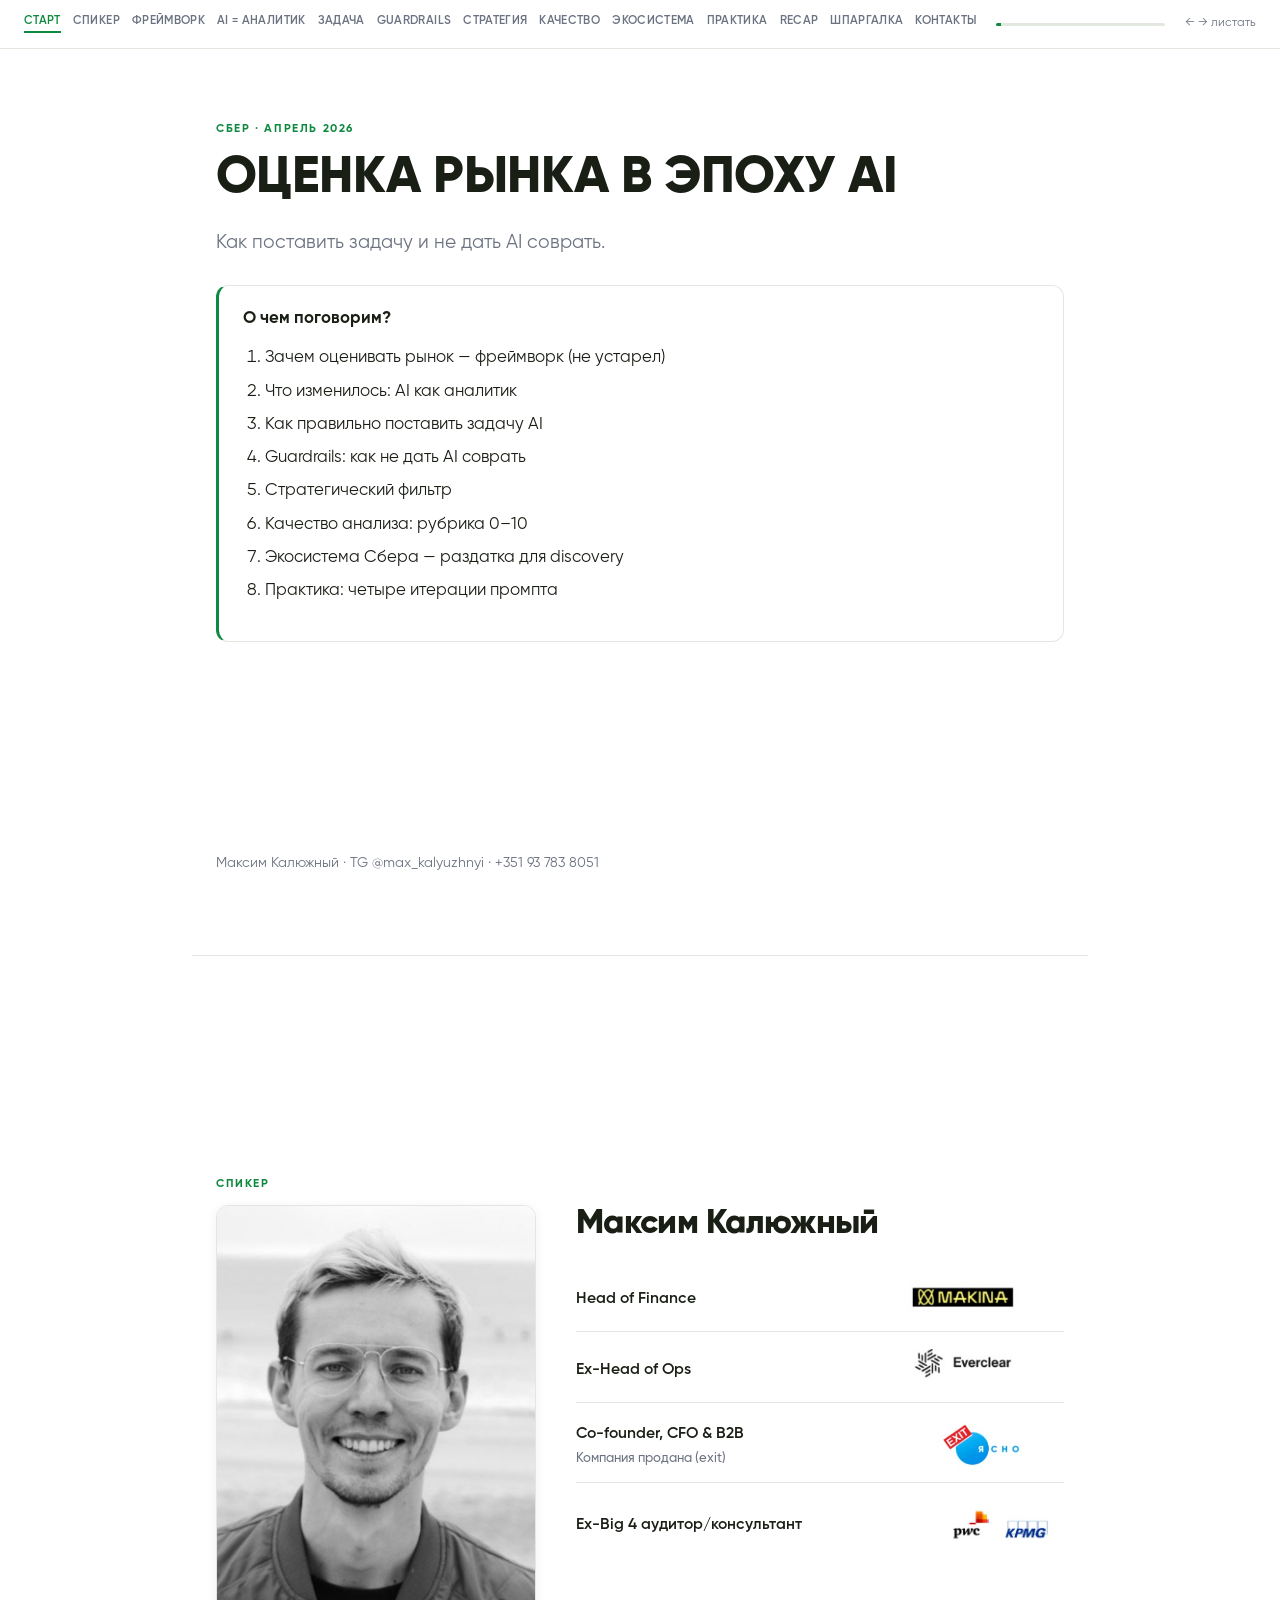
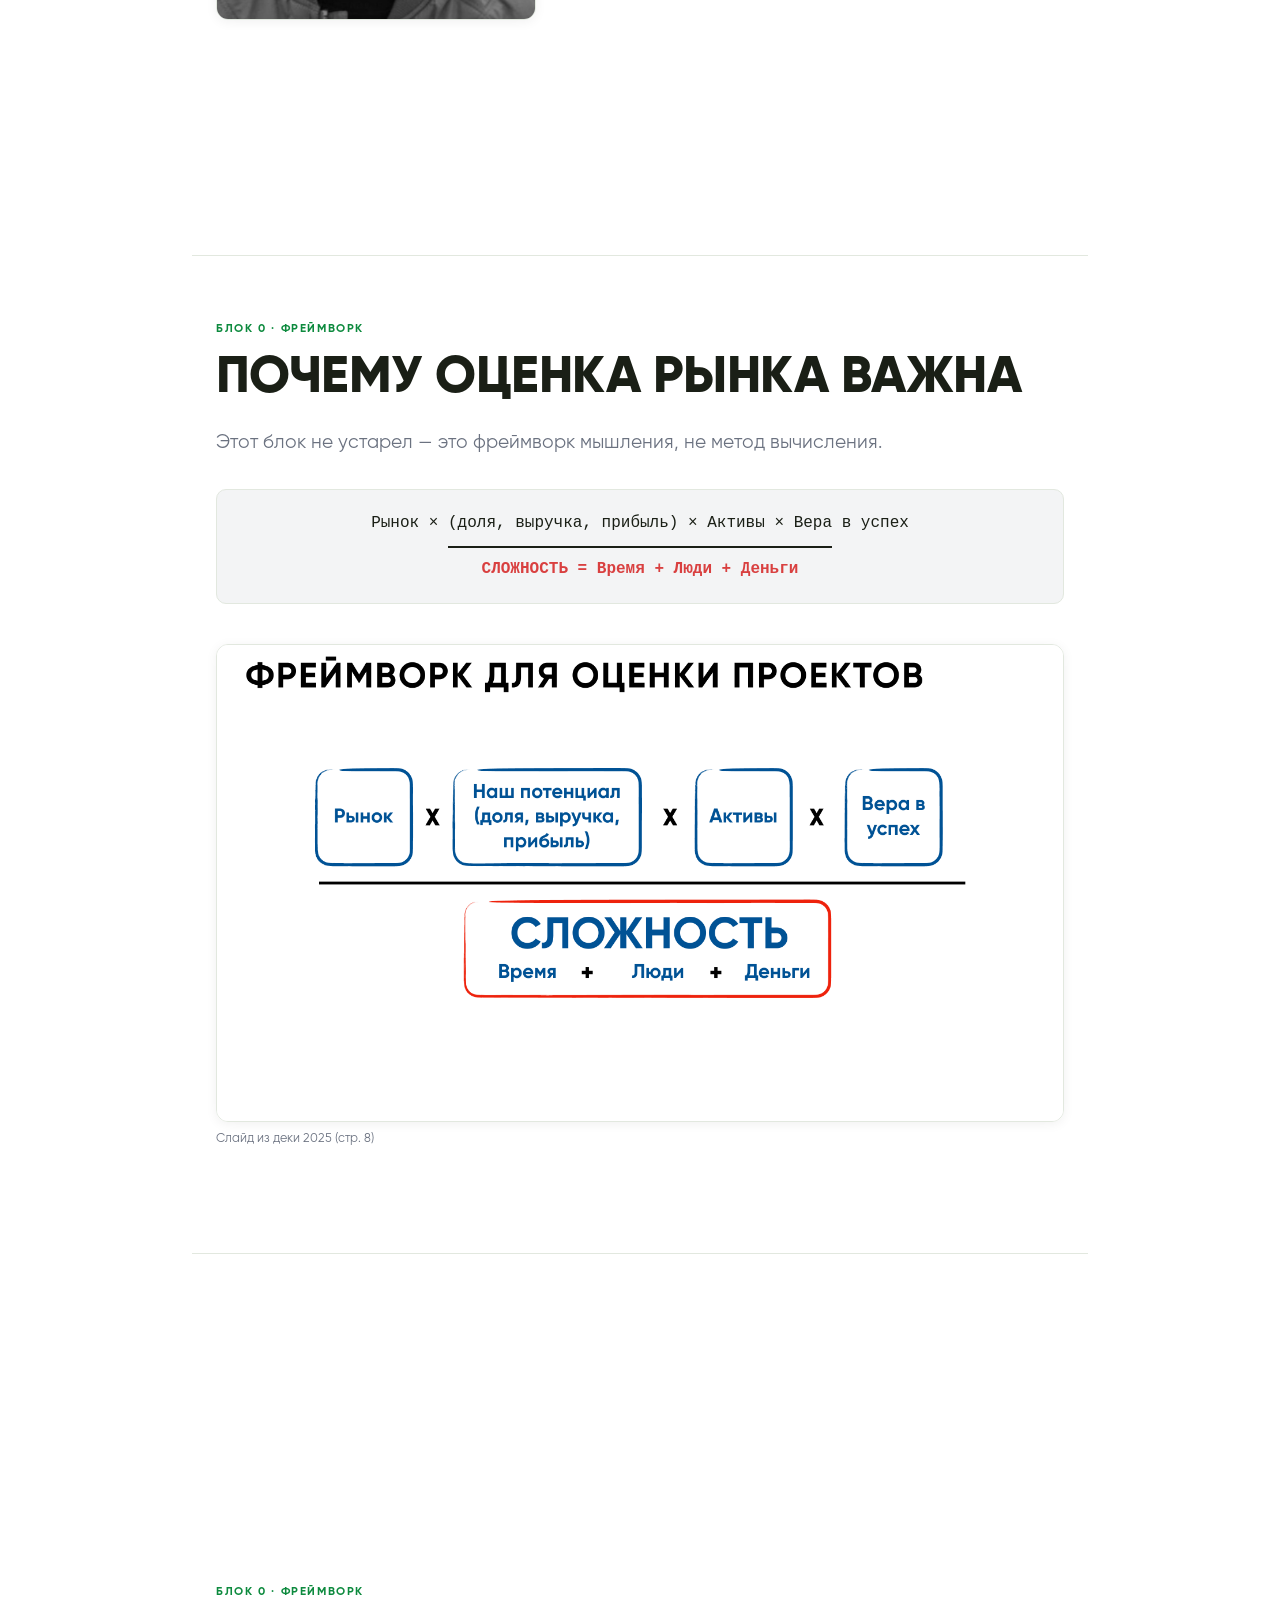
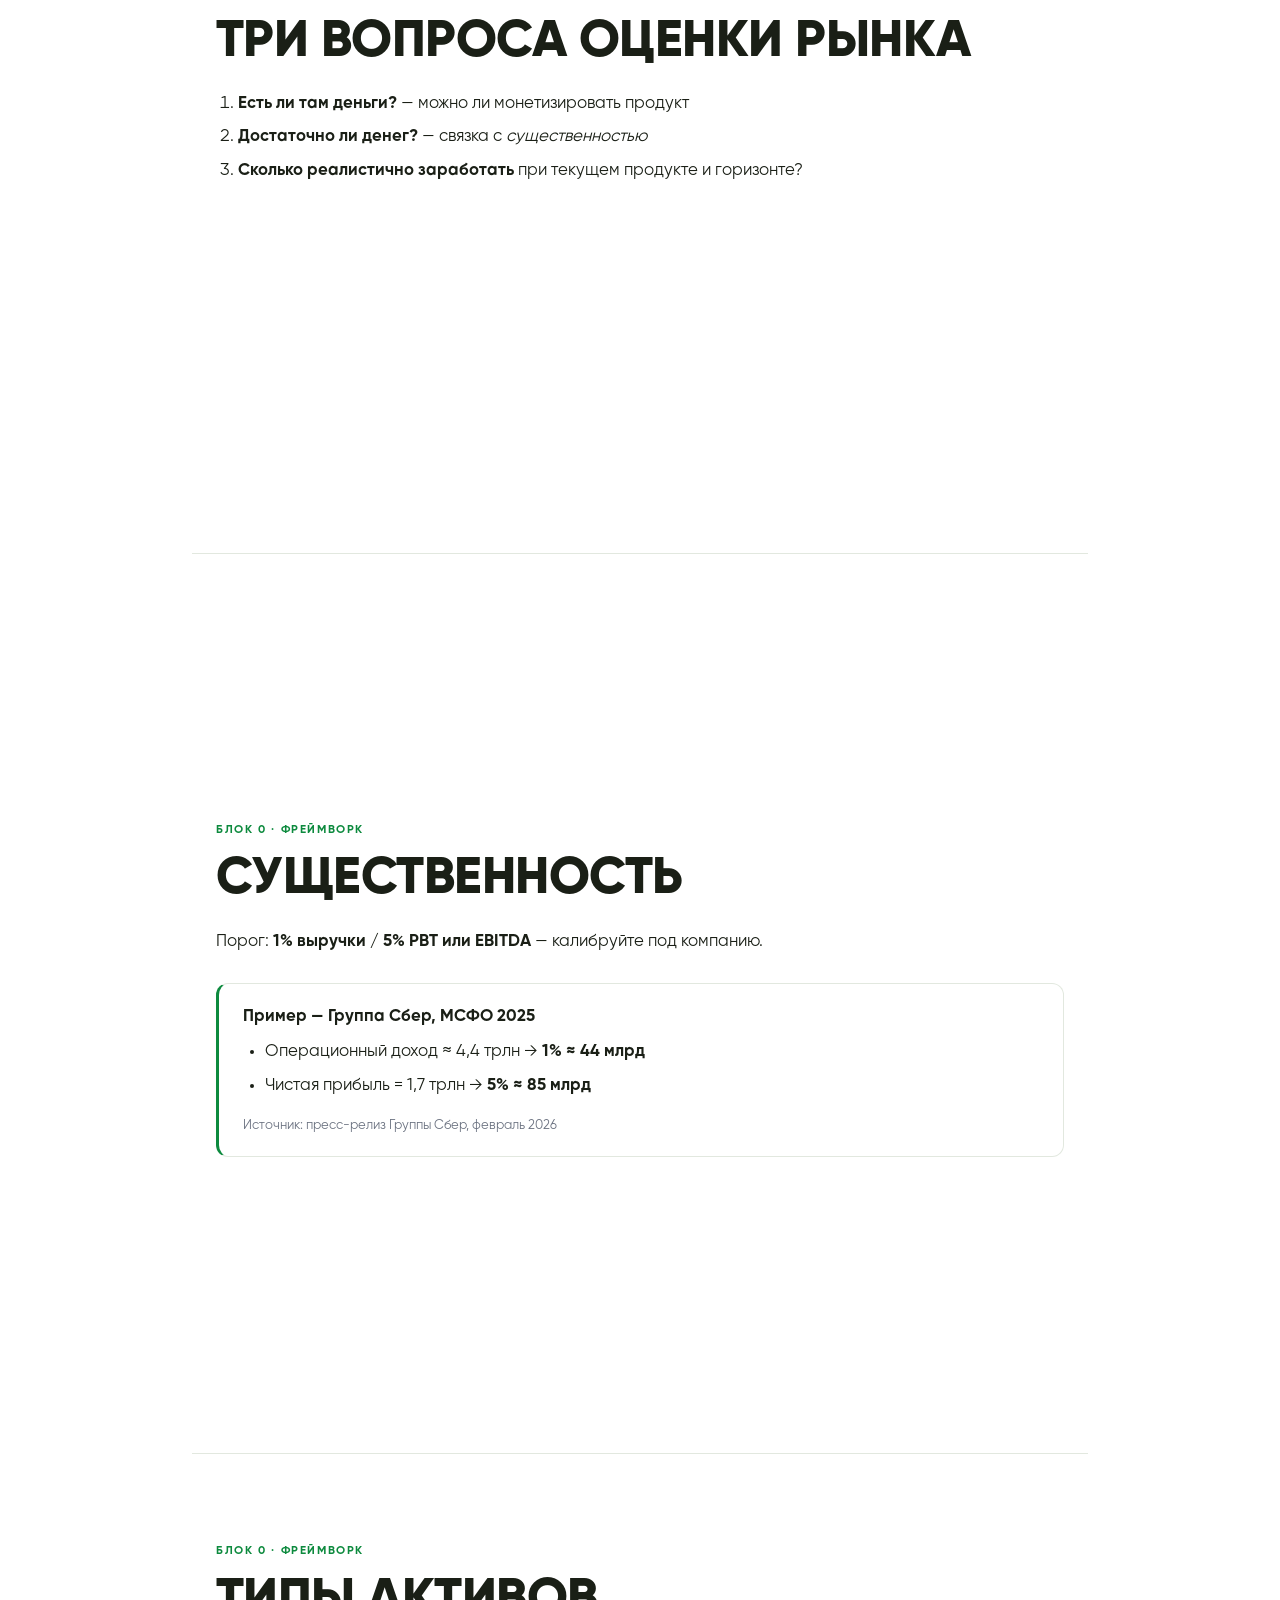
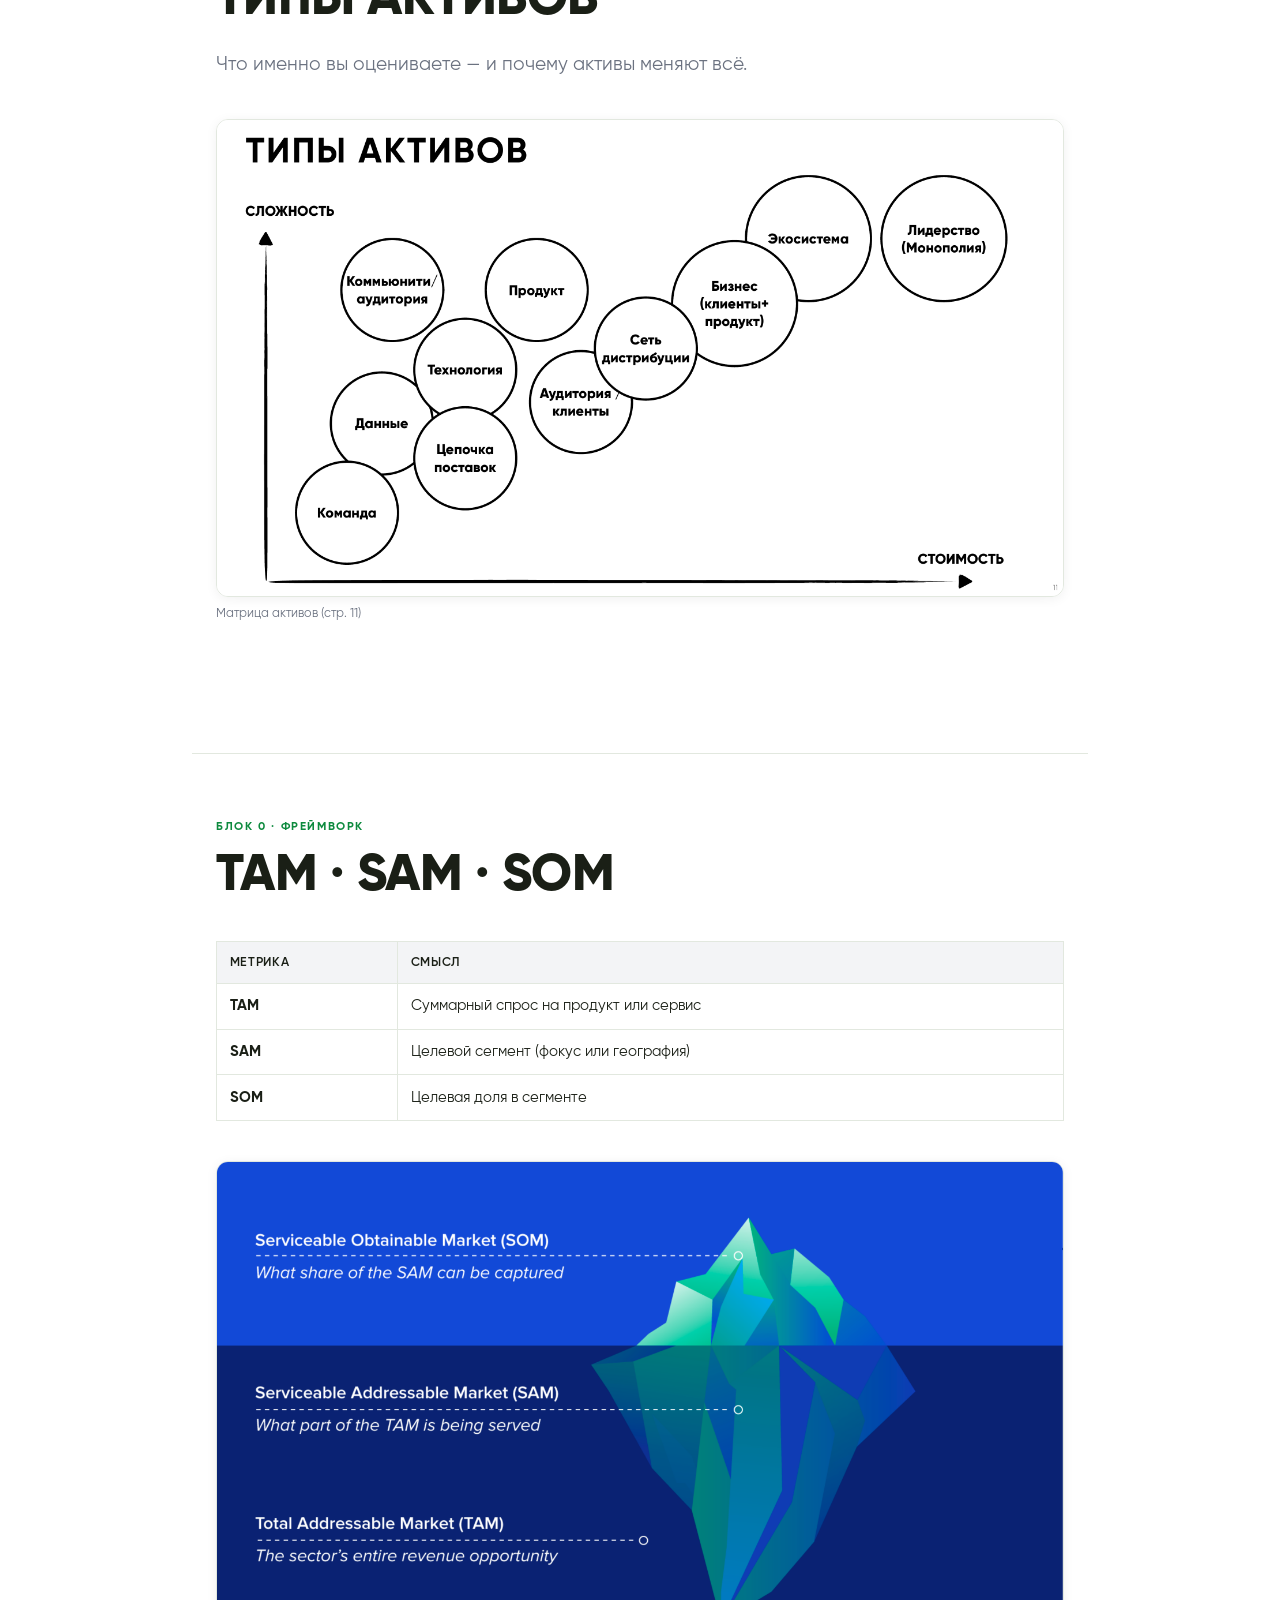
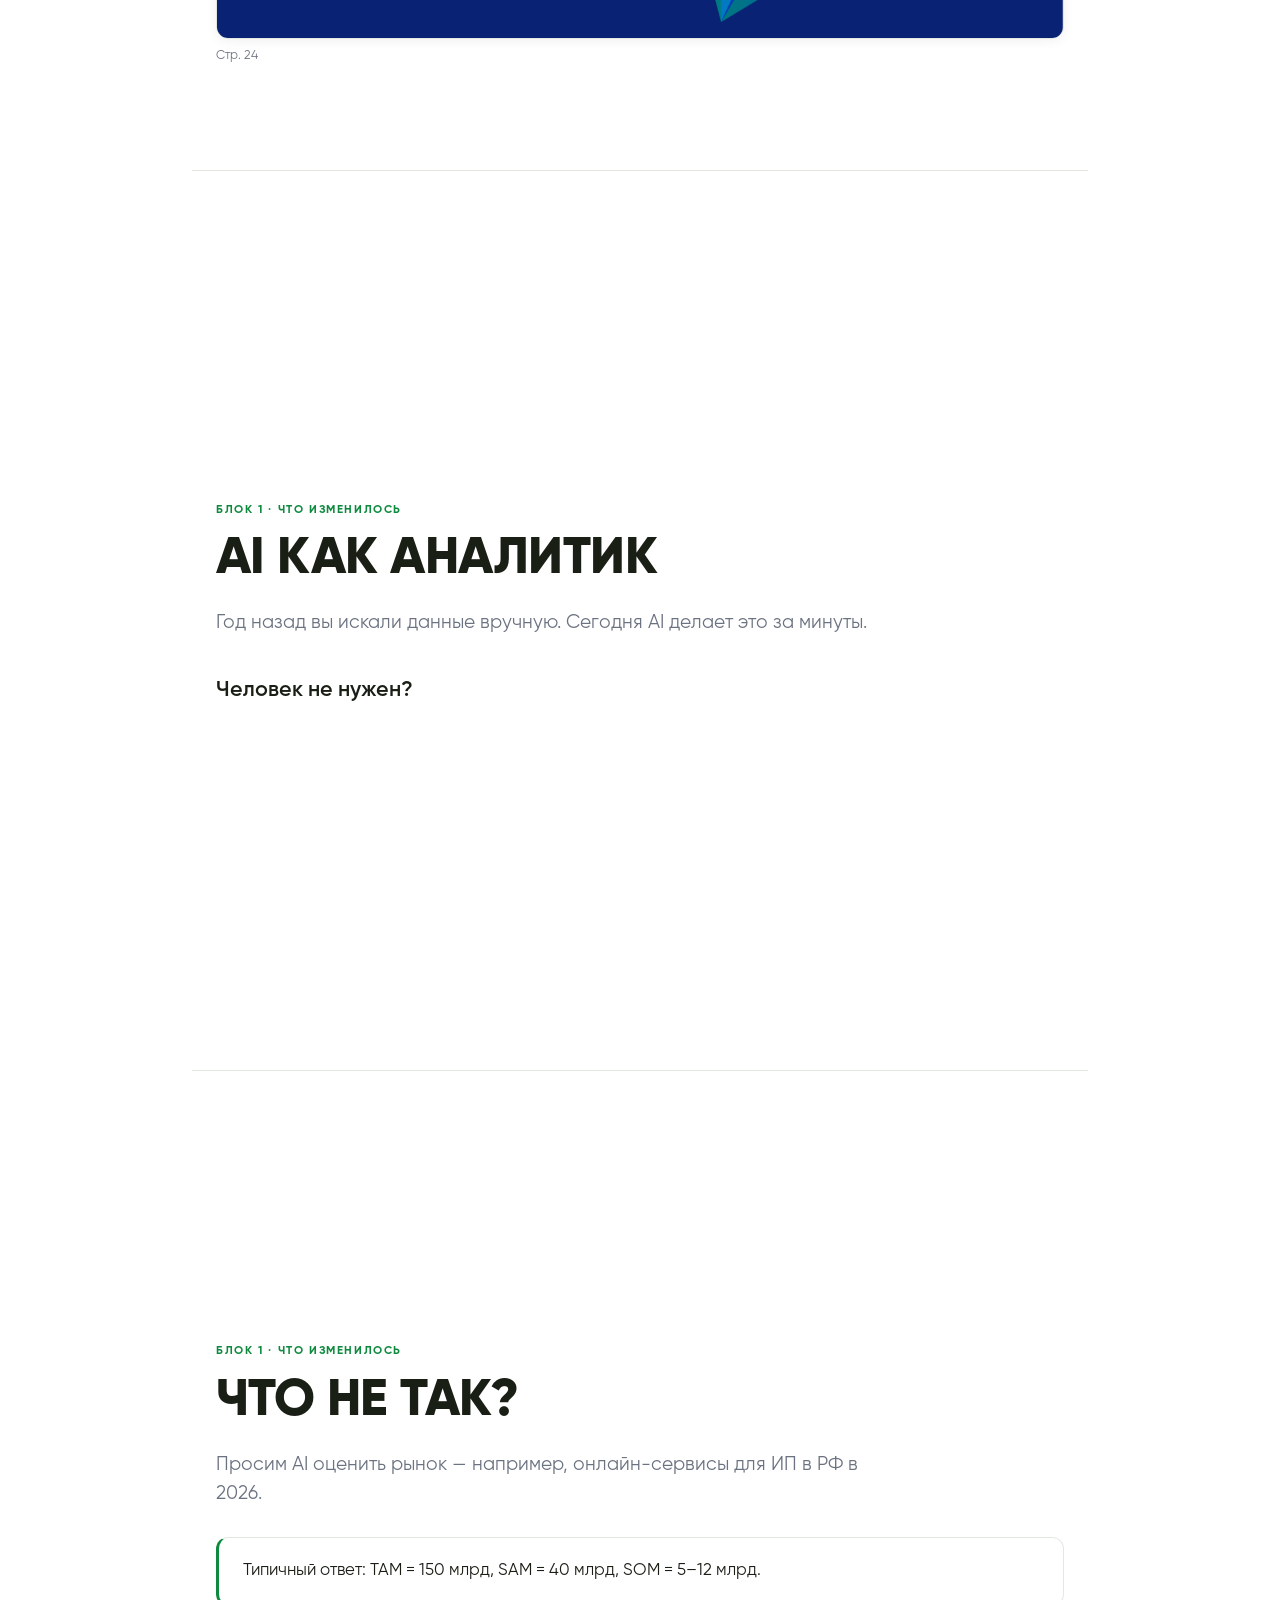
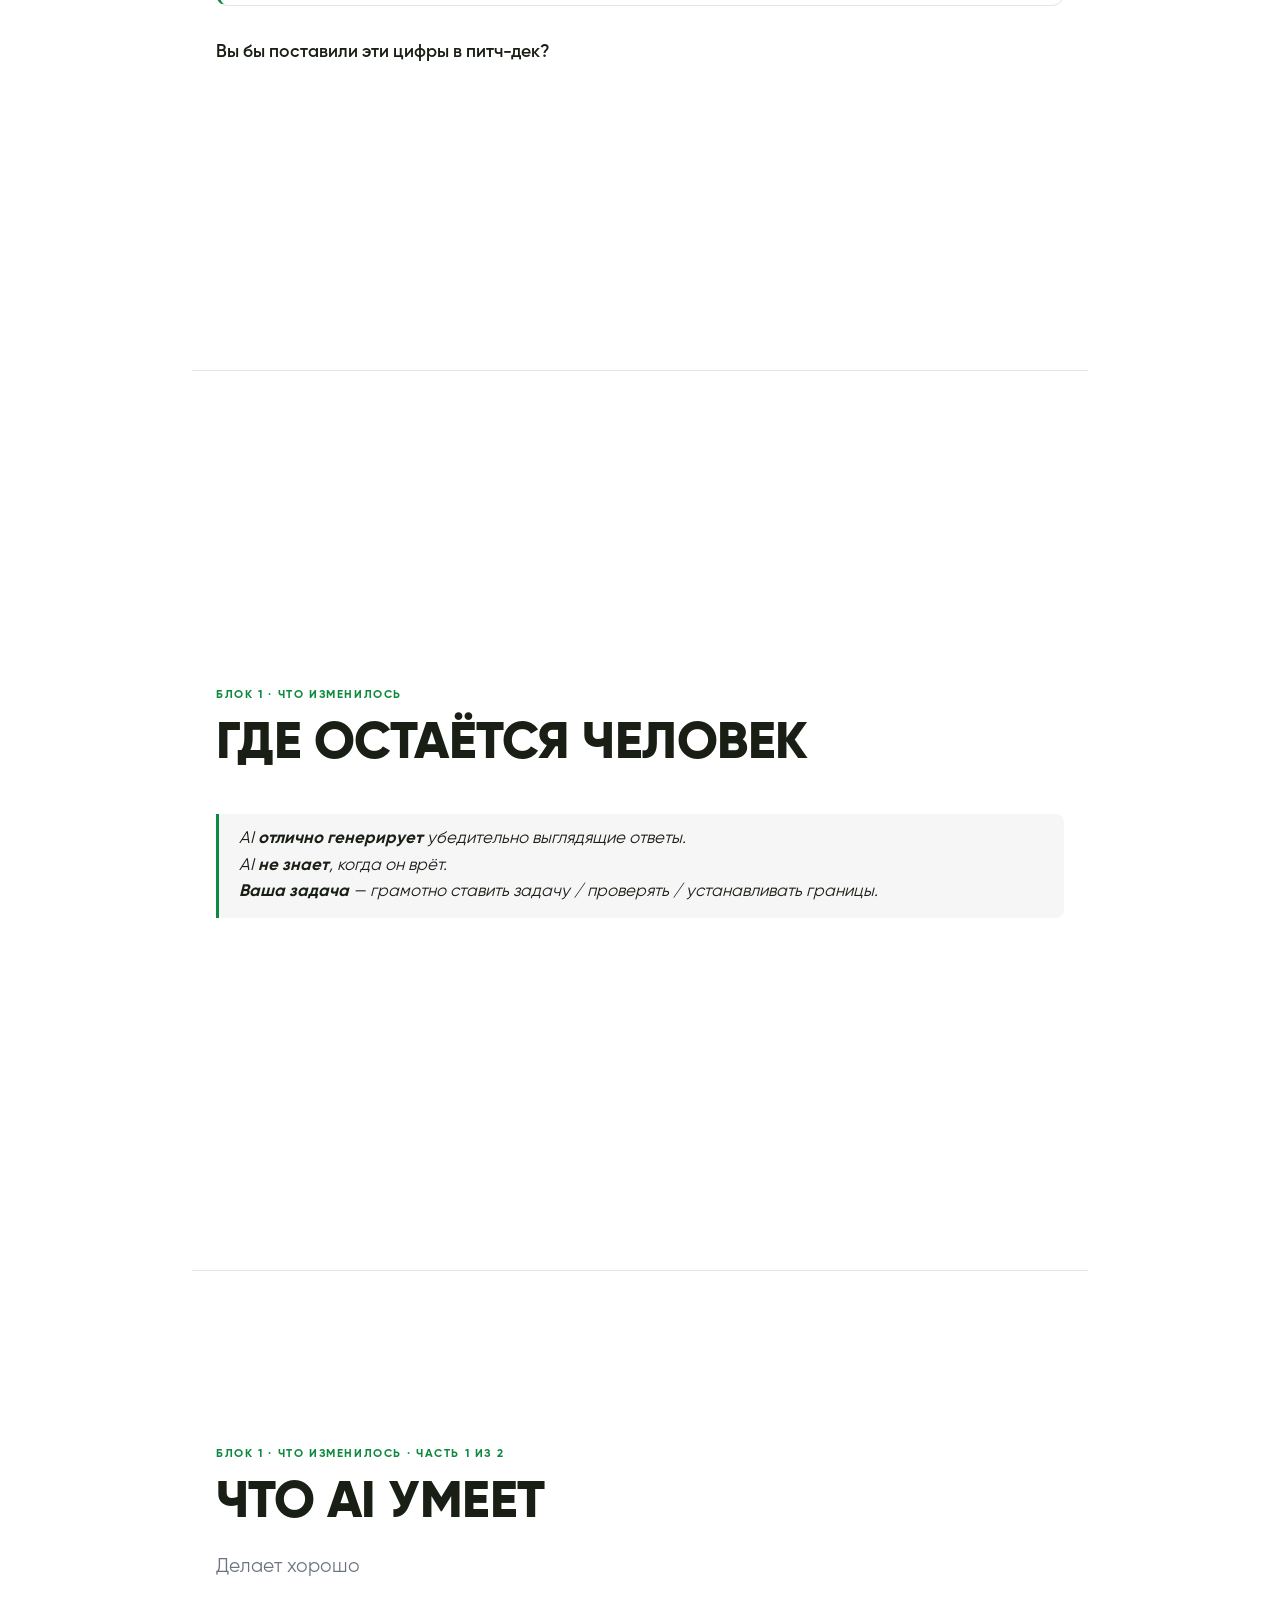
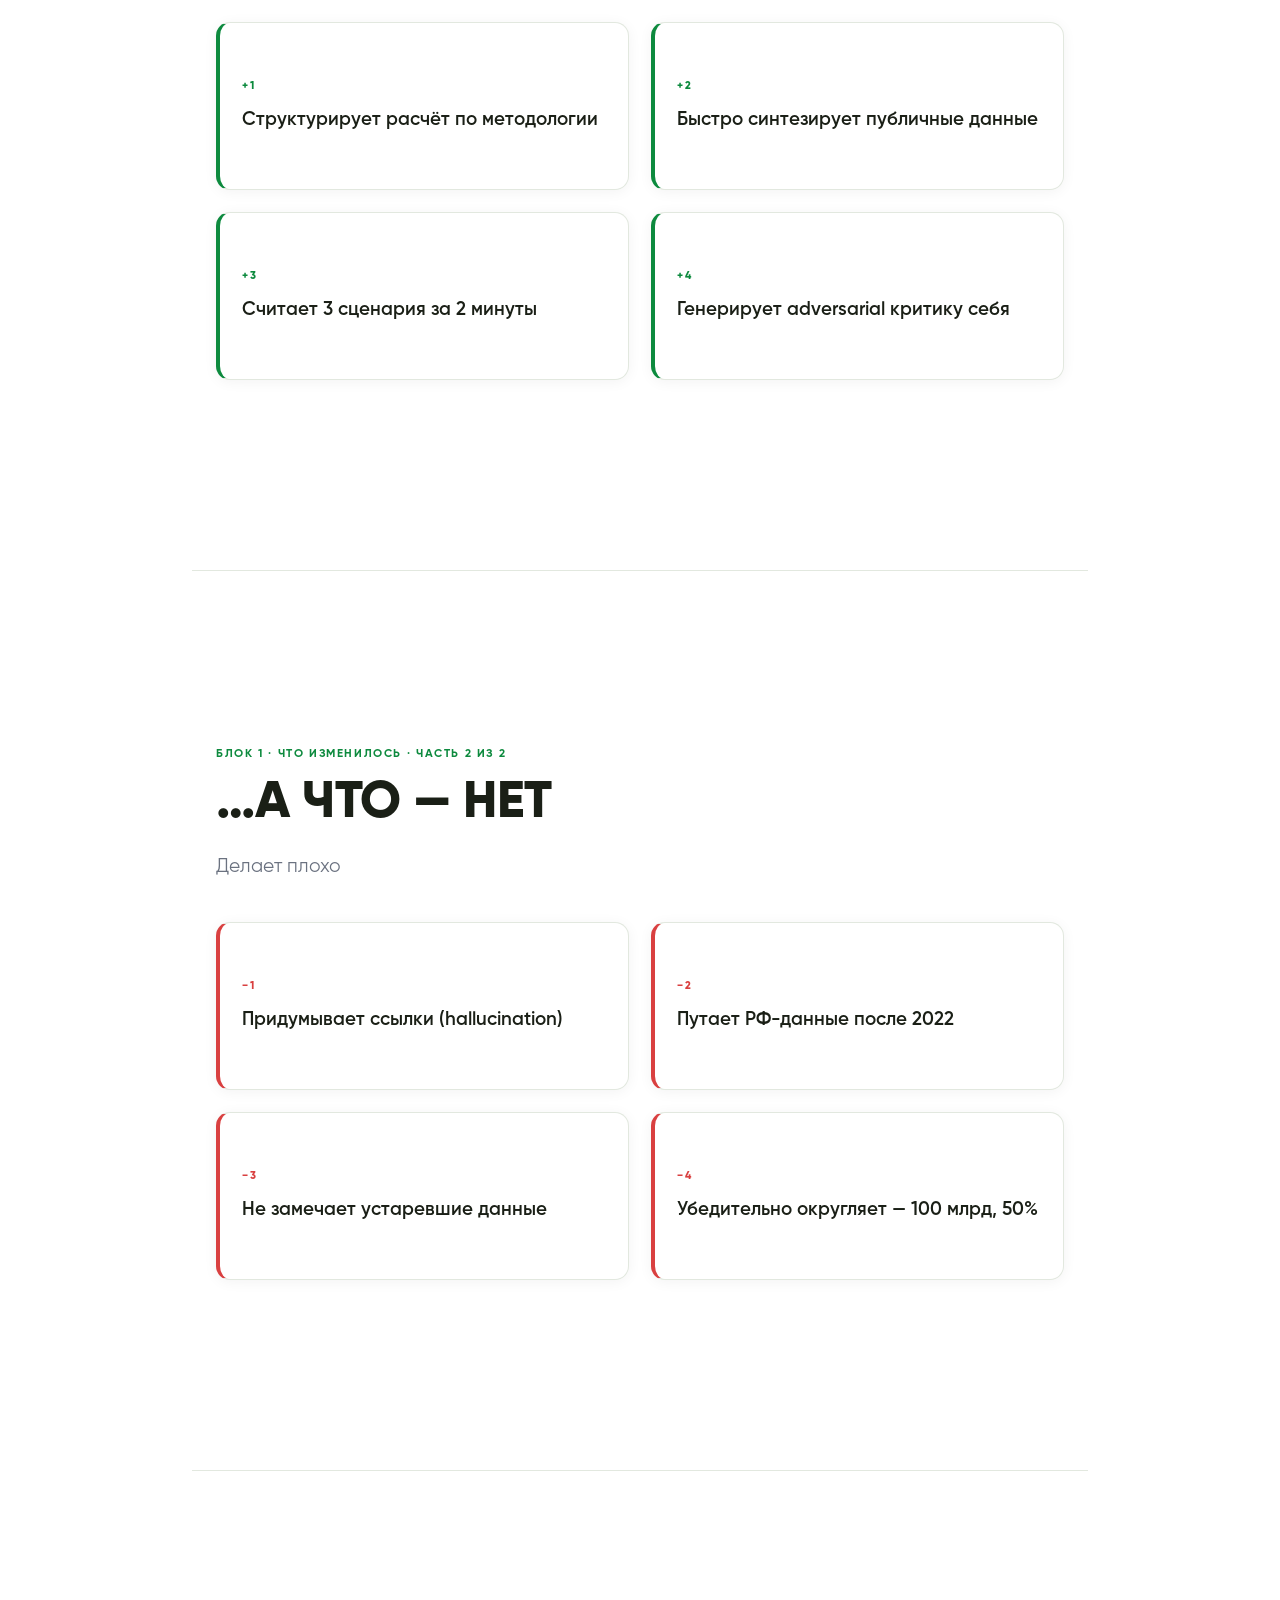
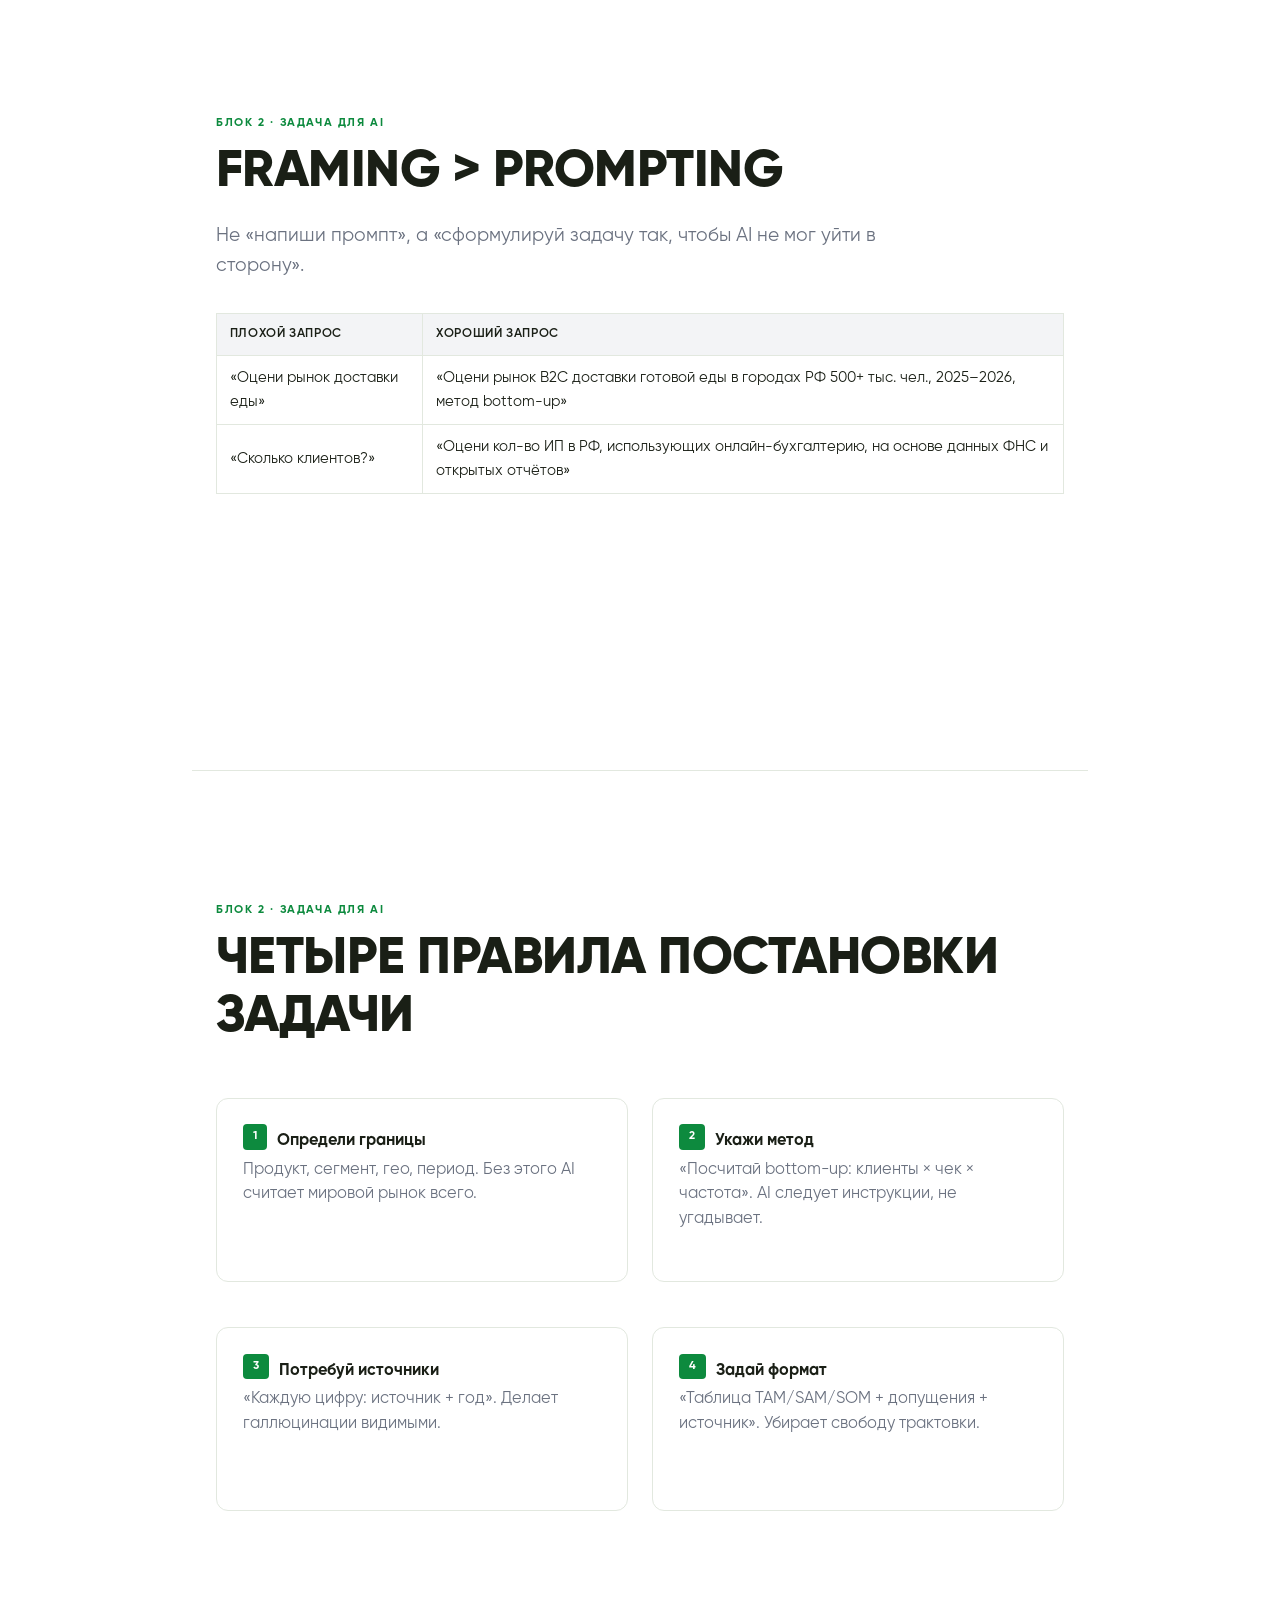
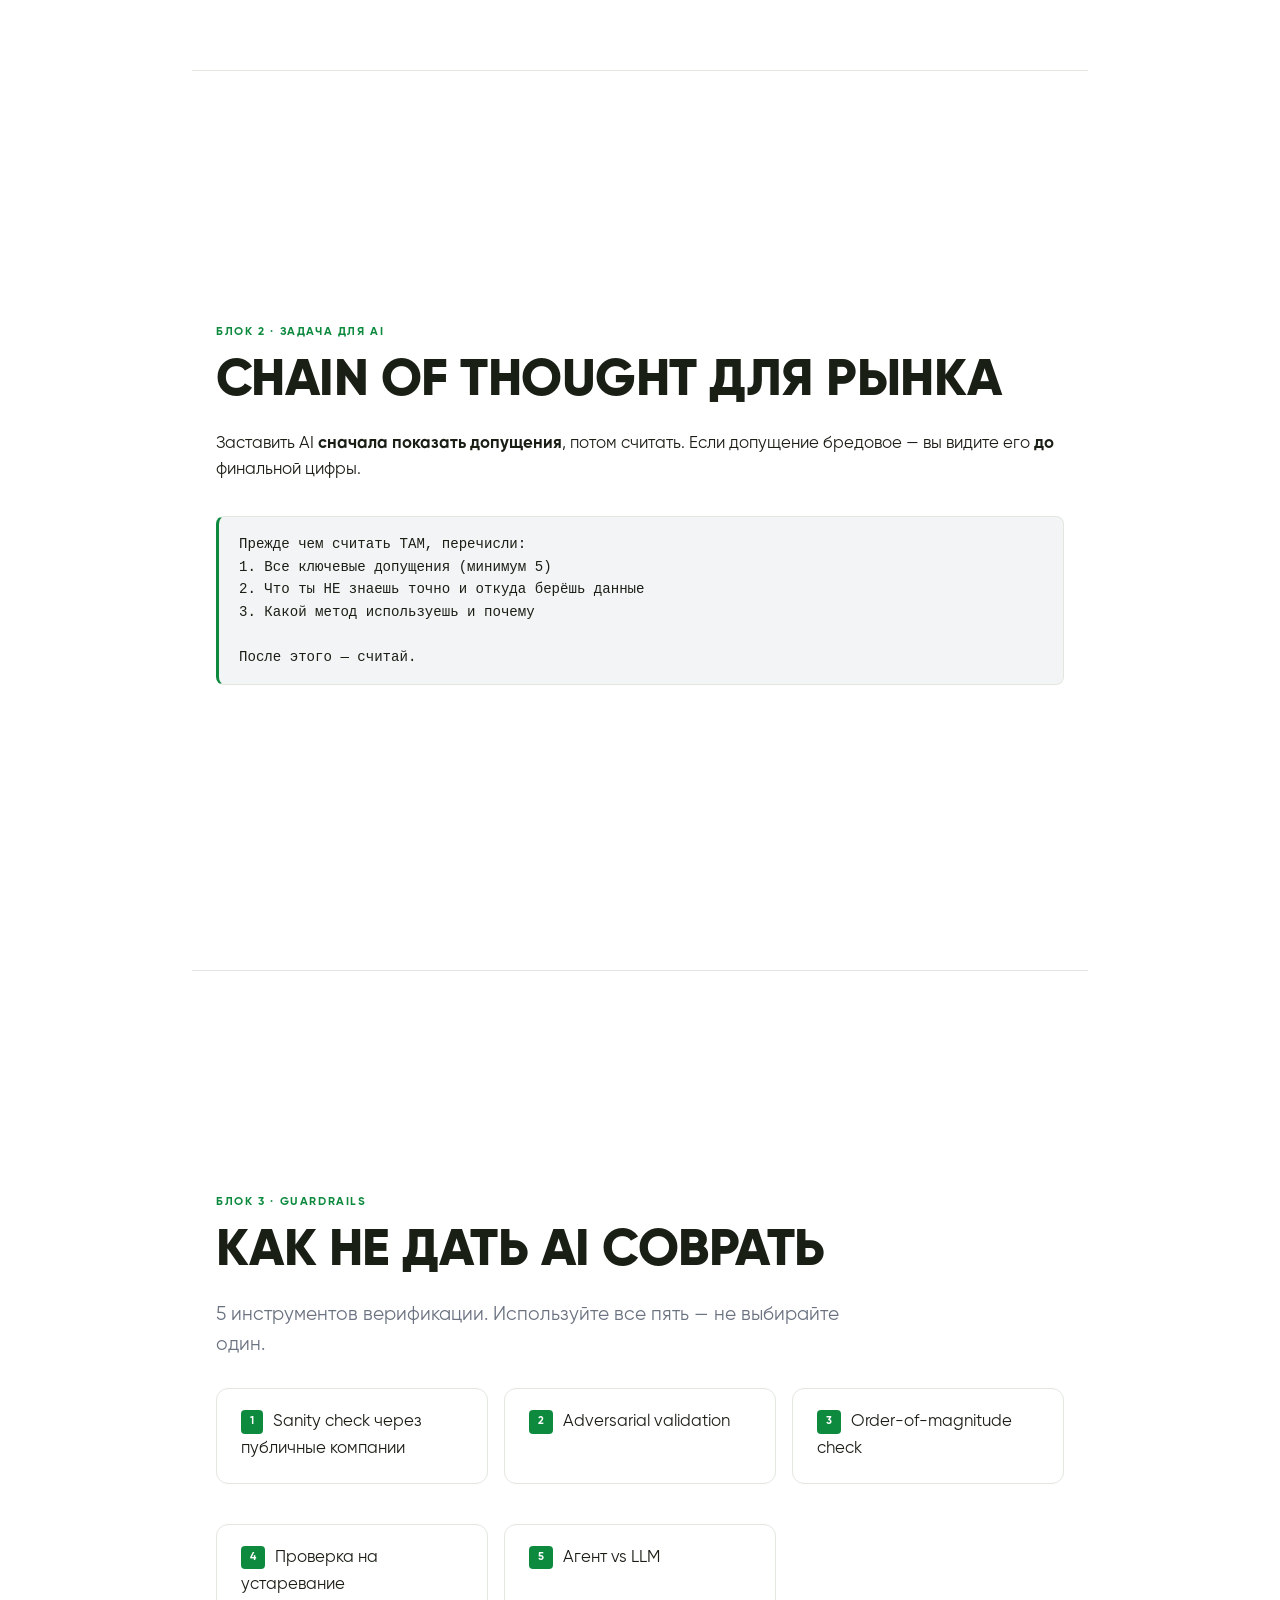
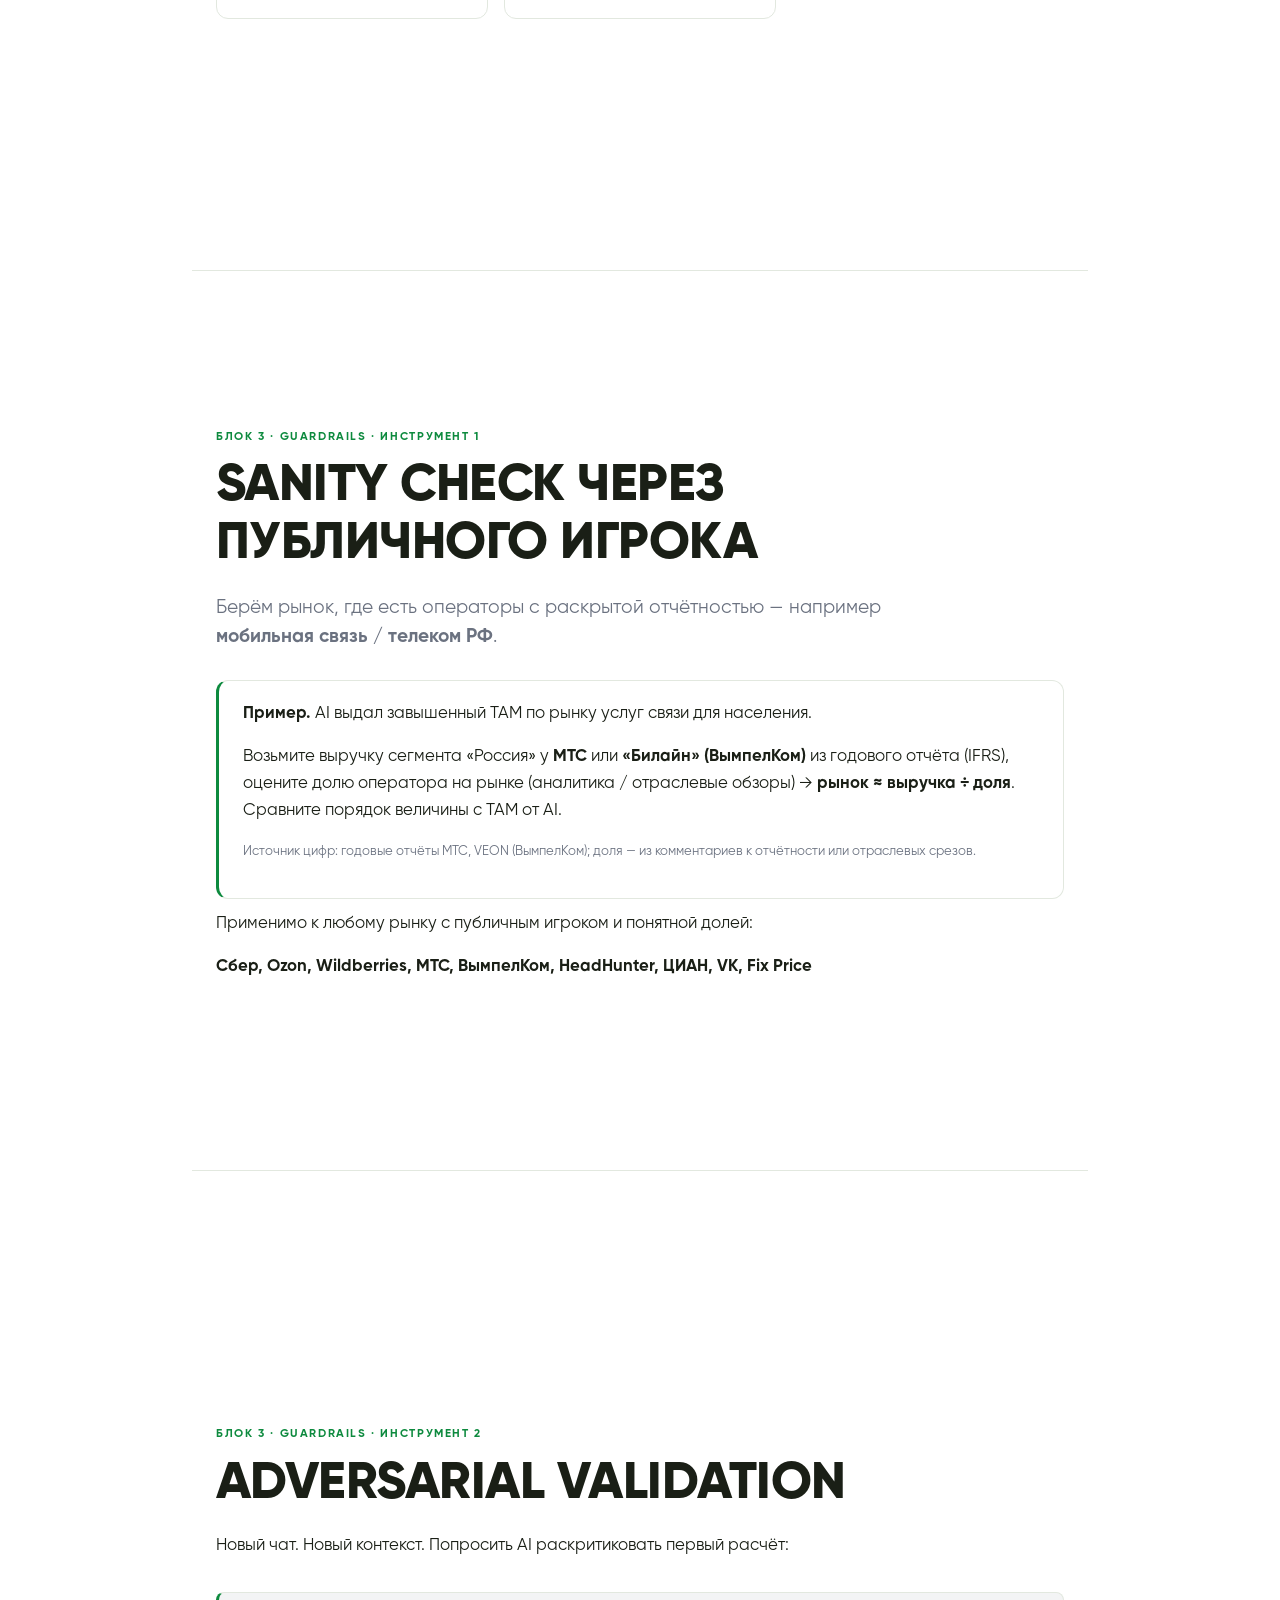
==== talks/sber-market-ai-2026/index.html @ c1d56402 "Deck: drop slide-17 image (Yandex overlap), fix flag-grid--two layout, white slide bg in print PDF M" ====
<!DOCTYPE html>
<!-- data-client: sber | vtb | skolkovo | default -->
<html lang="ru" data-client="sber">
<head>
  <meta charset="utf-8" />
  <meta name="viewport" content="width=device-width, initial-scale=1" />
  <title>Оценка рынка в эпоху AI — Сбер 2026</title>
  <link rel="stylesheet" href="../../brand.css" />
  <style>
    * { box-sizing: border-box; }
    html { scroll-behavior: smooth; }

    body {
      margin: 0;
      font-family: var(--brand-font);
      font-size: 1.05rem;
      line-height: 1.6;
      color: var(--brand-text);
      background: var(--brand-bg);
    }

    /* ─── Toolbar ─── */
    .toolbar {
      position: fixed;
      top: 0; left: 0; right: 0;
      z-index: 100;
      display: flex;
      align-items: center;
      gap: 1.25rem;
      padding: 0.65rem 1.5rem;
      background: rgba(255,255,255,0.92);
      backdrop-filter: blur(10px);
      border-bottom: 1px solid var(--brand-border);
      font-size: 0.82rem;
    }

    .toolbar-nav {
      display: flex;
      gap: 0.75rem;
      list-style: none;
      margin: 0; padding: 0;
    }

    .toolbar-nav a {
      color: var(--brand-muted);
      text-decoration: none;
      font-weight: 600;
      letter-spacing: 0.03em;
      text-transform: uppercase;
      font-size: 0.73rem;
      padding: 0.2rem 0;
      border-bottom: 2px solid transparent;
      transition: color 0.15s, border-color 0.15s;
    }

    .toolbar-nav a:hover,
    .toolbar-nav a.active {
      color: var(--brand-accent);
      border-bottom-color: var(--brand-accent);
    }

    .progress {
      flex: 1;
      height: 3px;
      background: var(--brand-border);
      border-radius: 2px;
      overflow: hidden;
    }

    .progress-bar {
      height: 100%;
      width: 0%;
      background: linear-gradient(90deg, var(--brand-accent), var(--brand-success));
      transition: width 0.2s ease;
    }

    .toolbar-hint {
      font-size: 0.75rem;
      color: var(--brand-muted);
      white-space: nowrap;
    }

    /* ─── Sections ─── */
    main { padding-top: 3.5rem; }

    section {
      min-height: 100vh;
      padding: 4rem 1.5rem 5rem;
      display: flex;
      flex-direction: column;
      justify-content: center;
      max-width: 56rem;
      margin: 0 auto;
      border-bottom: 1px solid var(--brand-border);
    }

    section:last-of-type { border-bottom: none; }

    /* ─── Typography ─── */
    .eyebrow {
      font-size: 0.72rem;
      font-weight: 700;
      letter-spacing: 0.14em;
      text-transform: uppercase;
      color: var(--brand-accent);
      margin-bottom: 0.75rem;
    }

    h1 {
      font-size: clamp(2rem, 4.5vw, 3.25rem);
      font-weight: 800;
      text-transform: uppercase;
      letter-spacing: -0.01em;
      line-height: 1.1;
      margin: 0 0 1.25rem;
      color: var(--brand-text);
    }

    h2 {
      font-size: 1.3rem;
      font-weight: 700;
      text-transform: uppercase;
      letter-spacing: 0.03em;
      margin: 2.5rem 0 0.75rem;
      color: var(--brand-text);
    }

    h3 {
      font-size: 1.05rem;
      font-weight: 600;
      margin: 1.5rem 0 0.5rem;
      color: var(--brand-text);
    }

    p { margin: 0 0 1rem; }

    .lead {
      font-size: 1.2rem;
      color: var(--brand-muted);
      max-width: 42rem;
      line-height: 1.55;
    }

    ul, ol {
      margin: 0 0 1rem;
      padding-left: 1.35rem;
    }

    li { margin-bottom: 0.4rem; }

    code {
      font-family: var(--brand-mono);
      font-size: 0.88em;
      background: rgba(26,39,68,0.07);
      border-radius: 4px;
      padding: 0.1em 0.35em;
    }

    pre {
      font-family: var(--brand-mono);
      font-size: 0.88rem;
      background: rgba(26,39,68,0.05);
      border: 1px solid var(--brand-border);
      border-left: 3px solid var(--brand-accent);
      border-radius: 8px;
      padding: 1rem 1.25rem;
      overflow-x: auto;
      margin: 1rem 0;
      white-space: pre-wrap;
    }

    /* ─── Cards ─── */
    .card {
      background: #fff;
      border: 1px solid var(--brand-border);
      border-radius: 12px;
      padding: 1.25rem 1.5rem;
      margin: 0.75rem 0;
    }

    .card-danger { border-left: 3px solid var(--brand-danger); }
    .card-success { border-left: 3px solid var(--brand-success); }
    .card-accent  { border-left: 3px solid var(--brand-accent); }

    .grid2 {
      display: grid;
      gap: 1rem;
      grid-template-columns: repeat(auto-fit, minmax(260px, 1fr));
    }

    /* Four rules: fixed 2×2, larger “cubes” */
    .four-rules-grid {
      display: grid;
      grid-template-columns: repeat(2, 1fr);
      gap: 1.35rem 1.5rem;
      margin-top: 1.25rem;
      width: 100%;
    }

    .four-rules-grid .card {
      padding: 1.6rem 1.65rem;
      min-height: 11.5rem;
      font-size: 1.02rem;
      line-height: 1.5;
    }

    .four-rules-grid .card .tag {
      font-size: 0.72rem;
      padding: 0.25rem 0.6rem;
      margin-bottom: 0.5rem;
    }

    @media (max-width: 640px) {
      .four-rules-grid {
        grid-template-columns: 1fr;
      }

      .four-rules-grid .card {
        min-height: auto;
      }
    }

    /* ─── Tag / badge ─── */
    .tag {
      display: inline-block;
      font-size: 0.68rem;
      font-weight: 700;
      letter-spacing: 0.06em;
      text-transform: uppercase;
      padding: 0.2rem 0.55rem;
      border-radius: 4px;
      margin-right: 0.35rem;
      vertical-align: middle;
    }

    .tag-accent  { background: var(--brand-accent);  color: #fff; }
    .tag-danger  { background: var(--brand-danger);  color: #fff; }
    .tag-success { background: var(--brand-success); color: #fff; }
    .tag-muted   { background: var(--brand-border);  color: var(--brand-muted); }

    /* ─── Formula block ─── */
    .formula {
      font-family: var(--brand-mono);
      font-size: 1rem;
      background: rgba(26,39,68,0.05);
      border: 1px solid var(--brand-border);
      border-radius: 10px;
      padding: 1.25rem 1.5rem;
      text-align: center;
      margin: 1rem 0;
      line-height: 1.7;
    }

    .formula .numerator   { display: block; }
    .formula .divider     { display: block; height: 2px; background: var(--brand-text); margin: 0.5rem auto; max-width: 24rem; }
    .formula .denominator { display: block; color: var(--brand-danger); font-weight: 600; }

    /* ─── Tables ─── */
    table {
      width: 100%;
      border-collapse: collapse;
      font-size: 0.93rem;
      margin: 1rem 0;
    }

    th, td {
      border: 1px solid var(--brand-border);
      padding: 0.65rem 0.8rem;
      text-align: left;
    }

    th {
      background: #f3f4f6;
      font-weight: 600;
      text-transform: uppercase;
      font-size: 0.78rem;
      letter-spacing: 0.05em;
    }

    /* ─── Slide figures ─── */
    .slide-figure {
      margin: 1.5rem 0;
    }

    .slide-figure img {
      width: 100%;
      max-width: 56rem;
      height: auto;
      border-radius: 12px;
      border: 1px solid var(--brand-border);
      display: block;
      box-shadow: 0 2px 12px rgba(0,0,0,0.06);
    }

    .slide-figure figcaption {
      font-size: 0.78rem;
      color: var(--brand-muted);
      margin-top: 0.45rem;
    }

    /* ─── Practice iterations: two-column layout ─── */
    .iter-grid {
      display: grid;
      grid-template-columns: minmax(0, 1fr) minmax(0, 1.15fr);
      gap: 1.5rem 2rem;
      align-items: start;
      width: 100%;
      margin-top: 1rem;
    }

    .iter-grid .iter-stage h2 {
      margin-top: 0;
      font-size: 1.05rem;
    }

    .iter-grid .iter-stage ul {
      margin: 0.5rem 0 0;
    }

    .iter-grid pre {
      margin: 0;
      font-size: 0.82rem;
    }

    @media (max-width: 800px) {
      .iter-grid {
        grid-template-columns: 1fr;
      }
    }

    /* ─── Checklist ─── */
    .checklist {
      list-style: none;
      padding: 0;
      margin: 0.5rem 0 1rem;
    }

    .checklist li {
      display: flex;
      align-items: flex-start;
      gap: 0.65rem;
      margin-bottom: 0.6rem;
      font-size: 0.95rem;
    }

    .checklist li::before {
      content: "□";
      font-size: 1.1rem;
      color: var(--brand-danger);
      flex-shrink: 0;
      line-height: 1.3;
    }

    /* ─── Blockquote ─── */
    blockquote {
      border-left: 3px solid var(--brand-accent);
      margin: 1.25rem 0;
      padding: 0.75rem 1.25rem;
      background: rgba(26,39,68,0.04);
      border-radius: 0 8px 8px 0;
      font-style: italic;
      color: var(--brand-text);
    }

    /* ─── Footer ─── */
    .footer-strip {
      margin-top: auto;
      padding-top: 2rem;
      font-size: 0.88rem;
      color: var(--brand-muted);
    }

    /* ─── Speaker bio (photo + logos from source; typography native) ─── */
    section#bio h1.bio-name {
      text-transform: none;
      font-size: clamp(1.65rem, 3.2vw, 2.15rem);
      font-weight: 800;
      letter-spacing: -0.02em;
      margin: 0 0 0.35rem;
    }

    .bio-name-ru {
      color: var(--brand-muted);
      font-size: 1rem;
      font-weight: 500;
      margin: 0 0 1.5rem;
    }

    .bio-grid {
      display: grid;
      grid-template-columns: minmax(200px, 320px) 1fr;
      gap: 2rem 2.5rem;
      align-items: start;
      width: 100%;
    }

    @media (max-width: 720px) {
      .bio-grid { grid-template-columns: 1fr; }
    }

    /* Keep portrait aspect ratio — grid/flex can otherwise stretch the img */
    .bio-photo-wrap {
      align-self: start;
      justify-self: start;
      width: 100%;
      max-width: 320px;
      line-height: 0;
    }

    .bio-photo {
      display: block;
      width: 100%;
      height: auto;
      max-width: 320px;
      aspect-ratio: 789 / 1024;
      object-fit: contain;
      object-position: top center;
      border-radius: 12px;
      border: 1px solid var(--brand-border);
      box-shadow: 0 2px 12px rgba(0,0,0,0.06);
    }

    .bio-list {
      list-style: none;
      padding: 0;
      margin: 0;
    }

    .bio-row {
      display: flex;
      align-items: center;
      justify-content: space-between;
      gap: 1rem 1.5rem;
      flex-wrap: wrap;
      padding: 0.7rem 0;
      border-bottom: 1px solid var(--brand-border);
    }

    .bio-row:last-child { border-bottom: none; }

    .bio-role {
      font-weight: 600;
      font-size: 0.98rem;
      color: var(--brand-text);
      flex: 1 1 12rem;
      line-height: 1.45;
    }

    .bio-role-note {
      display: block;
      font-size: 0.82rem;
      font-weight: 500;
      color: var(--brand-muted);
      margin-top: 0.2rem;
    }

    .bio-logo {
      height: clamp(1.85rem, 3.5vw, 2.6rem);
      width: auto;
      max-width: min(280px, 48vw);
      object-fit: contain;
      object-position: right center;
      flex-shrink: 0;
    }

    .bio-logo--tall {
      height: clamp(2.25rem, 4vw, 3.1rem);
    }

    /* ─── Red flags: large tile cards (multi-slide) ─── */
    .flag-grid {
      display: grid;
      grid-template-columns: repeat(auto-fit, minmax(260px, 1fr));
      gap: 1.35rem;
      margin-top: 1.5rem;
      width: 100%;
    }

    @media (min-width: 900px) {
      .flag-grid { grid-template-columns: repeat(3, 1fr); }
      .flag-grid--two { grid-template-columns: repeat(2, minmax(0, 1fr)); }
    }

    @media (max-width: 899px) {
      .flag-grid--two { grid-template-columns: 1fr; }
    }

    /* Two tiles in one row: equal width/height, aligned tops (no uneven gray gaps in PDF) */
    .flag-grid--two {
      align-items: stretch;
      justify-items: stretch;
    }

    .flag-grid--two .flag-tile {
      justify-content: flex-start;
      min-height: 10.5rem;
      height: auto;
      align-self: stretch;
    }

    /* 2×2 grid for four tiles */
    .flag-grid--quad {
      grid-template-columns: repeat(2, 1fr);
    }

    @media (max-width: 520px) {
      .flag-grid--quad { grid-template-columns: 1fr; }
    }

    .flag-tile {
      background: #fff;
      border: 1px solid var(--brand-border);
      border-radius: 14px;
      padding: 1.5rem 1.4rem;
      min-height: 10.5rem;
      display: flex;
      flex-direction: column;
      justify-content: center;
      border-left: 4px solid var(--brand-danger);
      box-shadow: 0 2px 14px rgba(0,0,0,0.05);
    }

    .flag-tile-num {
      font-size: 0.68rem;
      font-weight: 800;
      letter-spacing: 0.14em;
      text-transform: uppercase;
      color: var(--brand-danger);
      margin-bottom: 0.65rem;
    }

    .flag-tile p {
      margin: 0;
      font-size: clamp(1.02rem, 1.9vw, 1.18rem);
      line-height: 1.45;
      font-weight: 600;
      color: var(--brand-text);
    }

    .flag-tile .flag-arrow {
      color: var(--brand-muted);
      font-weight: 600;
    }

    .flag-footer-note {
      margin-top: 2rem;
      font-size: 0.95rem;
      color: var(--brand-muted);
      line-height: 1.5;
      max-width: 40rem;
    }

    /* Green tiles (AI strengths) — same geometry as .flag-tile */
    .flag-tile--good {
      border-left-color: var(--brand-success);
    }

    .flag-tile--good .flag-tile-num {
      color: var(--brand-success);
    }

    /* Do / Don't paired rows */
    .do-pair-grid {
      display: flex;
      flex-direction: column;
      gap: 1.15rem;
      margin-top: 1.25rem;
      width: 100%;
    }

    .do-pair {
      display: grid;
      grid-template-columns: 1fr 1fr;
      gap: 1.15rem;
      align-items: stretch;
    }

    @media (max-width: 800px) {
      .do-pair { grid-template-columns: 1fr; }
    }

    .do-tile {
      background: #fff;
      border: 1px solid var(--brand-border);
      border-radius: 14px;
      padding: 1.35rem 1.3rem;
      min-height: 5.5rem;
      display: flex;
      flex-direction: column;
      justify-content: center;
      box-shadow: 0 2px 12px rgba(0,0,0,0.04);
      font-size: clamp(0.98rem, 1.7vw, 1.08rem);
      font-weight: 600;
      line-height: 1.45;
    }

    .do-tile--yes {
      border-left: 4px solid var(--brand-success);
    }

    .do-tile--no {
      border-left: 4px solid var(--brand-danger);
    }

    .do-tile-label {
      font-size: 0.65rem;
      font-weight: 800;
      letter-spacing: 0.12em;
      text-transform: uppercase;
      margin-bottom: 0.45rem;
    }

    .do-tile--yes .do-tile-label { color: var(--brand-success); }
    .do-tile--no .do-tile-label { color: var(--brand-danger); }

    /* Do-only / Don't-only columns (no pairing) */
    .do-stack {
      display: grid;
      grid-template-columns: repeat(auto-fit, minmax(240px, 1fr));
      gap: 1.1rem;
      margin-top: 1rem;
      width: 100%;
    }

    .do-stack .do-tile {
      min-height: 4.5rem;
    }

    .do-stack .do-tile--yes .do-tile-label,
    .do-stack .do-tile--no .do-tile-label {
      display: none;
    }

    /* ─── Print: one section = one 16:9 slide (PDF / «Печать в PDF») ─── */
    @media print {
      @page {
        /* 1920×1080-style slide aspect ratio */
        size: 10in 5.625in;
        margin: 0;
      }

      * {
        -webkit-print-color-adjust: exact;
        print-color-adjust: exact;
      }

      html, body {
        margin: 0;
        padding: 0;
        background: #fff !important;
      }

      .toolbar {
        display: none !important;
      }

      main {
        padding-top: 0 !important;
        max-width: none !important;
      }

      /* Exactly one printed page per <section> (each «screen» in the deck) */
      section {
        box-sizing: border-box;
        width: 10in;
        height: 5.625in;
        min-height: 5.625in;
        max-height: 5.625in;
        max-width: none !important;
        margin: 0 auto;
        padding: 0.45in 0.55in 0.5in;
        background: #fff !important;
        border: none !important;
        page-break-after: always;
        page-break-inside: avoid;
        break-after: page;
        break-inside: avoid;
        display: flex;
        flex-direction: column;
        justify-content: center;
        align-items: stretch;
        overflow: hidden;
      }

      section:last-of-type {
        page-break-after: auto;
        break-after: auto;
      }

      /* Slightly tighter type so dense slides fit one slide */
      body {
        font-size: 11pt;
      }

      h1 {
        font-size: 22pt !important;
        line-height: 1.12;
        margin-bottom: 0.35rem !important;
      }

      h2 {
        font-size: 13pt !important;
        margin: 0.75rem 0 0.35rem !important;
      }

      h3 {
        font-size: 11pt !important;
        margin: 0.5rem 0 0.25rem !important;
      }

      .eyebrow {
        font-size: 7pt !important;
        margin-bottom: 0.35rem !important;
      }

      .lead {
        font-size: 11pt !important;
        line-height: 1.35;
      }

      pre {
        font-size: 7.5pt !important;
        line-height: 1.35;
        padding: 0.35rem 0.45rem !important;
        margin: 0.35rem 0 !important;
      }

      table {
        font-size: 8pt !important;
      }

      th, td {
        padding: 0.25rem 0.35rem !important;
      }

      .card {
        padding: 0.45rem 0.55rem !important;
        margin: 0.25rem 0 !important;
      }

      .slide-figure {
        margin: 0.35rem 0 !important;
      }

      .slide-figure img {
        max-height: 2.6in !important;
        width: auto !important;
        max-width: 100% !important;
        object-fit: contain;
      }

      /* Speaker bio: keep photo from blowing the slide */
      .bio-grid {
        gap: 0.75rem !important;
      }

      .bio-photo {
        max-height: 3.2in !important;
        width: auto !important;
        aspect-ratio: auto !important;
      }

      .flag-grid {
        gap: 0.5rem !important;
        margin-top: 0.35rem !important;
      }

      .flag-tile {
        padding: 0.45rem 0.4rem !important;
        min-height: 0 !important;
      }

      .flag-tile p {
        font-size: 9pt !important;
        line-height: 1.25 !important;
      }

      .iter-grid {
        gap: 0.35rem !important;
      }

      .iter-grid pre {
        font-size: 6.5pt !important;
      }

      .four-rules-grid {
        gap: 0.4rem !important;
      }

      .four-rules-grid .card {
        min-height: 0 !important;
        padding: 0.4rem 0.45rem !important;
        font-size: 9pt !important;
      }

      .do-stack {
        gap: 0.35rem !important;
      }

      .do-tile {
        padding: 0.35rem 0.4rem !important;
        min-height: 0 !important;
        font-size: 9pt !important;
      }

      ul, ol {
        margin: 0.25rem 0 0.35rem !important;
      }

      li {
        margin-bottom: 0.15rem !important;
      }
    }
  </style>
</head>
<body>

<div class="toolbar" role="navigation" aria-label="Навигация">
  <ul class="toolbar-nav" id="navLinks">
    <li><a href="#intro">Старт</a></li>
    <li><a href="#bio">Спикер</a></li>
    <li><a href="#framework">Фреймворк</a></li>
    <li><a href="#changed">AI = аналитик</a></li>
    <li><a href="#framing">Задача</a></li>
    <li><a href="#guardrails">Guardrails</a></li>
    <li><a href="#strategy">Стратегия</a></li>
    <li><a href="#quality-rubric">Качество</a></li>
    <li><a href="#ecosystem-daisy">Экосистема</a></li>
    <li><a href="#practice">Практика</a></li>
    <li><a href="#recap">Recap</a></li>
    <li><a href="#cheat-sheet">Шпаргалка</a></li>
    <li><a href="#thanks">Контакты</a></li>
  </ul>
  <div class="progress" aria-hidden="true"><div class="progress-bar" id="progressBar"></div></div>
  <span class="toolbar-hint">← → листать</span>
</div>

<main>

  <!-- 1 ══ INTRO -->
  <section id="intro">
    <span class="eyebrow">Сбер · апрель 2026</span>
    <h1>Оценка рынка в эпоху AI</h1>
    <p class="lead">Как поставить задачу и не дать AI соврать.</p>
    <div class="card card-accent">
      <strong>О чем поговорим?</strong>
      <ol style="margin-top:0.75rem;">
        <li>Зачем оценивать рынок — фреймворк (не устарел)</li>
        <li>Что изменилось: AI как аналитик</li>
        <li>Как правильно поставить задачу AI</li>
        <li>Guardrails: как не дать AI соврать</li>
        <li>Стратегический фильтр</li>
        <li>Качество анализа: рубрика 0–10</li>
        <li>Экосистема Сбера — раздатка для discovery</li>
        <li>Практика: четыре итерации промпта</li>
      </ol>
    </div>
    <div class="footer-strip">Максим Калюжный · TG @max_kalyuzhnyi · +351 93 783 8051</div>
  </section>

  <!-- 1b ══ SPEAKER BIO -->
  <section id="bio">
    <span class="eyebrow">Спикер</span>
    <div class="bio-grid">
      <div class="bio-photo-wrap">
        <img class="bio-photo" src="lecture_assets/speaker-photo.png" alt="" width="789" height="1024" loading="eager" decoding="async" />
      </div>
      <div class="bio-copy">
        <h1 class="bio-name">Максим Калюжный</h1>
        <p class="bio-name-ru"></p>
        <ul class="bio-list">
          <li class="bio-row">
            <span class="bio-role">Head of Finance</span>
            <img class="bio-logo" src="lecture_assets/logo-makina.png" alt="Makina" width="313" height="54" loading="lazy" decoding="async" />
          </li>
          <li class="bio-row">
            <span class="bio-role">Ex-Head of Ops</span>
            <img class="bio-logo" src="lecture_assets/logo-everclear.png" alt="Everclear" width="313" height="54" loading="lazy" decoding="async" />
          </li>
          <li class="bio-row">
            <span class="bio-role">
              Co-founder, CFO &amp; B2B
              <span class="bio-role-note">Компания продана (exit)</span>
            </span>
            <img class="bio-logo bio-logo--tall" src="lecture_assets/logo-yasno.png" alt="Ясно" width="288" height="85" loading="lazy" decoding="async" />
          </li>
          <li class="bio-row">
            <span class="bio-role">Ex-Big 4 аудитор/консультант</span>
            <img class="bio-logo bio-logo--tall" src="lecture_assets/logo-big4.png" alt="PwC, KPMG" width="313" height="103" loading="lazy" decoding="async" />
          </li>
        </ul>
      </div>
    </div>
  </section>

  <!-- 2 ══ FRAMEWORK: зачем -->
  <section id="framework">
    <span class="eyebrow">Блок 0 · Фреймворк</span>
    <h1>Почему оценка рынка важна</h1>
    <p class="lead">Этот блок не устарел — это фреймворк мышления, не метод вычисления.</p>
    <div class="formula">
      <span class="numerator">Рынок × (доля, выручка, прибыль) × Активы × Вера в успех</span>
      <span class="divider"></span>
      <span class="denominator">СЛОЖНОСТЬ = Время + Люди + Деньги</span>
    </div>
    <figure class="slide-figure">
      <img src="lecture_assets/slide-08.png" alt="Фреймворк оценки проектов" width="1920" height="1080" loading="lazy" decoding="async" />
      <figcaption>Слайд из деки 2025 (стр. 8)</figcaption>
    </figure>
  </section>

  <!-- 3 ══ FRAMEWORK: три вопроса -->
  <section id="three-questions">
    <span class="eyebrow">Блок 0 · Фреймворк</span>
    <h1>Три вопроса оценки рынка</h1>
    <ol>
      <li><strong>Есть ли там деньги?</strong> — можно ли монетизировать продукт</li>
      <li><strong>Достаточно ли денег?</strong> — связка с <em>существенностью</em></li>
      <li><strong>Сколько реалистично заработать</strong> при текущем продукте и горизонте?</li>
    </ol>
  </section>

  <!-- 4 ══ FRAMEWORK: существенность -->
  <section id="materiality">
    <span class="eyebrow">Блок 0 · Фреймворк</span>
    <h1>Существенность</h1>
    <p>Порог: <strong>1% выручки / 5% PBT или EBITDA</strong> — калибруйте под компанию.</p>
    <div class="card card-accent">
      <strong>Пример — Группа Сбер, МСФО 2025</strong>
      <ul style="margin-top:0.5rem;">
        <li>Операционный доход ≈ 4,4 трлн → <strong>1% ≈ 44 млрд</strong></li>
        <li>Чистая прибыль = 1,7 трлн → <strong>5% ≈ 85 млрд</strong></li>
      </ul>
      <p style="margin:0.5rem 0 0;font-size:0.82rem;color:var(--brand-muted);">Источник: пресс-релиз Группы Сбер, февраль 2026</p>
    </div>
    <!-- Иллюстрация slide-17 убрана: в исходном скрине был сторонний бренд и при печати в PDF ломалась вёрстка -->
  </section>

  <!-- 5 ══ FRAMEWORK: активы -->
  <section id="assets">
    <span class="eyebrow">Блок 0 · Фреймворк</span>
    <h1>Типы активов</h1>
    <p class="lead">Что именно вы оцениваете — и почему активы меняют всё.</p>
    <figure class="slide-figure">
      <img src="lecture_assets/slide-11.png" alt="Типы активов — ось сложность × стоимость" width="1920" height="1080" loading="lazy" decoding="async" />
      <figcaption>Матрица активов (стр. 11)</figcaption>
    </figure>
  </section>

  <!-- 6 ══ FRAMEWORK: TAM/SAM/SOM -->
  <section id="tam">
    <span class="eyebrow">Блок 0 · Фреймворк</span>
    <h1>TAM · SAM · SOM</h1>
    <table>
      <thead><tr><th>Метрика</th><th>Смысл</th></tr></thead>
      <tbody>
        <tr><td><strong>TAM</strong></td><td>Суммарный спрос на продукт или сервис</td></tr>
        <tr><td><strong>SAM</strong></td><td>Целевой сегмент (фокус или география)</td></tr>
        <tr><td><strong>SOM</strong></td><td>Целевая доля в сегменте</td></tr>
      </tbody>
    </table>
    <figure class="slide-figure">
      <img src="lecture_assets/slide-24.png" alt="TAM / SAM / SOM" width="1920" height="1080" loading="lazy" decoding="async" />
      <figcaption>Стр. 24</figcaption>
    </figure>
  </section>

  <!-- 7a ══ CHANGED: контекст -->
  <section id="changed">
    <span class="eyebrow">Блок 1 · Что изменилось</span>
    <h1>AI как аналитик</h1>
    <p class="lead">Год назад вы искали данные вручную. Сегодня AI делает это за минуты.</p>
    <p class="lead" style="margin-top:1.25rem;font-size:1.35rem;color:var(--brand-text);font-weight:600;">Человек не нужен?</p>
  </section>

  <!-- 7b ══ CHANGED: демо -->
  <section id="changed-demo">
    <span class="eyebrow">Блок 1 · Что изменилось</span>
    <h1>Что не так?</h1>
    <p class="lead">Просим AI оценить рынок — например, онлайн-сервисы для ИП в РФ в 2026.</p>
    <div class="card card-accent">
      <p style="margin:0;">Типичный ответ: TAM = 150 млрд, SAM = 40 млрд, SOM = 5–12 млрд.</p>
    </div>
    <p style="margin-top:1.25rem;font-size:1.1rem;font-weight:600;">Вы бы поставили эти цифры в питч-дек?</p>
  </section>

  <!-- 7c ══ CHANGED: вывод -->
  <section id="changed-takeaway">
    <span class="eyebrow">Блок 1 · Что изменилось</span>
    <h1>Где остаётся человек</h1>
    <blockquote>
      AI <strong>отлично генерирует</strong> убедительно выглядящие ответы.<br />
      AI <strong>не знает</strong>, когда он врёт.<br />
      <strong>Ваша задача</strong> — грамотно ставить задачу / проверять / устанавливать границы.
    </blockquote>
  </section>

  <!-- 8a–b ══ CHANGED: что AI умеет / а что — нет (2 слайда) -->
  <section id="ai-good-bad">
    <span class="eyebrow">Блок 1 · Что изменилось · часть 1 из 2</span>
    <h1>Что AI умеет</h1>
    <p class="lead">Делает хорошо</p>
    <div class="flag-grid flag-grid--quad">
      <article class="flag-tile flag-tile--good">
        <span class="flag-tile-num">+1</span>
        <p>Структурирует расчёт по методологии</p>
      </article>
      <article class="flag-tile flag-tile--good">
        <span class="flag-tile-num">+2</span>
        <p>Быстро синтезирует публичные данные</p>
      </article>
      <article class="flag-tile flag-tile--good">
        <span class="flag-tile-num">+3</span>
        <p>Считает 3 сценария за 2 минуты</p>
      </article>
      <article class="flag-tile flag-tile--good">
        <span class="flag-tile-num">+4</span>
        <p>Генерирует adversarial критику себя</p>
      </article>
    </div>
  </section>

  <section id="ai-good-bad-2">
    <span class="eyebrow">Блок 1 · Что изменилось · часть 2 из 2</span>
    <h1>…а что — нет</h1>
    <p class="lead">Делает плохо</p>
    <div class="flag-grid flag-grid--quad">
      <article class="flag-tile">
        <span class="flag-tile-num">−1</span>
        <p>Придумывает ссылки (hallucination)</p>
      </article>
      <article class="flag-tile">
        <span class="flag-tile-num">−2</span>
        <p>Путает РФ-данные после 2022</p>
      </article>
      <article class="flag-tile">
        <span class="flag-tile-num">−3</span>
        <p>Не замечает устаревшие данные</p>
      </article>
      <article class="flag-tile">
        <span class="flag-tile-num">−4</span>
        <p>Убедительно округляет — 100 млрд, 50%</p>
      </article>
    </div>
  </section>

  <!-- 9 ══ FRAMING: введение -->
  <section id="framing">
    <span class="eyebrow">Блок 2 · Задача для AI</span>
    <h1>Framing &gt; Prompting</h1>
    <p class="lead">Не «напиши промпт», а «сформулируй задачу так, чтобы AI не мог уйти в сторону».</p>
    <table>
      <thead><tr><th>Плохой запрос</th><th>Хороший запрос</th></tr></thead>
      <tbody>
        <tr><td>«Оцени рынок доставки еды»</td><td>«Оцени рынок B2C доставки готовой еды в городах РФ 500+ тыс. чел., 2025–2026, метод bottom-up»</td></tr>
        <tr><td>«Сколько клиентов?»</td><td>«Оцени кол-во ИП в РФ, использующих онлайн-бухгалтерию, на основе данных ФНС и открытых отчётов»</td></tr>
      </tbody>
    </table>
  </section>

  <!-- 10 ══ FRAMING: четыре правила -->
  <section id="four-rules">
    <span class="eyebrow">Блок 2 · Задача для AI</span>
    <h1>Четыре правила постановки задачи</h1>
    <div class="four-rules-grid">
      <div class="card"><span class="tag tag-accent">1</span> <strong>Определи границы</strong><br /><span style="color:var(--brand-muted)">Продукт, сегмент, гео, период. Без этого AI считает мировой рынок всего.</span></div>
      <div class="card"><span class="tag tag-accent">2</span> <strong>Укажи метод</strong><br /><span style="color:var(--brand-muted)">«Посчитай bottom-up: клиенты × чек × частота». AI следует инструкции, не угадывает.</span></div>
      <div class="card"><span class="tag tag-accent">3</span> <strong>Потребуй источники</strong><br /><span style="color:var(--brand-muted)">«Каждую цифру: источник + год». Делает галлюцинации видимыми.</span></div>
      <div class="card"><span class="tag tag-accent">4</span> <strong>Задай формат</strong><br /><span style="color:var(--brand-muted)">«Таблица TAM/SAM/SOM + допущения + источник». Убирает свободу трактовки.</span></div>
    </div>
  </section>

  <!-- 11 ══ FRAMING: chain of thought -->
  <section id="chain-of-thought">
    <span class="eyebrow">Блок 2 · Задача для AI</span>
    <h1>Chain of Thought для рынка</h1>
    <p>Заставить AI <strong>сначала показать допущения</strong>, потом считать. Если допущение бредовое — вы видите его <strong>до</strong> финальной цифры.</p>
    <pre>Прежде чем считать TAM, перечисли:
1. Все ключевые допущения (минимум 5)
2. Что ты НЕ знаешь точно и откуда берёшь данные
3. Какой метод используешь и почему

После этого — считай.</pre>
  </section>

  <!-- 12 ══ GUARDRAILS: заставка -->
  <section id="guardrails">
    <span class="eyebrow">Блок 3 · Guardrails</span>
    <h1>Как не дать AI соврать</h1>
    <p class="lead">5 инструментов верификации. Используйте все пять — не выбирайте один.</p>
    <div class="grid2">
      <div class="card"><span class="tag tag-accent">1</span> Sanity check через публичные компании</div>
      <div class="card"><span class="tag tag-accent">2</span> Adversarial validation</div>
      <div class="card"><span class="tag tag-accent">3</span> Order-of-magnitude check</div>
      <div class="card"><span class="tag tag-accent">4</span> Проверка на устаревание</div>
      <div class="card"><span class="tag tag-accent">5</span> Агент vs LLM</div>
    </div>
  </section>

  <!-- 13 ══ GUARDRAILS: инструмент 1 -->
  <section id="sanity-check">
    <span class="eyebrow">Блок 3 · Guardrails · Инструмент 1</span>
    <h1>Sanity check через публичного игрока</h1>
    <p class="lead">Берём рынок, где есть операторы с раскрытой отчётностью — например <strong>мобильная связь / телеком РФ</strong>.</p>
    <div class="card card-accent">
      <p><strong>Пример.</strong> AI выдал завышенный TAM по рынку услуг связи для населения.</p>
      <p>Возьмите выручку сегмента «Россия» у <strong>МТС</strong> или <strong>«Билайн» (ВымпелКом)</strong> из годового отчёта (IFRS), оцените долю оператора на рынке (аналитика / отраслевые обзоры) → <strong>рынок ≈ выручка ÷ доля</strong>. Сравните порядок величины с TAM от AI.</p>
      <p style="font-size:0.82rem;color:var(--brand-muted);">Источник цифр: годовые отчёты МТС, VEON (ВымпелКом); доля — из комментариев к отчётности или отраслевых срезов.</p>
    </div>
    <p>Применимо к любому рынку с публичным игроком и понятной долей:</p>
    <p><strong>Сбер, Ozon, Wildberries, МТС, ВымпелКом, HeadHunter, ЦИАН, VK, Fix Price</strong></p>
  </section>

  <!-- 14 ══ GUARDRAILS: инструмент 2 -->
  <section id="adversarial">
    <span class="eyebrow">Блок 3 · Guardrails · Инструмент 2</span>
    <h1>Adversarial validation</h1>
    <p>Новый чат. Новый контекст. Попросить AI раскритиковать первый расчёт:</p>
    <pre>Вот анализ рынка: [вставить]

Выступи в роли скептичного инвестора. Найди:
1. Три главные ошибки или слабые допущения
2. Цифры без источника / подозрительно круглые
3. Что не учтено: конкуренция, регуляторика, пост-2022 изменения
4. Как бы ты пересчитал?</pre>
  </section>

  <!-- 15 ══ GUARDRAILS: инструмент 3 -->
  <section id="order-of-magnitude">
    <span class="eyebrow">Блок 3 · Guardrails · Инструмент 3</span>
    <h1>Order-of-magnitude check</h1>
    <p class="lead">Здравый смысл без формулы. Ответьте вслух — без AI.</p>
    <ul>
      <li>SOM = 10 млрд при команде из 5 человек → реалистично?</li>
      <li>Проникновение 40% за год в новом рынке → не слишком оптимистично?</li>
      <li>«Рынок вырос в 3× за 2 года» → что произошло, или AI выдумал?</li>
    </ul>
  </section>

  <!-- 16 ══ GUARDRAILS: инструмент 4 -->
  <section id="staleness">
    <span class="eyebrow">Блок 3 · Guardrails · Инструмент 4</span>
    <h1>Проверка на устаревание</h1>
    <p>РФ-рынки после 2022 изменились кардинально. Требуйте явно:</p>
    <pre>Используй только данные за 2025–2026.
Если данных за этот период нет — скажи явно.
Не экстраполируй тренды из 2021–2022 для РФ-рынка.</pre>
  </section>

  <!-- 17 ══ GUARDRAILS: инструмент 5 -->
  <section id="tools-comparison">
    <span class="eyebrow">Блок 3 · Guardrails · Инструмент 5</span>
    <h1>Агент vs LLM</h1>
    <table>
      <thead><tr><th>Инструмент</th><th>Когда использовать</th></tr></thead>
      <tbody>
        <tr><td><strong>Агент с поиском</strong> (Perplexity, ChatGPT Search)</td><td>Первичный поиск: цифры, ссылки, свежие данные</td></tr>
        <tr><td><strong>Gemini Deep Research</strong></td><td>Глубокий синтез большого объёма источников</td></tr>
        <tr><td><strong>Claude / GPT 5.4</strong></td><td>Структурирование, расчёт, adversarial review</td></tr>
      </tbody>
    </table>
  </section>

  <!-- 18a–c ══ GUARDRAILS: чеклист красных флагов (3 слайда, плитки) -->
  <section id="red-flags">
    <span class="eyebrow">Блок 3 · Guardrails · часть 1 из 3</span>
    <h1>Чеклист «красных флагов»</h1>
    <p class="lead">Если видите — остановитесь и перепроверьте вручную.</p>
    <div class="flag-grid">
      <article class="flag-tile">
        <span class="flag-tile-num">01</span>
        <p>Нет ссылок на источники <span class="flag-arrow">→</span> скорее всего выдумка</p>
      </article>
      <article class="flag-tile">
        <span class="flag-tile-num">02</span>
        <p>Все цифры «круглые» (100 млрд, 50%, 10 млн) <span class="flag-arrow">→</span> нет реальных данных</p>
      </article>
      <article class="flag-tile">
        <span class="flag-tile-num">03</span>
        <p>«По данным отраслевых исследований» без названия <span class="flag-arrow">→</span> классическая галлюцинация</p>
      </article>
    </div>
  </section>

  <section id="red-flags-2">
    <span class="eyebrow">Блок 3 · Guardrails · часть 2 из 3</span>
    <h1>Красные флаги — продолжение</h1>
    <div class="flag-grid">
      <article class="flag-tile">
        <span class="flag-tile-num">04</span>
        <p>Описание рынка слишком общее <span class="flag-arrow">→</span> AI не нашёл конкретику</p>
      </article>
      <article class="flag-tile">
        <span class="flag-tile-num">05</span>
        <p>Нет диапазона / uncertainty <span class="flag-arrow">→</span> AI притворяется, что точно знает</p>
      </article>
      <article class="flag-tile">
        <span class="flag-tile-num">06</span>
        <p>Данные 2021–2022 для РФ-рынка <span class="flag-arrow">→</span> мир изменился</p>
      </article>
    </div>
  </section>

  <section id="red-flags-3">
    <span class="eyebrow">Блок 3 · Guardrails · часть 3 из 3</span>
    <h1>Красные флаги — финал</h1>
    <div class="flag-grid flag-grid--two">
      <article class="flag-tile">
        <span class="flag-tile-num">07</span>
        <p>SOM &gt; 30% SAM с первого года <span class="flag-arrow">→</span> нереалистично</p>
      </article>
      <article class="flag-tile">
        <span class="flag-tile-num">08</span>
        <p>Ссылка на Statista / Grand View без реальной цитаты <span class="flag-arrow">→</span> AI не видел эти данные</p>
      </article>
    </div>
    <p class="flag-footer-note">Раньше: искать вручную. Сейчас: AI агрегирует за секунды — ваша задача верифицировать.</p>
  </section>

  <!-- 19 ══ STRATEGY: стратегия Сбера (ссылка + приоритеты) -->
  <section id="strategy">
    <span class="eyebrow">Блок 4 · Стратегический фильтр · часть 1 из 2</span>
    <h1>Ориентир — внутренняя стратегия</h1>
    <p class="lead">Когда оцениваете рынок внутри Группы, сверяйтесь с приоритетами / преимуществами / ограничениями экосистемы (не с «мировым TAM всего»).</p>
    <p>Ссылка: <a href="https://investor.sberbank.ru/" rel="noopener noreferrer">Публичная презентация стратегии до 2026 года</a></p>
    <p><strong>Ключевое слово:</strong> Человекоцентричность</p>
    <p><strong>Основные акценты:</strong></p>
    <ul>
      <li><strong>Жизненные сценарии клиента</strong> — не набор разрозненных продуктов, а связанные сервисы вокруг повседневных задач (в т.ч. пространства вроде «Для жизни», мини-экосистемы «Дом», «Авто», «Семья и безопасность»).</li>
      <li><strong>Глубина и частота</strong> — проникновение продуктов, удовлетворённость, NPS, <strong>SLTV</strong> как опора долгосрочной модели.</li>
      <li><strong>Финансовые и нефинансовые сервисы</strong> в одном контуре — единая точка входа и кросс-использование.</li>
      <li><strong>Технологии и ИИ</strong> — персонализация, скорость и эффективность (в связке с целями Группы на горизонт нескольких лет).</li>
    </ul>
  </section>

  <!-- 19b ══ STRATEGY: промпт для LLM -->
  <section id="strategy-prompt">
    <span class="eyebrow">Блок 4 · Стратегический фильтр · часть 2 из 2</span>
    <h1>Попадание в стратегию — черновик промпта</h1>
    <p class="lead">«Вера в успех» из формулы — это стратегическое попадание. Его можно явно прогнать через LLM — но решение всё равно за человеком.</p>
    <pre>Вот анализ рынка X: [вставить]
Вот стратегические приоритеты компании: [из IR, материала по ссылке выше или внутреннего документа]

Ответь:
1. Три причины, почему этот рынок ПОДХОДИТ стратегии
2. Три причины, почему НЕ подходит
3. Какие активы уже есть для входа?
4. Что нужно приобрести или построить?</pre>
    <div class="card card-accent">
      <strong>Решение — за человеком.</strong> AI даёт аргументы. Вы выбираете. Это правило не изменится.
    </div>
  </section>

  <!-- 20 ══ STRATEGY: малый рынок -->
  <section id="small-market">
    <span class="eyebrow">Блок 4 · Стратегический фильтр</span>
    <h1>Рынок мал, но идея нравится</h1>
    <p class="lead">Вернуться к формуле. Посмотреть на активы и стратегическое попадание.</p>
    <blockquote>
      Иногда 5 млрд в правильном направлении важнее 50 млрд в чужом рынке.
    </blockquote>
  </section>

  <!-- 20b ══ QUALITY RUBRIC -->
  <section id="quality-rubric">
    <span class="eyebrow">Блок 4b · Качество анализа</span>
    <h1>Внутренние критерии и рубрика 0–10</h1>
    <p class="lead">Перед тем как верить цифрам в отчёте — четыре обязательные проверки.</p>
    <ul>
      <li><strong>TAM / SAM / SOM</strong> заданы явно и согласованы с расчётом (не «голые» числа).</li>
      <li><strong>Воронка SAM</strong> очищена от нецелевых сегментов и каналов.</li>
      <li><strong>SOM</strong> согласован с конкурентами и реалистичной долей, а не «желаемым» процентом.</li>
      <li><strong>Горизонт выхода на целевой SOM</strong> обоснован (команда, канал, инвестиции), а не произвольный год.</li>
    </ul>
    <h3>Полнота и качество (сумма = X / 10)</h3>
    <table>
      <thead><tr><th>Критерий</th><th>Баллы</th><th>О чём судим</th></tr></thead>
      <tbody>
        <tr><td><strong>a</strong></td><td>0–3</td><td>Прозрачность и согласованность TAM/SAM/SOM с методом и допущениями.</td></tr>
        <tr><td><strong>b</strong></td><td>0–3</td><td>Качество сегментации SAM: кого исключили из воронки и почему.</td></tr>
        <tr><td><strong>c</strong></td><td>0–3</td><td>Учёт конкурентов и альтернатив при оценке SOM.</td></tr>
        <tr><td><strong>d</strong></td><td>0–1</td><td>Обоснованность срока достижения заявленного SOM.</td></tr>
      </tbody>
    </table>
    <p><strong>Итого:</strong> a + b + c + d = <strong>X / 10</strong> — в skill агент выводит эту таблицу после основного отчёта.</p>
  </section>

  <!-- 20c ══ ECOSYSTEM DAISY -->
  <section id="ecosystem-daisy">
    <span class="eyebrow">Блок 4c · Экосистема</span>
    <h1>Портфель сфер жизни («ромашка»)</h1>
    <p class="lead">Раздатка в Markdown — для <strong>product discovery</strong>: прогоните свой продукт по схеме, найдите лепесток, где логична точка входа, кто может быть <strong>ЛПР</strong>, с кем стоит поговорить в B2B-цепочке.</p>
    <p><a href="handouts/sber-ecosystem-life-spheres.md"><code>handouts/sber-ecosystem-life-spheres.md</code></a></p>
    <figure class="slide-figure">
      <img src="lecture_assets/sber-ecosystem-daisy.png" alt="Портфель сфер жизни — схема экосистемы" width="1200" height="800" loading="lazy" decoding="async" />
      <figcaption>Схема макро-экосистем и ролей; подробности и вопросы для discovery — в раздатке.</figcaption>
    </figure>
  </section>

  <!-- 21 ══ PRACTICE: вводный + 4 итерации промпта -->
  <section id="practice">
    <span class="eyebrow">Блок 5 · Практика · ввод</span>
    <h1>Один продукт, один рынок</h1>
    <p class="lead">Дальше — четыре слайда: как усложняется промпт от «на отмашку» до почти полного skill. Листайте стрелками.</p>
    <p class="lead" style="margin-top:0.75rem;">Файлы после лекции — <a href="#cheat-sheet">шпаргалка</a> и <a href="handouts/sber-ecosystem-life-spheres.md">раздатка экосистемы</a>.</p>
  </section>

  <section id="practice-1">
    <span class="eyebrow">Блок 5 · Практика · итерация 1 из 4</span>
    <h1>Минимальный запрос</h1>
    <div class="iter-grid">
      <div class="iter-stage">
        <h2>Что на этой стадии</h2>
        <ul>
          <li>Нет границ рынка и метода — модель «размазывает» ответ.</li>
          <li>Полезно как демо галлюцинаций, не как вход в решение.</li>
        </ul>
      </div>
      <div>
        <pre>Оцени рынок онлайн-бухгалтерии для ИП в России.</pre>
      </div>
    </div>
  </section>

  <section id="practice-2">
    <span class="eyebrow">Блок 5 · Практика · итерация 2 из 4</span>
    <h1>+ Метод и воронка</h1>
    <div class="iter-grid">
      <div class="iter-stage">
        <h2>Что добавили</h2>
        <ul>
          <li>Явные TAM / SAM / SOM, география, период.</li>
          <li>Метод: bottom-up или top-down — чтобы AI не выбрал «по умолчанию».</li>
        </ul>
      </div>
      <div>
        <pre>Оцени рынок онлайн-бухгалтерии для ИП в РФ.
География: РФ, города 100+ тыс. жителей.
Период: 2025–2026.
Метод: bottom-up (число ИП × доля онлайн × ARPU).
Верни таблицу TAM, SAM, SOM с допущениями по строкам.</pre>
      </div>
    </div>
  </section>

  <section id="practice-3">
    <span class="eyebrow">Блок 5 · Практика · итерация 3 из 4</span>
    <h1>+ Источники и проверка</h1>
    <div class="iter-grid">
      <div class="iter-stage">
        <h2>Что добавили</h2>
        <ul>
          <li>Chain of Thought: допущения до цифр.</li>
          <li>Источник + год; таблица; явные красные флаги.</li>
        </ul>
      </div>
      <div>
        <pre>Прежде чем считать TAM/SAM/SOM, перечисли минимум 5 допущений и неизвестные.
Затем посчитай bottom-up для РФ, 2025–2026.
Каждую цифру сопроводи источником и годом.
В конце — список красных флагов по чеклисту из лекции.</pre>
      </div>
    </div>
  </section>

  <section id="practice-4">
    <span class="eyebrow">Блок 5 · Практика · итерация 4 из 4</span>
    <h1>+ Конкуренты и оценка по рубрике</h1>
    <div class="iter-grid">
      <div class="iter-stage">
        <h2>Что добавили</h2>
        <ul>
          <li>Конкуренты и альтернативы; второй проход — adversarial review.</li>
          <li>Просьба выставить баллы <strong>a–d</strong> и итог <strong>X / 10</strong> (как на слайде «Качество»).</li>
        </ul>
      </div>
      <div>
        <pre>После расчёта назови 3–5 ключевых игроков и их влияние на реалистичный SOM.
Запусти adversarial review своего же ответа (новый чат).
В конце выведи таблицу оценки по рубрике a–d с комментариями и суммой X/10.</pre>
      </div>
    </div>
    <p class="lead" style="margin-top:1.25rem;">Дальше — самостоятельно: возьмите свой продукт, пройдите шаги из итерации 4, затем проверьте отчёт по <a href="#quality-rubric">рубрике</a> и чеклисту на слайде <a href="#cheat-sheet">«Шпаргалка»</a>.</p>
  </section>

  <!-- 22a–b ══ RECAP Do, затем Don't (2 слайда) -->
  <section id="recap">
    <span class="eyebrow">Блок 6 · Recap · часть 1 из 2</span>
    <h1>Do</h1>
    <div class="do-stack">
      <div class="do-tile do-tile--yes"><span class="do-tile-label">Do</span>Определи границы до запроса</div>
      <div class="do-tile do-tile--yes"><span class="do-tile-label">Do</span>Потребуй источники с годом</div>
      <div class="do-tile do-tile--yes"><span class="do-tile-label">Do</span>Chain of Thought — допущения сначала</div>
      <div class="do-tile do-tile--yes"><span class="do-tile-label">Do</span>Adversarial review (второй проход)</div>
      <div class="do-tile do-tile--yes"><span class="do-tile-label">Do</span>Sanity check через публичную компанию</div>
      <div class="do-tile do-tile--yes"><span class="do-tile-label">Do</span>Три метода — AI считает все три за 2 мин</div>
      <div class="do-tile do-tile--yes"><span class="do-tile-label">Do</span>Явно задавать горизонт данных (2025–2026)</div>
    </div>
  </section>

  <section id="recap-2">
    <span class="eyebrow">Блок 6 · Recap · часть 2 из 2</span>
    <h1>Don't</h1>
    <div class="do-stack">
      <div class="do-tile do-tile--no"><span class="do-tile-label">Don't</span>«Оцени мне рынок» без контекста</div>
      <div class="do-tile do-tile--no"><span class="do-tile-label">Don't</span>Верить круглым цифрам без ссылок</div>
      <div class="do-tile do-tile--no"><span class="do-tile-label">Don't</span>Один промпт → один ответ → «готово»</div>
      <div class="do-tile do-tile--no"><span class="do-tile-label">Don't</span>Копировать первый ответ в питч-дек</div>
      <div class="do-tile do-tile--no"><span class="do-tile-label">Don't</span>Игнорировать здравый смысл</div>
      <div class="do-tile do-tile--no"><span class="do-tile-label">Don't</span>Доверять одному методу</div>
      <div class="do-tile do-tile--no"><span class="do-tile-label">Don't</span>Забывать, что РФ-рынки изменились</div>
    </div>
  </section>

  <!-- 23 ══ Шпаргалка (файлы рядом с декой) -->
  <section id="cheat-sheet">
    <span class="eyebrow">После лекции</span>
    <h1>Шпаргалка</h1>
    <p class="lead">Заберите в работу: workflow, промпты, guardrails — как в материалах курса.</p>
    <div class="card card-accent">
      <strong>Skill для AI-агента</strong>
      <p style="margin-top:0.5rem;">Пошаговый сценарий, шаблоны запросов, валидация, рубрика 0–10 и формат отчёта на русском. Положи рядом с проектом или подключи как Cursor skill.</p>
      <p style="margin-top:0.65rem;"><a href="../../market-analysis-skill.md"><code>market-analysis-skill.md</code></a></p>
    </div>
    <div class="card">
      <strong>Экосистема Сбера («ромашка»)</strong>
      <p style="margin-top:0.5rem;">Текстовая раздатка для product discovery: куда вписывается продукт, ЛПР, с кем говорить.</p>
      <p style="margin-top:0.65rem;"><a href="handouts/sber-ecosystem-life-spheres.md"><code>handouts/sber-ecosystem-life-spheres.md</code></a></p>
    </div>
    <div class="card card-success">
      <strong>Чеклист для себя</strong>
      <p style="margin-top:0.5rem;">Фрейминг, красные флаги, порядок величин — то, что проверяешь ты, а не модель.</p>
      <p style="margin-top:0.65rem;"><a href="../../market-analysis-checklist.md"><code>market-analysis-checklist.md</code></a></p>
    </div>
  </section>

  <!-- ══ THANKS -->
  <section id="thanks">
    <span class="eyebrow">Контакты</span>
    <h1>Спасибо за внимание</h1>
    <p class="lead" style="font-size:1.35rem;margin-top:2rem;line-height:1.5;">
      Максим Калюжный · TG @max_kalyuzhnyi · +351 93 783 8051
    </p>
  </section>

</main>

<script>
(function () {
  var sections = Array.prototype.slice.call(document.querySelectorAll('main section'));
  var bar = document.getElementById('progressBar');
  var navLinks = document.querySelectorAll('.toolbar-nav a');
  var idx = 0;

  function clamp(n, lo, hi) { return Math.max(lo, Math.min(hi, n)); }

  function scrollToIdx(i) {
    i = clamp(i, 0, sections.length - 1);
    idx = i;
    sections[i].scrollIntoView({ behavior: 'smooth', block: 'start' });
  }

  function updateNav() {
    var mid = window.scrollY + window.innerHeight * 0.3;
    var best = 0, bestD = Infinity;
    for (var j = 0; j < sections.length; j++) {
      var top = sections[j].getBoundingClientRect().top + window.scrollY;
      var d = Math.abs(top - mid);
      if (d < bestD) { bestD = d; best = j; }
    }
    idx = best;
    bar.style.width = ((best + 1) / sections.length * 100) + '%';
    var activeId = sections[best].id;
    navLinks.forEach(function (a) {
      a.classList.toggle('active', a.getAttribute('href') === '#' + activeId);
    });
  }

  window.addEventListener('scroll', updateNav, { passive: true });

  window.addEventListener('keydown', function (e) {
    if (e.target && /input|textarea/i.test(e.target.tagName)) return;
    if (e.key === 'ArrowRight' || e.key === 'ArrowDown' || e.key === 'PageDown') {
      e.preventDefault(); scrollToIdx(idx + 1);
    } else if (e.key === 'ArrowLeft' || e.key === 'ArrowUp' || e.key === 'PageUp') {
      e.preventDefault(); scrollToIdx(idx - 1);
    }
  });

  updateNav();
})();
</script>

</body>
</html>
---- brand.css ----
/**
 * Design tokens synced with brand.json (keep values aligned manually or via script).
 * Client accent: set data-client on <html> to sber | vtb | skolkovo | default
 */

@font-face {
  font-family: "Gilroy";
  src: url("Gilroy/Gilroy-Light.otf") format("opentype");
  font-weight: 300;
  font-style: normal;
  font-display: swap;
}

@font-face {
  font-family: "Gilroy";
  src: url("Gilroy/Gilroy-Regular.otf") format("opentype");
  font-weight: 400;
  font-style: normal;
  font-display: swap;
}

@font-face {
  font-family: "Gilroy";
  src: url("Gilroy/Gilroy-Medium.otf") format("opentype");
  font-weight: 500;
  font-style: normal;
  font-display: swap;
}

@font-face {
  font-family: "Gilroy";
  src: url("Gilroy/Gilroy-Semibold.otf") format("opentype");
  font-weight: 600;
  font-style: normal;
  font-display: swap;
}

@font-face {
  font-family: "Gilroy";
  src: url("Gilroy/Gilroy-Bold.otf") format("opentype");
  font-weight: 700;
  font-style: normal;
  font-display: swap;
}

@font-face {
  font-family: "Gilroy";
  src: url("Gilroy/Gilroy-Extrabold.otf") format("opentype");
  font-weight: 800;
  font-style: normal;
  font-display: swap;
}

:root {
  --brand-bg: #ffffff;
  --brand-text: #1a1f16;
  --brand-accent: #1a2744;
  --brand-accent-dim: #141d33;
  --brand-muted: #6b7280;
  --brand-border: #e2e8df;
  --brand-danger: #d94040;
  --brand-success: #0d8a3e;
  --brand-warning: #e5a000;
  --brand-font: "Gilroy", system-ui, sans-serif;
  --brand-mono: ui-monospace, "Cascadia Code", monospace;
}

/* Client accent overrides (matches brand.json clients.*.accent) */
html[data-client="sber"] {
  --brand-accent: #0d8a3e;
  --brand-accent-dim: #0a6e32;
}

html[data-client="vtb"] {
  --brand-accent: #003087;
  --brand-accent-dim: #002266;
}

html[data-client="skolkovo"] {
  --brand-accent: #e31e24;
  --brand-accent-dim: #b81820;
}

html[data-client="default"] {
  --brand-accent: #1a2744;
  --brand-accent-dim: #141d33;
}

/* Section titles — ALL CAPS pattern for deck headings */
.brand-section-title {
  font-weight: 800;
  letter-spacing: 0.04em;
  text-transform: uppercase;
  color: var(--brand-text);
}

.brand-subtitle {
  font-weight: 600;
  text-transform: none;
  color: var(--brand-text);
}

.brand-muted {
  color: var(--brand-muted);
}

.brand-tag-danger {
  background: var(--brand-danger);
  color: #fff;
}

.brand-tag-success {
  background: var(--brand-success);
  color: #fff;
}
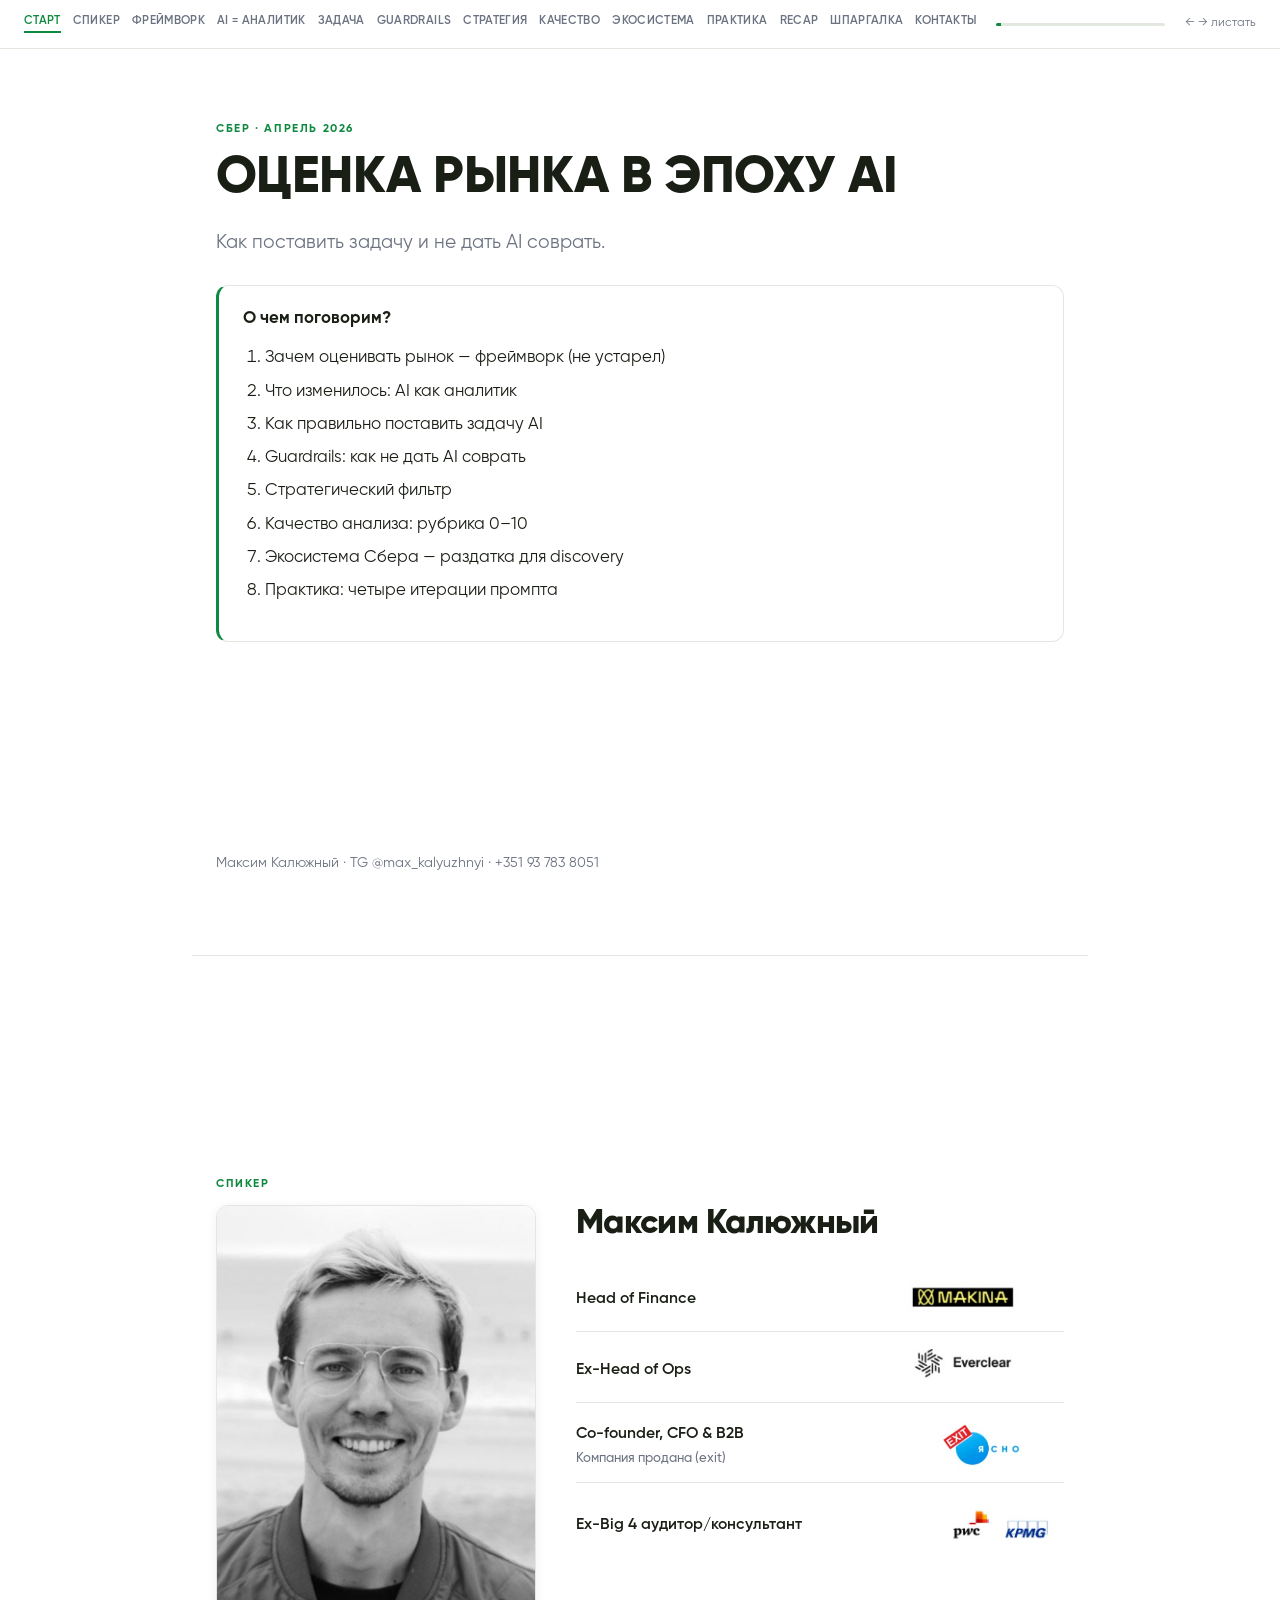
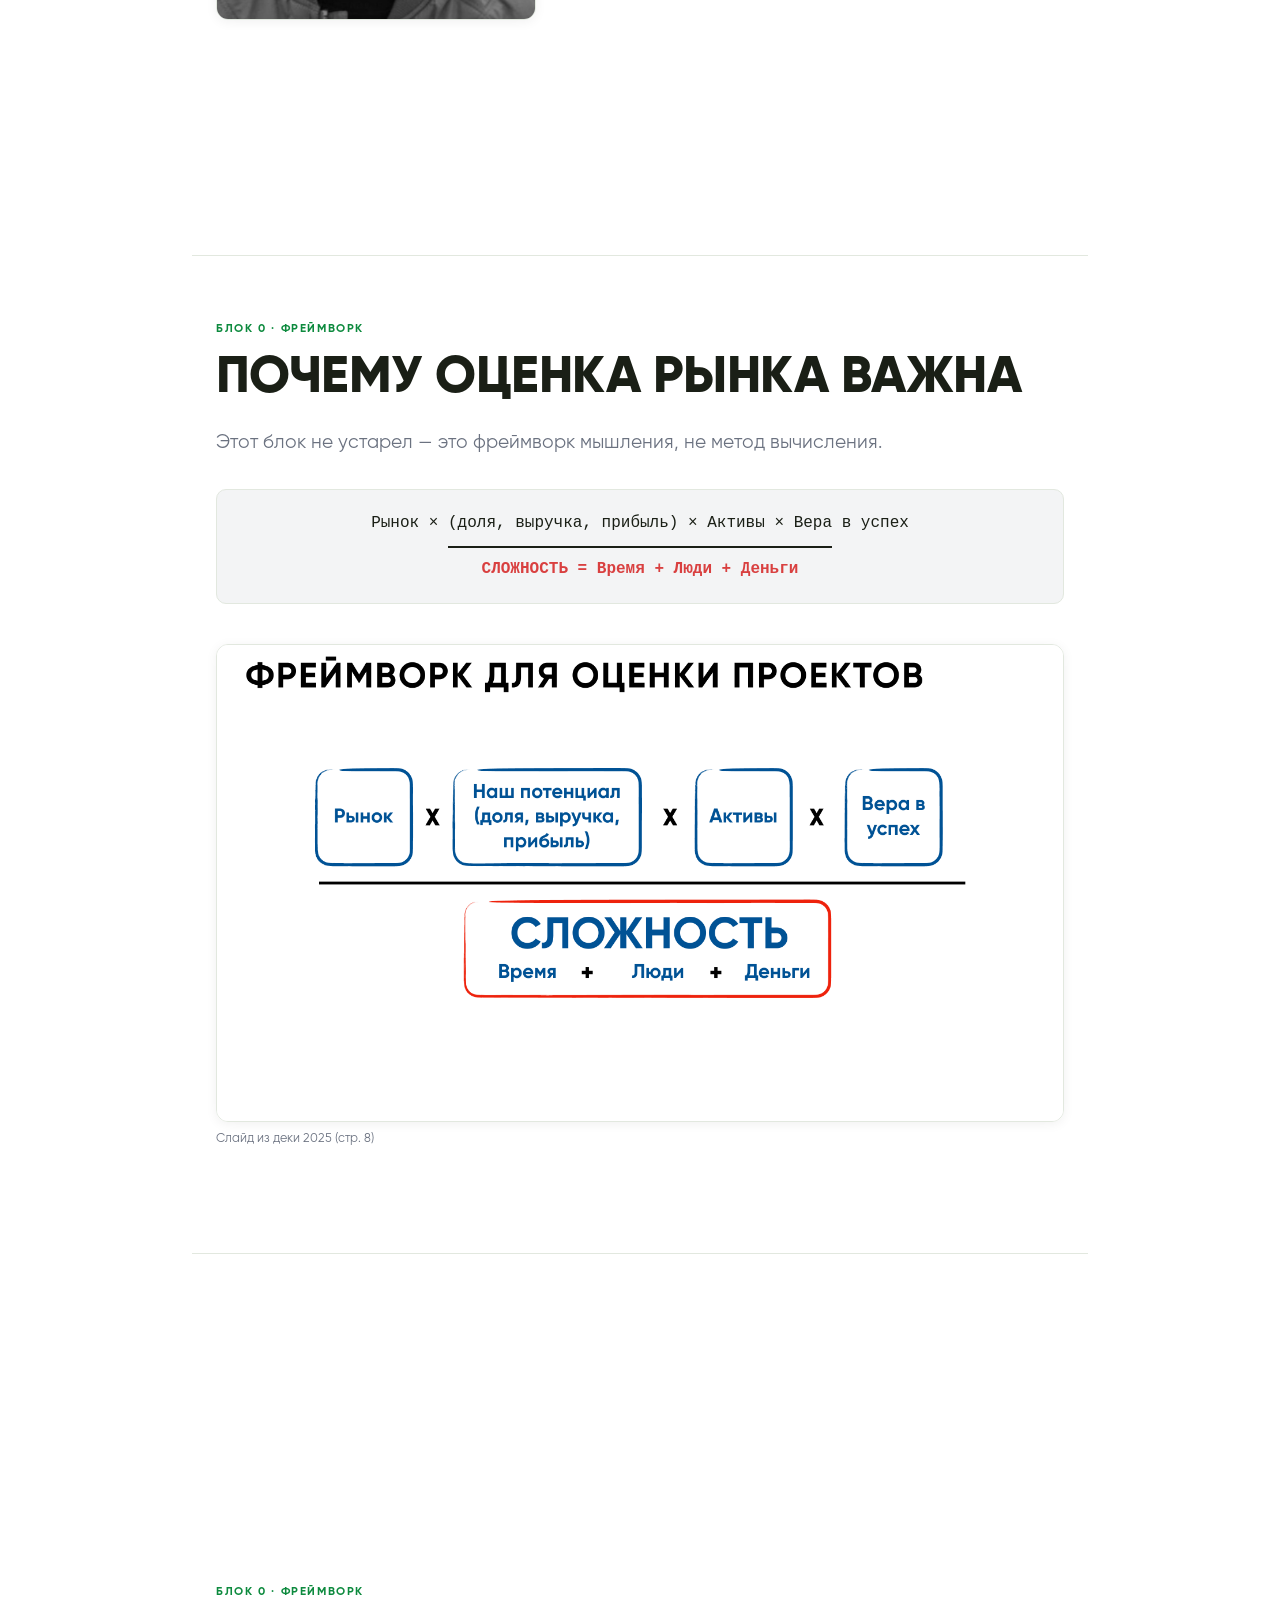
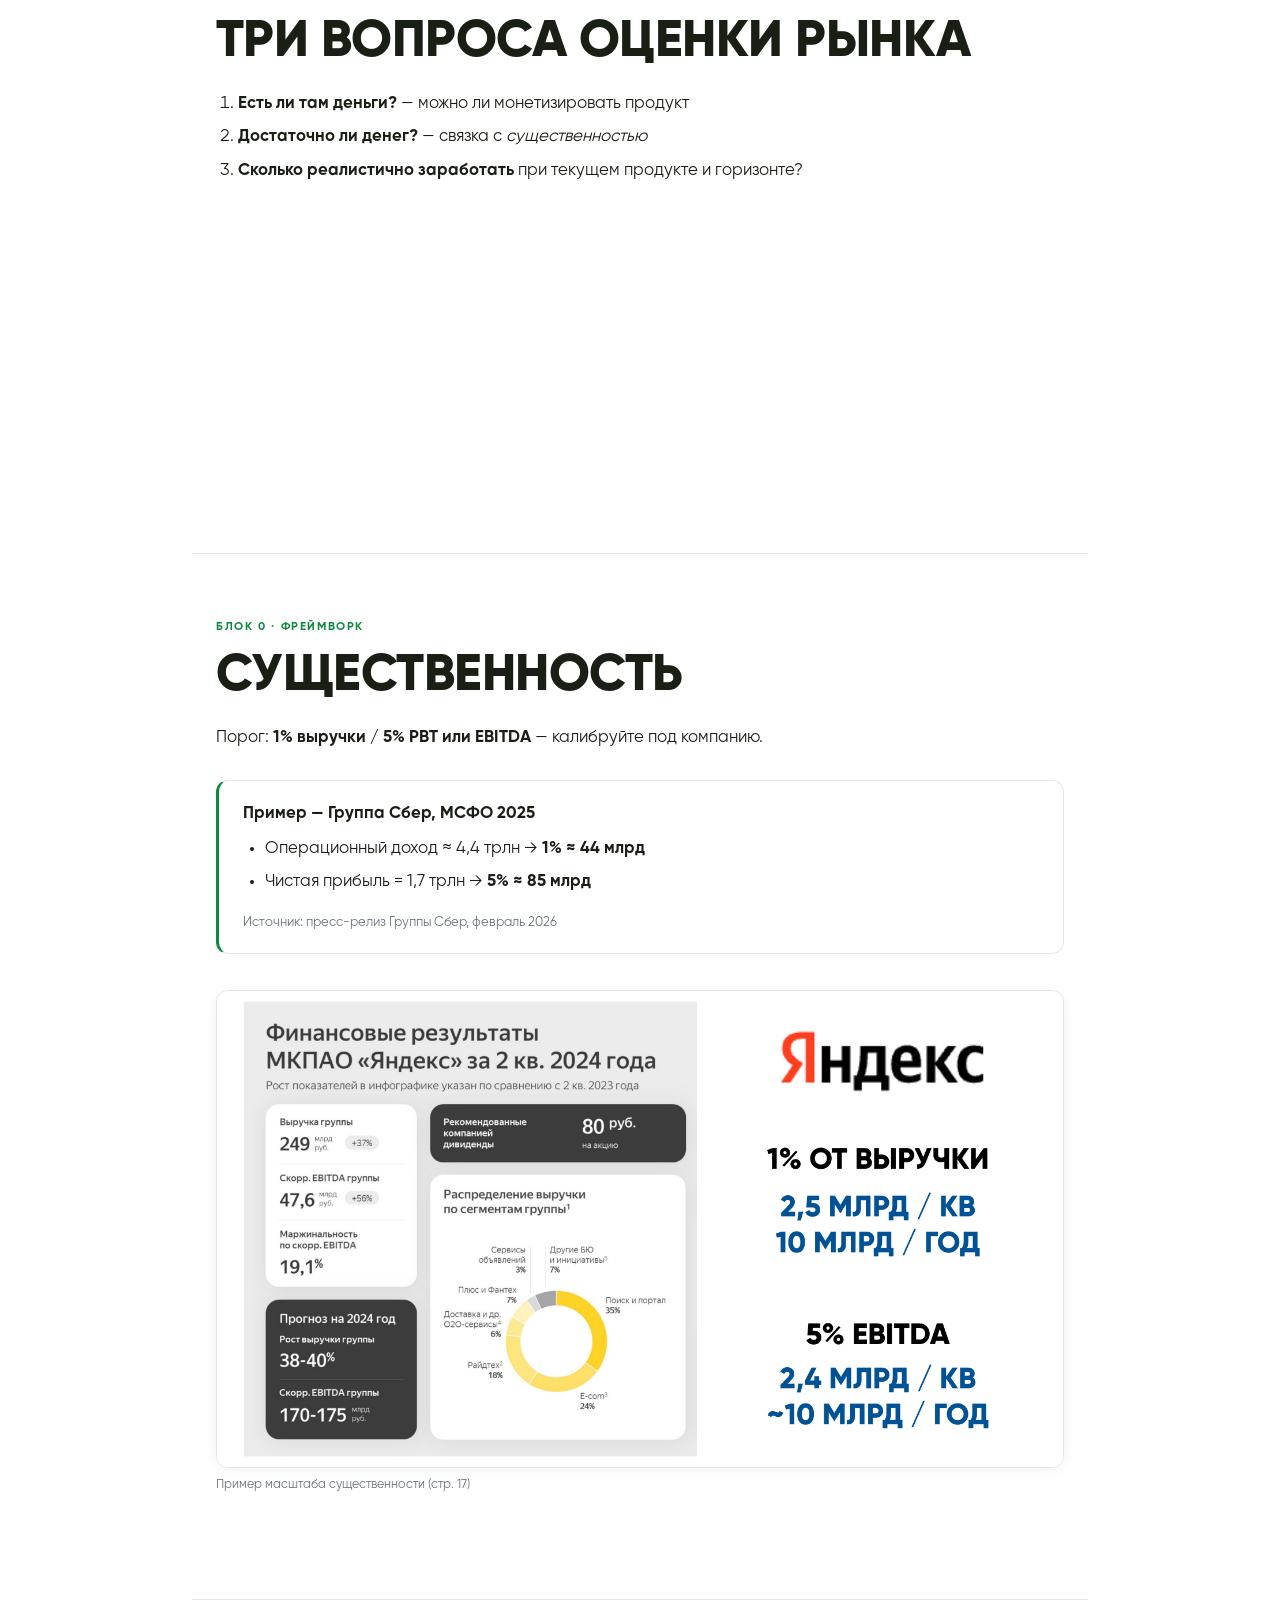
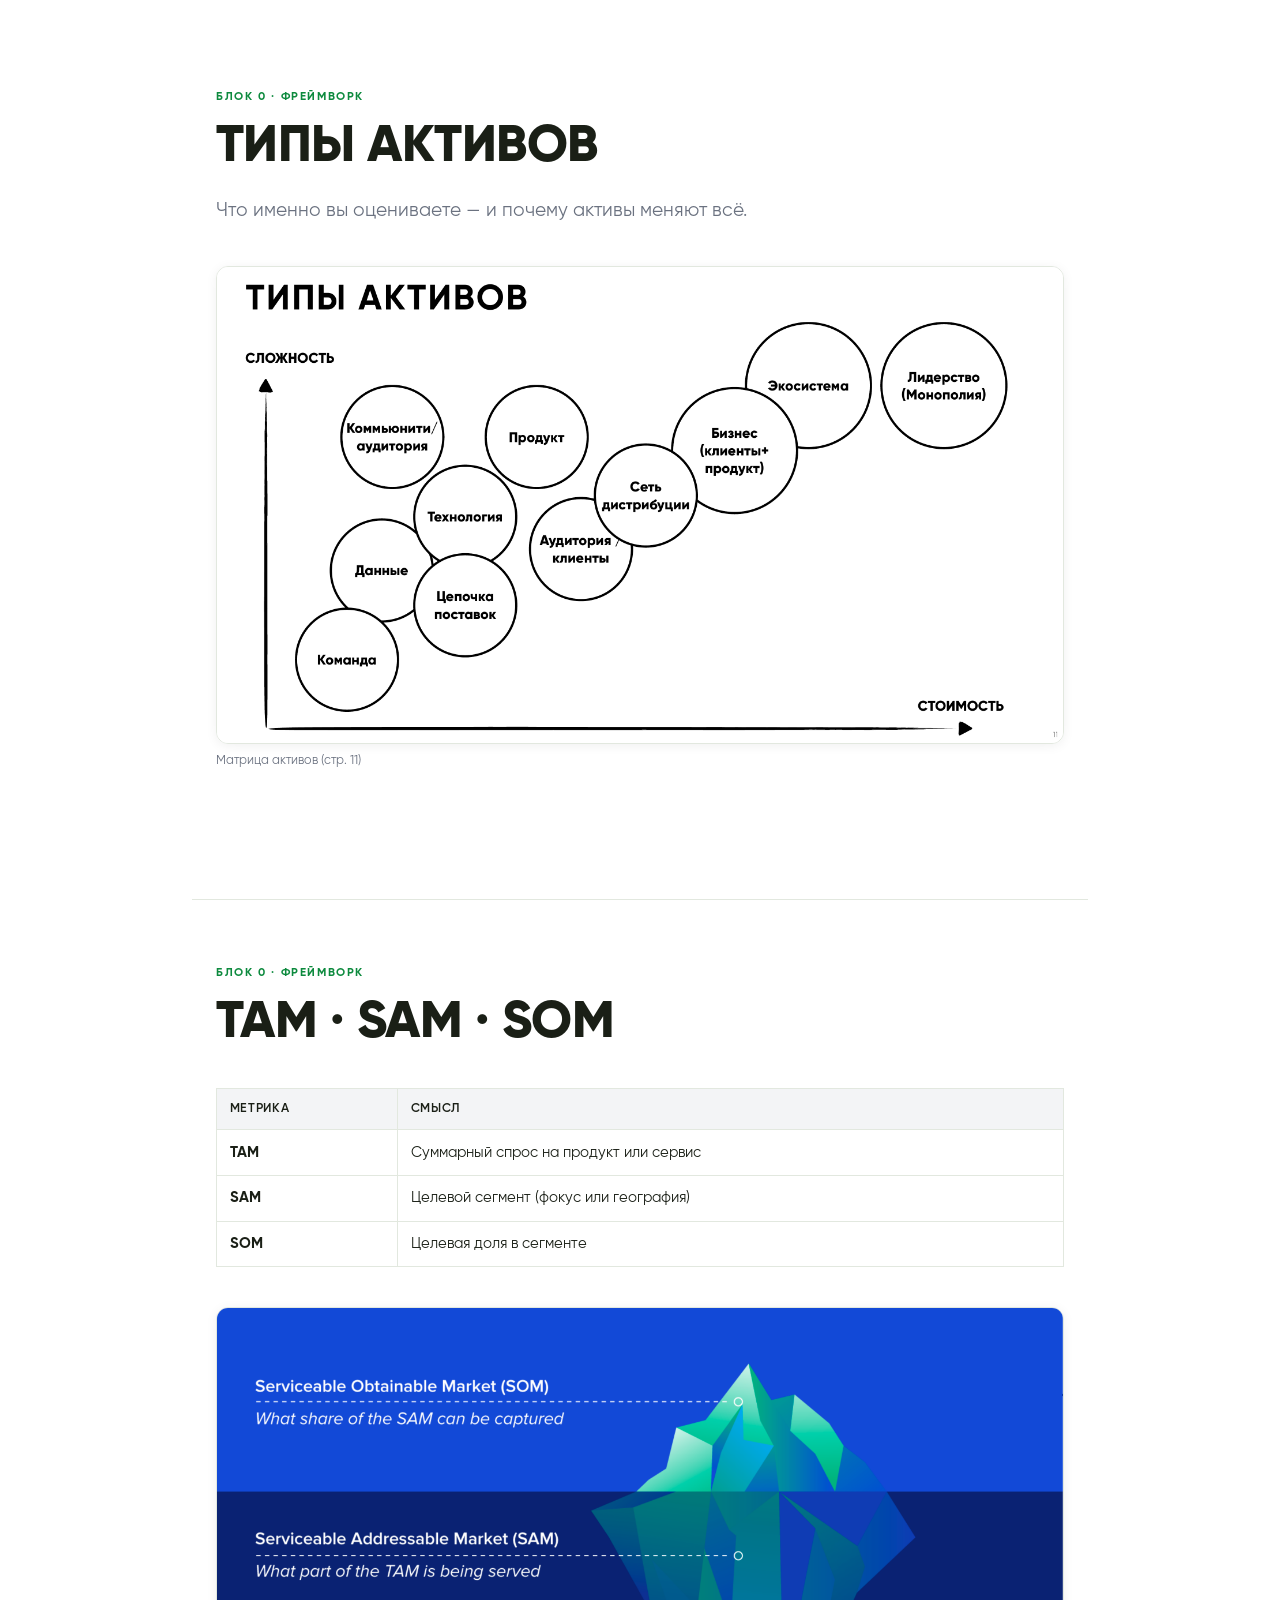
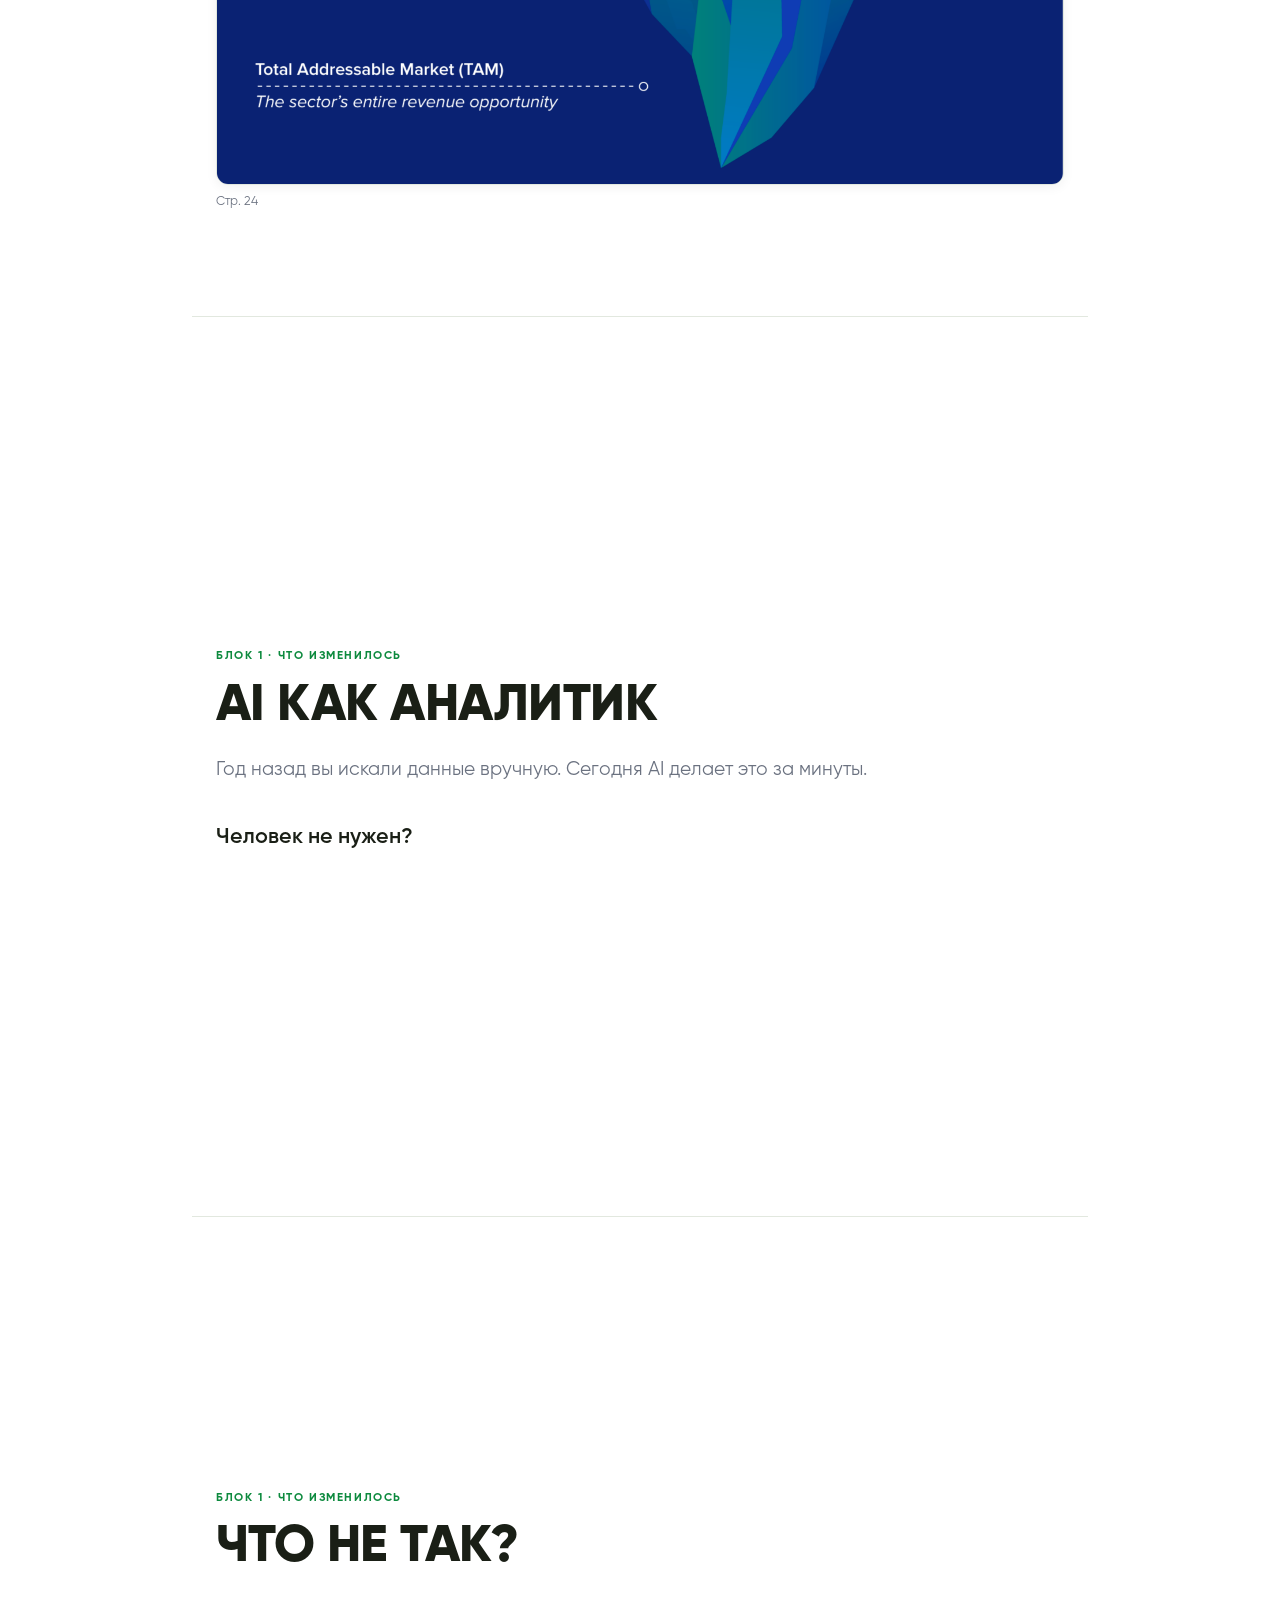
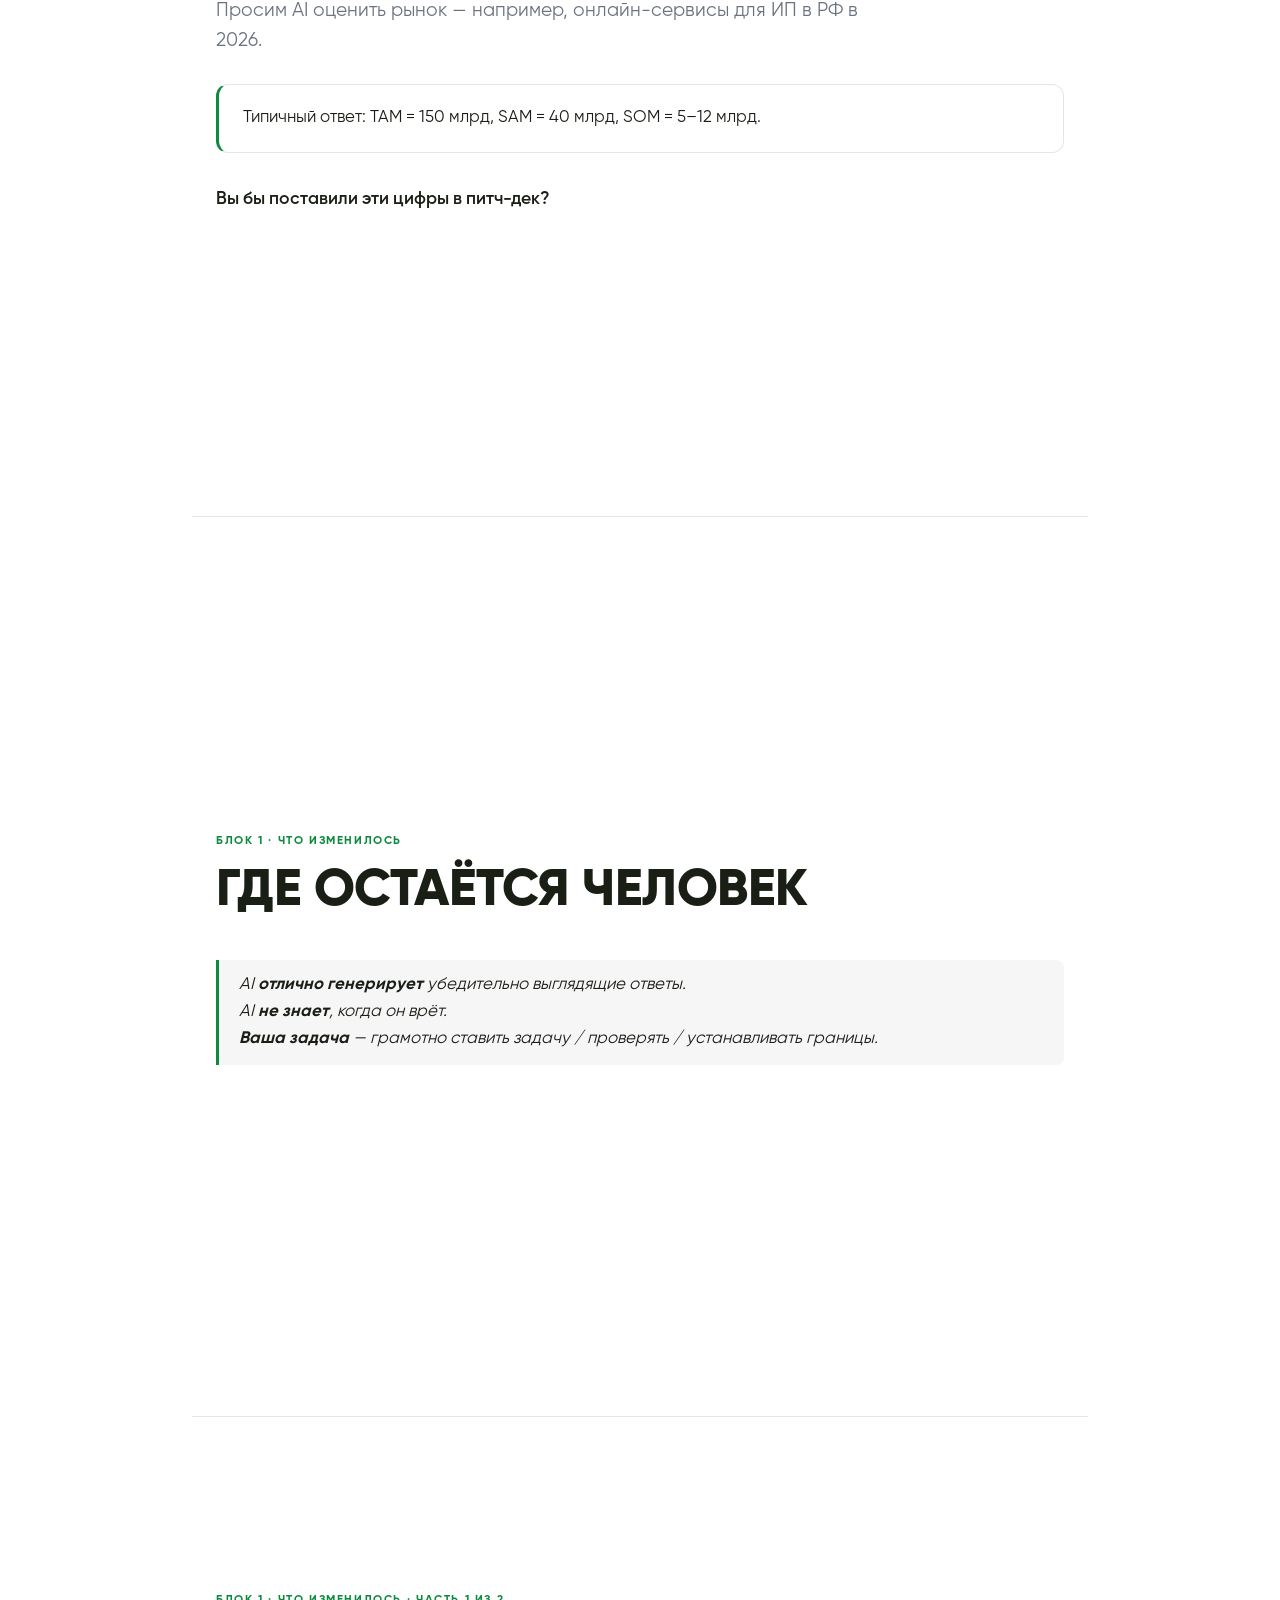
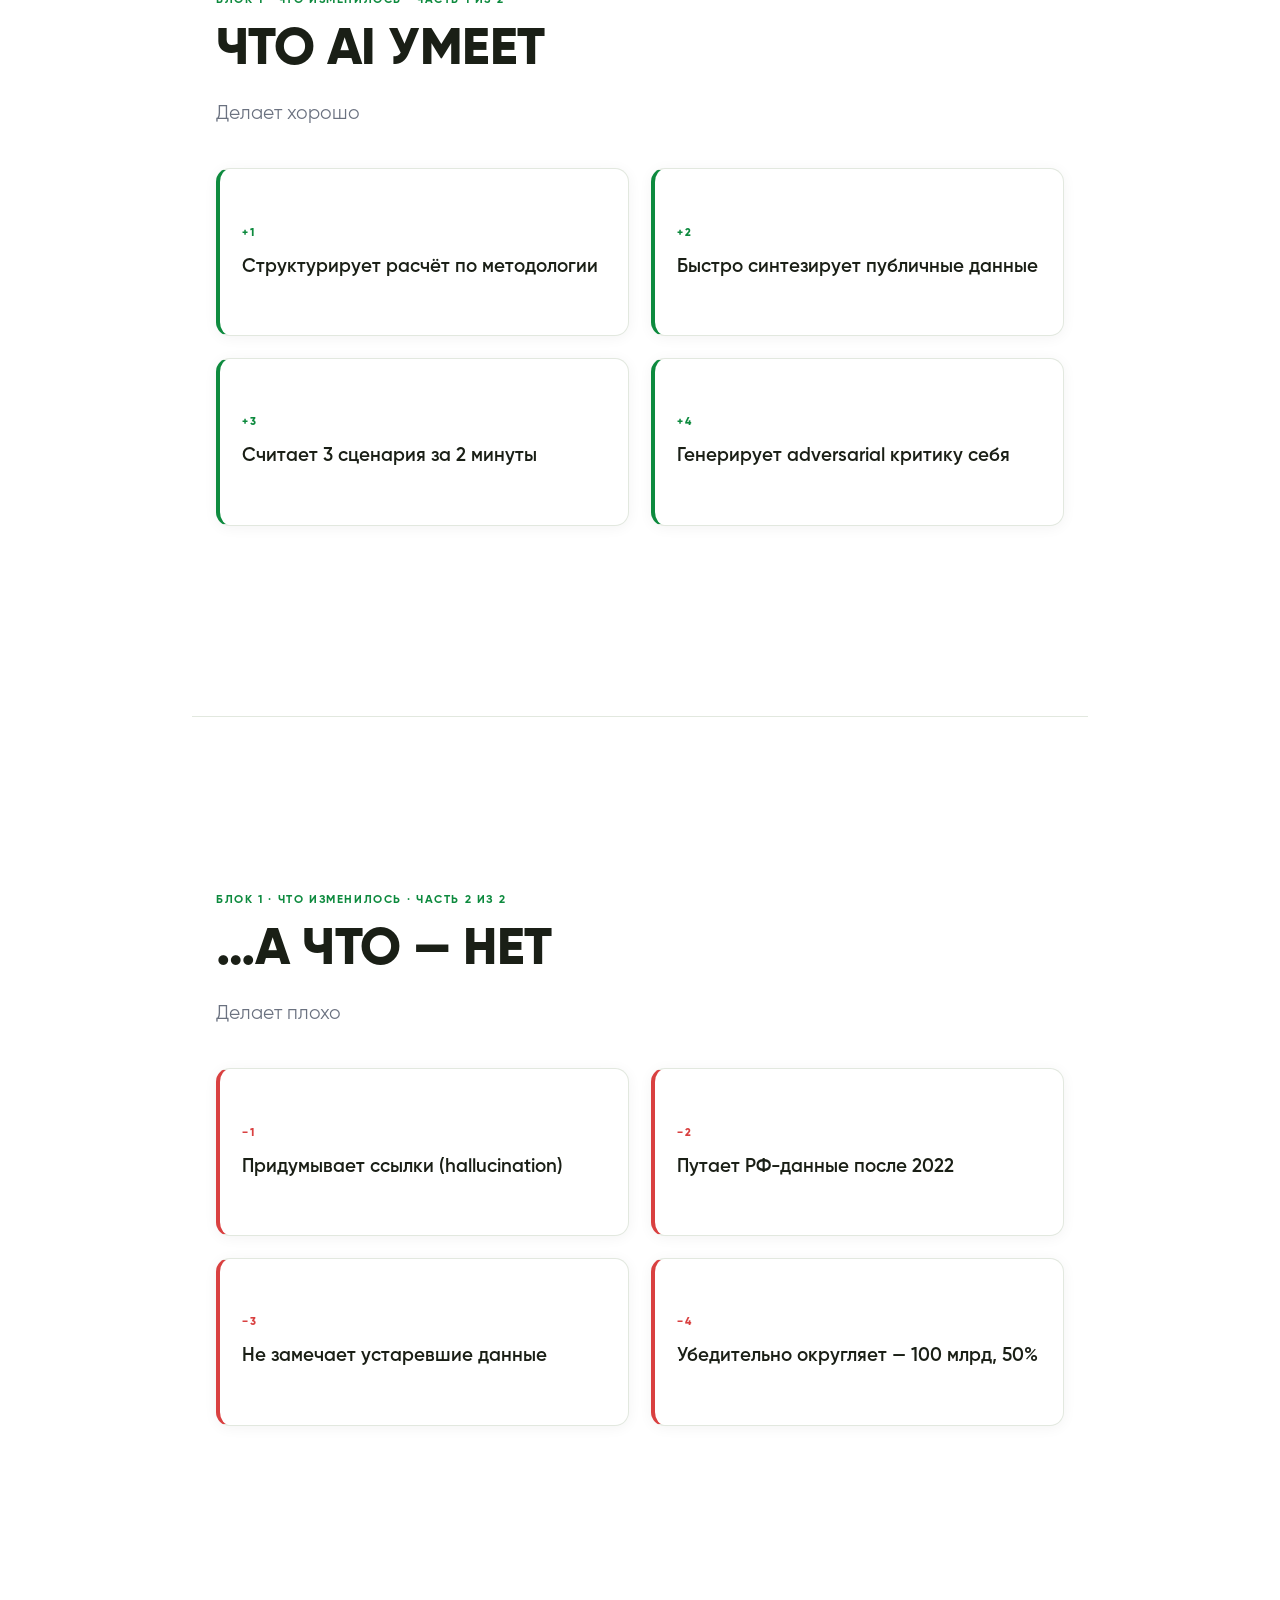
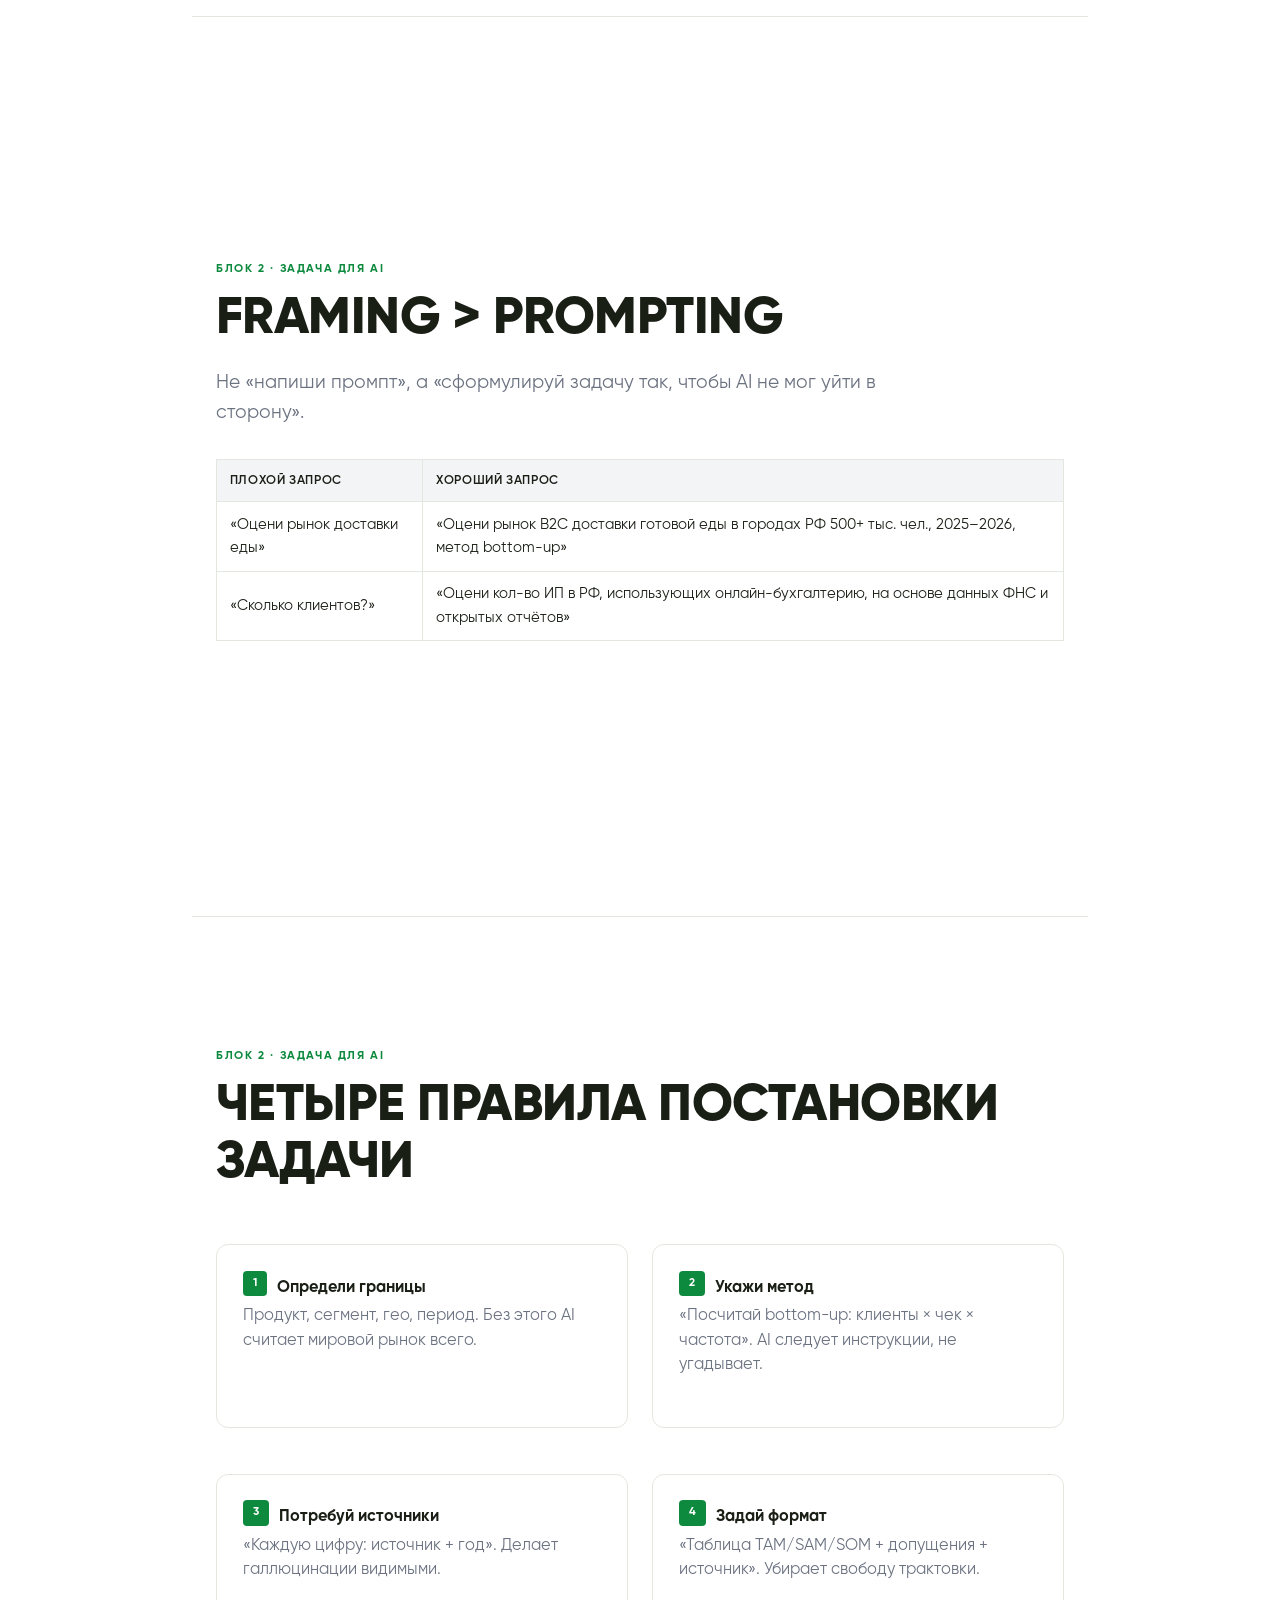
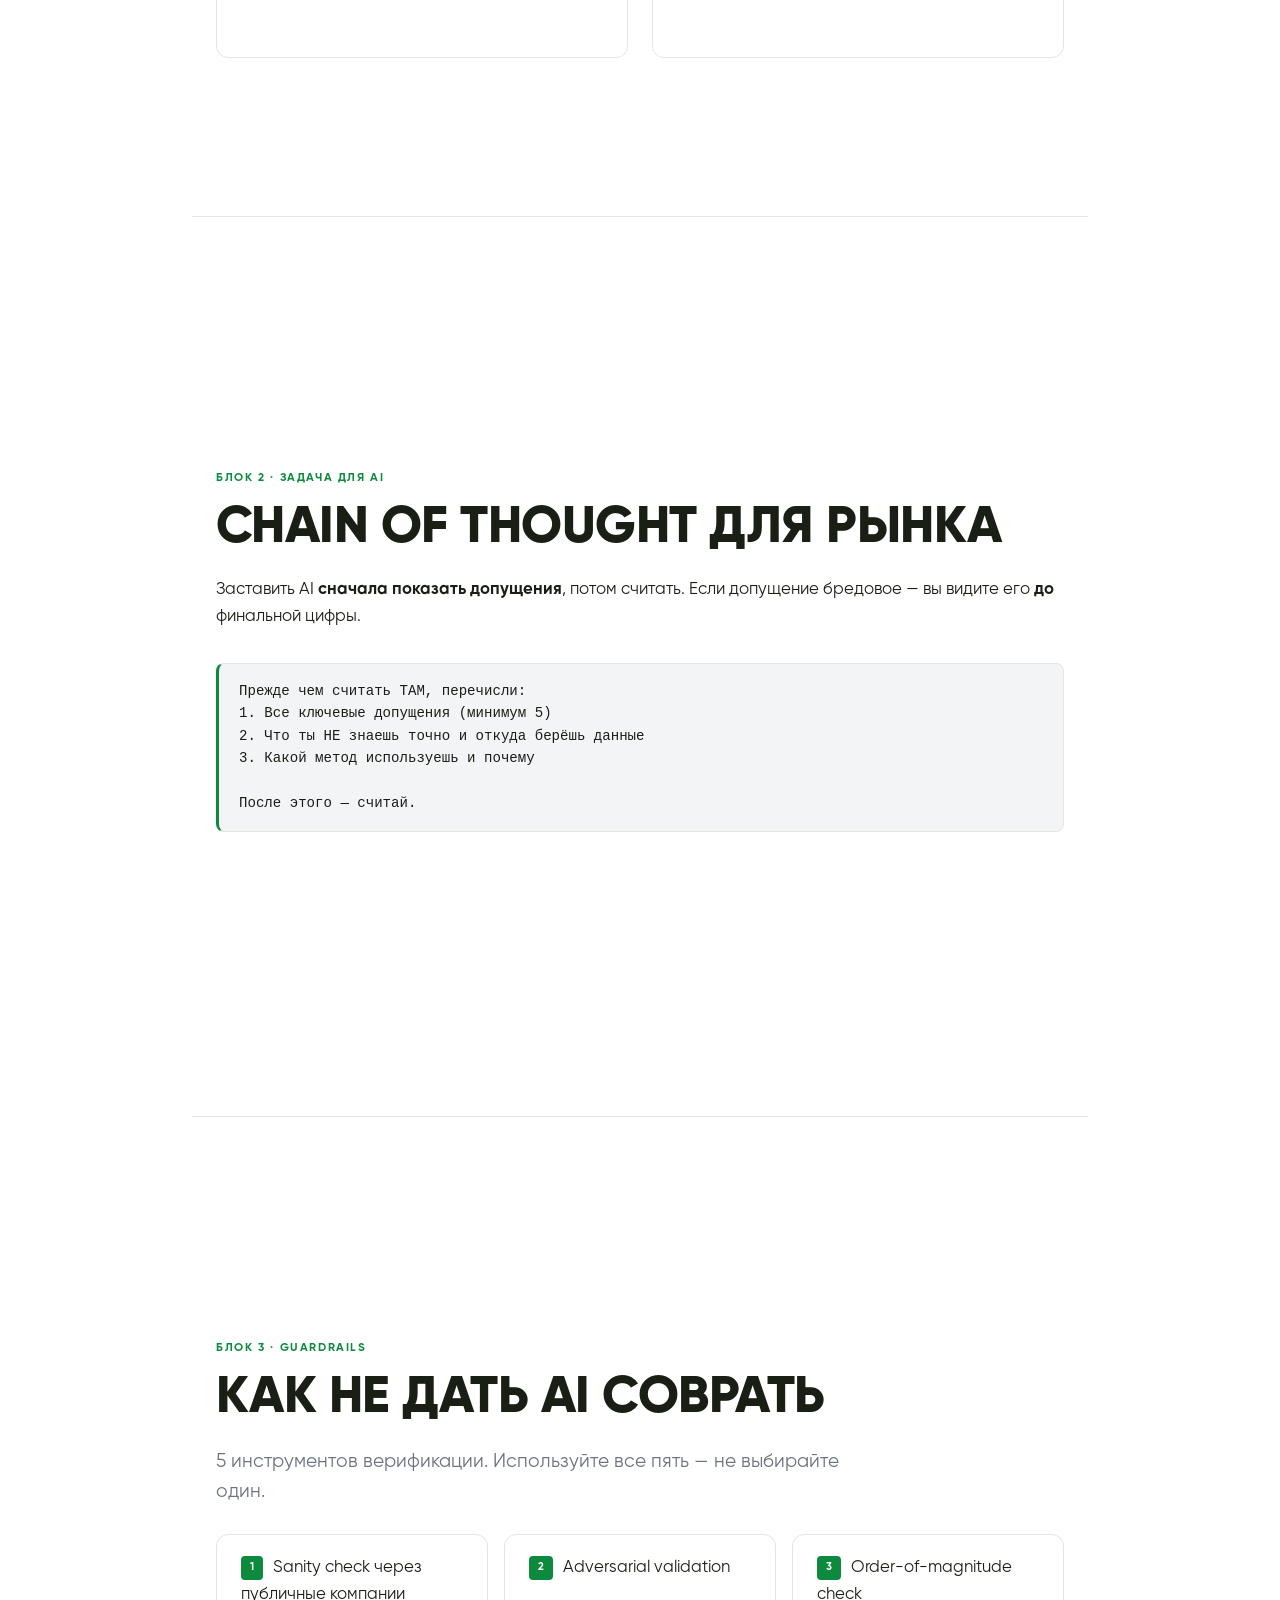
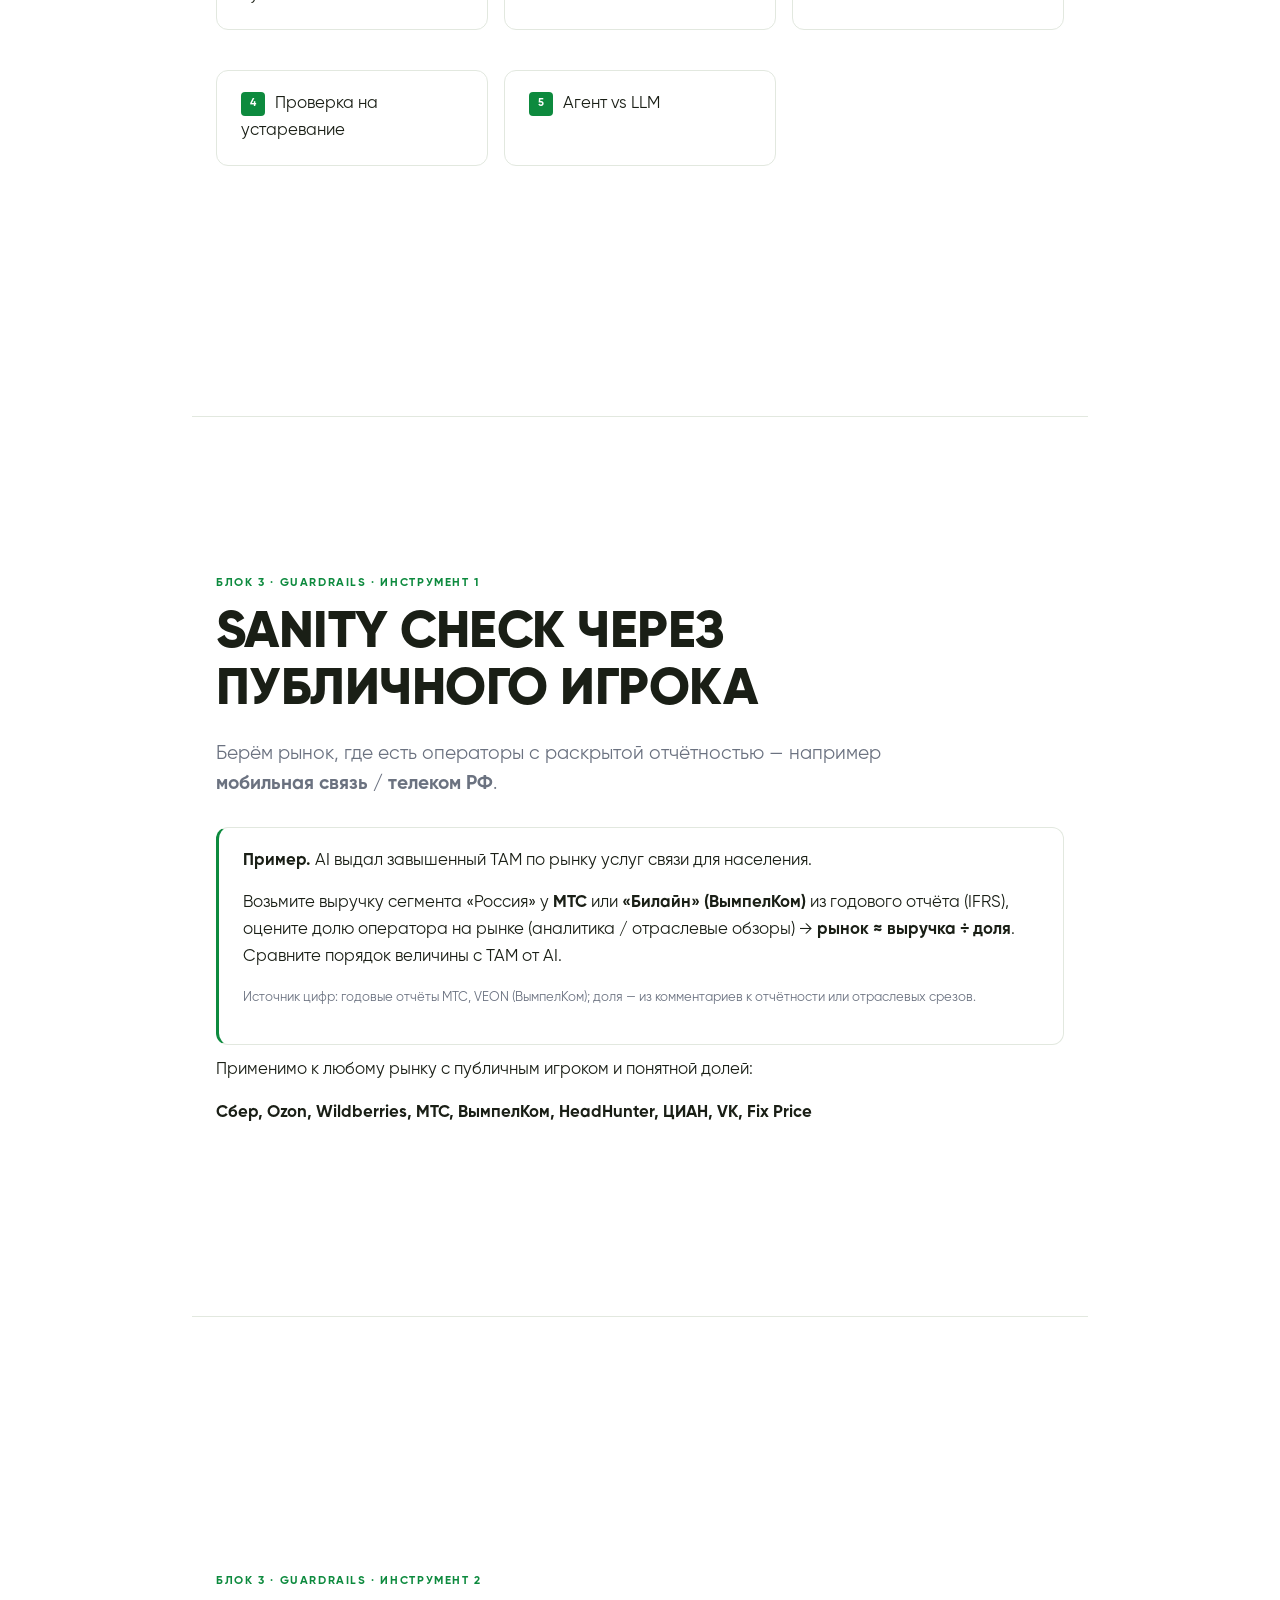
==== commit 4a3a6045: "Sber deck: restore slide-17 figure on materiality slide Made-with: Cursor" ====
--- a/talks/sber-market-ai-2026/index.html
+++ b/talks/sber-market-ai-2026/index.html
@@ -933,7 +933,10 @@
       </ul>
       <p style="margin:0.5rem 0 0;font-size:0.82rem;color:var(--brand-muted);">Источник: пресс-релиз Группы Сбер, февраль 2026</p>
     </div>
-    <!-- Иллюстрация slide-17 убрана: в исходном скрине был сторонний бренд и при печати в PDF ломалась вёрстка -->
+    <figure class="slide-figure">
+      <img src="lecture_assets/slide-17.png" alt="Иллюстрация порогов 1% и 5%" width="1920" height="1080" loading="lazy" decoding="async" />
+      <figcaption>Пример масштаба существенности (стр. 17)</figcaption>
+    </figure>
   </section>
 
   <!-- 5 ══ FRAMEWORK: активы -->
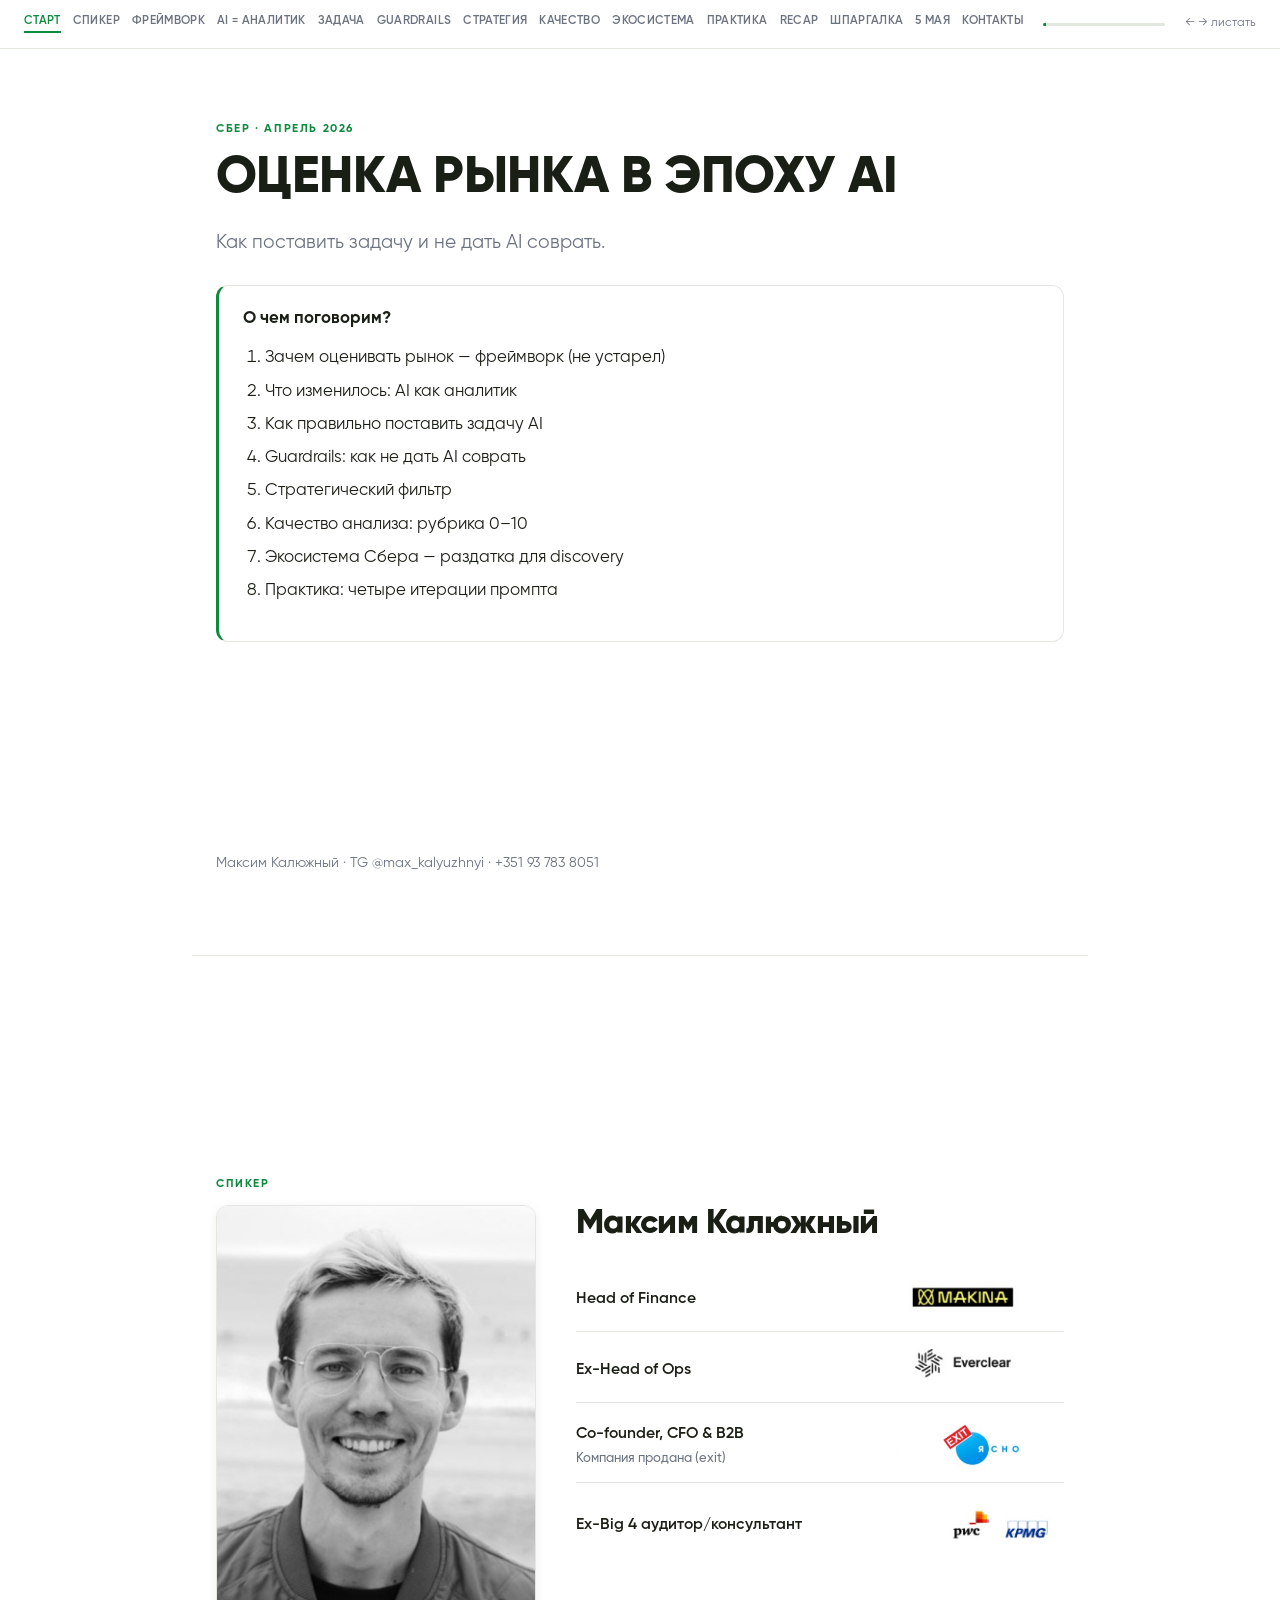
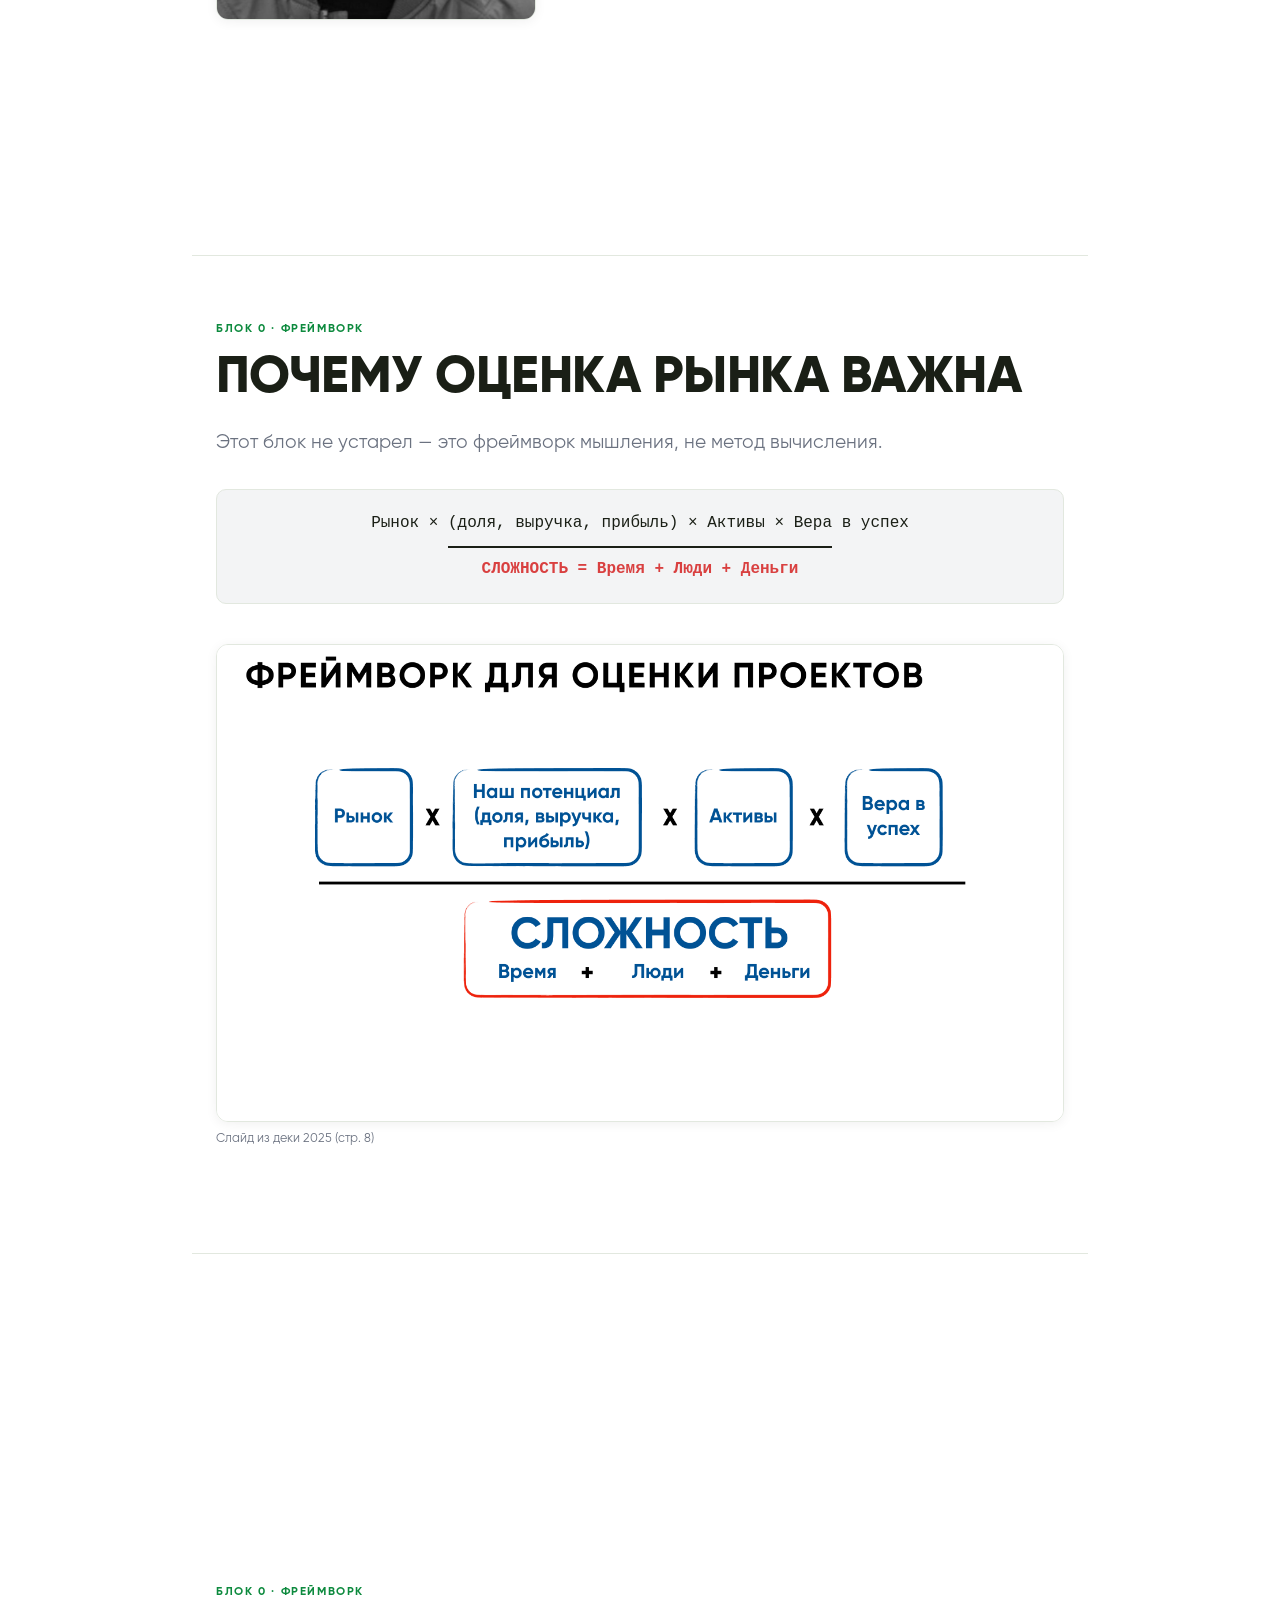
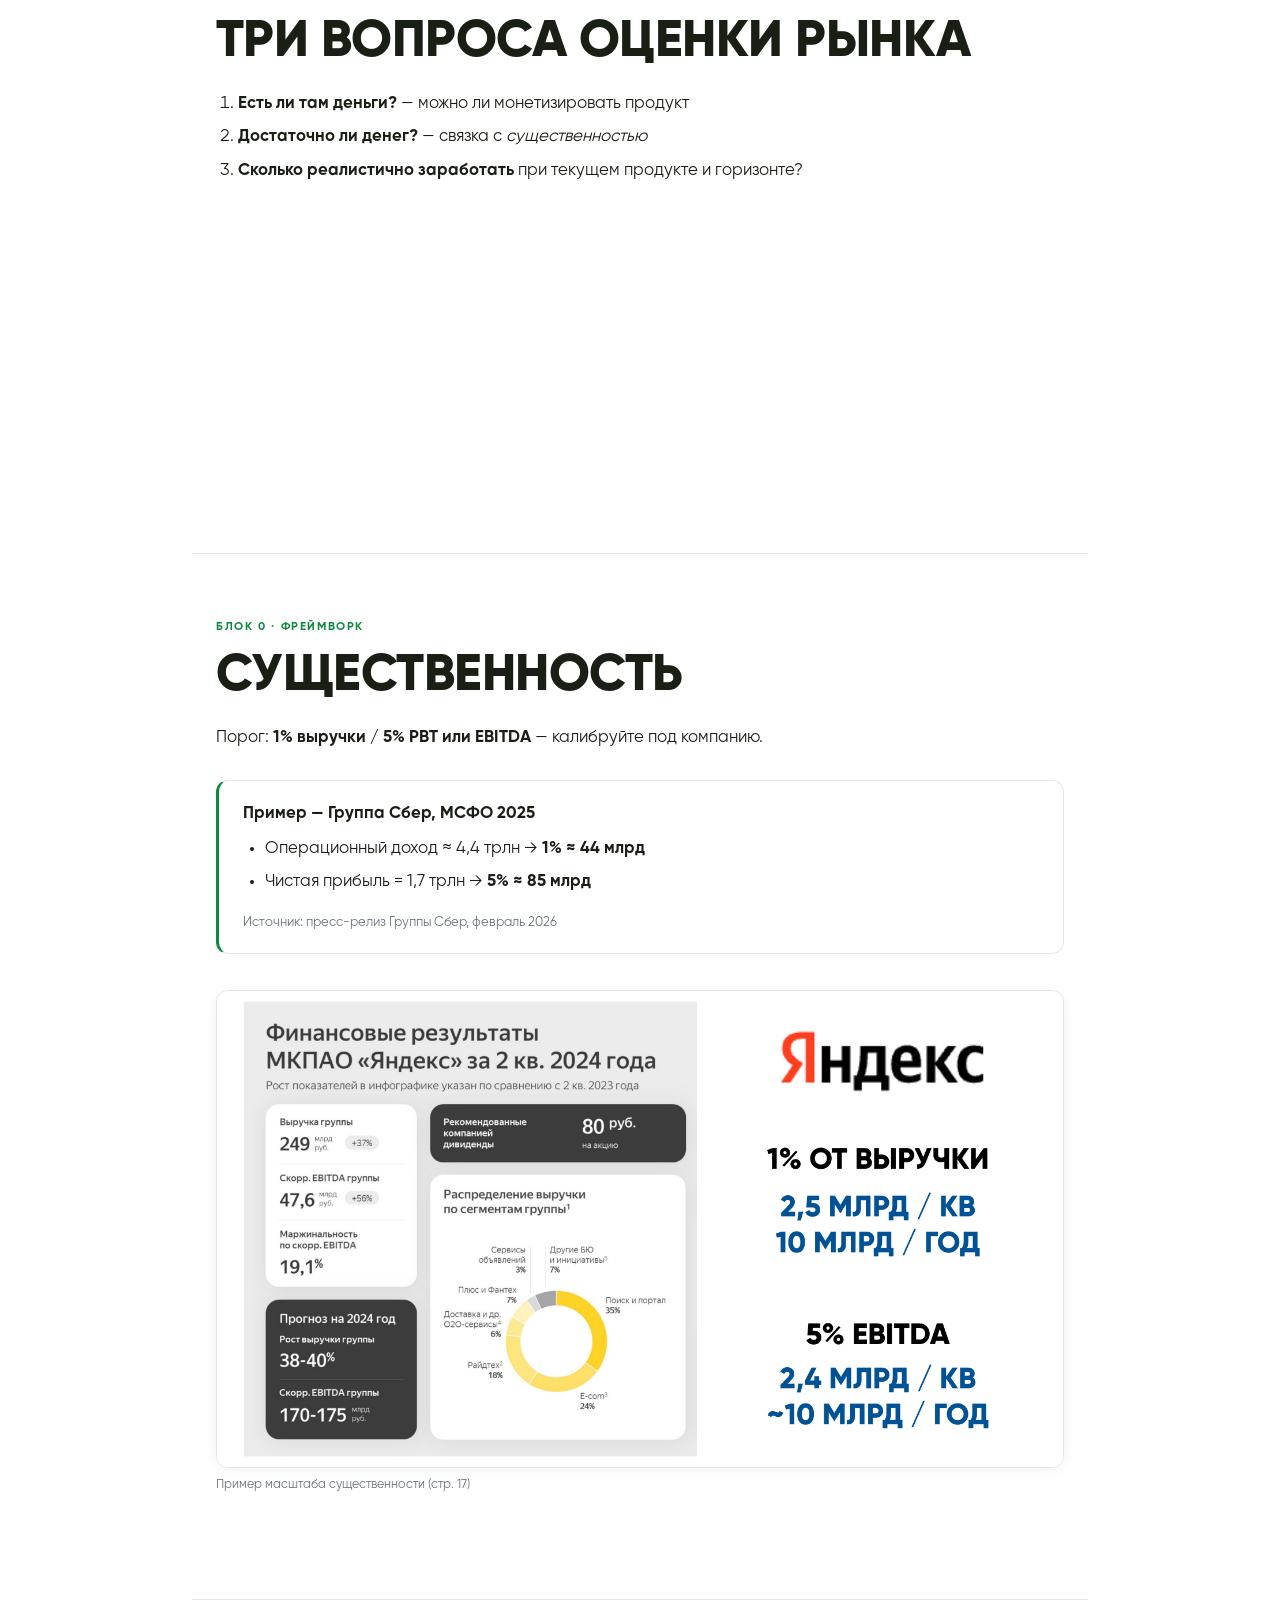
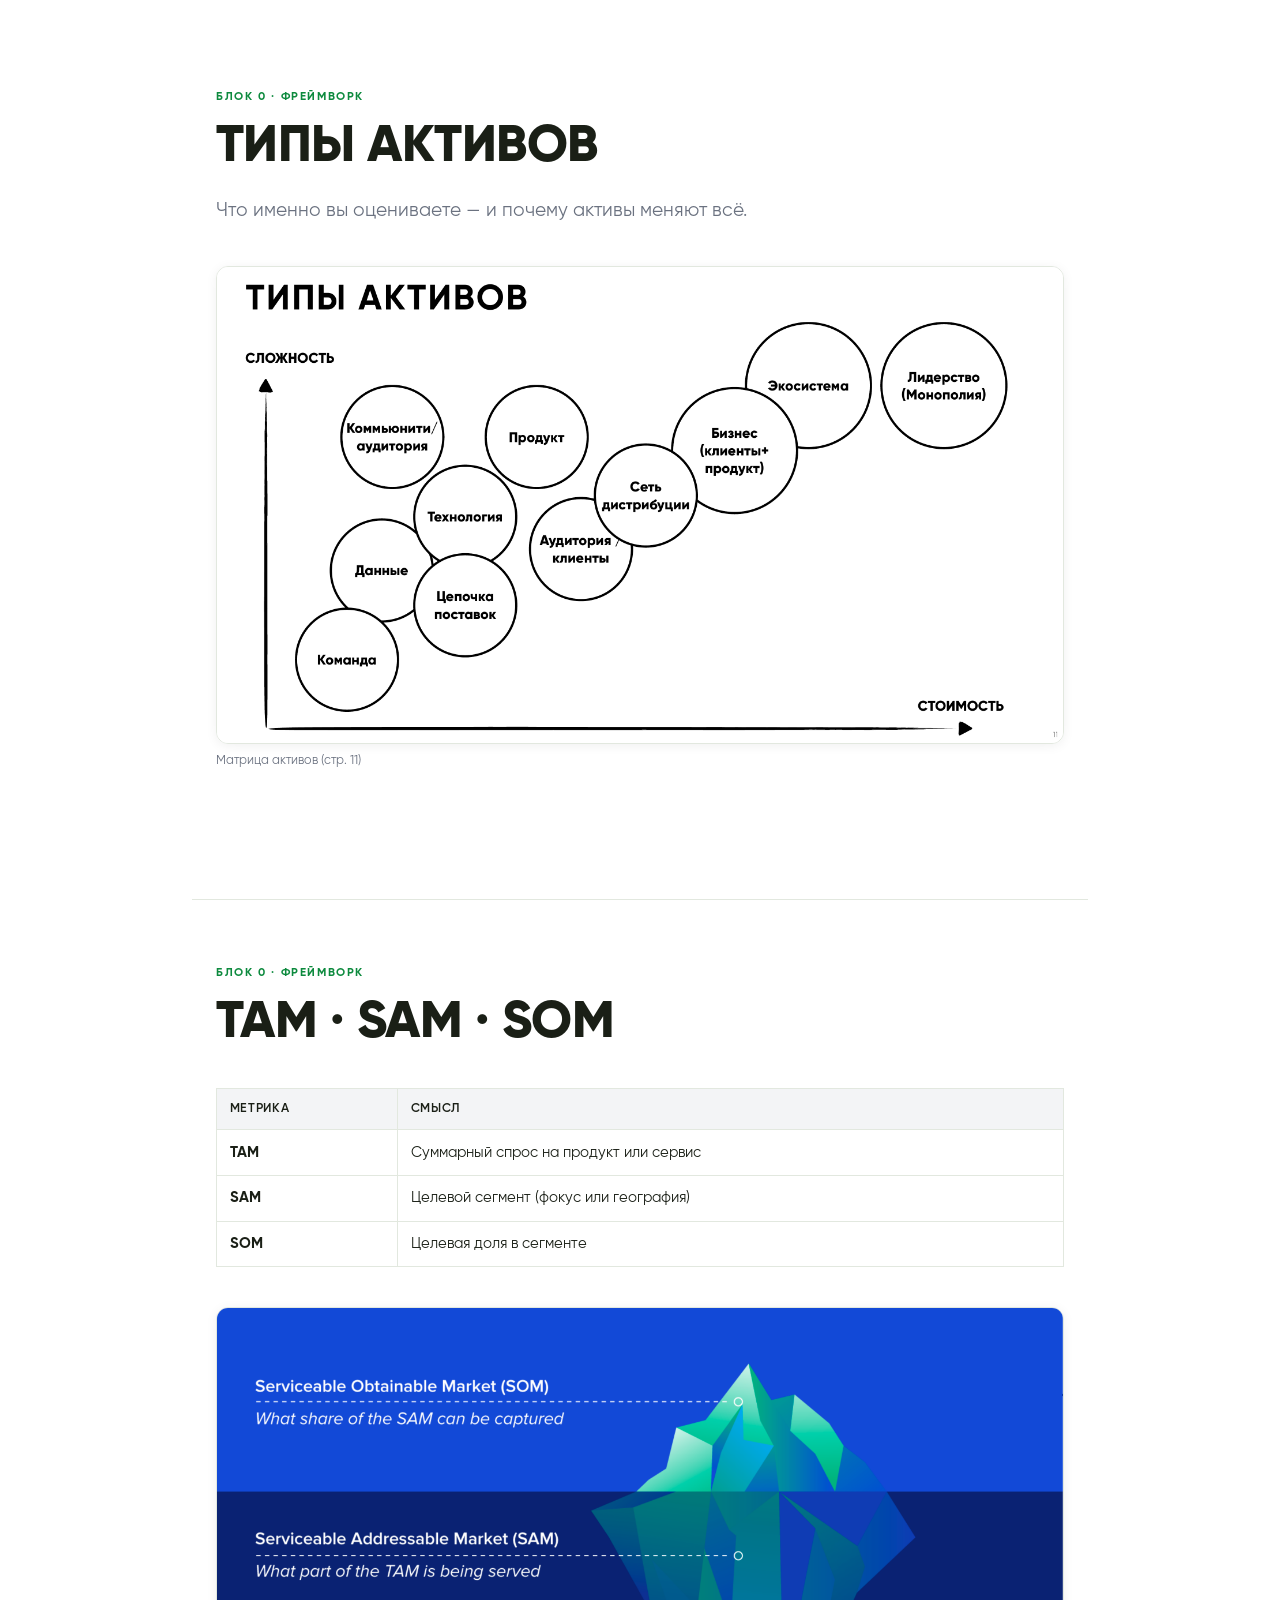
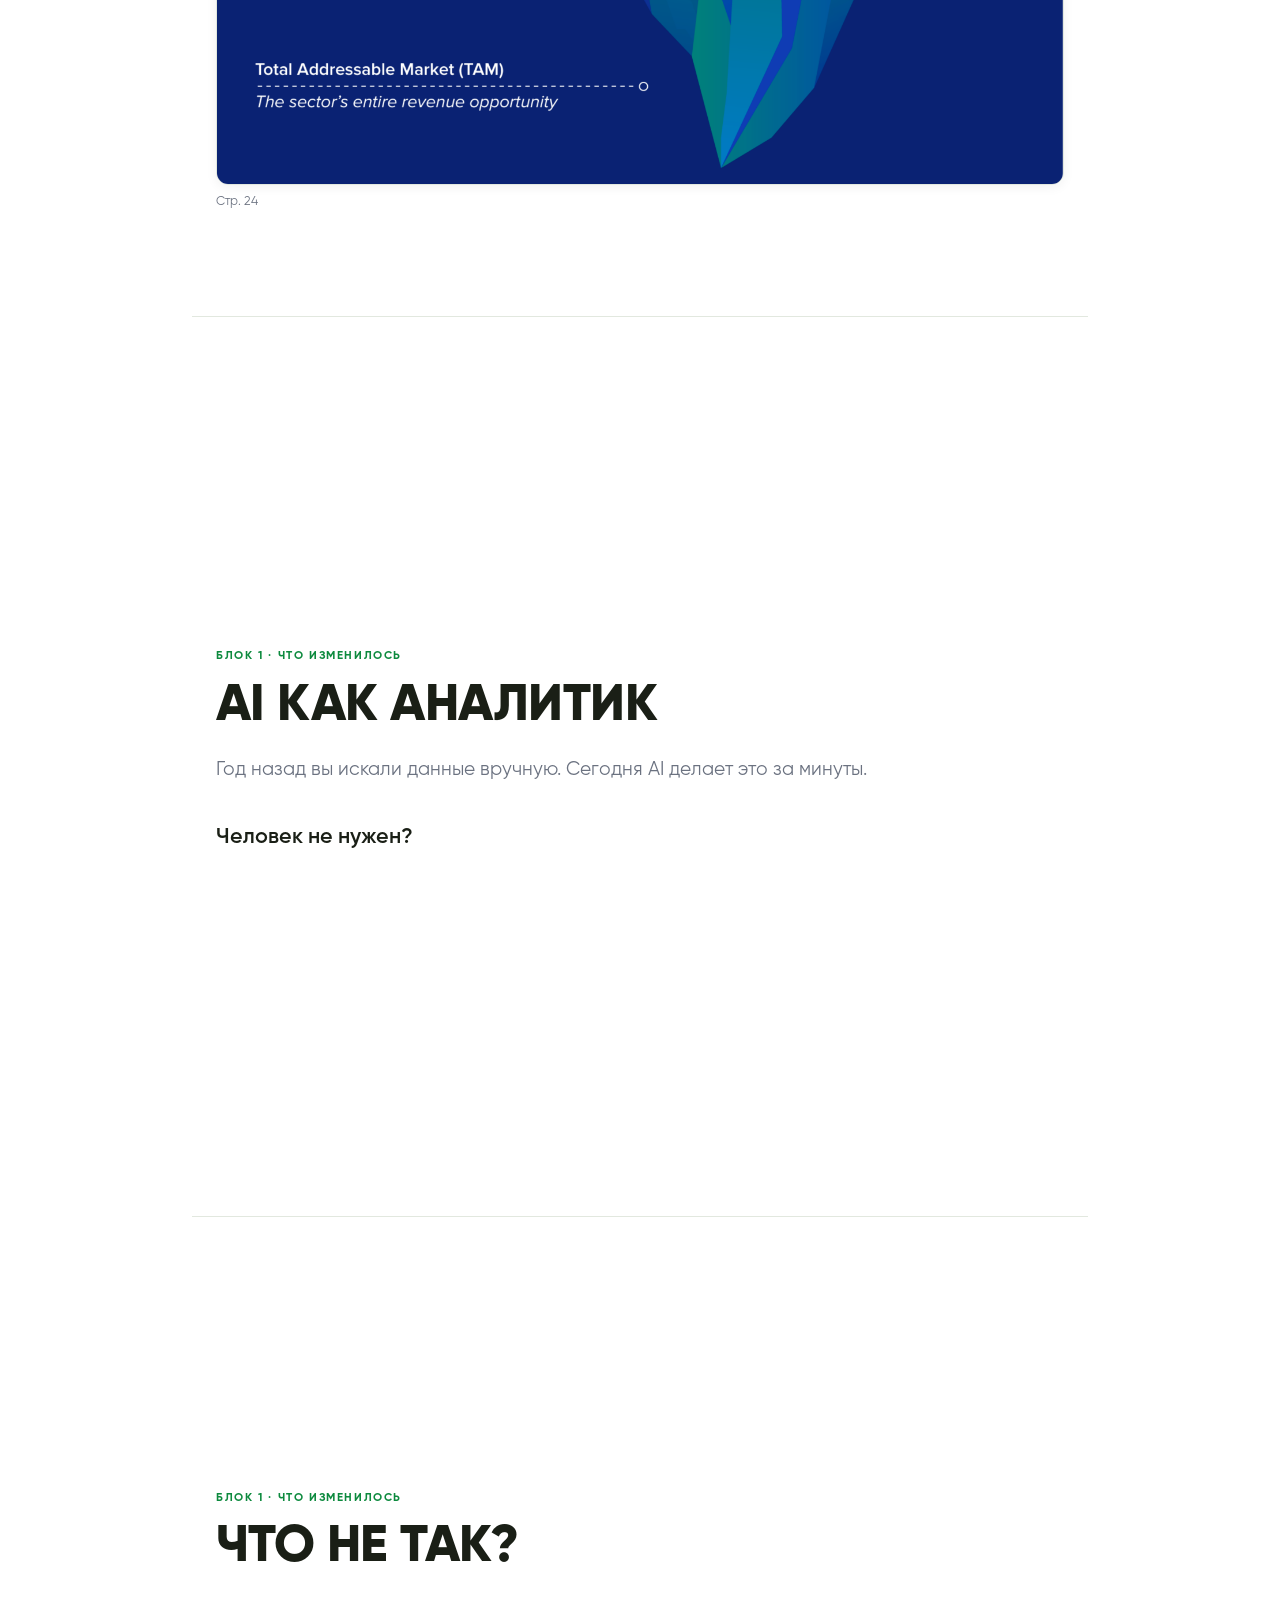
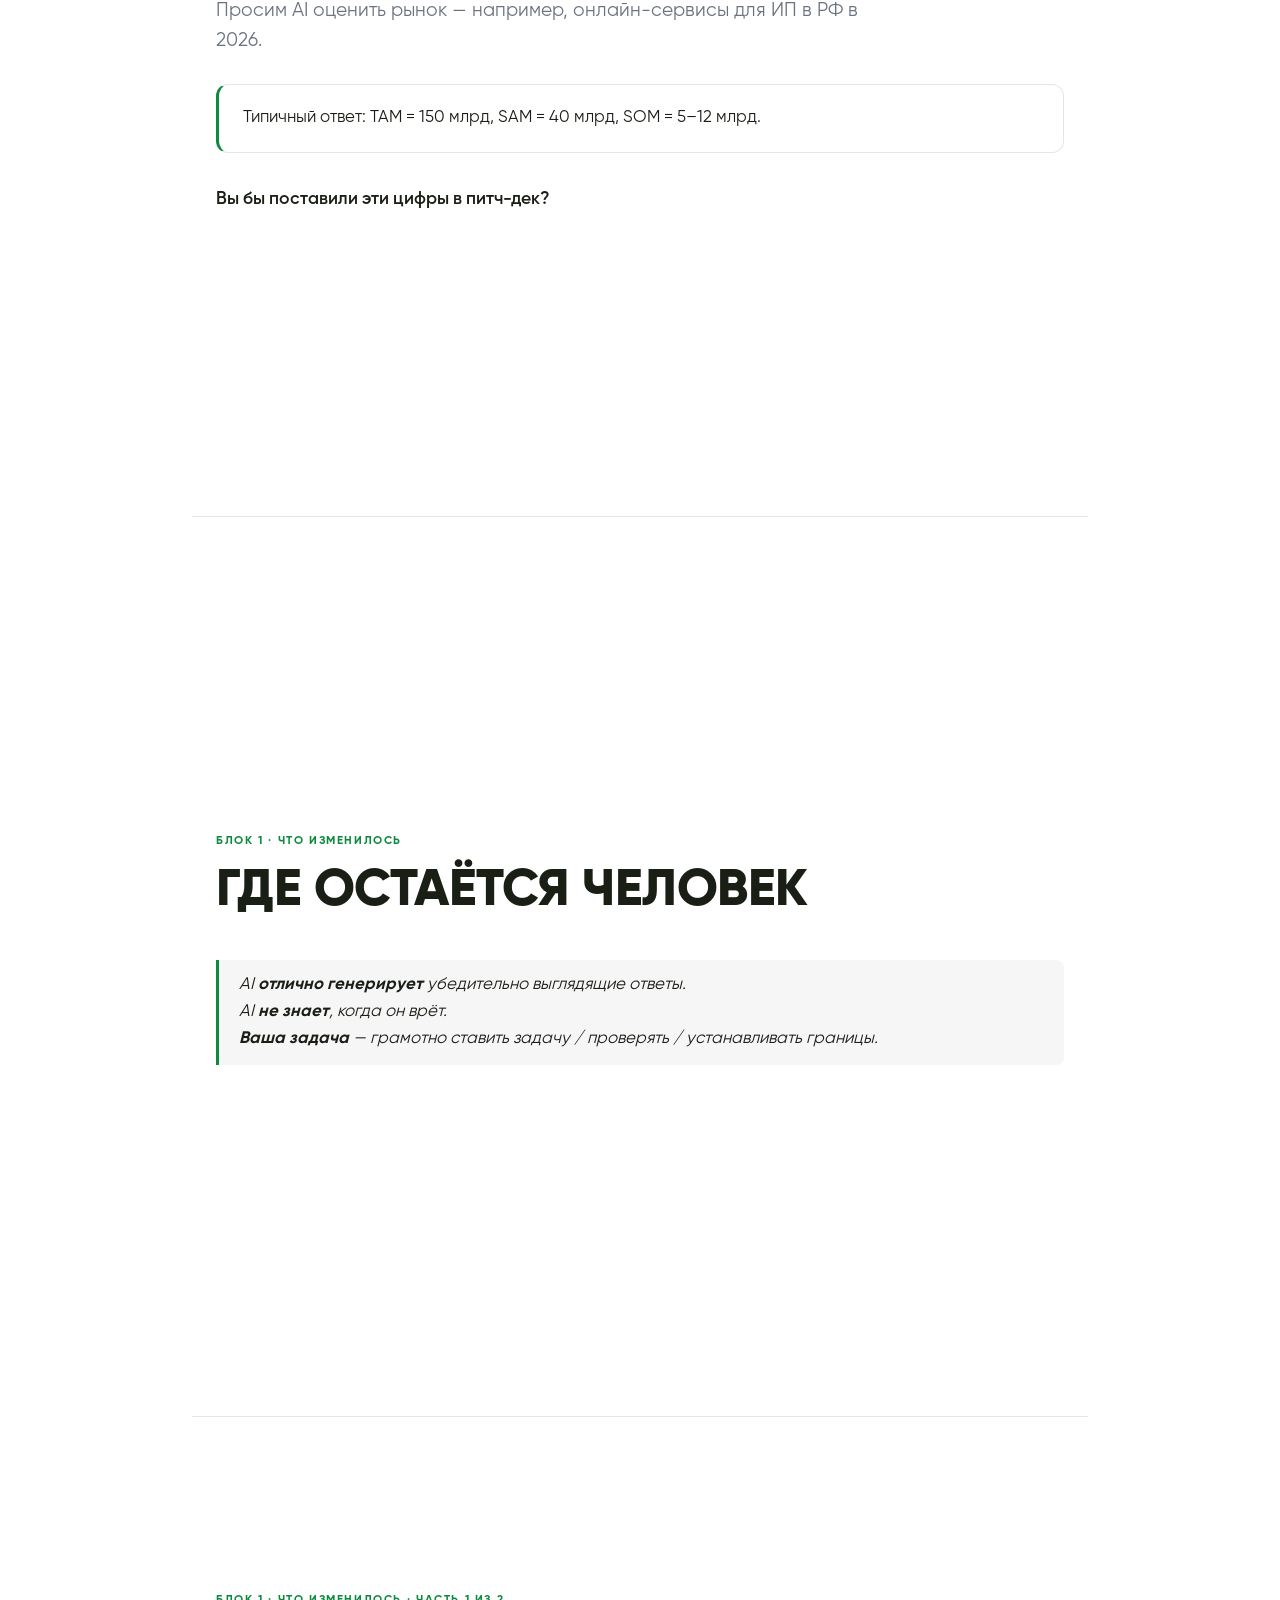
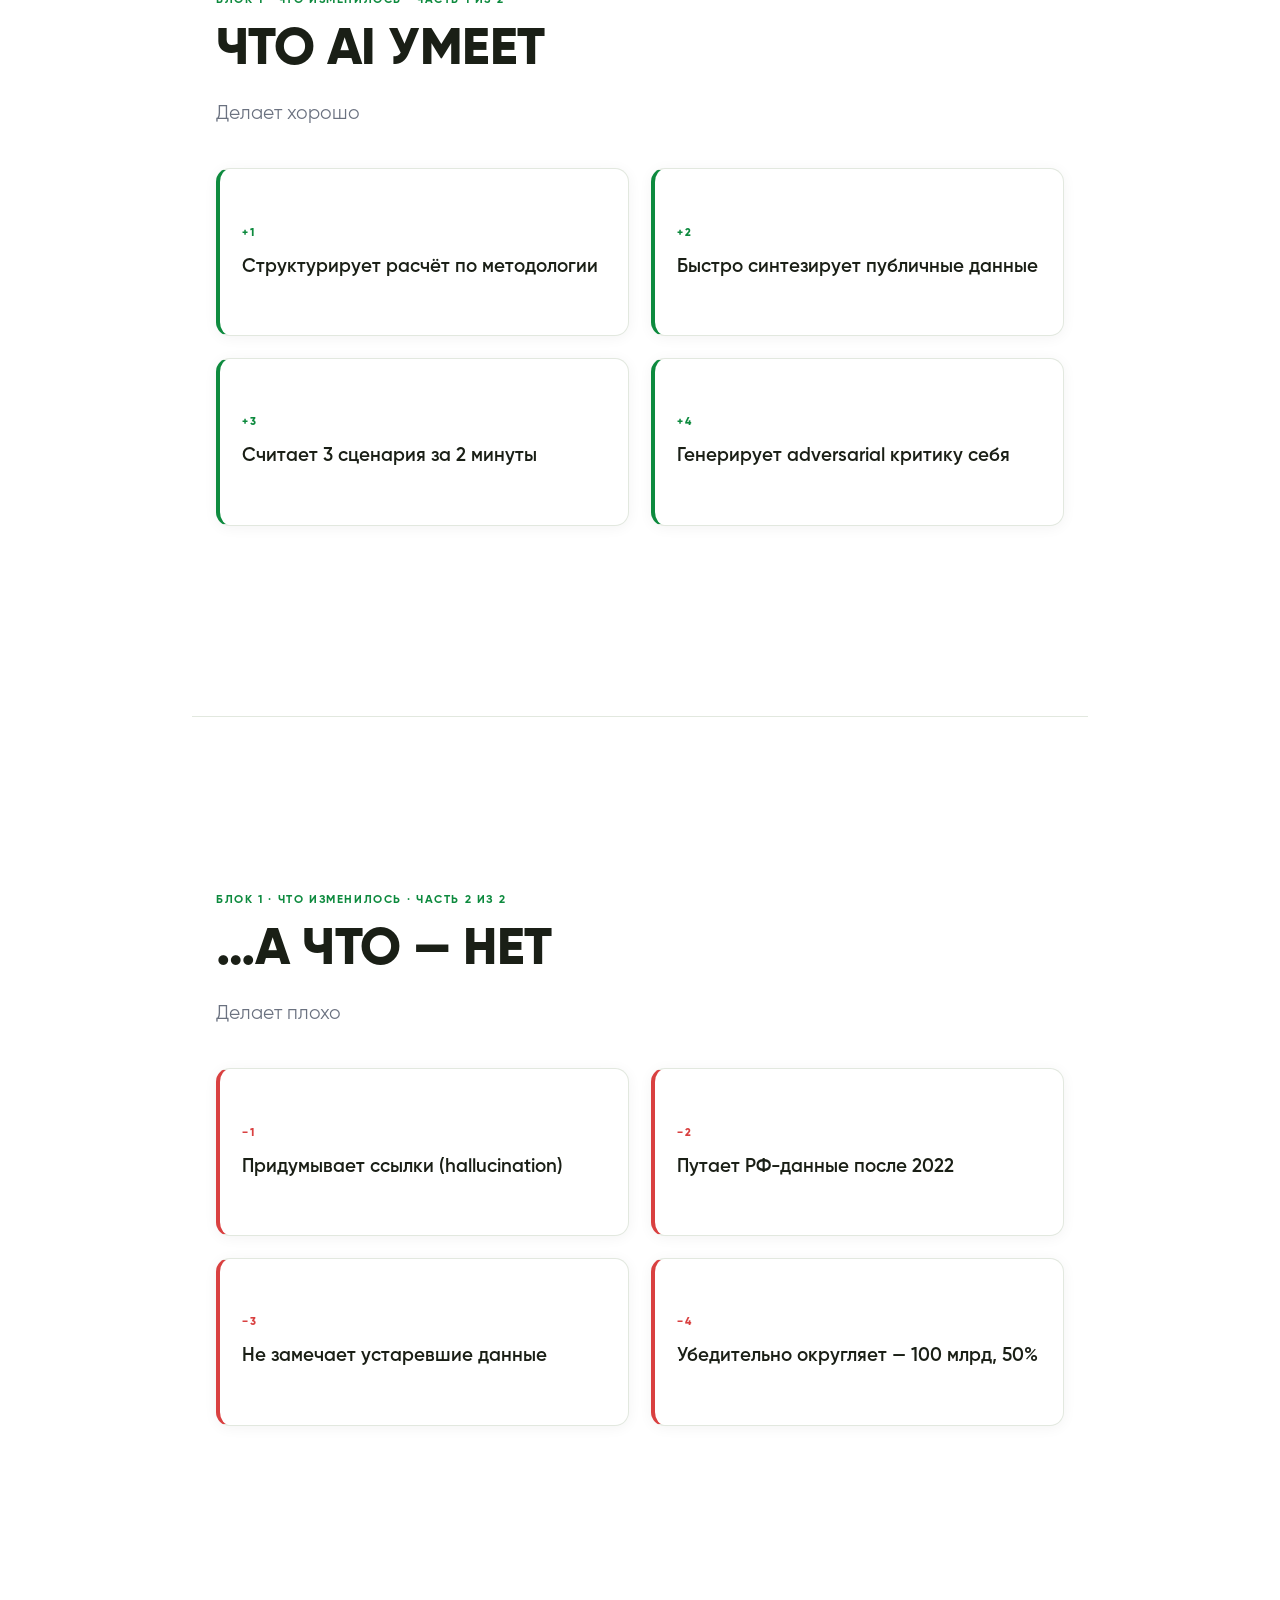
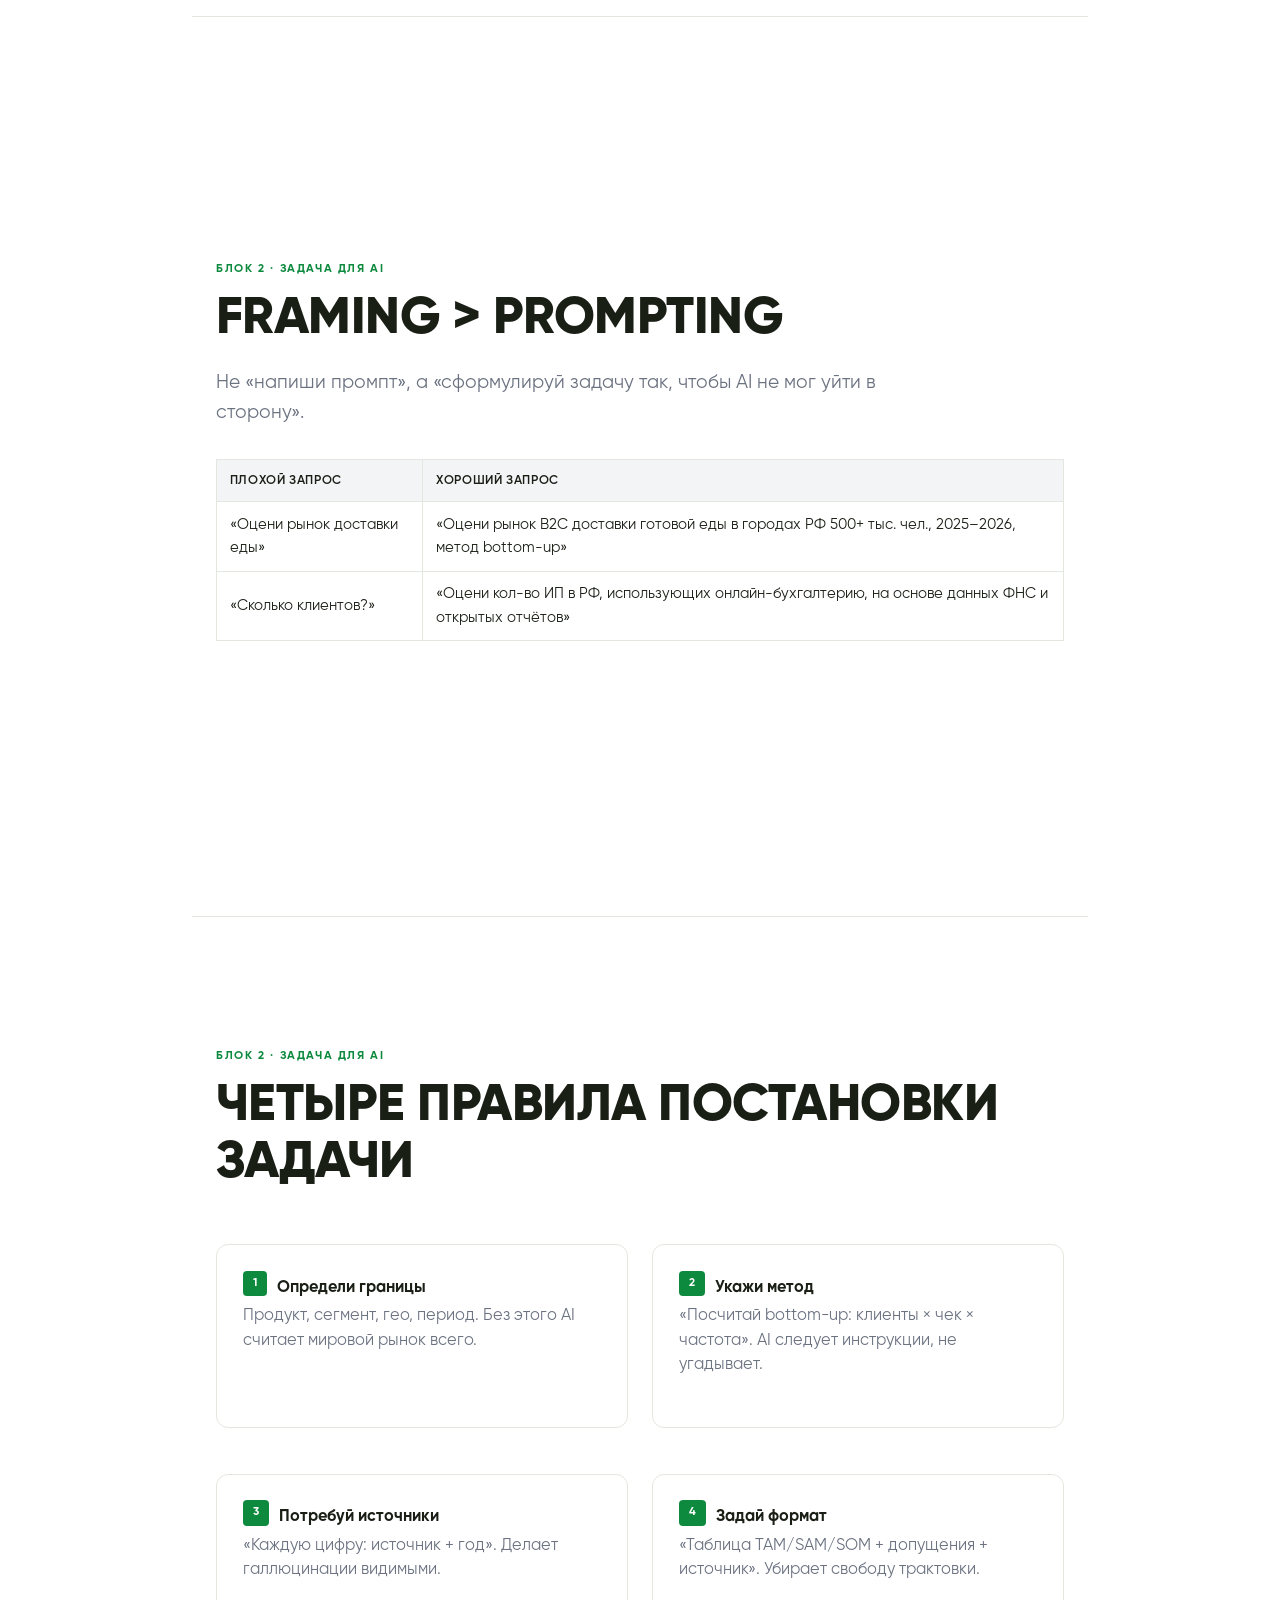
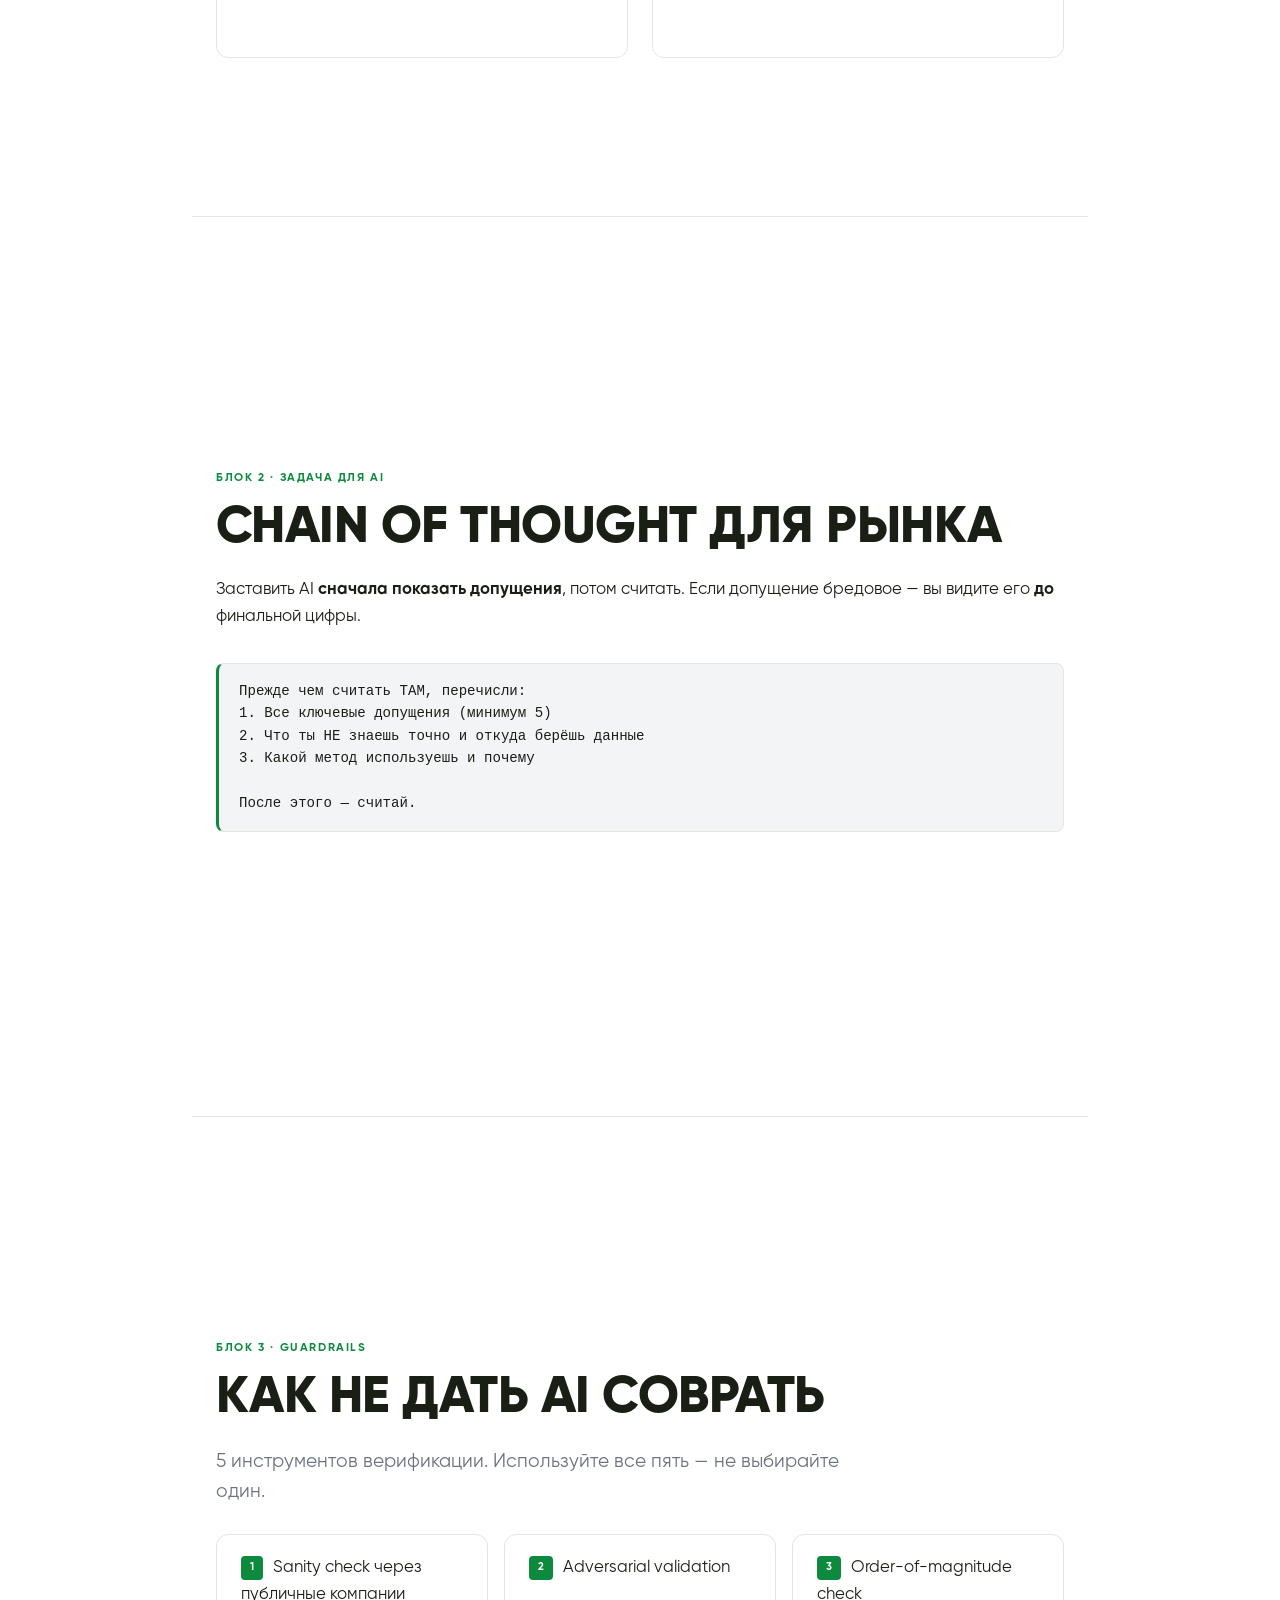
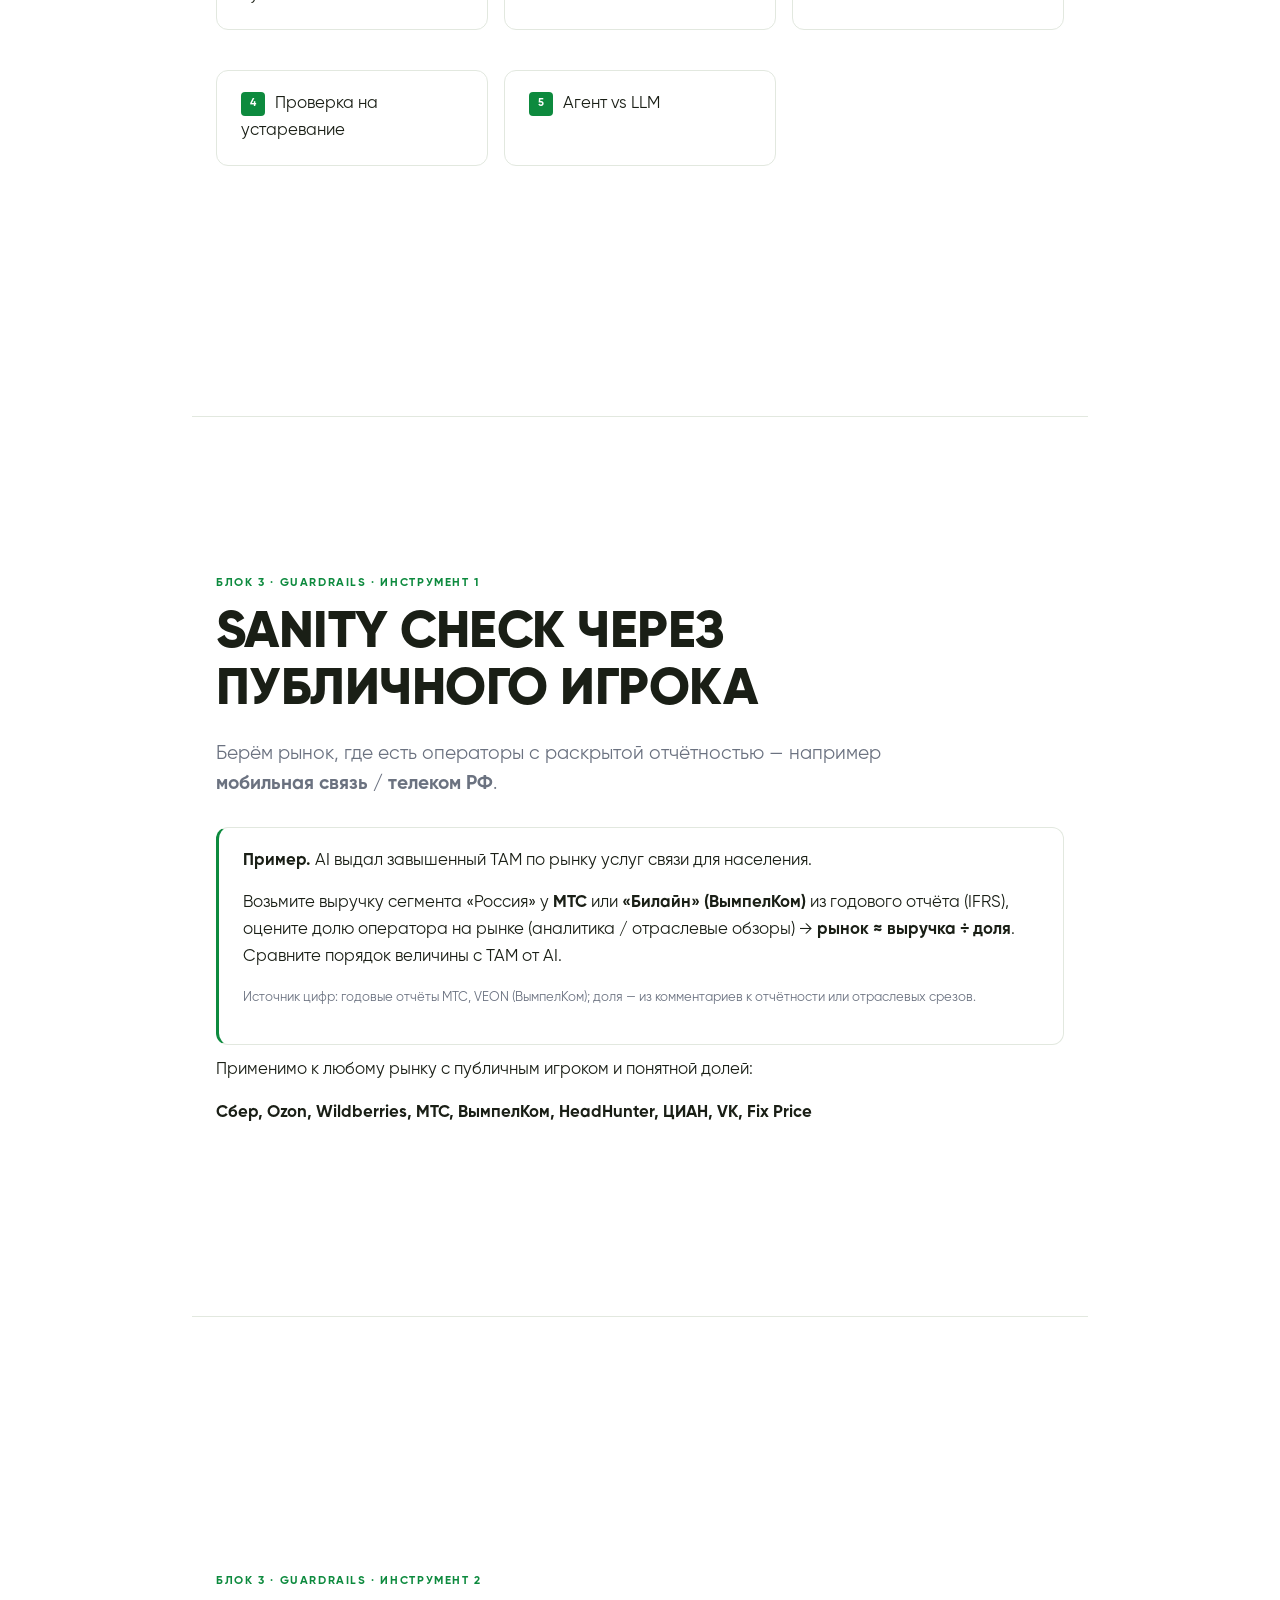
==== commit a9ecf9de: "Sber deck: add May 5 consultation org slide before contacts (#followup) Made-with: Cursor" ====
--- a/talks/sber-market-ai-2026/index.html
+++ b/talks/sber-market-ai-2026/index.html
@@ -829,6 +829,7 @@
     <li><a href="#practice">Практика</a></li>
     <li><a href="#recap">Recap</a></li>
     <li><a href="#cheat-sheet">Шпаргалка</a></li>
+    <li><a href="#followup">5 мая</a></li>
     <li><a href="#thanks">Контакты</a></li>
   </ul>
   <div class="progress" aria-hidden="true"><div class="progress-bar" id="progressBar"></div></div>
@@ -1437,6 +1438,18 @@
     </div>
   </section>
 
+  <!-- Консультация (организационный слайд для скрина) -->
+  <section id="followup">
+    <span class="eyebrow">После лекции · Организация</span>
+    <h1>Консультация 5 мая</h1>
+    <p class="lead"><strong>5 мая</strong> — сессия, где у <strong>каждой команды</strong> будет <strong>8–10 минут</strong> обратной связи от меня по вашему анализу рынка и на ваши вопросы.</p>
+    <div class="card card-accent">
+      <strong>До 30 апреля</strong>
+      <p style="margin:0.5rem 0 0;">Пришлите материалы (файлы с анализом рынка и всё нужное для разбора). Организаторы подготовят <strong>страницу для загрузки</strong> и соберут всё в одном месте — ссылку и формат пришлют отдельно.</p>
+    </div>
+    <p style="margin-top:1.25rem;font-size:0.95rem;color:var(--brand-muted);">Слайд можно заскринить, чтобы не потерять дедлайн и суть формата.</p>
+  </section>
+
   <!-- ══ THANKS -->
   <section id="thanks">
     <span class="eyebrow">Контакты</span>
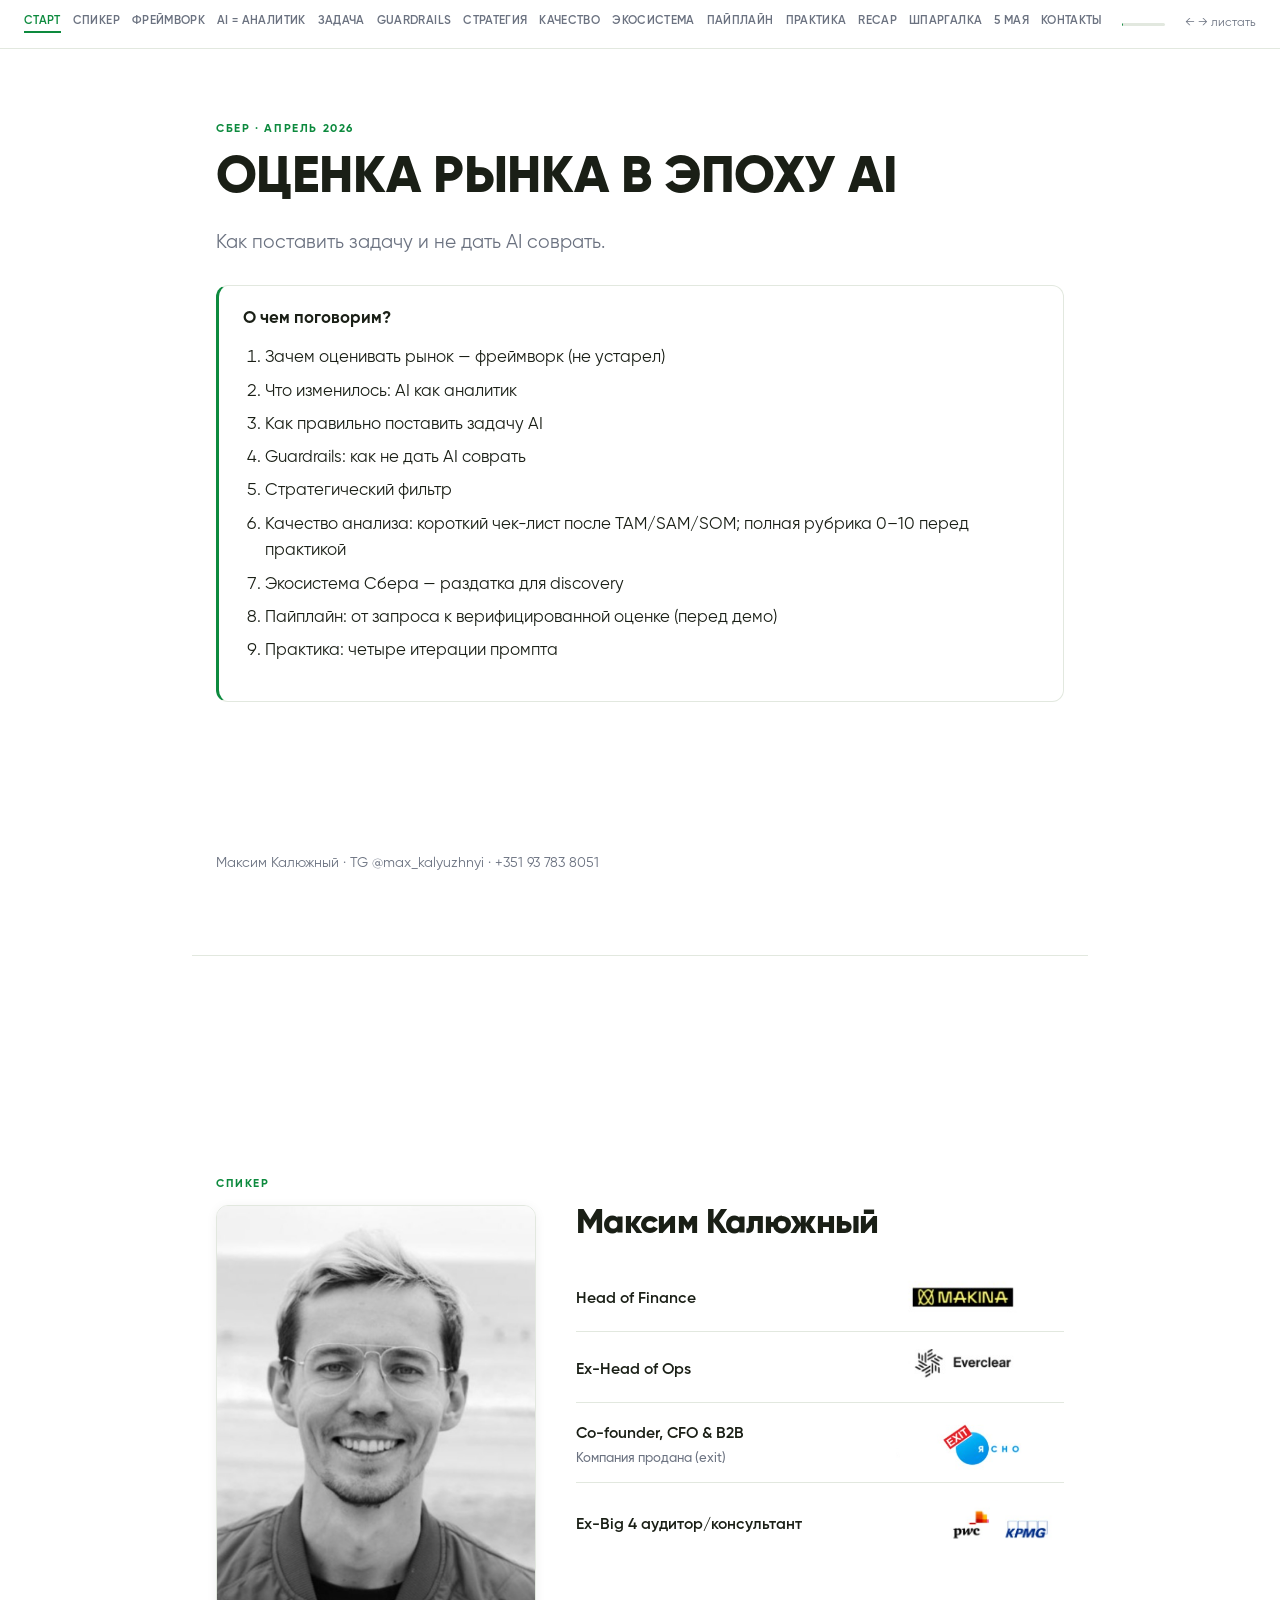
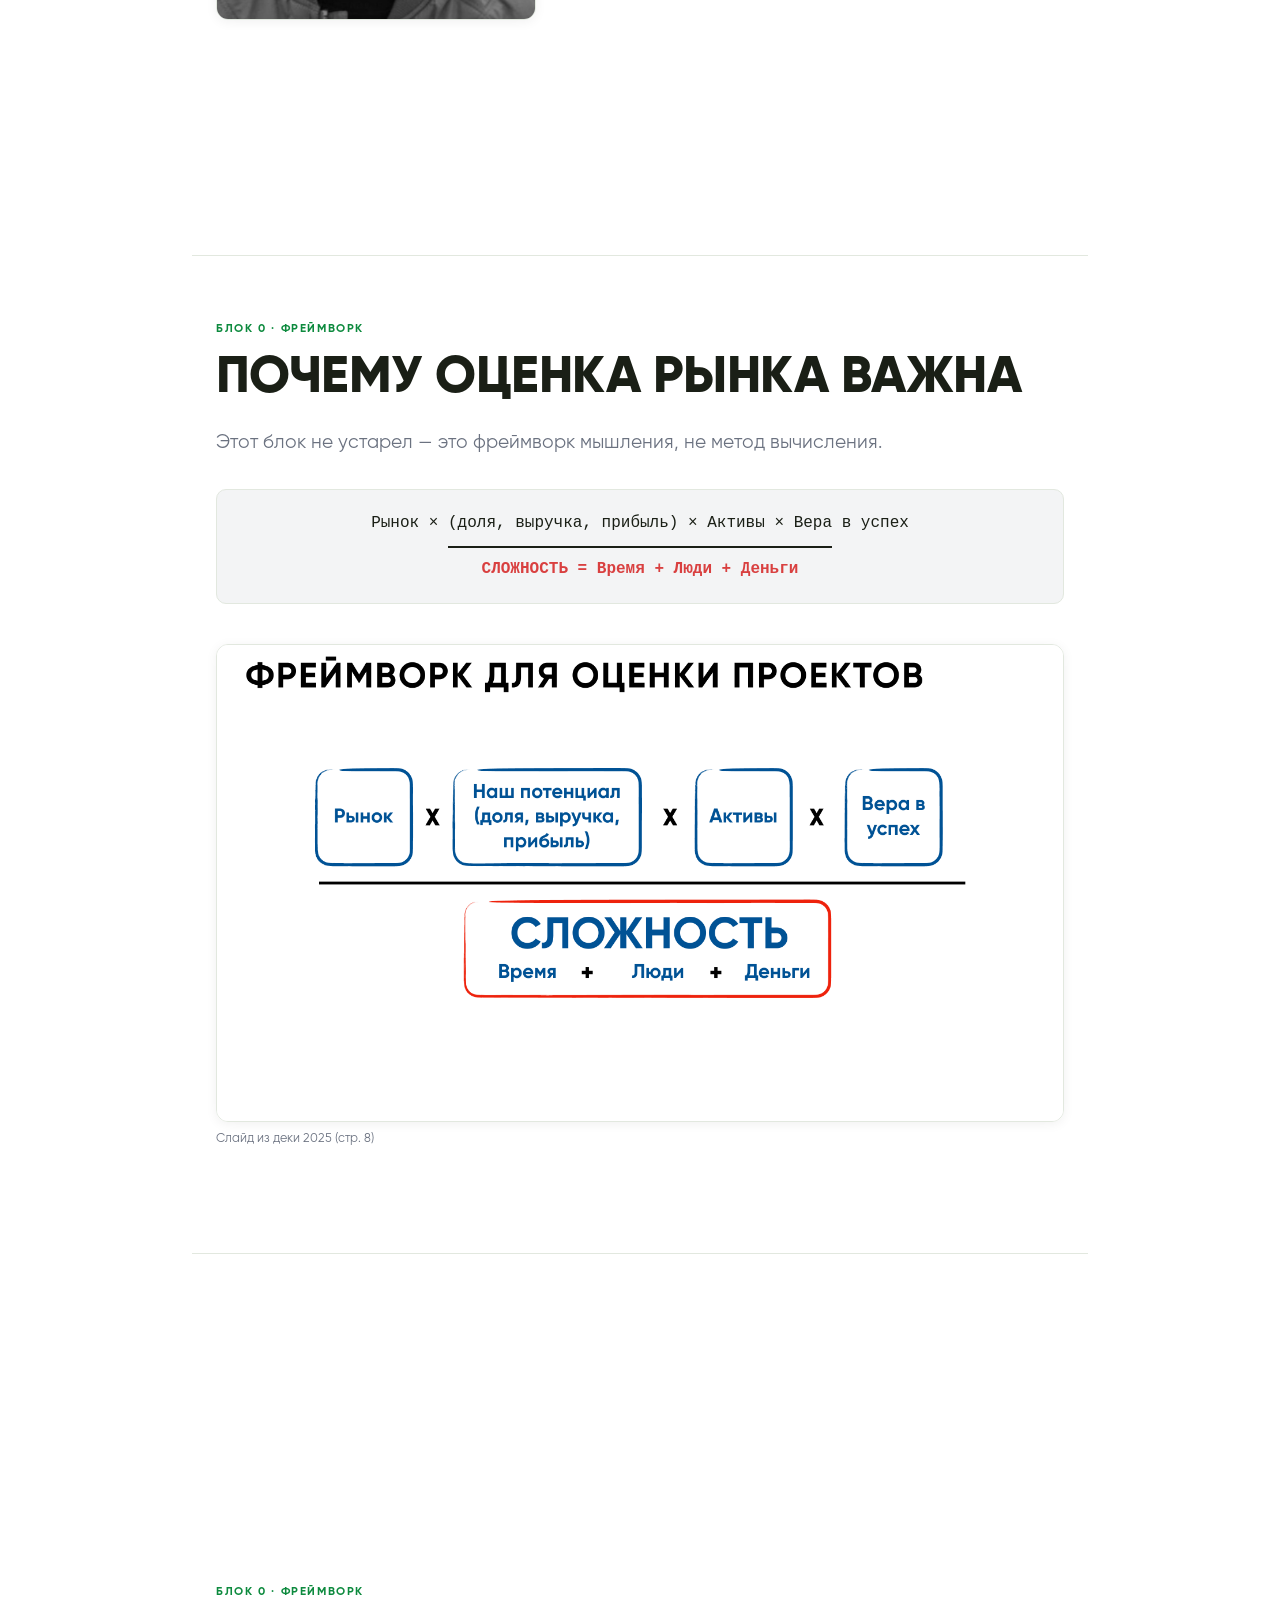
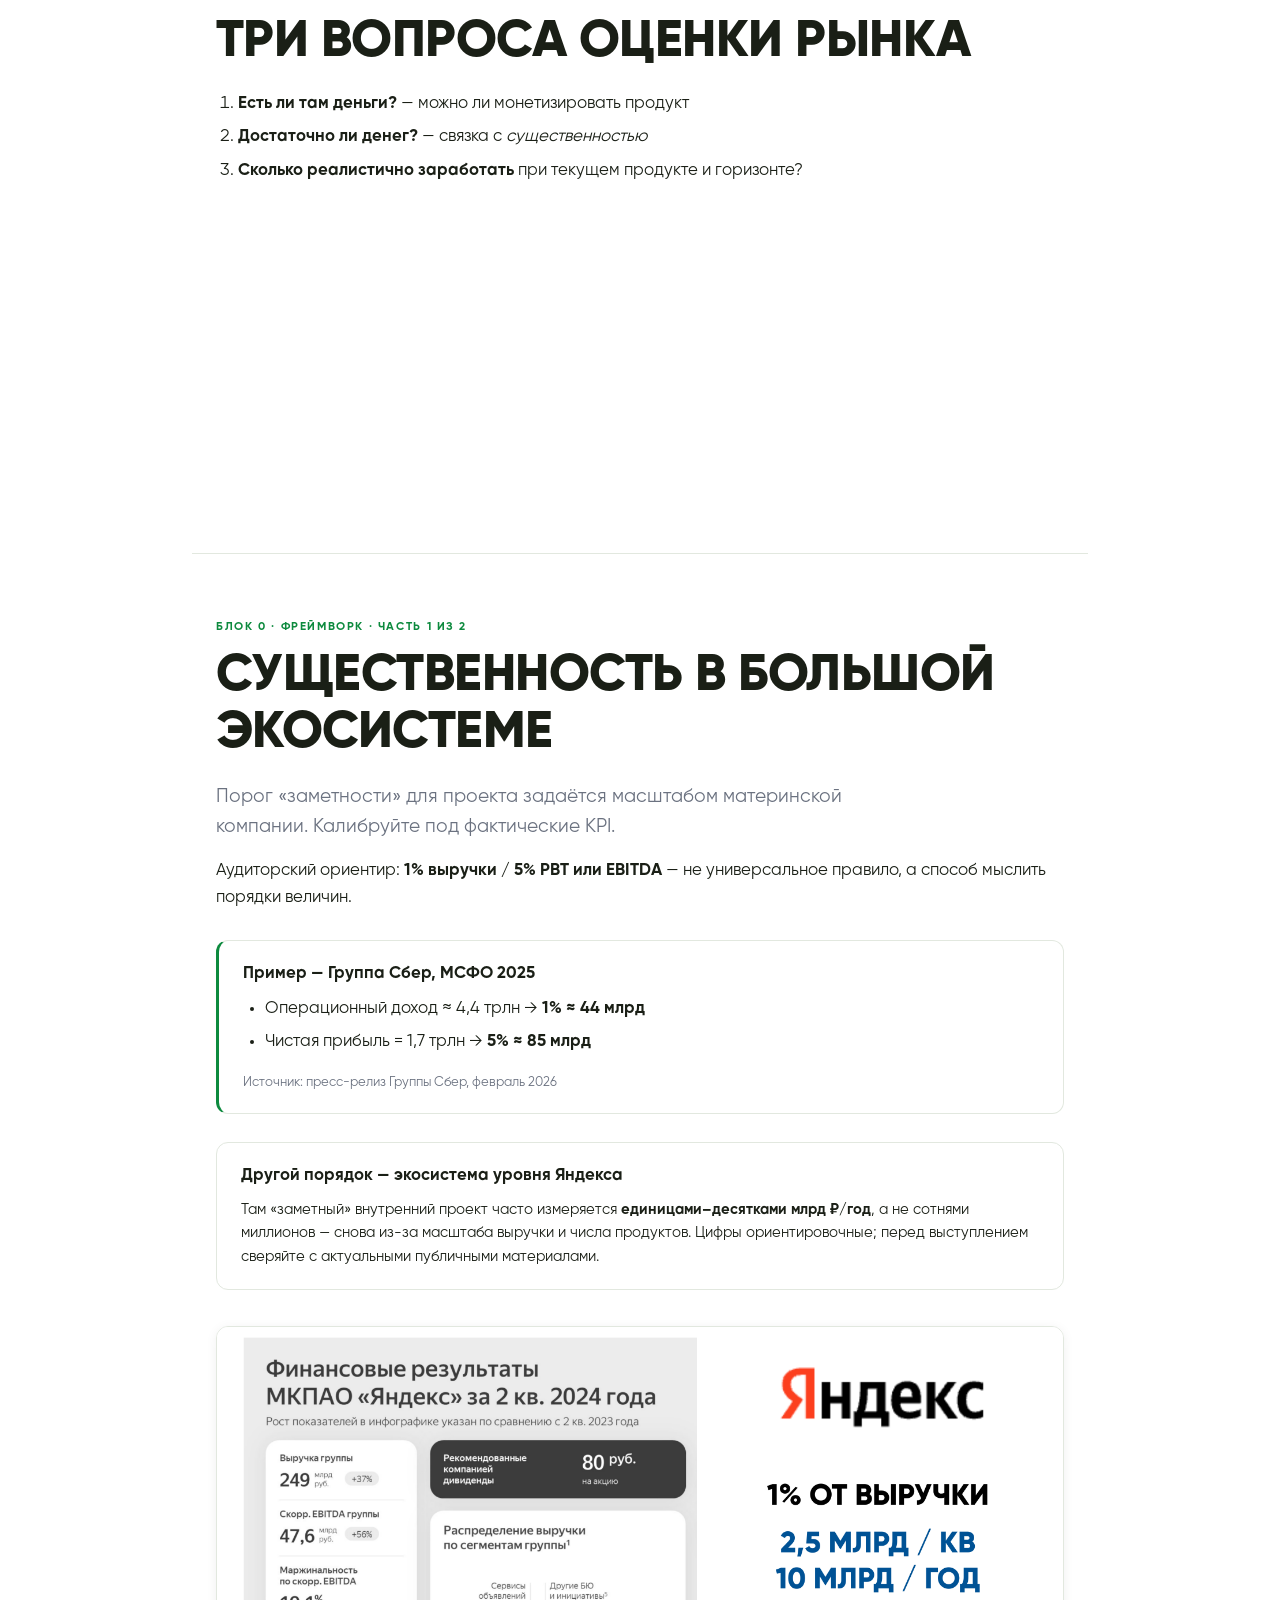
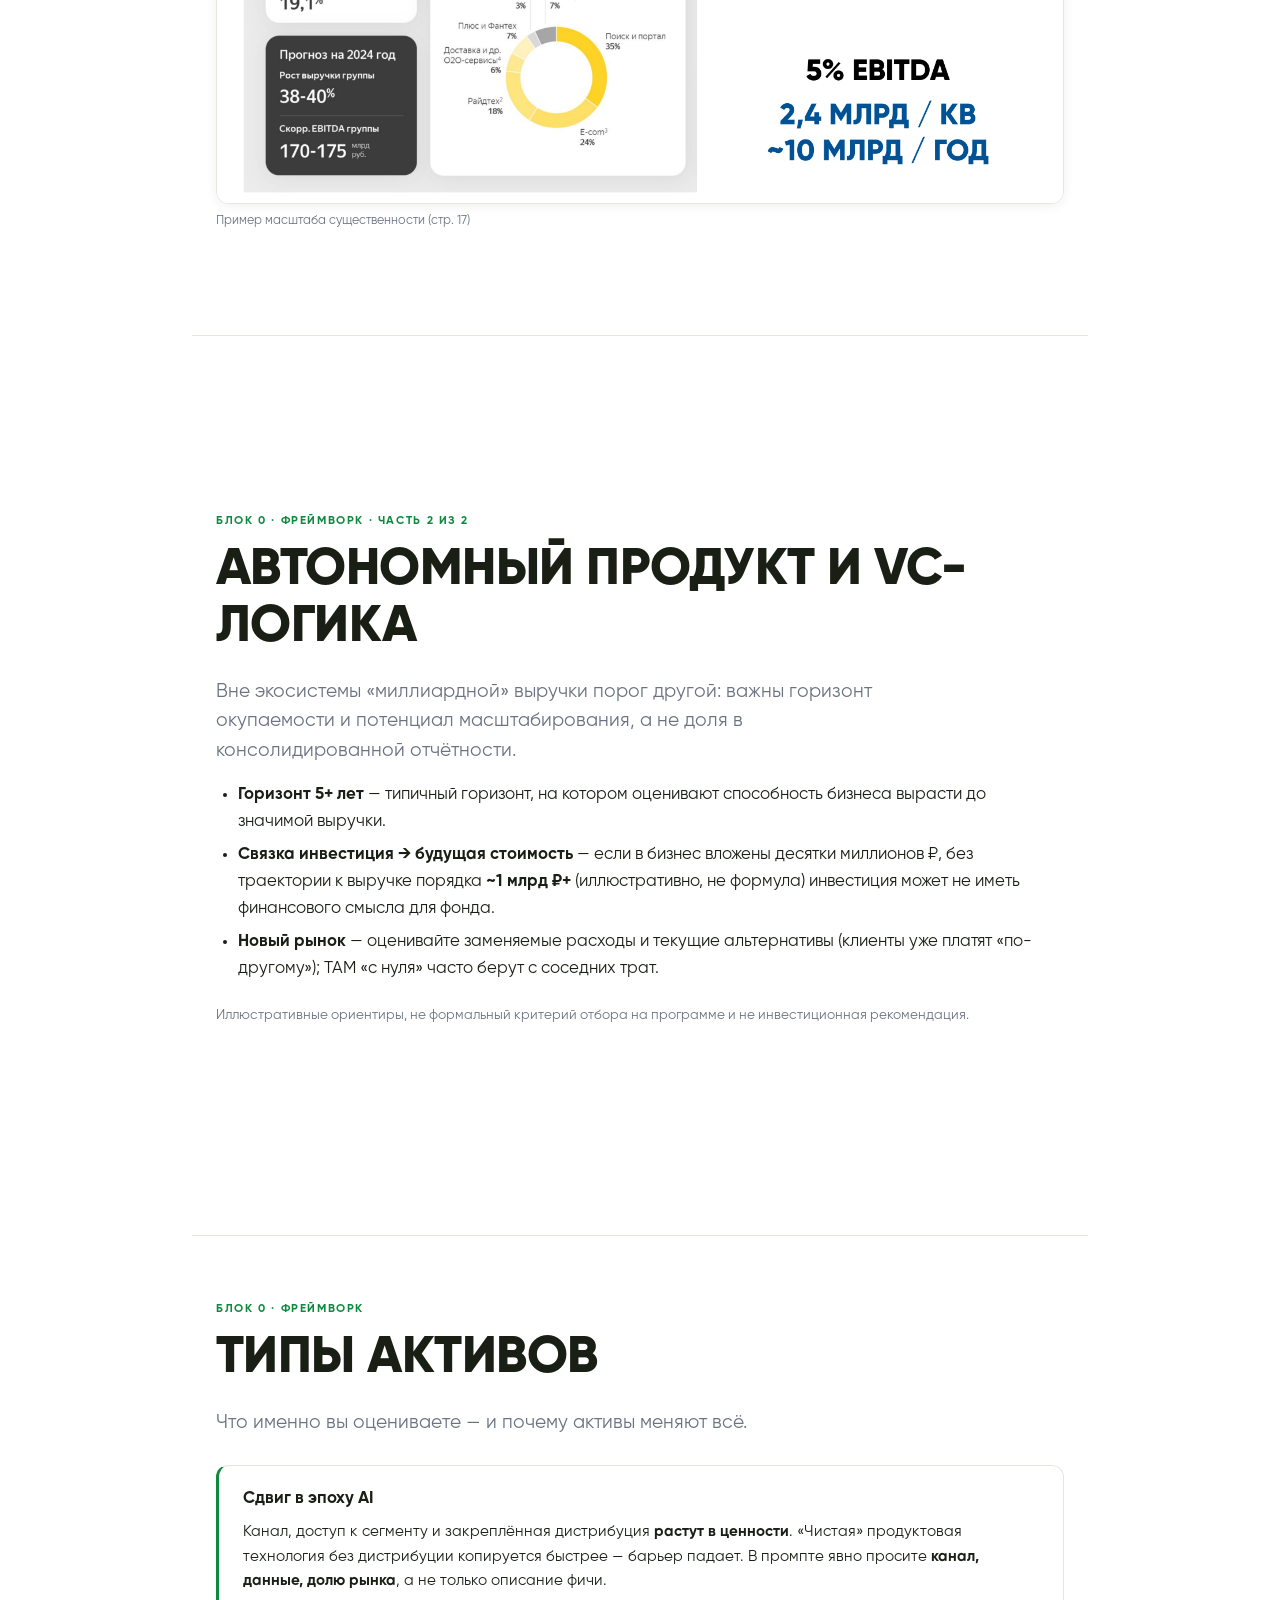
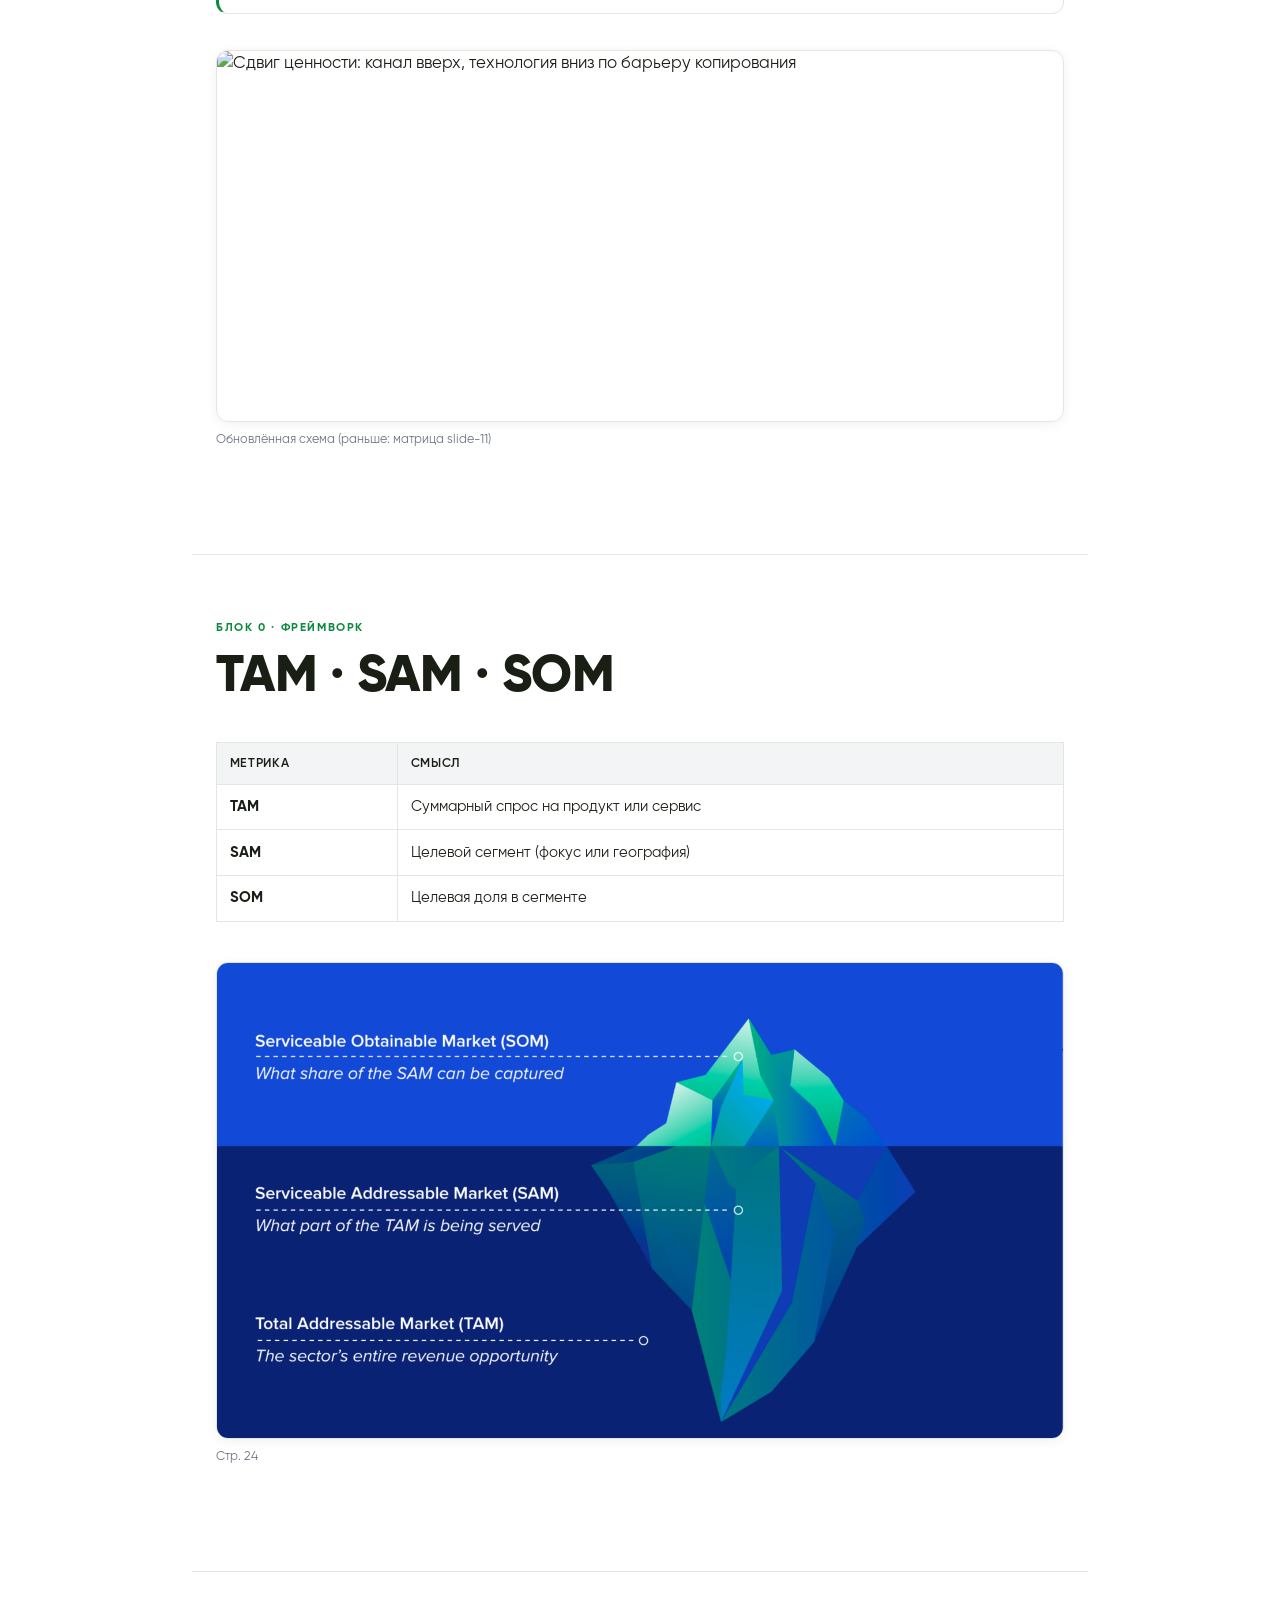
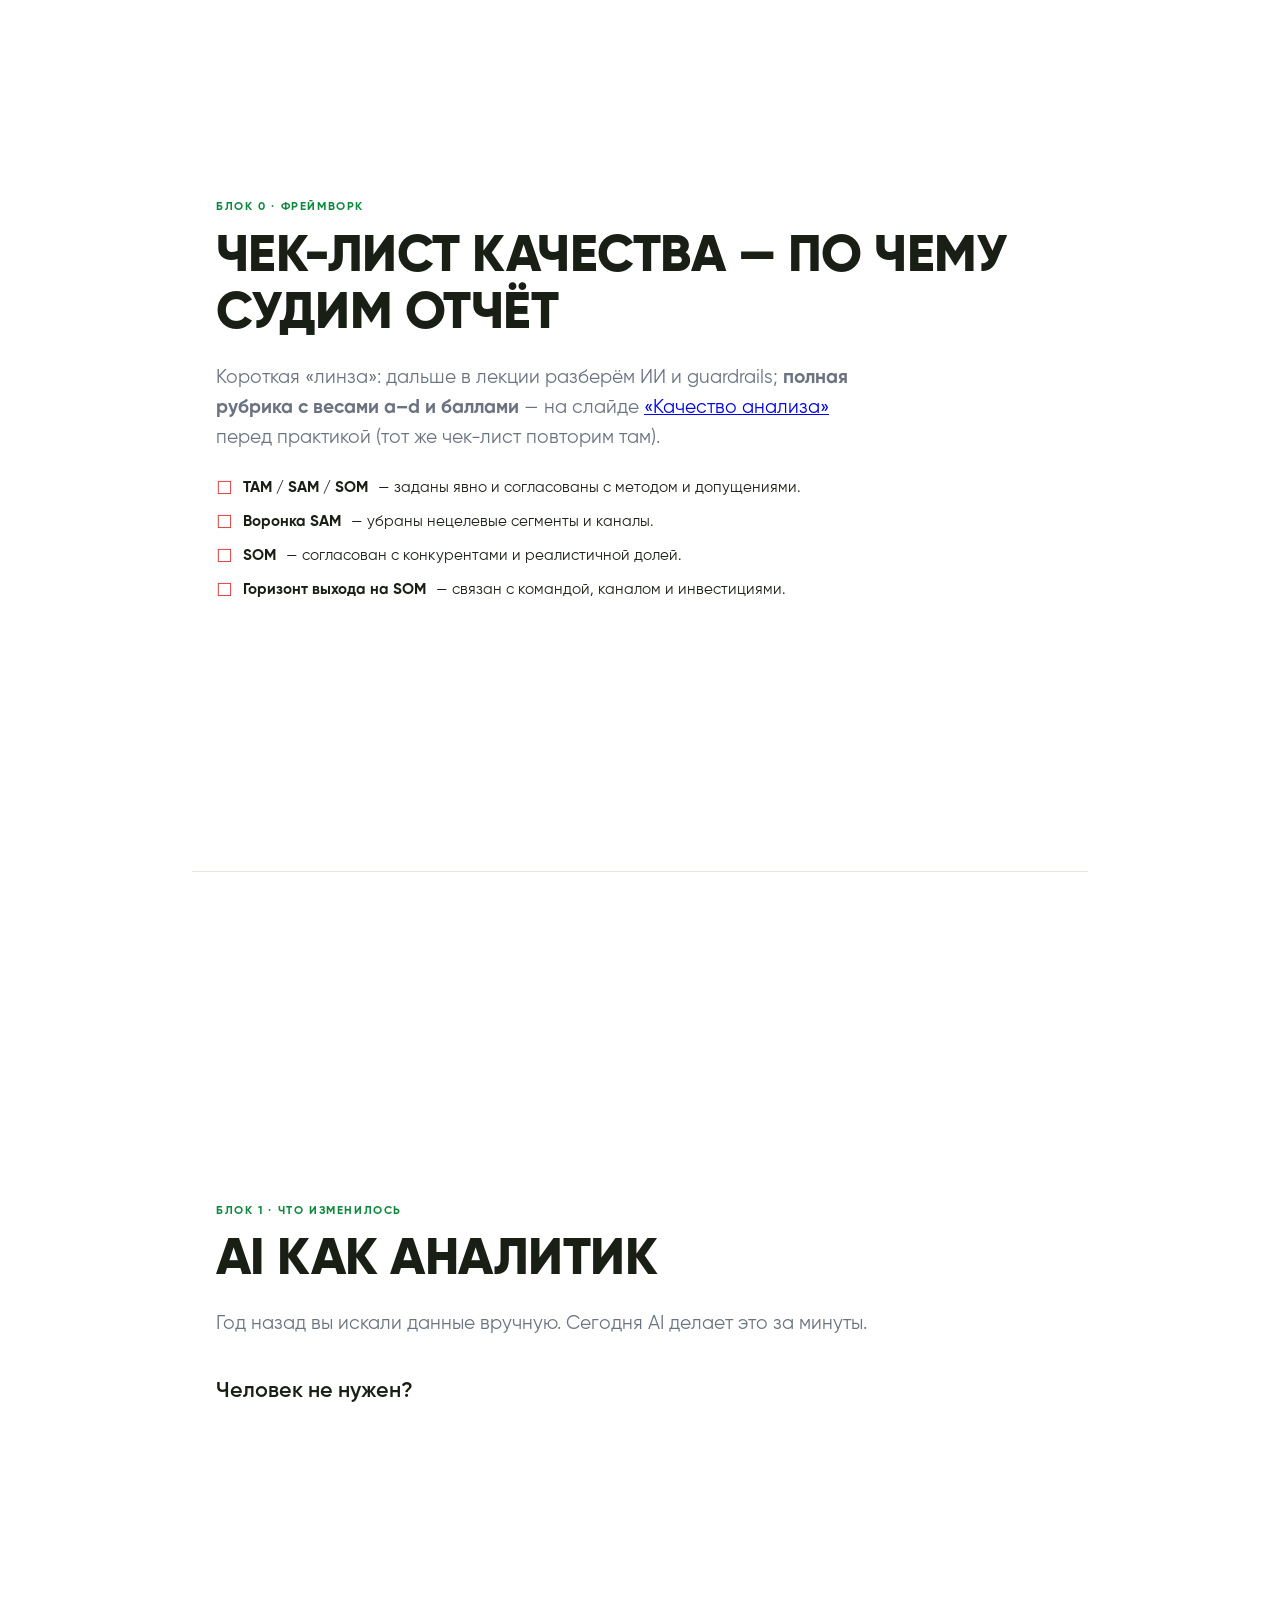
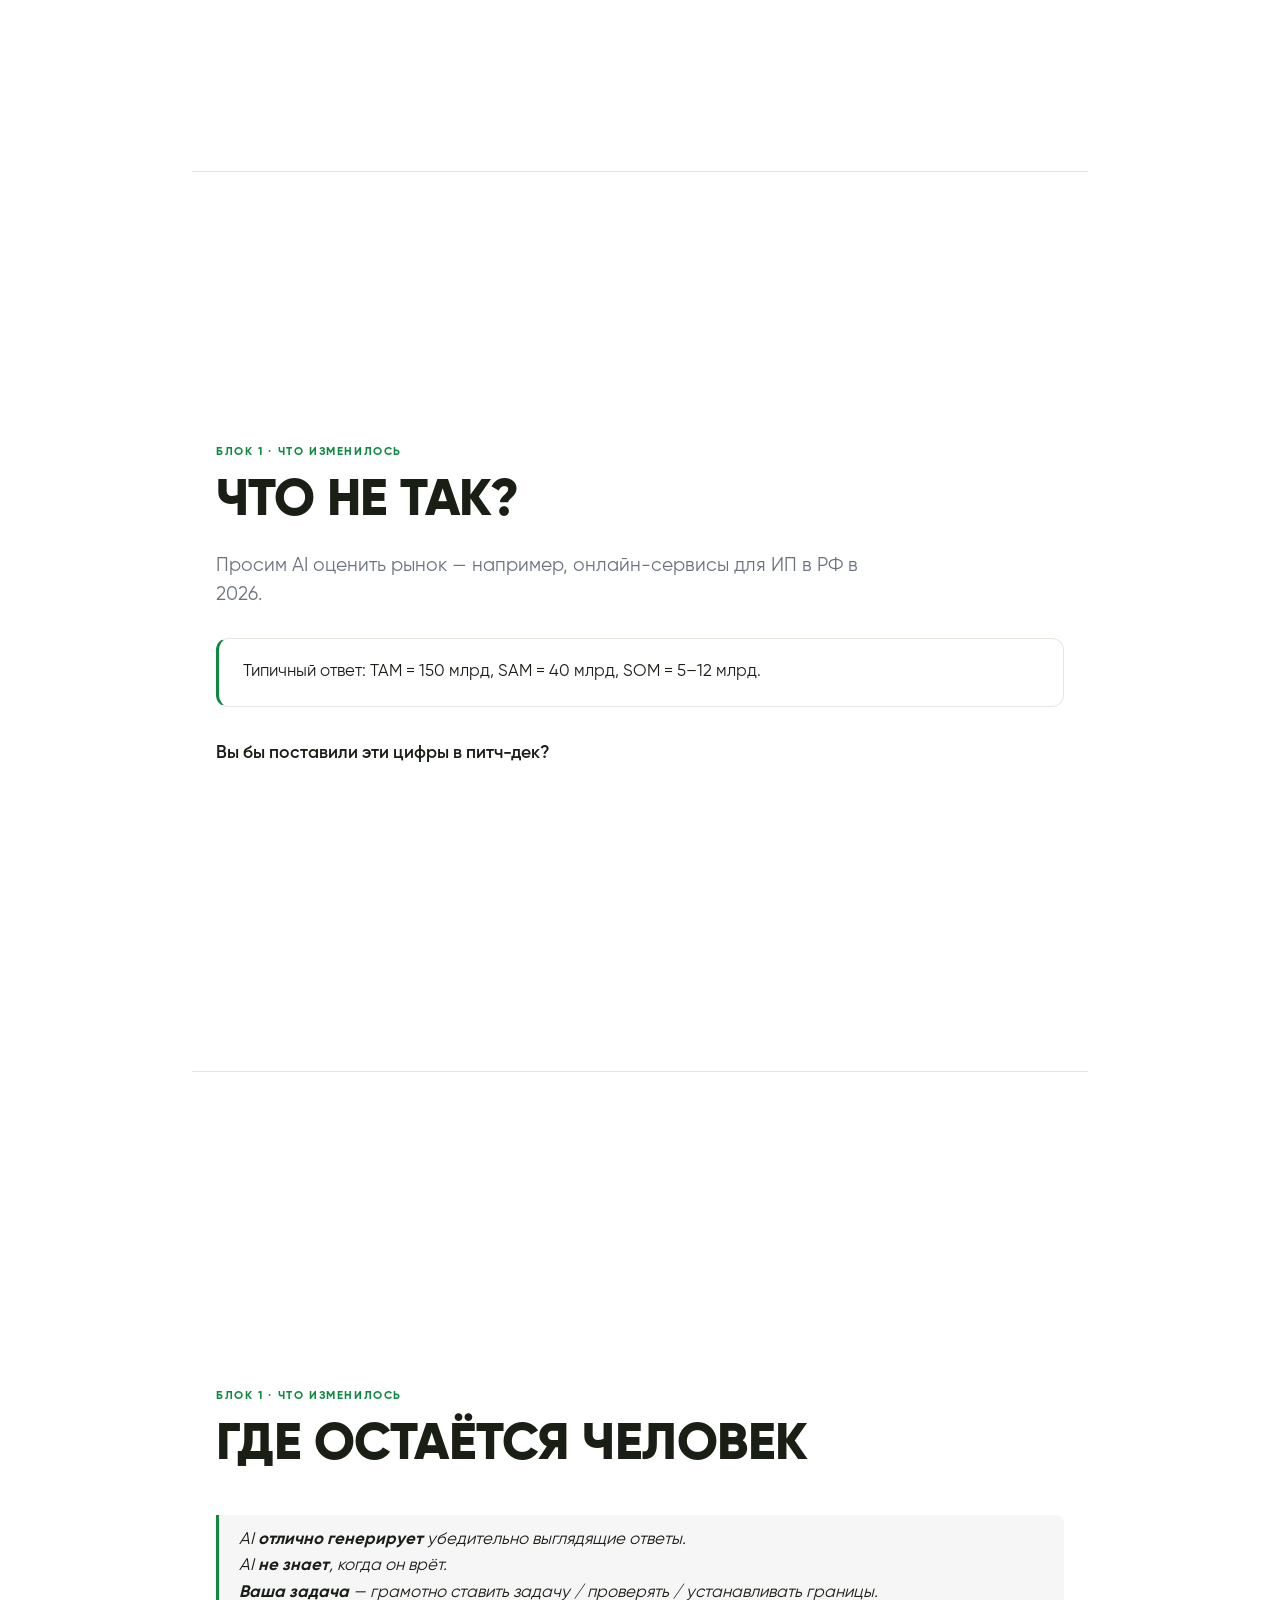
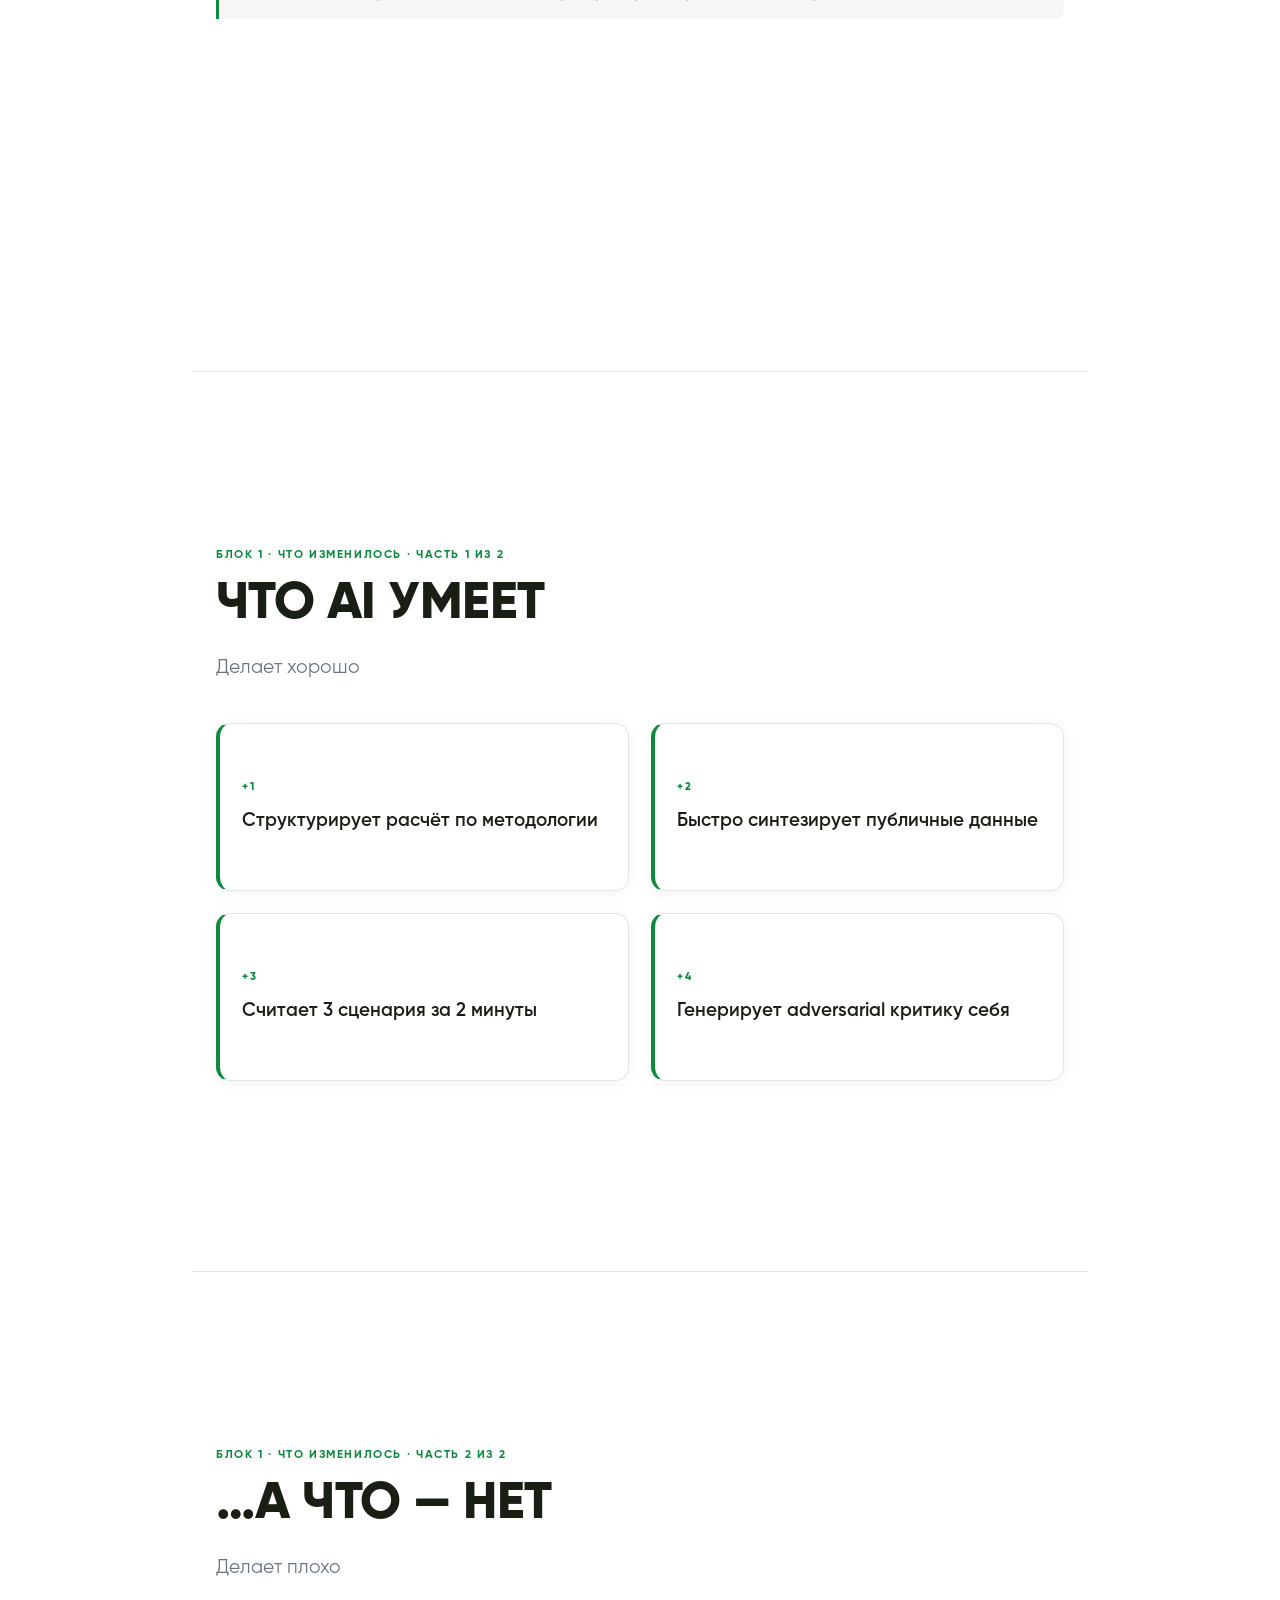
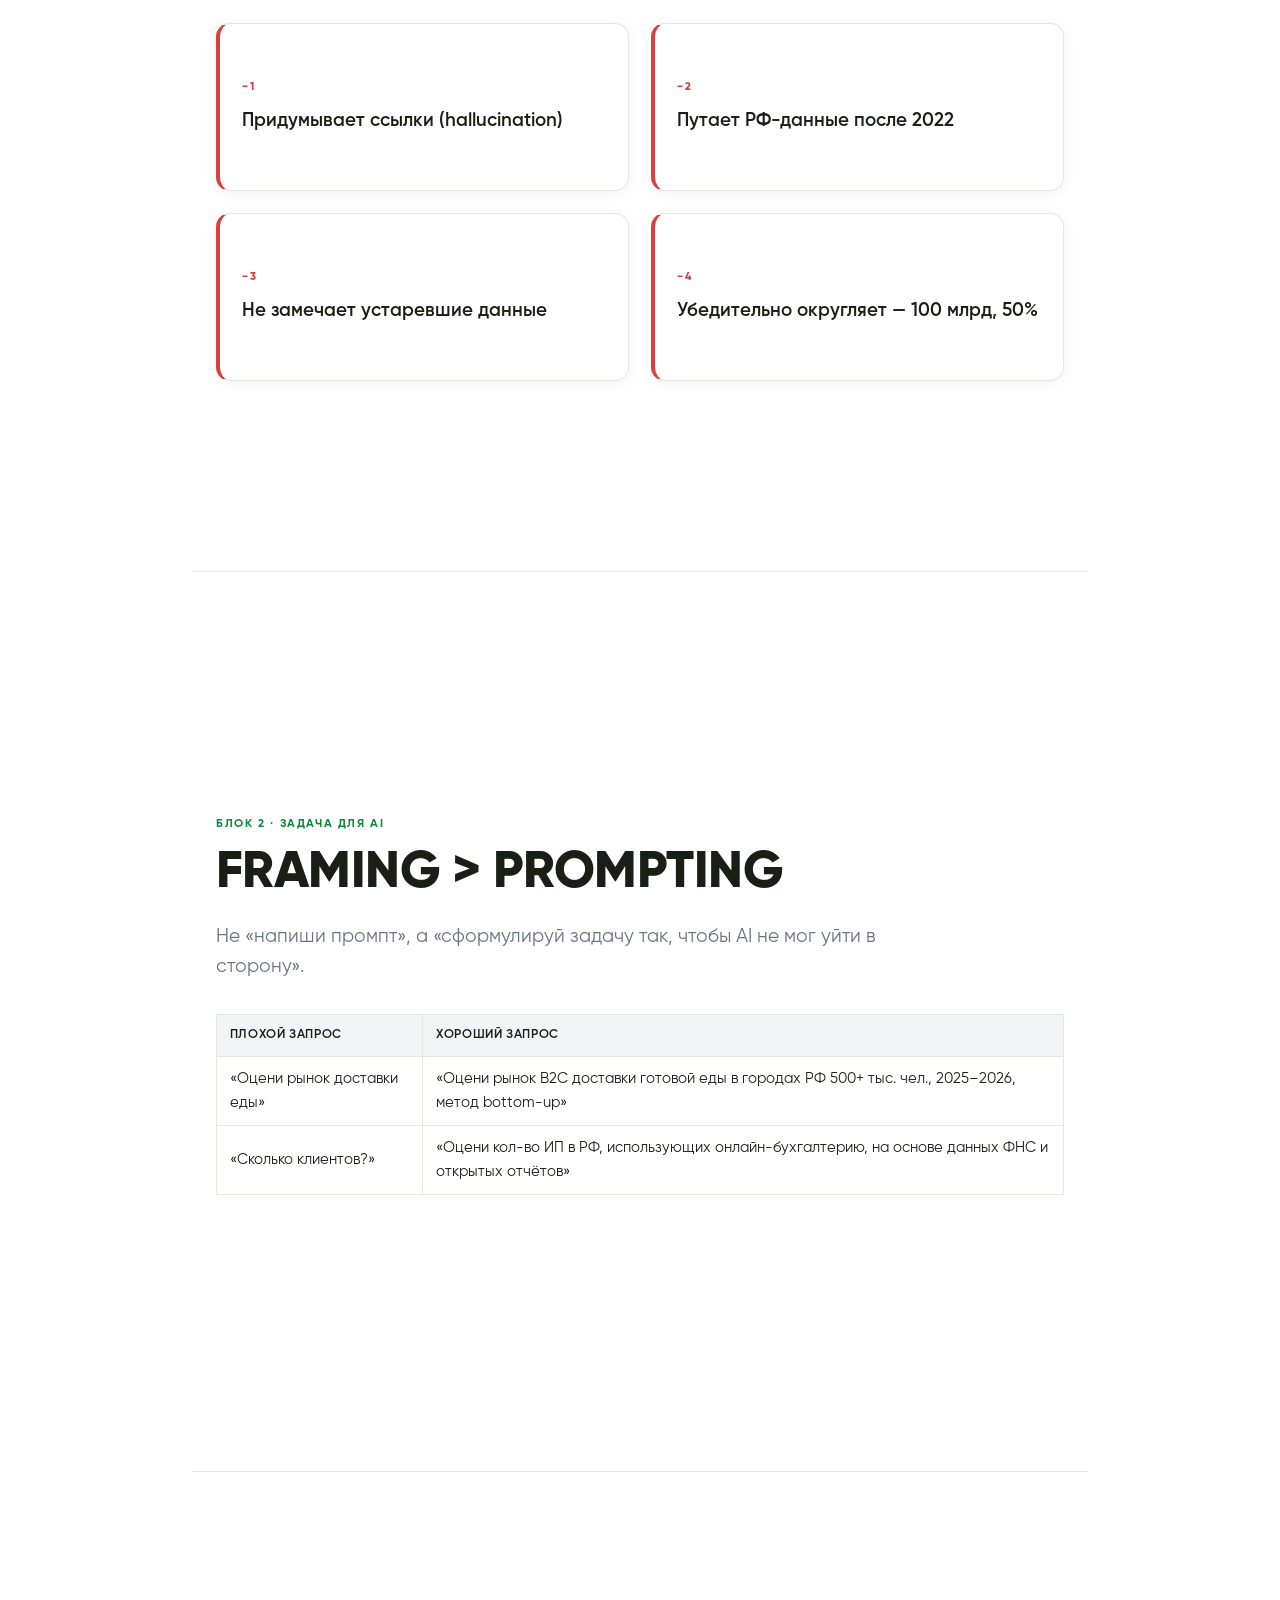
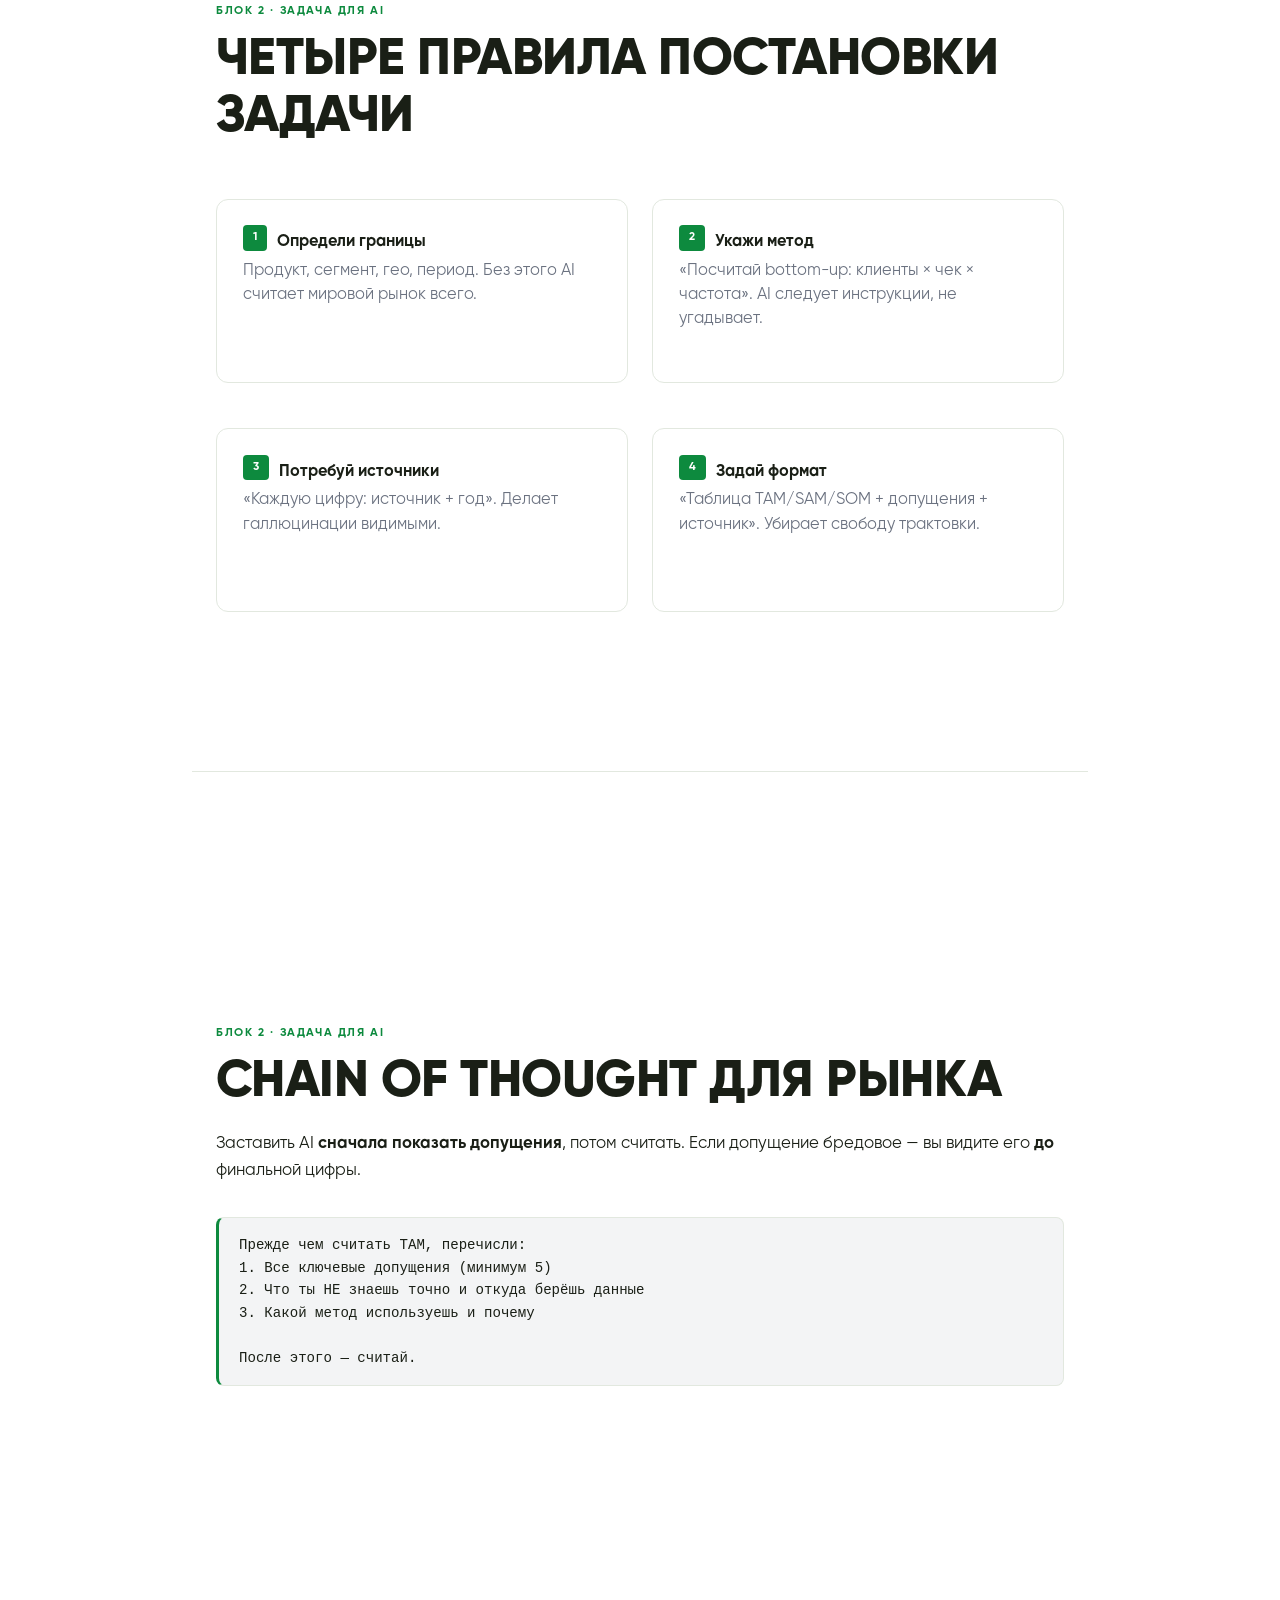
==== commit dbfcbc82: "deck(sber-market-ai-2026): checklist preview, workflow pipeline, split materiality, assets SVG, ecos" ====
--- a/talks/sber-market-ai-2026/index.html
+++ b/talks/sber-market-ai-2026/index.html
@@ -3,6 +3,9 @@
 <html lang="ru" data-client="sber">
 <head>
   <meta charset="utf-8" />
+  <!-- Avoid stale deck in browser during iterations (remove for static hosting if needed) -->
+  <meta http-equiv="Cache-Control" content="no-cache, no-store, must-revalidate" />
+  <meta http-equiv="Pragma" content="no-cache" />
   <meta name="viewport" content="width=device-width, initial-scale=1" />
   <title>Оценка рынка в эпоху AI — Сбер 2026</title>
   <link rel="stylesheet" href="../../brand.css" />
@@ -349,6 +352,62 @@
       color: var(--brand-danger);
       flex-shrink: 0;
       line-height: 1.3;
+    }
+
+    /* ─── Workflow pipeline (slide before live demo) ─── */
+    .pipeline-flow {
+      display: flex;
+      flex-wrap: wrap;
+      align-items: stretch;
+      justify-content: center;
+      gap: 0.25rem 0;
+      margin: 1.1rem 0 0.35rem;
+      width: 100%;
+    }
+
+    .pipeline-step {
+      flex: 1 1 88px;
+      min-width: 5rem;
+      max-width: 11rem;
+      background: #fff;
+      border: 1px solid var(--brand-border);
+      border-radius: 10px;
+      padding: 0.55rem 0.45rem;
+      text-align: center;
+      font-size: 0.76rem;
+      line-height: 1.32;
+    }
+
+    .pipeline-step .pipeline-label {
+      display: block;
+      font-size: 0.62rem;
+      font-weight: 700;
+      letter-spacing: 0.05em;
+      text-transform: uppercase;
+      color: var(--brand-accent);
+      margin-bottom: 0.3rem;
+    }
+
+    .pipeline-step .pipeline-hint {
+      display: block;
+      font-size: 0.7rem;
+      color: var(--brand-muted);
+      margin-top: 0.3rem;
+    }
+
+    .pipeline-arrow {
+      align-self: center;
+      color: var(--brand-muted);
+      font-size: 1.05rem;
+      font-weight: 700;
+      flex: 0 0 1.1rem;
+      text-align: center;
+      line-height: 1;
+    }
+
+    @media (max-width: 900px) {
+      .pipeline-flow { flex-direction: column; align-items: stretch; }
+      .pipeline-arrow { transform: rotate(90deg); margin: 0.15rem 0; }
     }
 
     /* ─── Blockquote ─── */
@@ -810,6 +869,35 @@
       li {
         margin-bottom: 0.15rem !important;
       }
+
+      /* Dense pipeline slide: fit one printed page */
+      #workflow-pipeline .pipeline-flow {
+        flex-direction: row !important;
+        flex-wrap: wrap !important;
+        gap: 0.1rem !important;
+        margin: 0.25rem 0 !important;
+      }
+
+      #workflow-pipeline .pipeline-step {
+        flex: 1 1 26% !important;
+        font-size: 6.5pt !important;
+        padding: 0.2rem 0.25rem !important;
+        min-width: 0 !important;
+        max-width: none !important;
+      }
+
+      #workflow-pipeline .pipeline-hint {
+        font-size: 5.5pt !important;
+      }
+
+      #workflow-pipeline .pipeline-arrow {
+        transform: none !important;
+        font-size: 7pt !important;
+      }
+
+      #assets .slide-figure img {
+        max-height: 2.15in !important;
+      }
     }
   </style>
 </head>
@@ -826,6 +914,7 @@
     <li><a href="#strategy">Стратегия</a></li>
     <li><a href="#quality-rubric">Качество</a></li>
     <li><a href="#ecosystem-daisy">Экосистема</a></li>
+    <li><a href="#workflow-pipeline">Пайплайн</a></li>
     <li><a href="#practice">Практика</a></li>
     <li><a href="#recap">Recap</a></li>
     <li><a href="#cheat-sheet">Шпаргалка</a></li>
@@ -851,8 +940,9 @@
         <li>Как правильно поставить задачу AI</li>
         <li>Guardrails: как не дать AI соврать</li>
         <li>Стратегический фильтр</li>
-        <li>Качество анализа: рубрика 0–10</li>
+        <li>Качество анализа: короткий чек-лист после TAM/SAM/SOM; полная рубрика 0–10 перед практикой</li>
         <li>Экосистема Сбера — раздатка для discovery</li>
+        <li>Пайплайн: от запроса к верифицированной оценке (перед демо)</li>
         <li>Практика: четыре итерации промпта</li>
       </ol>
     </div>
@@ -921,11 +1011,12 @@
     </ol>
   </section>
 
-  <!-- 4 ══ FRAMEWORK: существенность -->
-  <section id="materiality">
-    <span class="eyebrow">Блок 0 · Фреймворк</span>
-    <h1>Существенность</h1>
-    <p>Порог: <strong>1% выручки / 5% PBT или EBITDA</strong> — калибруйте под компанию.</p>
+  <!-- 4a ══ FRAMEWORK: существенность — большая экосистема -->
+  <section id="materiality-ecosystem">
+    <span class="eyebrow">Блок 0 · Фреймворк · часть 1 из 2</span>
+    <h1>Существенность в большой экосистеме</h1>
+    <p class="lead">Порог «заметности» для проекта задаётся масштабом материнской компании. Калибруйте под фактические KPI.</p>
+    <p>Аудиторский ориентир: <strong>1% выручки / 5% PBT или EBITDA</strong> — не универсальное правило, а способ мыслить порядки величин.</p>
     <div class="card card-accent">
       <strong>Пример — Группа Сбер, МСФО 2025</strong>
       <ul style="margin-top:0.5rem;">
@@ -934,10 +1025,27 @@
       </ul>
       <p style="margin:0.5rem 0 0;font-size:0.82rem;color:var(--brand-muted);">Источник: пресс-релиз Группы Сбер, февраль 2026</p>
     </div>
+    <div class="card" style="margin-top:1rem;">
+      <strong>Другой порядок — экосистема уровня Яндекса</strong>
+      <p style="margin:0.5rem 0 0;font-size:0.93rem;">Там «заметный» внутренний проект часто измеряется <strong>единицами–десятками млрд ₽/год</strong>, а не сотнями миллионов — снова из-за масштаба выручки и числа продуктов. Цифры ориентировочные; перед выступлением сверяйте с актуальными публичными материалами.</p>
+    </div>
     <figure class="slide-figure">
       <img src="lecture_assets/slide-17.png" alt="Иллюстрация порогов 1% и 5%" width="1920" height="1080" loading="lazy" decoding="async" />
       <figcaption>Пример масштаба существенности (стр. 17)</figcaption>
     </figure>
+  </section>
+
+  <!-- 4b ══ FRAMEWORK: существенность — автономный продукт / VC -->
+  <section id="materiality-standalone">
+    <span class="eyebrow">Блок 0 · Фреймворк · часть 2 из 2</span>
+    <h1>Автономный продукт и VC-логика</h1>
+    <p class="lead">Вне экосистемы «миллиардной» выручки порог другой: важны горизонт окупаемости и потенциал масштабирования, а не доля в консолидированной отчётности.</p>
+    <ul>
+      <li><strong>Горизонт 5+ лет</strong> — типичный горизонт, на котором оценивают способность бизнеса вырасти до значимой выручки.</li>
+      <li><strong>Связка инвестиция → будущая стоимость</strong> — если в бизнес вложены десятки миллионов ₽, без траектории к выручке порядка <strong>~1 млрд ₽+</strong> (иллюстративно, не формула) инвестиция может не иметь финансового смысла для фонда.</li>
+      <li><strong>Новый рынок</strong> — оценивайте заменяемые расходы и текущие альтернативы (клиенты уже платят «по-другому»); TAM «с нуля» часто берут с соседних трат.</li>
+    </ul>
+    <p style="font-size:0.85rem;color:var(--brand-muted);">Иллюстративные ориентиры, не формальный критерий отбора на программе и не инвестиционная рекомендация.</p>
   </section>
 
   <!-- 5 ══ FRAMEWORK: активы -->
@@ -945,9 +1053,13 @@
     <span class="eyebrow">Блок 0 · Фреймворк</span>
     <h1>Типы активов</h1>
     <p class="lead">Что именно вы оцениваете — и почему активы меняют всё.</p>
+    <div class="card card-accent">
+      <strong>Сдвиг в эпоху AI</strong>
+      <p style="margin:0.45rem 0 0;font-size:0.95rem;">Канал, доступ к сегменту и закреплённая дистрибуция <strong>растут в ценности</strong>. «Чистая» продуктовая технология без дистрибуции копируется быстрее — барьер падает. В промпте явно просите <strong>канал, данные, долю рынка</strong>, а не только описание фичи.</p>
+    </div>
     <figure class="slide-figure">
-      <img src="lecture_assets/slide-11.png" alt="Типы активов — ось сложность × стоимость" width="1920" height="1080" loading="lazy" decoding="async" />
-      <figcaption>Матрица активов (стр. 11)</figcaption>
+      <img src="lecture_assets/assets-value-shift.svg" alt="Сдвиг ценности: канал вверх, технология вниз по барьеру копирования" width="960" height="420" loading="lazy" decoding="async" />
+      <figcaption>Обновлённая схема (раньше: матрица slide-11)</figcaption>
     </figure>
   </section>
 
@@ -967,6 +1079,19 @@
       <img src="lecture_assets/slide-24.png" alt="TAM / SAM / SOM" width="1920" height="1080" loading="lazy" decoding="async" />
       <figcaption>Стр. 24</figcaption>
     </figure>
+  </section>
+
+  <!-- 6b ══ FRAMEWORK: чек-лист качества (кратко; полная рубрика — quality-rubric) -->
+  <section id="checklist-preview">
+    <span class="eyebrow">Блок 0 · Фреймворк</span>
+    <h1>Чек-лист качества — по чему судим отчёт</h1>
+    <p class="lead">Короткая «линза»: дальше в лекции разберём ИИ и guardrails; <strong>полная рубрика с весами a–d и баллами</strong> — на слайде <a href="#quality-rubric">«Качество анализа»</a> перед практикой (тот же чек-лист повторим там).</p>
+    <ul class="checklist">
+      <li><strong>TAM / SAM / SOM</strong> — заданы явно и согласованы с методом и допущениями.</li>
+      <li><strong>Воронка SAM</strong> — убраны нецелевые сегменты и каналы.</li>
+      <li><strong>SOM</strong> — согласован с конкурентами и реалистичной долей.</li>
+      <li><strong>Горизонт выхода на SOM</strong> — связан с командой, каналом и инвестициями.</li>
+    </ul>
   </section>
 
   <!-- 7a ══ CHANGED: контекст -->
@@ -1269,7 +1394,7 @@
   <section id="quality-rubric">
     <span class="eyebrow">Блок 4b · Качество анализа</span>
     <h1>Внутренние критерии и рубрика 0–10</h1>
-    <p class="lead">Перед тем как верить цифрам в отчёте — четыре обязательные проверки.</p>
+    <p class="lead">Продолжение <a href="#checklist-preview">краткого чек-листа</a> сразу после TAM/SAM/SOM — здесь полные формулировки и веса. Перед тем как верить цифрам в отчёте — четыре обязательные проверки.</p>
     <ul>
       <li><strong>TAM / SAM / SOM</strong> заданы явно и согласованы с расчётом (не «голые» числа).</li>
       <li><strong>Воронка SAM</strong> очищена от нецелевых сегментов и каналов.</li>
@@ -1294,11 +1419,58 @@
     <span class="eyebrow">Блок 4c · Экосистема</span>
     <h1>Портфель сфер жизни («ромашка»)</h1>
     <p class="lead">Раздатка в Markdown — для <strong>product discovery</strong>: прогоните свой продукт по схеме, найдите лепесток, где логична точка входа, кто может быть <strong>ЛПР</strong>, с кем стоит поговорить в B2B-цепочке.</p>
+    <div class="card" style="border-left:3px solid var(--brand-muted);">
+      <p style="margin:0;font-size:0.88rem;color:var(--brand-muted);"><strong>Disclaimer:</strong> схема подготовлена в учебных целях и не претендует на полноту покрытия экосистемы Группы — используйте как ориентир для размышлений и точки входа к внутренним данным.</p>
+    </div>
     <p><a href="handouts/sber-ecosystem-life-spheres.md"><code>handouts/sber-ecosystem-life-spheres.md</code></a></p>
     <figure class="slide-figure">
       <img src="lecture_assets/sber-ecosystem-daisy.png" alt="Портфель сфер жизни — схема экосистемы" width="1200" height="800" loading="lazy" decoding="async" />
       <figcaption>Схема макро-экосистем и ролей; подробности и вопросы для discovery — в раздатке.</figcaption>
     </figure>
+  </section>
+
+  <!-- 20d ══ WORKFLOW: синтез перед живой практикой -->
+  <section id="workflow-pipeline">
+    <span class="eyebrow">Блок 4d · Перед демо</span>
+    <h1>От запроса к верифицированной оценке</h1>
+    <p class="lead">Один проход теми же шагами, что вы услышали в блоках про framing, guardrails и стратегию — дальше покажу на экране.</p>
+    <div class="pipeline-flow" aria-label="Цепочка шагов">
+      <div class="pipeline-step">
+        <span class="pipeline-label">1 · Scope</span>
+        Границы рынка, гео, период, метод
+        <span class="pipeline-hint">«Bottom-up, РФ, 2025–2026…»</span>
+      </div>
+      <span class="pipeline-arrow" aria-hidden="true">→</span>
+      <div class="pipeline-step">
+        <span class="pipeline-label">2 · Черновик AI</span>
+        Первый ответ модели
+        <span class="pipeline-hint">Часто круглые цифры</span>
+      </div>
+      <span class="pipeline-arrow" aria-hidden="true">→</span>
+      <div class="pipeline-step">
+        <span class="pipeline-label">3 · Уточнение</span>
+        Таблица TAM/SAM/SOM, допущения, bottom-up
+        <span class="pipeline-hint">Источники по строкам</span>
+      </div>
+      <span class="pipeline-arrow" aria-hidden="true">→</span>
+      <div class="pipeline-step">
+        <span class="pipeline-label">4 · Verify</span>
+        Публичный игрок, adversarial, свежесть данных
+        <span class="pipeline-hint">Красные флаги</span>
+      </div>
+      <span class="pipeline-arrow" aria-hidden="true">→</span>
+      <div class="pipeline-step">
+        <span class="pipeline-label">5 · Стратегия</span>
+        Опционально
+        <span class="pipeline-hint">Попадание в приоритеты</span>
+      </div>
+      <span class="pipeline-arrow" aria-hidden="true">→</span>
+      <div class="pipeline-step">
+        <span class="pipeline-label">6 · Рубрика</span>
+        Оценка 0–10 по a–d
+        <span class="pipeline-hint"><a href="#quality-rubric">Чек-лист</a></span>
+      </div>
+    </div>
   </section>
 
   <!-- 21 ══ PRACTICE: вводный + 4 итерации промпта -->
@@ -1441,13 +1613,18 @@
   <!-- Консультация (организационный слайд для скрина) -->
   <section id="followup">
     <span class="eyebrow">После лекции · Организация</span>
-    <h1>Консультация 5 мая</h1>
-    <p class="lead"><strong>5 мая</strong> — сессия, где у <strong>каждой команды</strong> будет <strong>8–10 минут</strong> обратной связи от меня по вашему анализу рынка и на ваши вопросы.</p>
-    <div class="card card-accent">
-      <strong>До 30 апреля</strong>
-      <p style="margin:0.5rem 0 0;">Пришлите материалы (файлы с анализом рынка и всё нужное для разбора). Организаторы подготовят <strong>страницу для загрузки</strong> и соберут всё в одном месте — ссылку и формат пришлют отдельно.</p>
-    </div>
-    <p style="margin-top:1.25rem;font-size:0.95rem;color:var(--brand-muted);">Слайд можно заскринить, чтобы не потерять дедлайн и суть формата.</p>
+    <h1>Консультация</h1>
+    <div class="grid2 followup-cards" style="margin-top:0.5rem;">
+      <div class="card card-accent">
+        <span class="eyebrow" style="margin-bottom:0.5rem;">Дата</span>
+        <p style="margin:0;font-size:clamp(1.35rem, 3vw, 1.75rem);font-weight:800;color:var(--brand-text);">5 мая</p>
+      </div>
+      <div class="card card-success">
+        <span class="eyebrow" style="margin-bottom:0.5rem;color:var(--brand-success);">Дедлайн</span>
+        <p style="margin:0;font-size:1.05rem;font-weight:600;line-height:1.45;color:var(--brand-text);">30 апреля — прислать материалы / расчёт</p>
+      </div>
+    </div>
+    <p class="lead" style="margin-top:1.35rem;">У каждой команды <strong>8–10 минут</strong> ОС по анализу рынка и ответы на вопросы. Ссылку на загрузку дадут организаторы.</p>
   </section>
 
   <!-- ══ THANKS -->
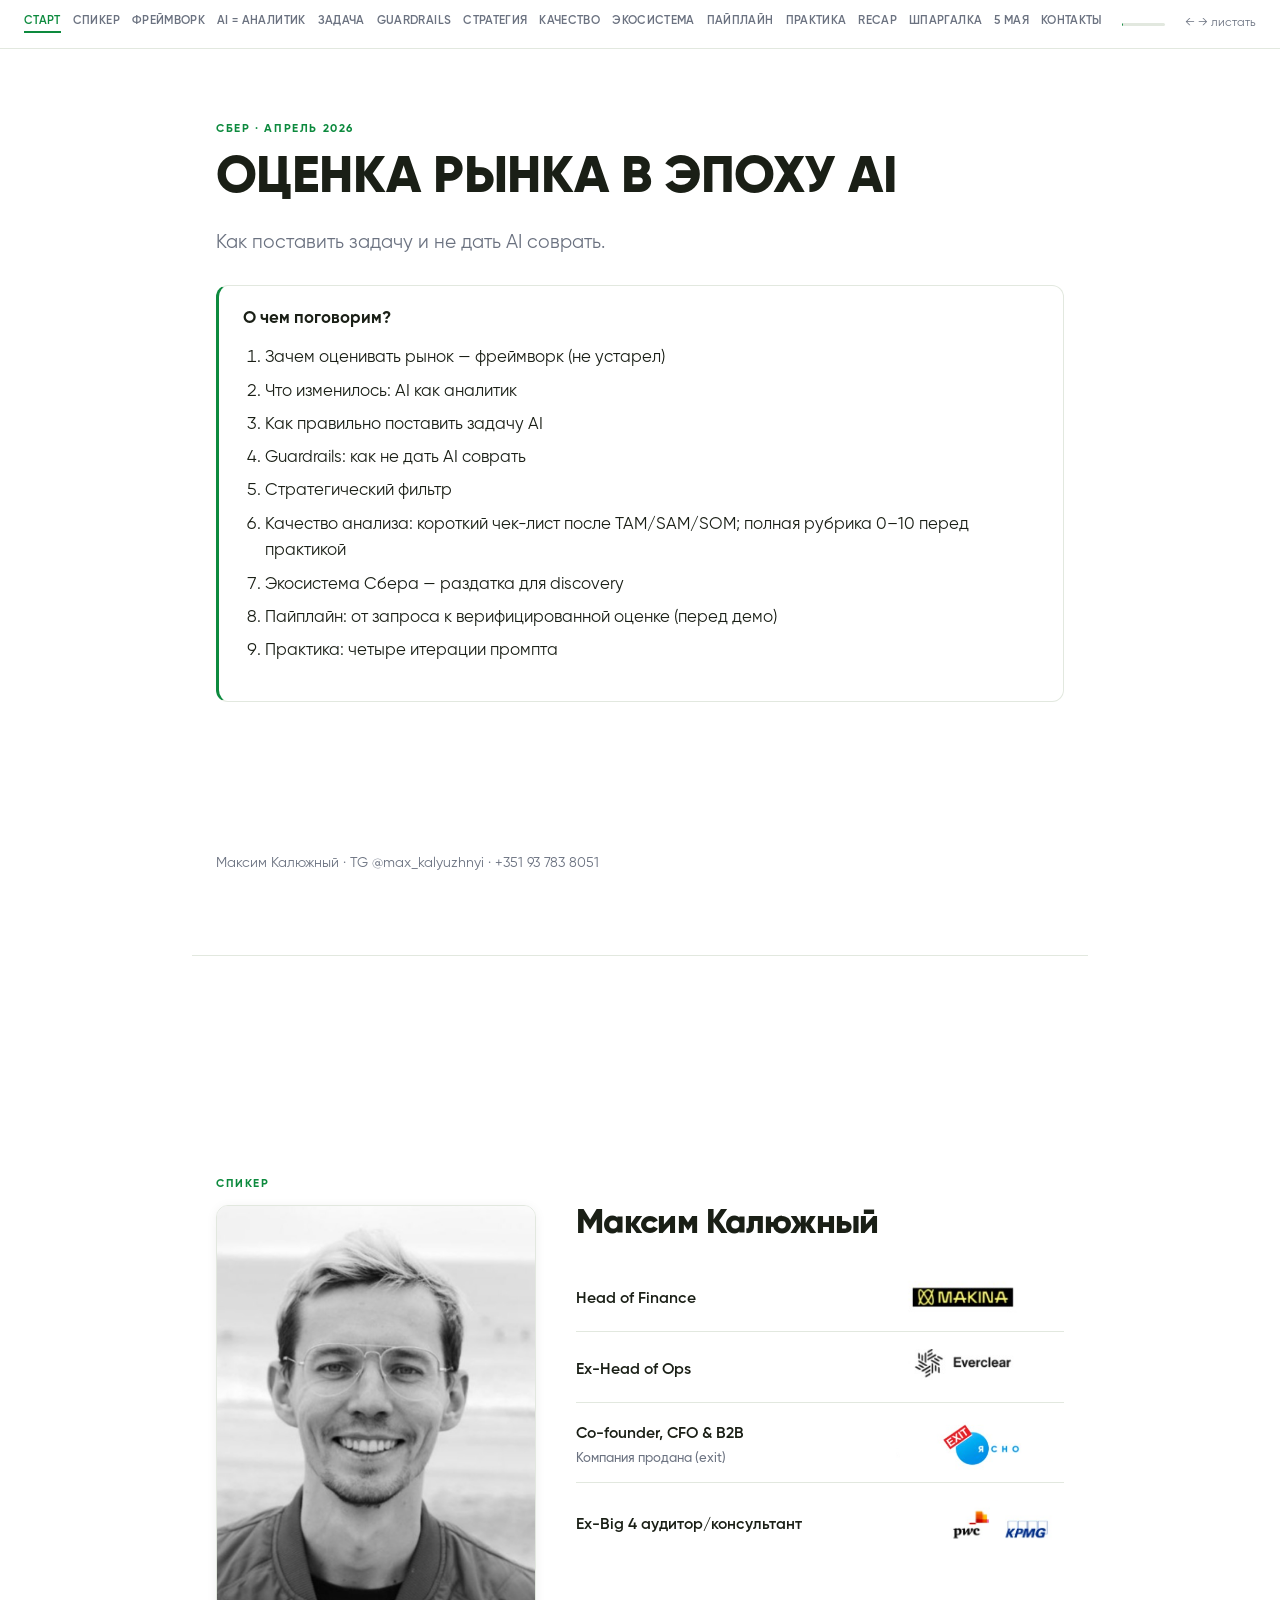
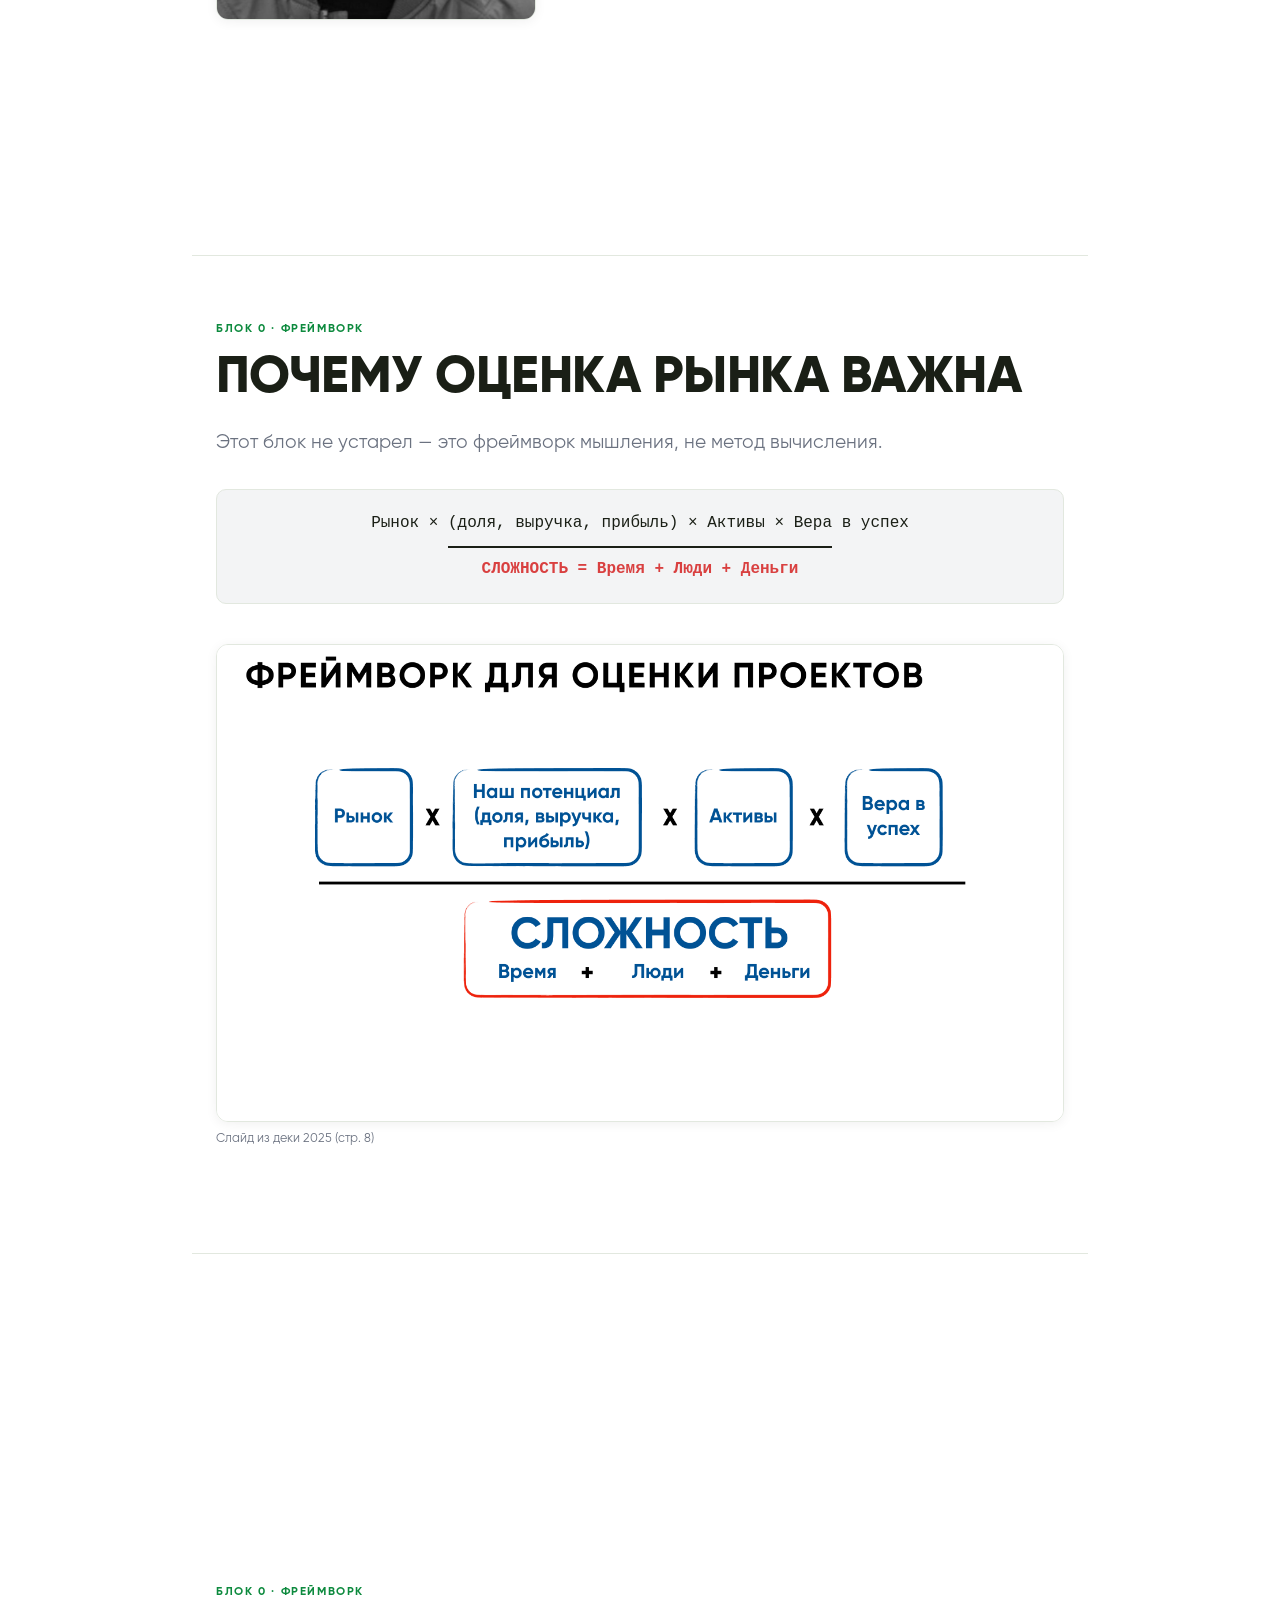
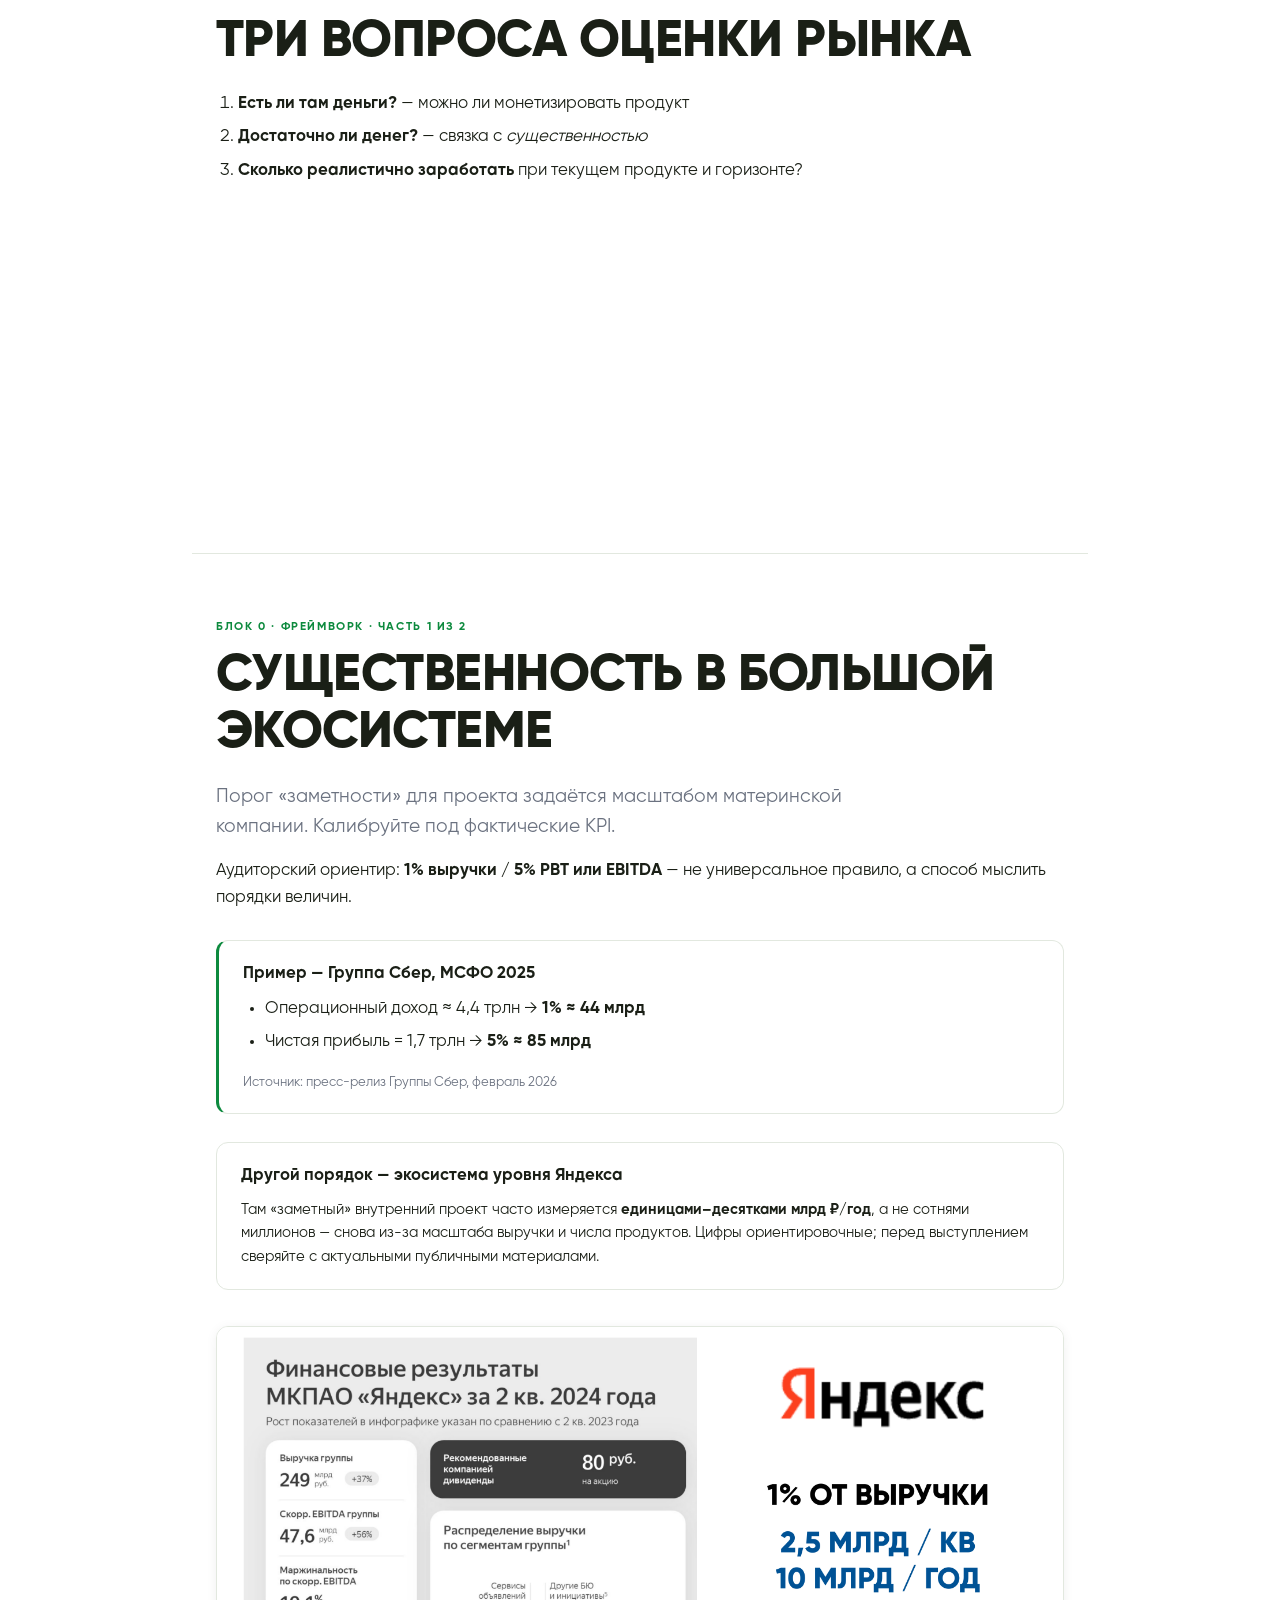
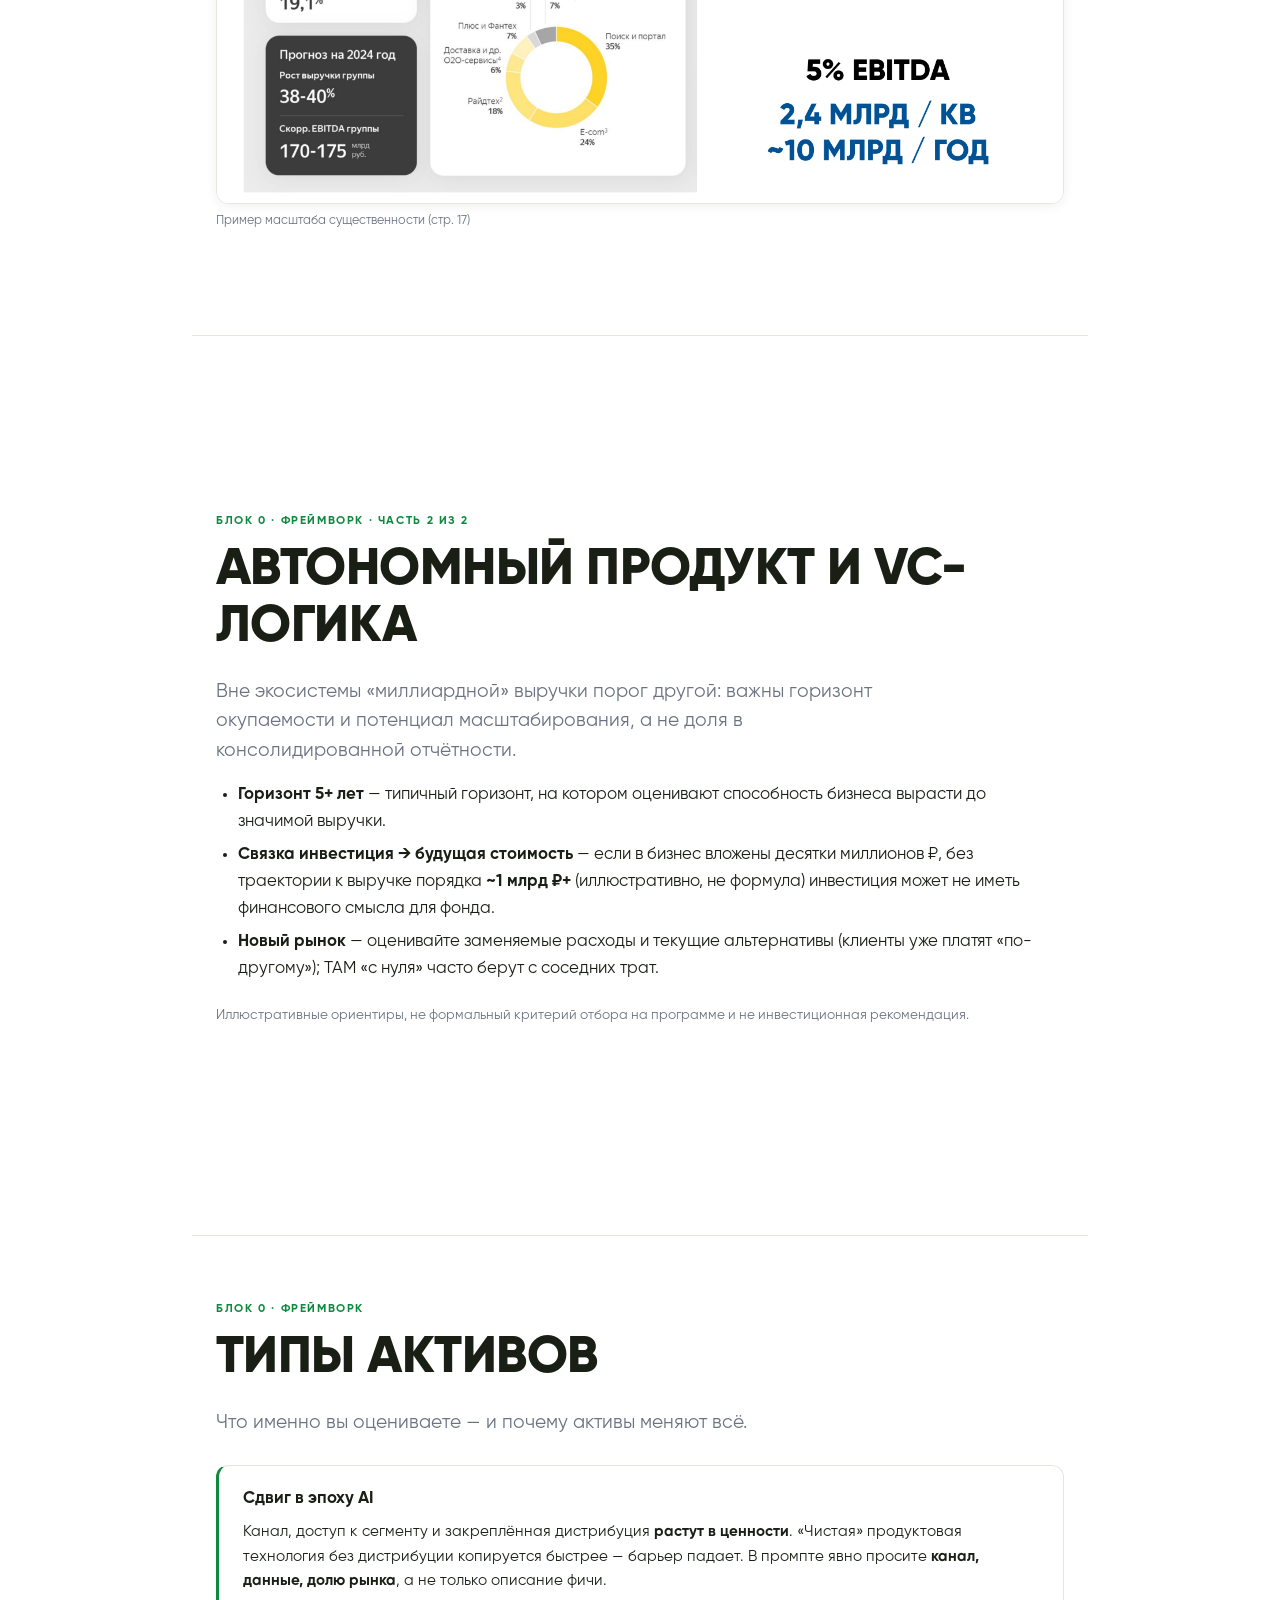
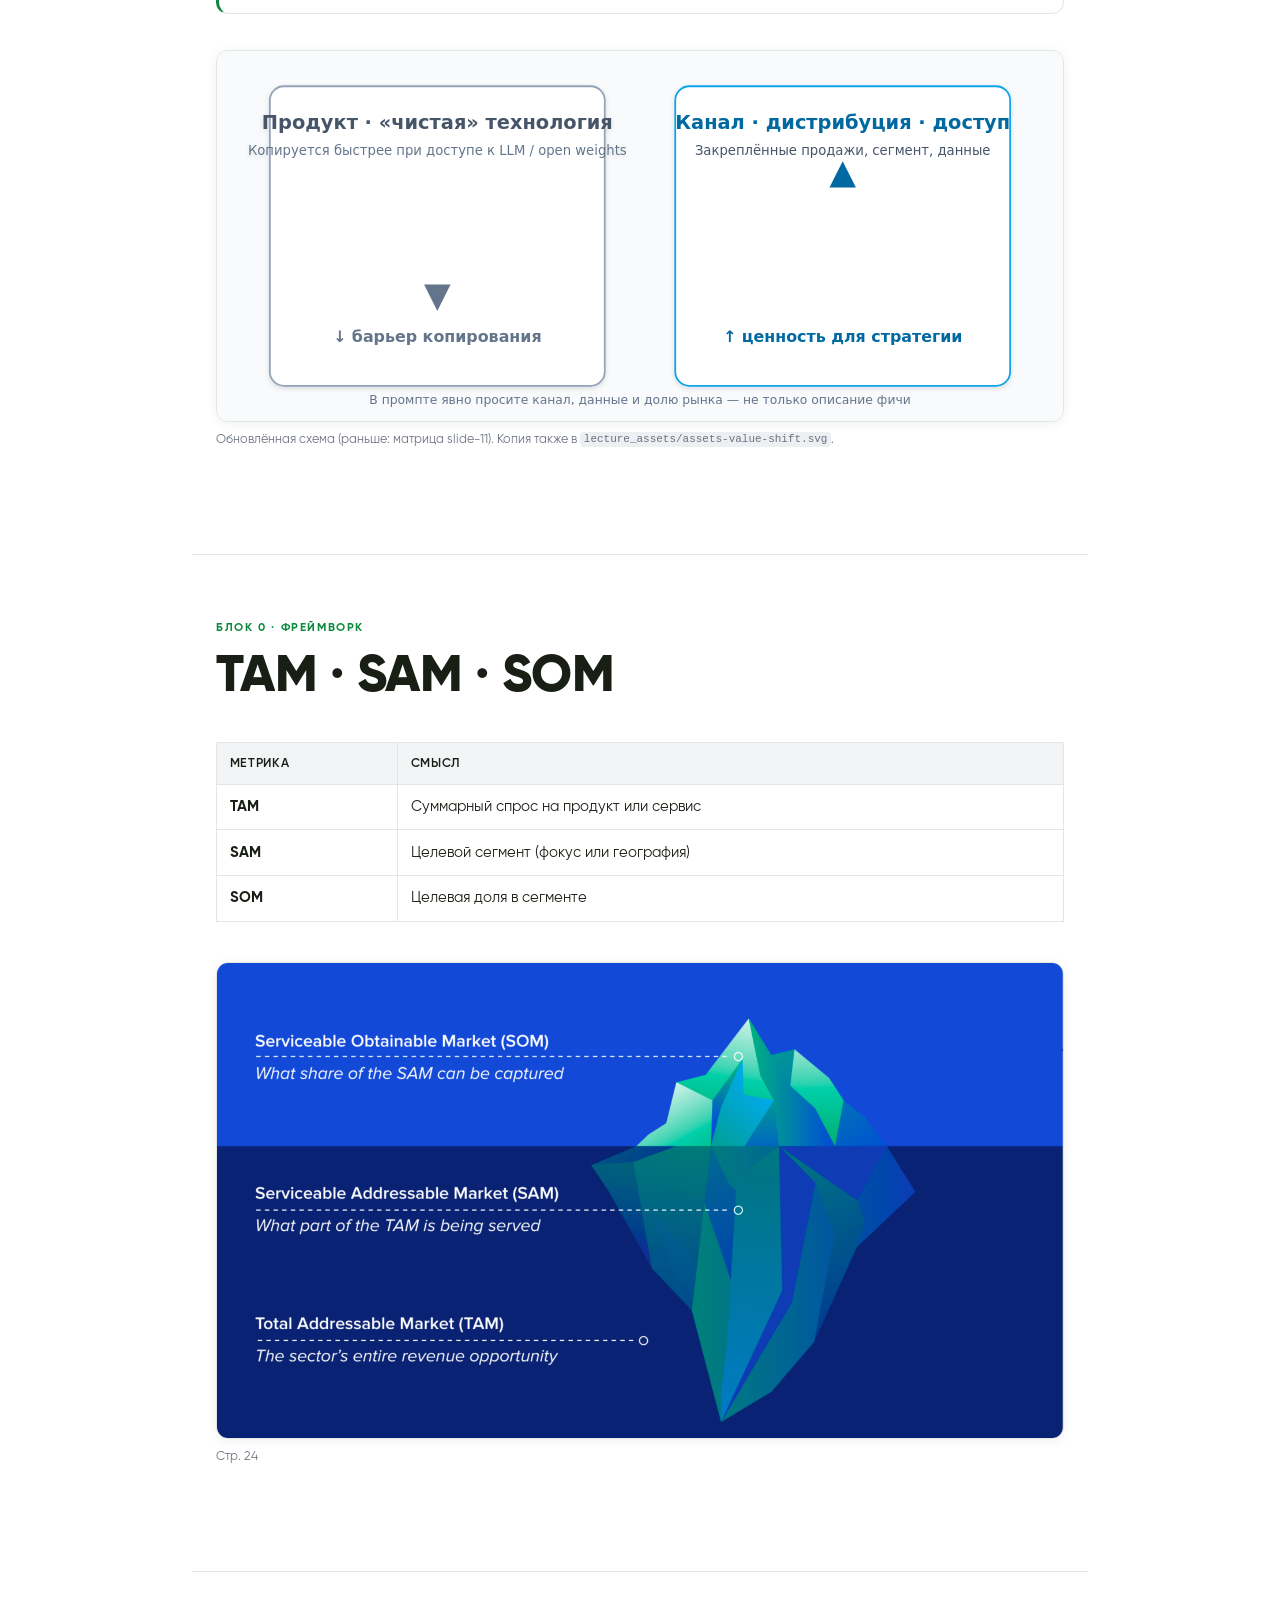
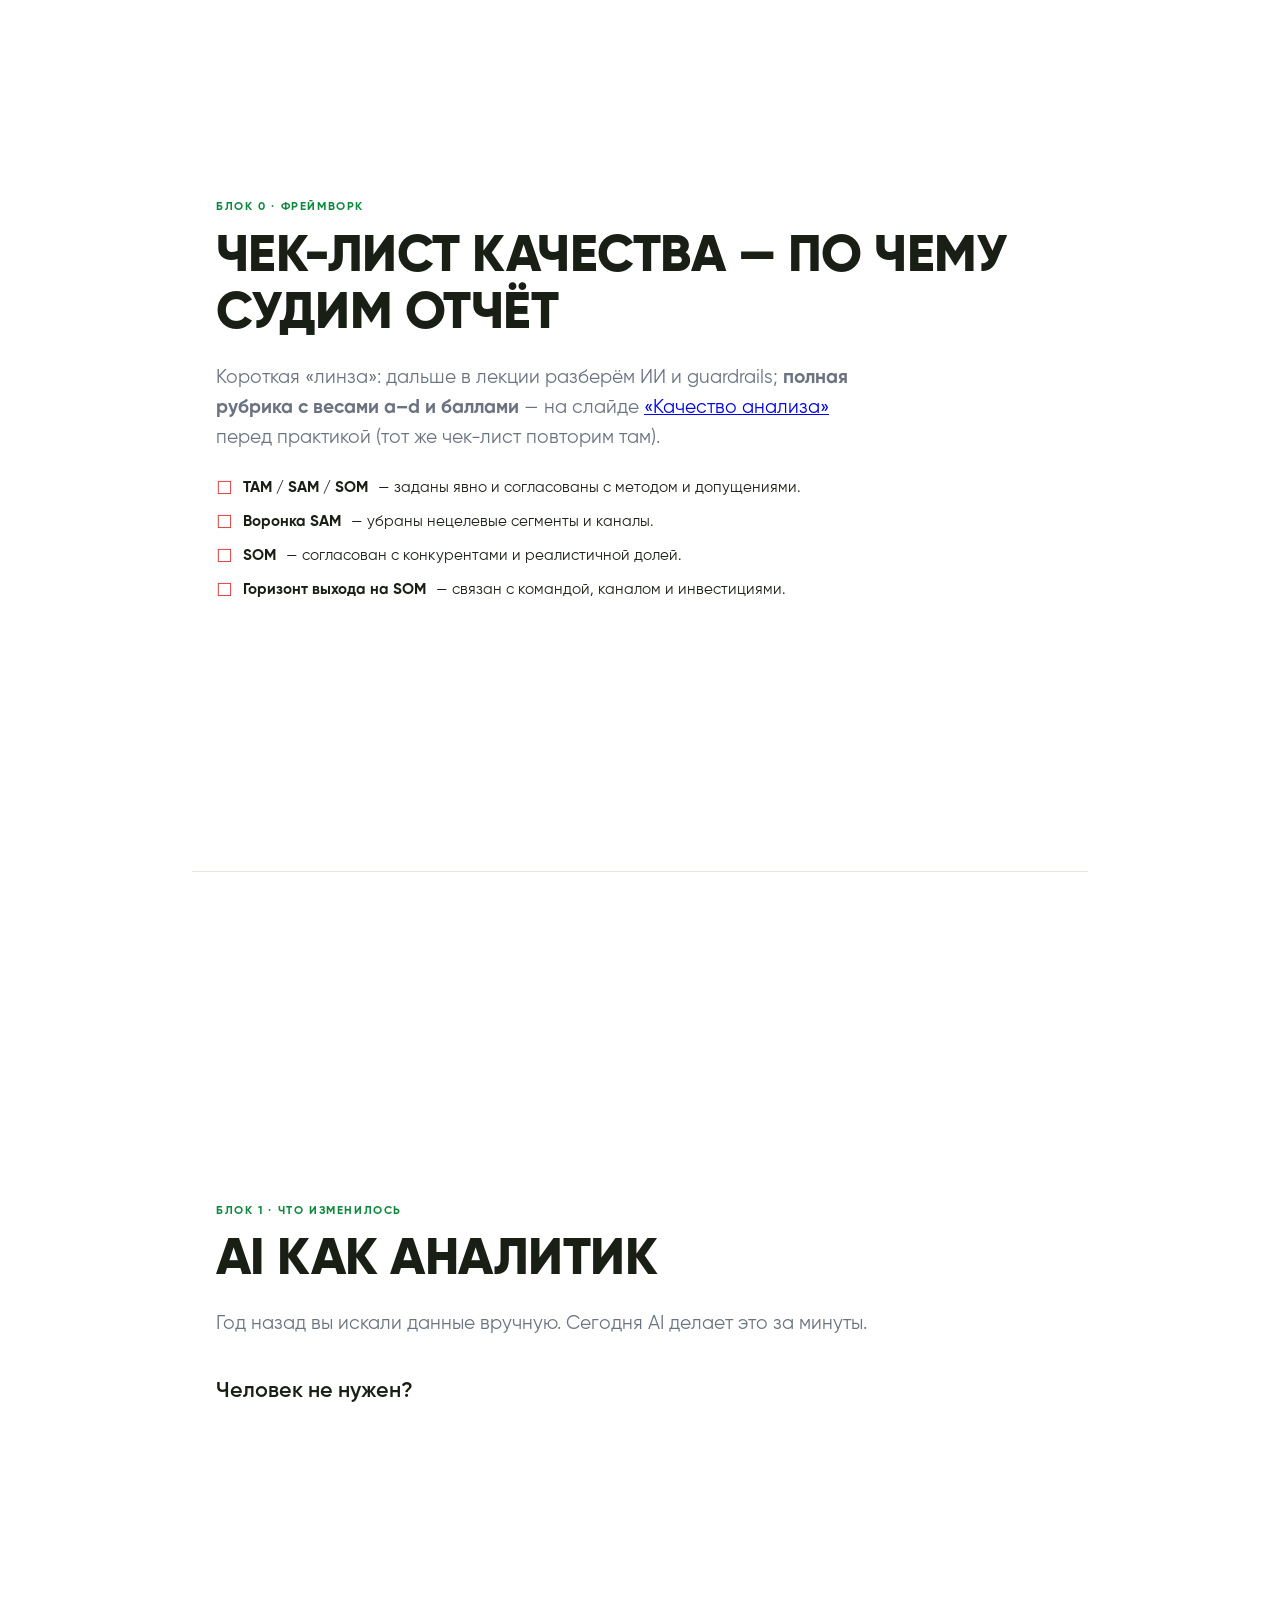
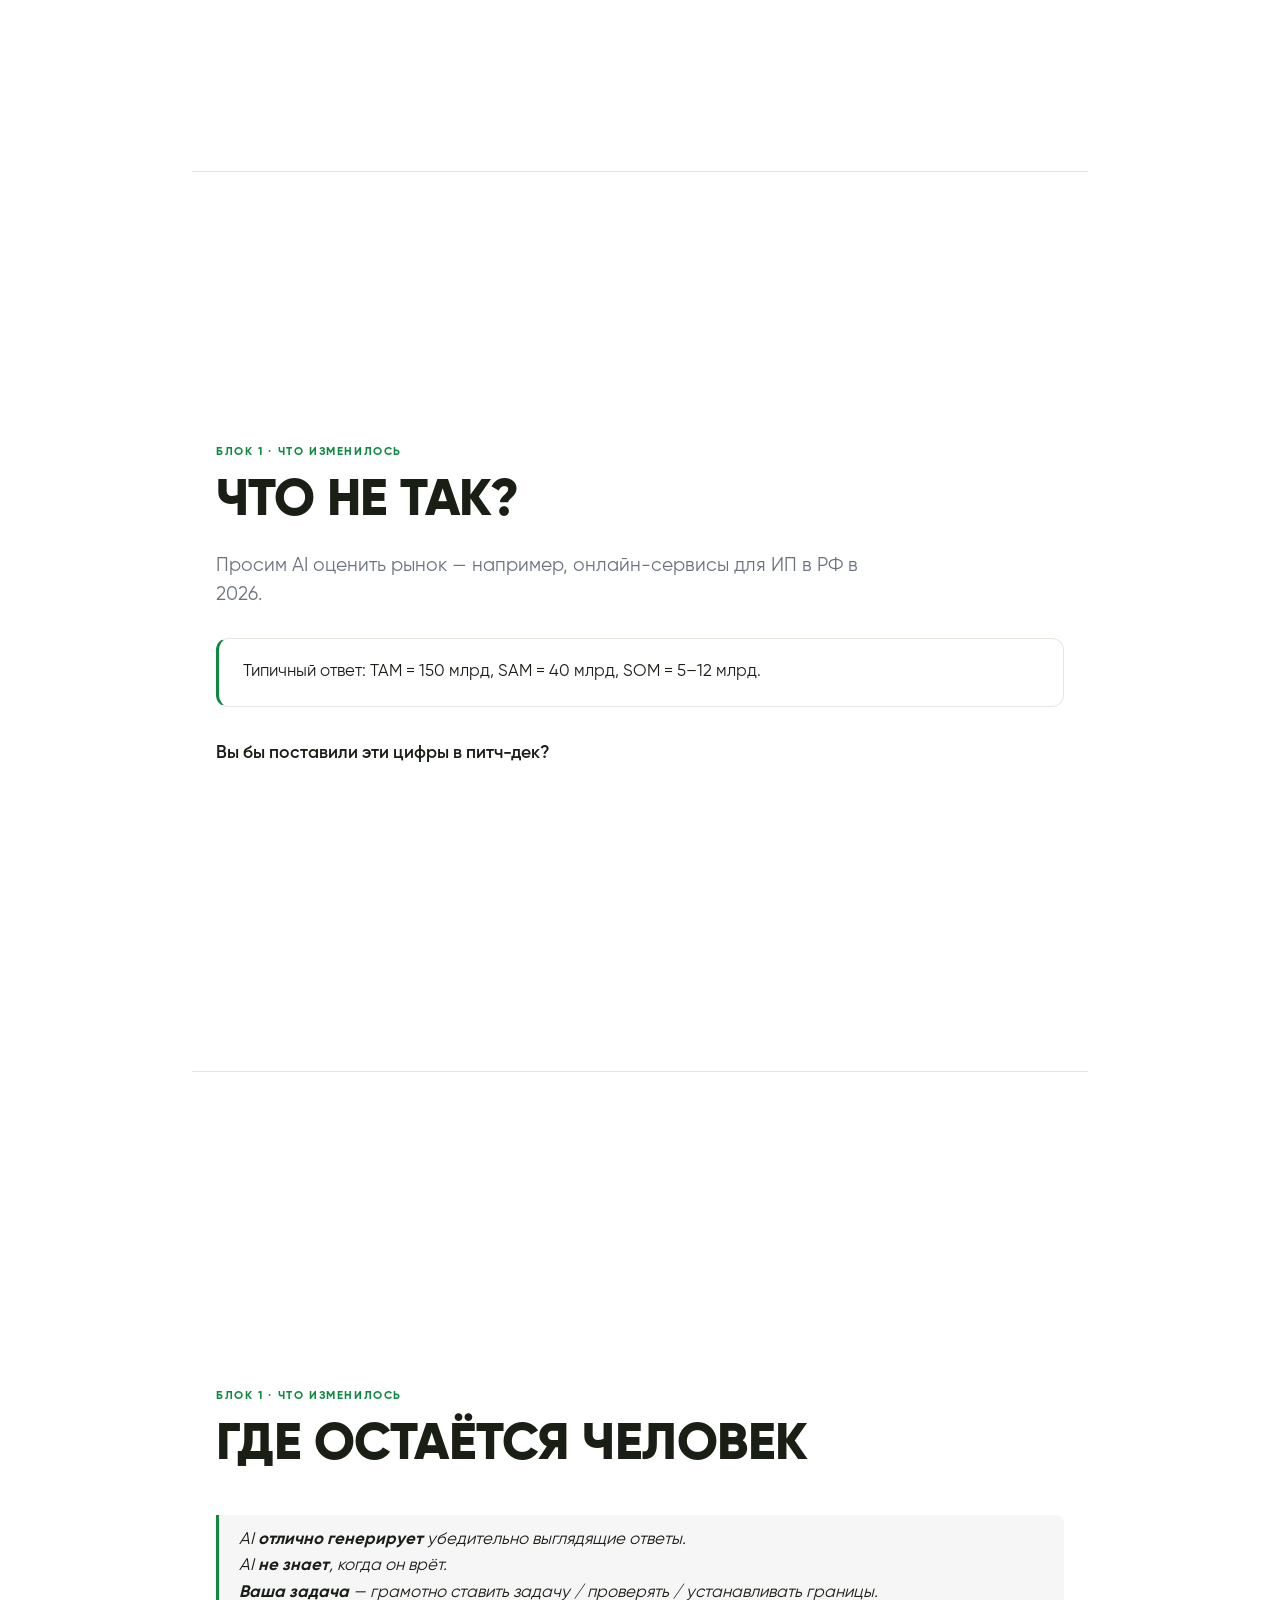
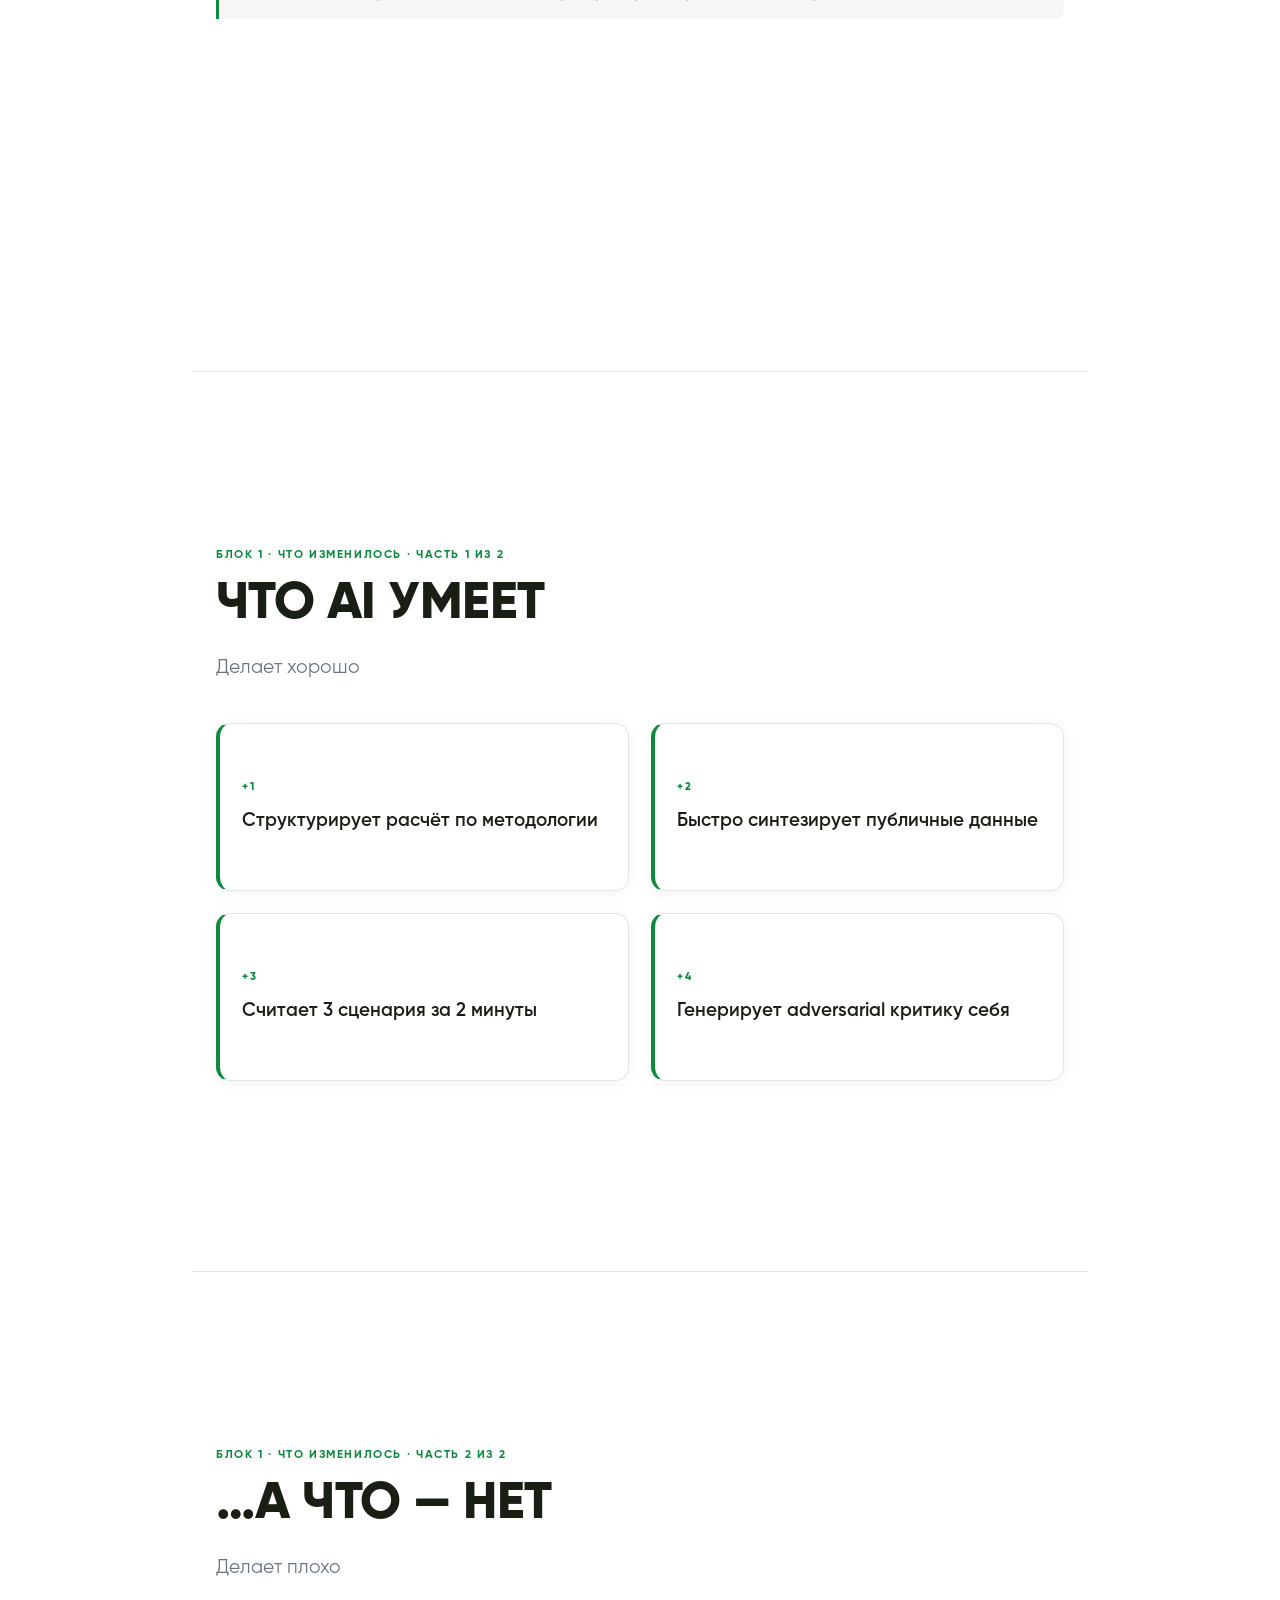
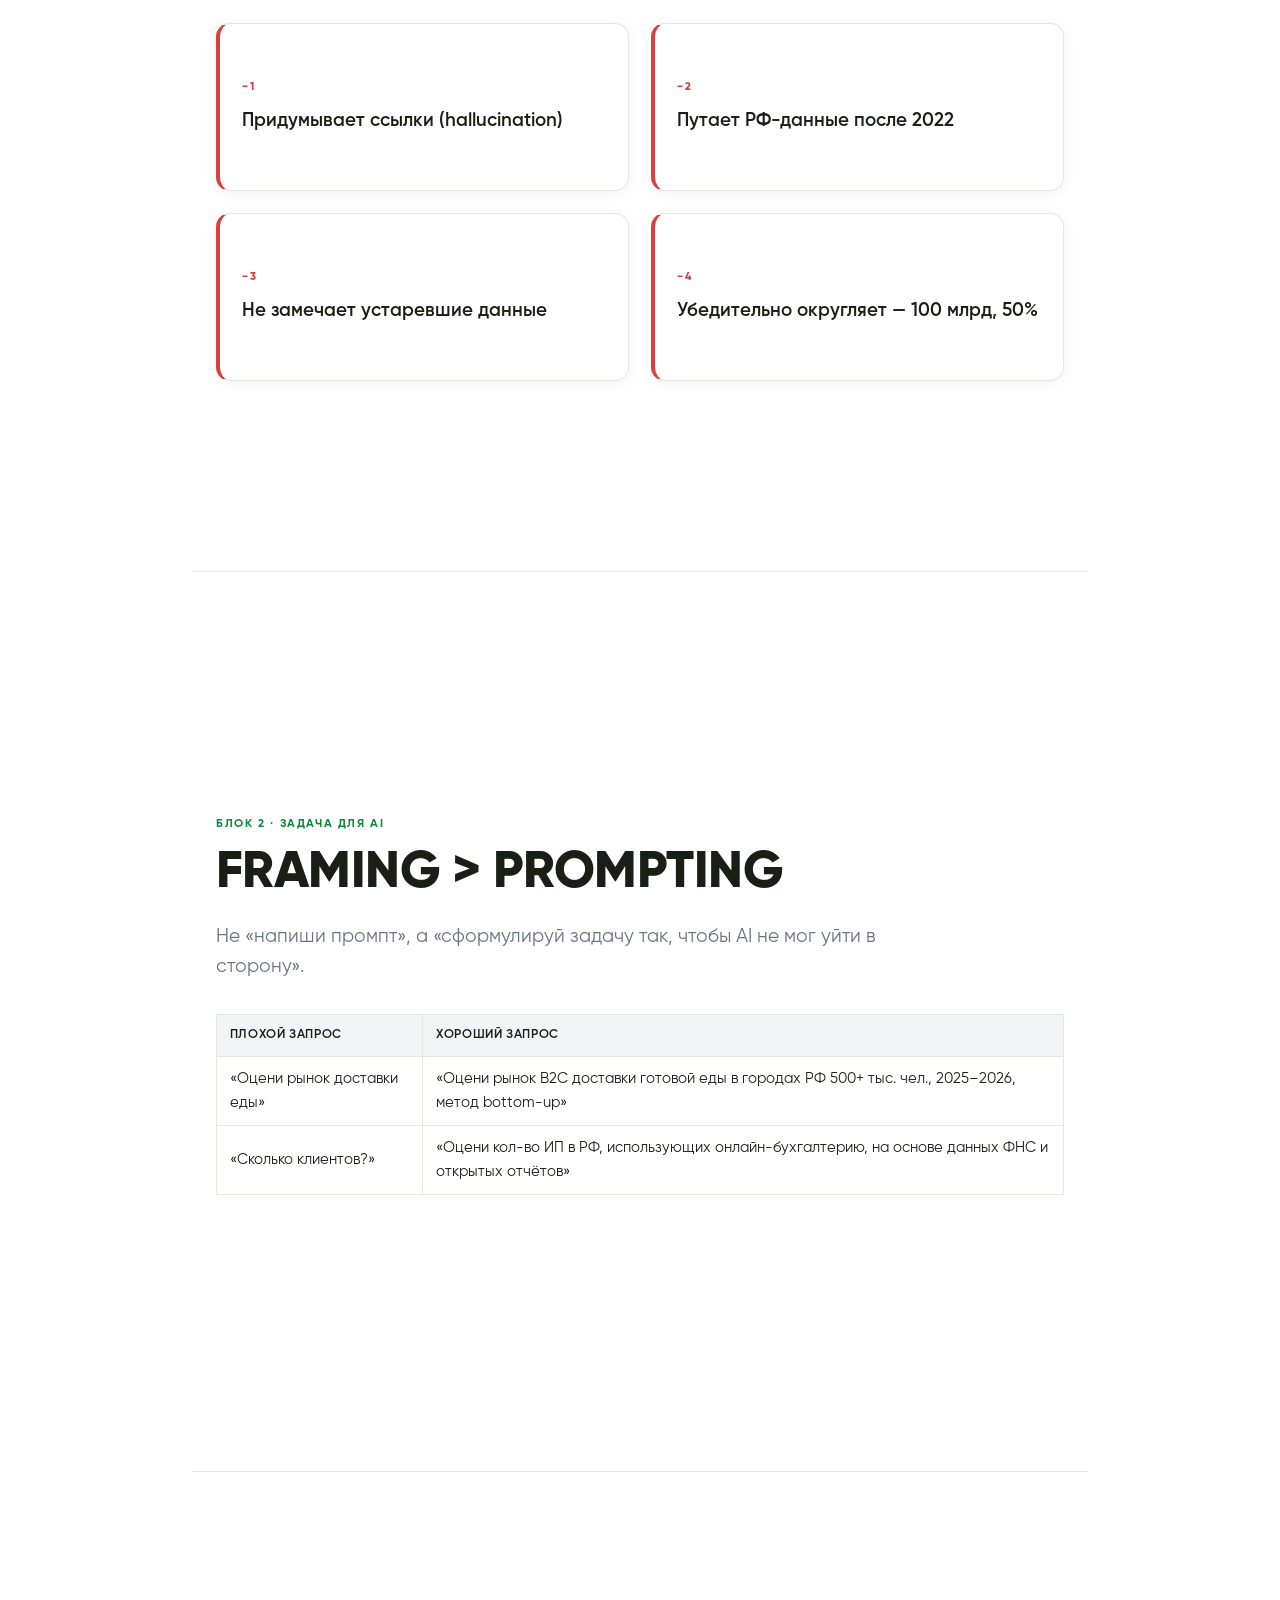
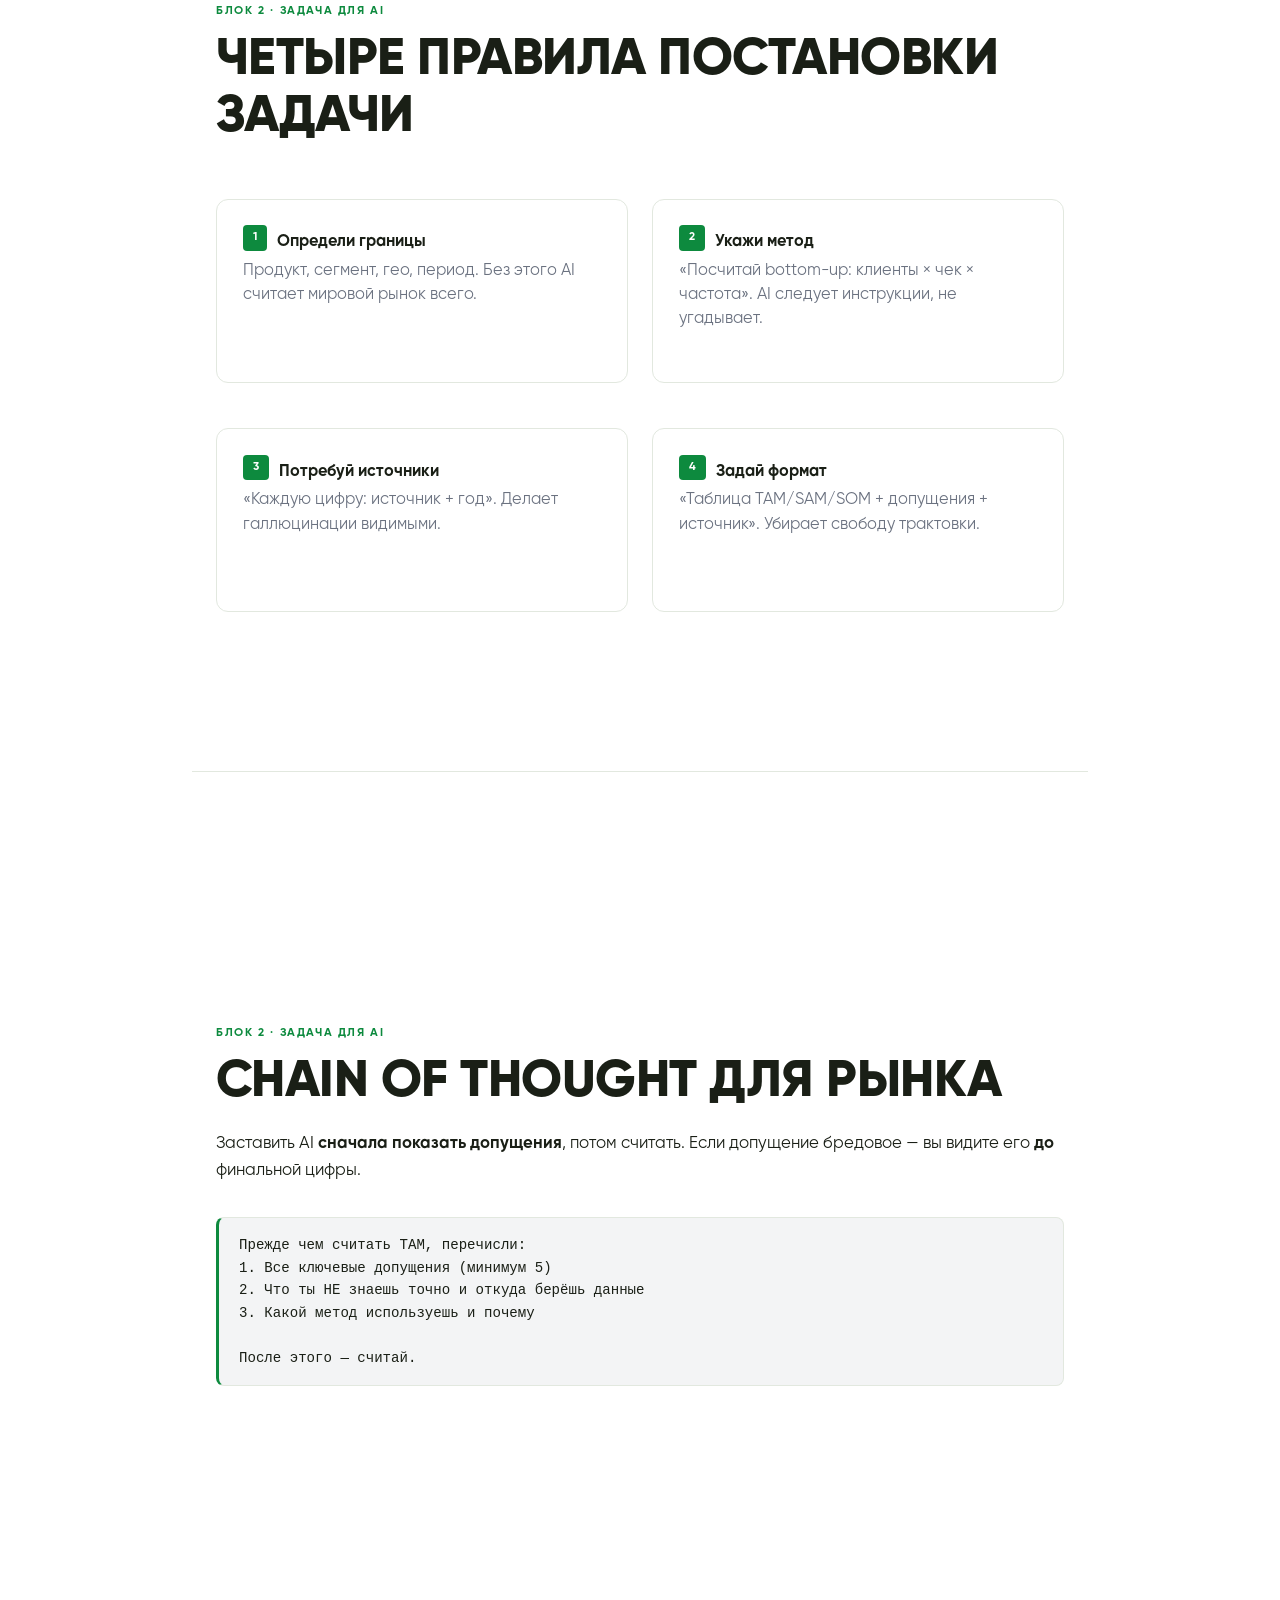
==== commit bc1762a9: "fix(sber-market-ai-2026): embed assets diagram SVG inline, repair UTF-8 in external file - Broken im" ====
--- a/talks/sber-market-ai-2026/index.html
+++ b/talks/sber-market-ai-2026/index.html
@@ -293,6 +293,18 @@
       border: 1px solid var(--brand-border);
       display: block;
       box-shadow: 0 2px 12px rgba(0,0,0,0.06);
+    }
+
+    /* Inline SVG (same look as raster slides; no external fetch — works with any base URL) */
+    .inline-svg-asset svg {
+      width: 100%;
+      max-width: 56rem;
+      height: auto;
+      border-radius: 12px;
+      border: 1px solid var(--brand-border);
+      display: block;
+      box-shadow: 0 2px 12px rgba(0,0,0,0.06);
+      background: #f8fafc;
     }
 
     .slide-figure figcaption {
@@ -806,6 +818,11 @@
         width: auto !important;
         max-width: 100% !important;
         object-fit: contain;
+      }
+
+      .inline-svg-asset svg {
+        max-height: 2.4in !important;
+        width: 100% !important;
       }
 
       /* Speaker bio: keep photo from blowing the slide */
@@ -1058,8 +1075,41 @@
       <p style="margin:0.45rem 0 0;font-size:0.95rem;">Канал, доступ к сегменту и закреплённая дистрибуция <strong>растут в ценности</strong>. «Чистая» продуктовая технология без дистрибуции копируется быстрее — барьер падает. В промпте явно просите <strong>канал, данные, долю рынка</strong>, а не только описание фичи.</p>
     </div>
     <figure class="slide-figure">
-      <img src="lecture_assets/assets-value-shift.svg" alt="Сдвиг ценности: канал вверх, технология вниз по барьеру копирования" width="960" height="420" loading="lazy" decoding="async" />
-      <figcaption>Обновлённая схема (раньше: матрица slide-11)</figcaption>
+      <!-- Inline SVG: external .svg was corrupted once and breaks if HTML is opened with wrong base path -->
+      <div class="inline-svg-asset" role="img" aria-label="Сдвиг ценности: канал вверх, технология вниз по барьеру копирования">
+        <svg xmlns="http://www.w3.org/2000/svg" viewBox="0 0 960 420" width="960" height="420">
+          <defs>
+            <linearGradient id="avs-up" x1="0" y1="1" x2="0" y2="0">
+              <stop offset="0%" stop-color="#0ea5e9"/><stop offset="100%" stop-color="#0369a1"/>
+            </linearGradient>
+            <linearGradient id="avs-down" x1="0" y1="0" x2="0" y2="1">
+              <stop offset="0%" stop-color="#64748b"/><stop offset="100%" stop-color="#94a3b8"/>
+            </linearGradient>
+            <filter id="avs-shadow" x="-20%" y="-20%" width="140%" height="140%">
+              <feDropShadow dx="0" dy="2" stdDeviation="3" flood-opacity="0.12"/>
+            </filter>
+          </defs>
+          <rect width="960" height="420" fill="#f8fafc"/>
+          <g filter="url(#avs-shadow)">
+            <rect x="520" y="40" width="380" height="340" rx="16" fill="#fff" stroke="#0ea5e9" stroke-width="2"/>
+            <text x="710" y="88" text-anchor="middle" font-family="system-ui,Segoe UI,sans-serif" font-size="22" font-weight="700" fill="#0369a1">Канал · дистрибуция · доступ</text>
+            <text x="710" y="118" text-anchor="middle" font-family="system-ui,Segoe UI,sans-serif" font-size="15" fill="#475569">Закреплённые продажи, сегмент, данные</text>
+            <path d="M 710 280 L 710 140" stroke="url(#avs-up)" stroke-width="14" stroke-linecap="round"/>
+            <polygon points="710,125 695,155 725,155" fill="#0369a1"/>
+            <text x="710" y="330" text-anchor="middle" font-family="system-ui,Segoe UI,sans-serif" font-size="18" font-weight="600" fill="#0369a1">↑ ценность для стратегии</text>
+          </g>
+          <g filter="url(#avs-shadow)">
+            <rect x="60" y="40" width="380" height="340" rx="16" fill="#fff" stroke="#94a3b8" stroke-width="2"/>
+            <text x="250" y="88" text-anchor="middle" font-family="system-ui,Segoe UI,sans-serif" font-size="22" font-weight="700" fill="#475569">Продукт · «чистая» технология</text>
+            <text x="250" y="118" text-anchor="middle" font-family="system-ui,Segoe UI,sans-serif" font-size="15" fill="#64748b">Копируется быстрее при доступе к LLM / open weights</text>
+            <path d="M 250 140 L 250 280" stroke="url(#avs-down)" stroke-width="14" stroke-linecap="round"/>
+            <polygon points="250,295 235,265 265,265" fill="#64748b"/>
+            <text x="250" y="330" text-anchor="middle" font-family="system-ui,Segoe UI,sans-serif" font-size="18" font-weight="600" fill="#64748b">↓ барьер копирования</text>
+          </g>
+          <text x="480" y="400" text-anchor="middle" font-family="system-ui,Segoe UI,sans-serif" font-size="14" fill="#64748b">В промпте явно просите канал, данные и долю рынка — не только описание фичи</text>
+        </svg>
+      </div>
+      <figcaption>Обновлённая схема (раньше: матрица slide-11). Копия также в <code>lecture_assets/assets-value-shift.svg</code>.</figcaption>
     </figure>
   </section>
 
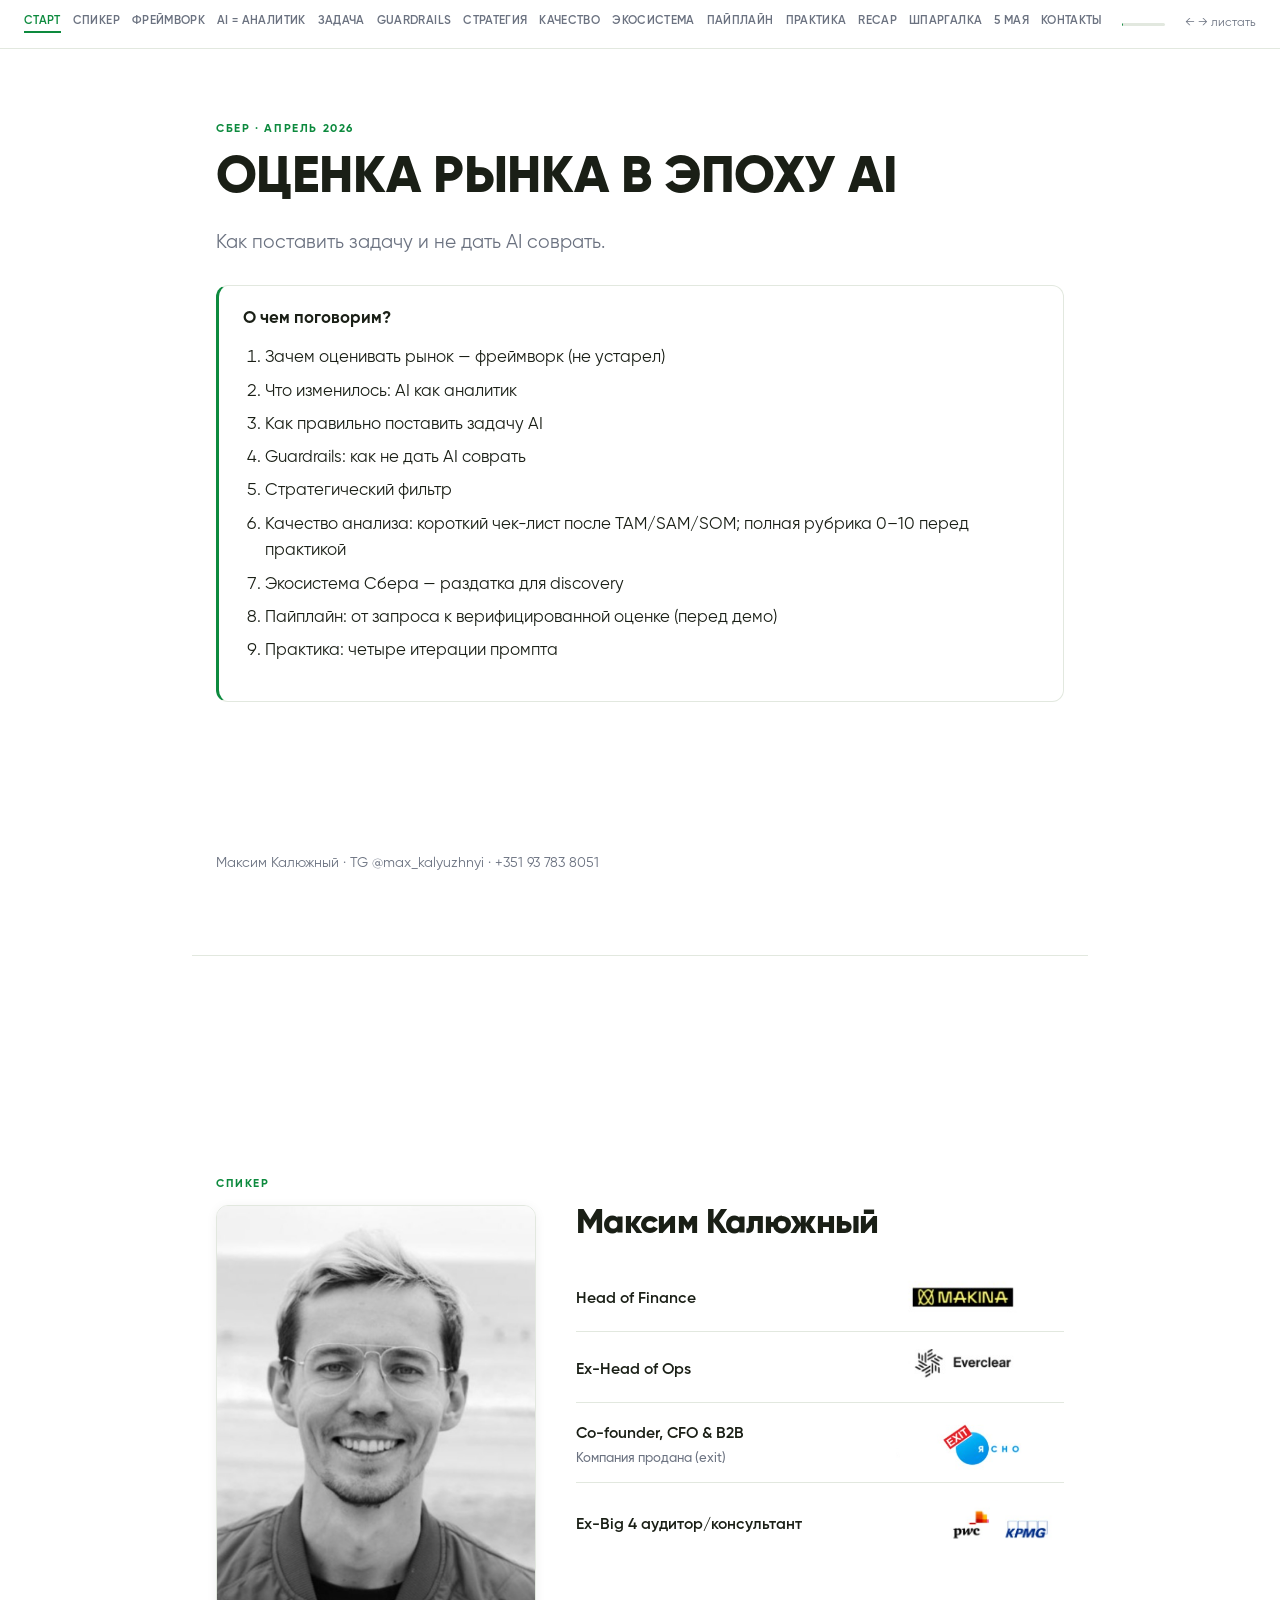
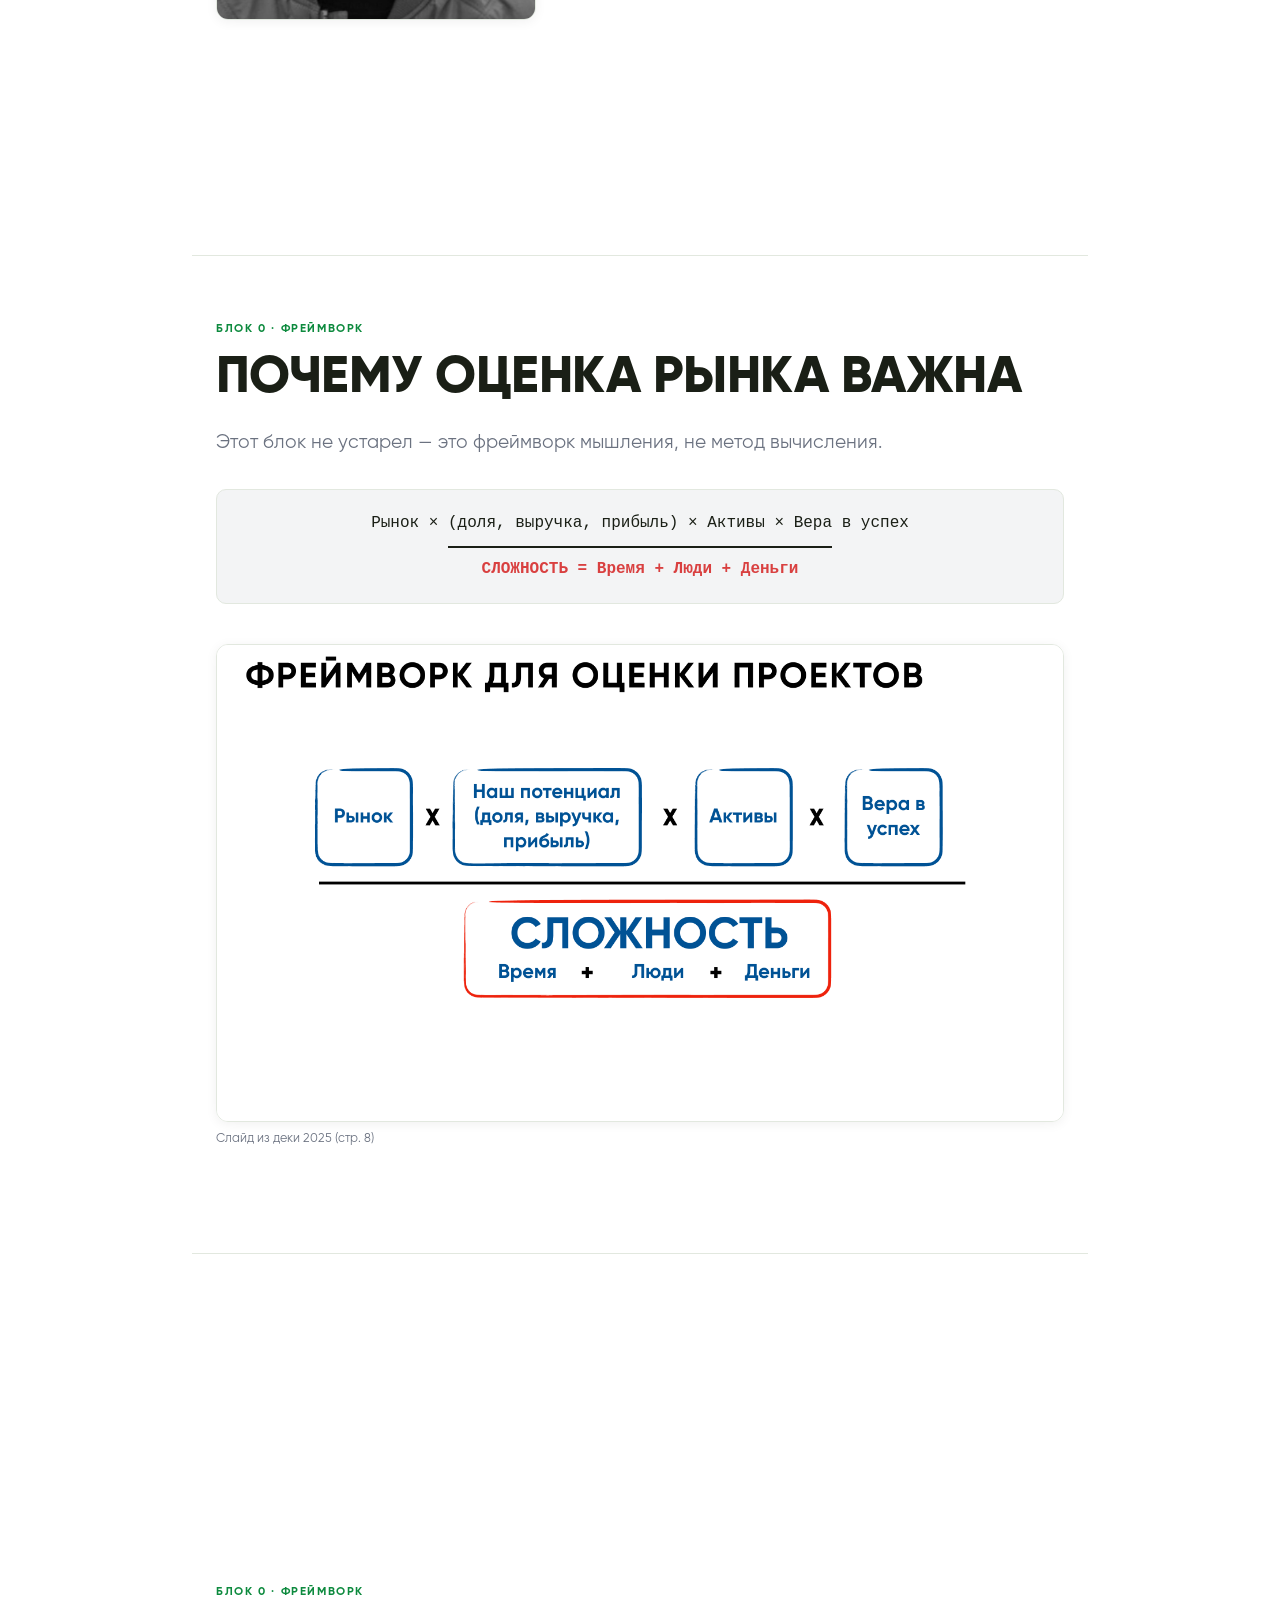
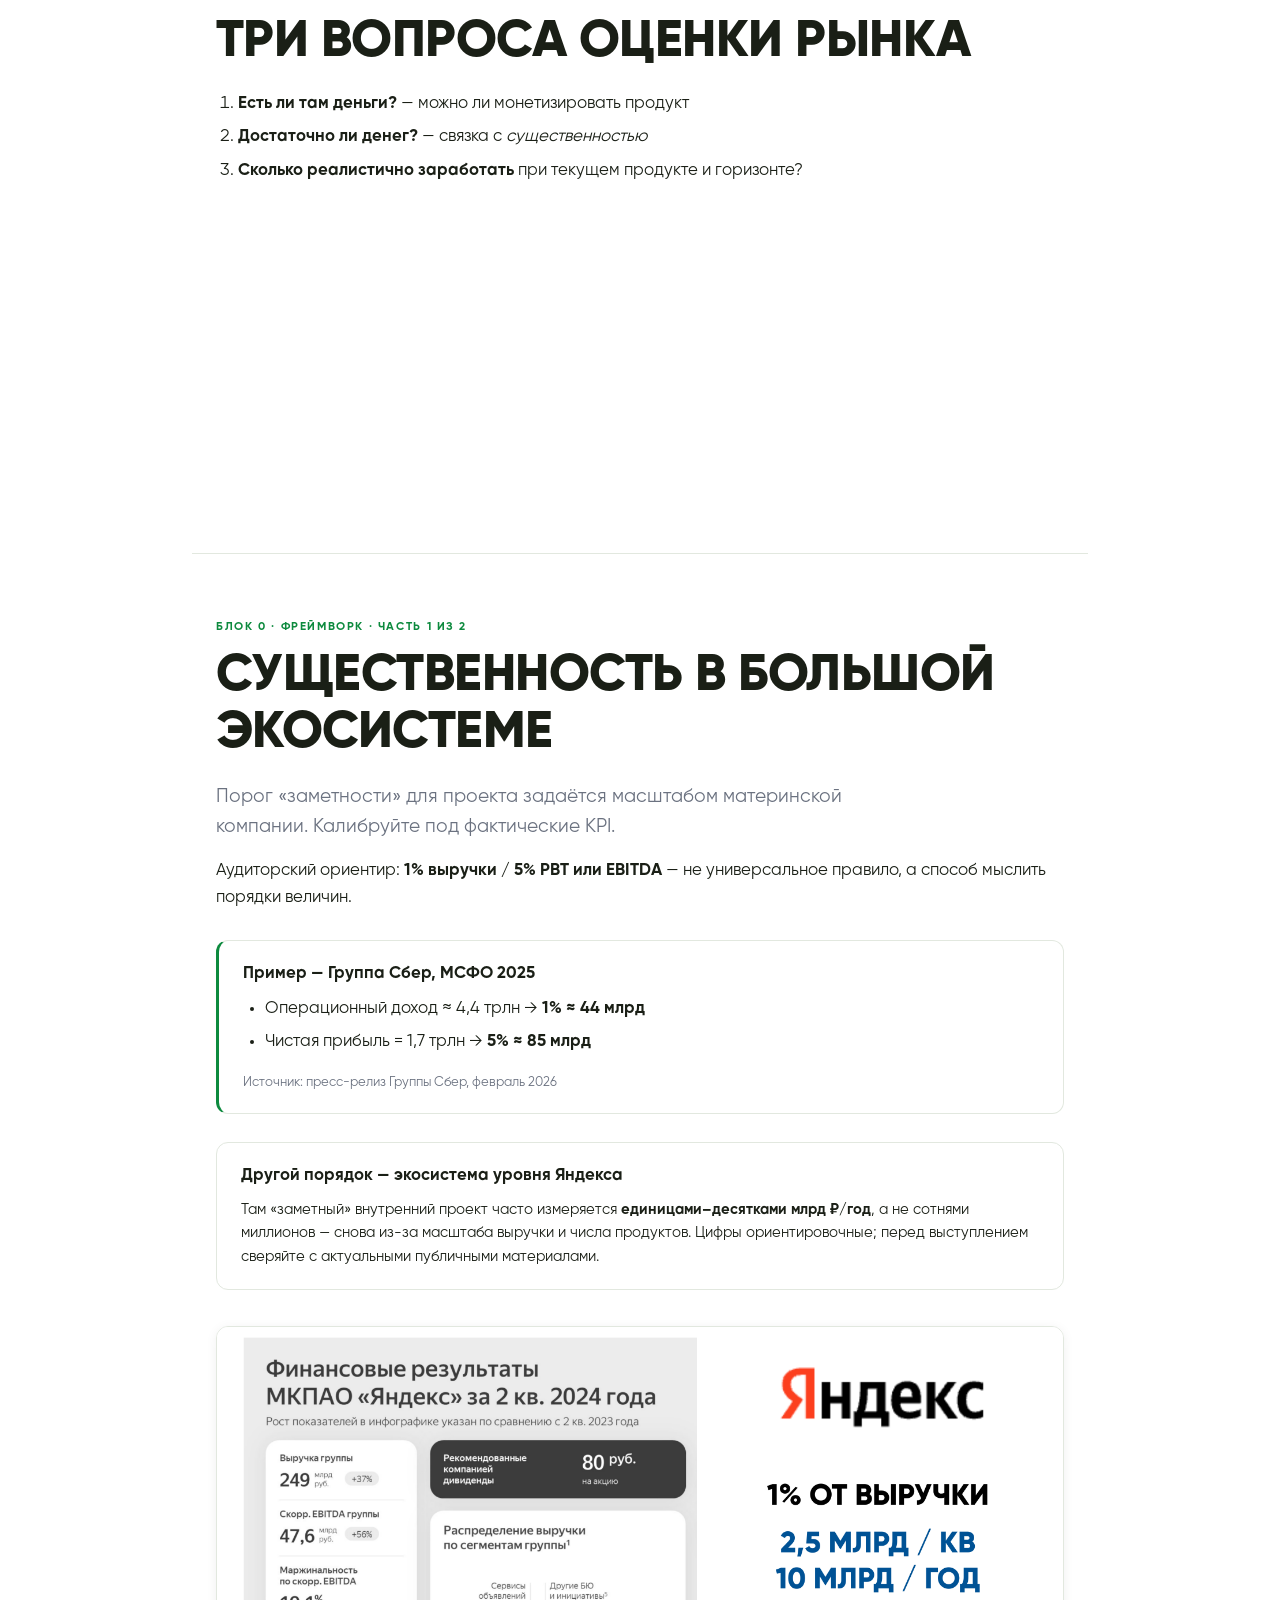
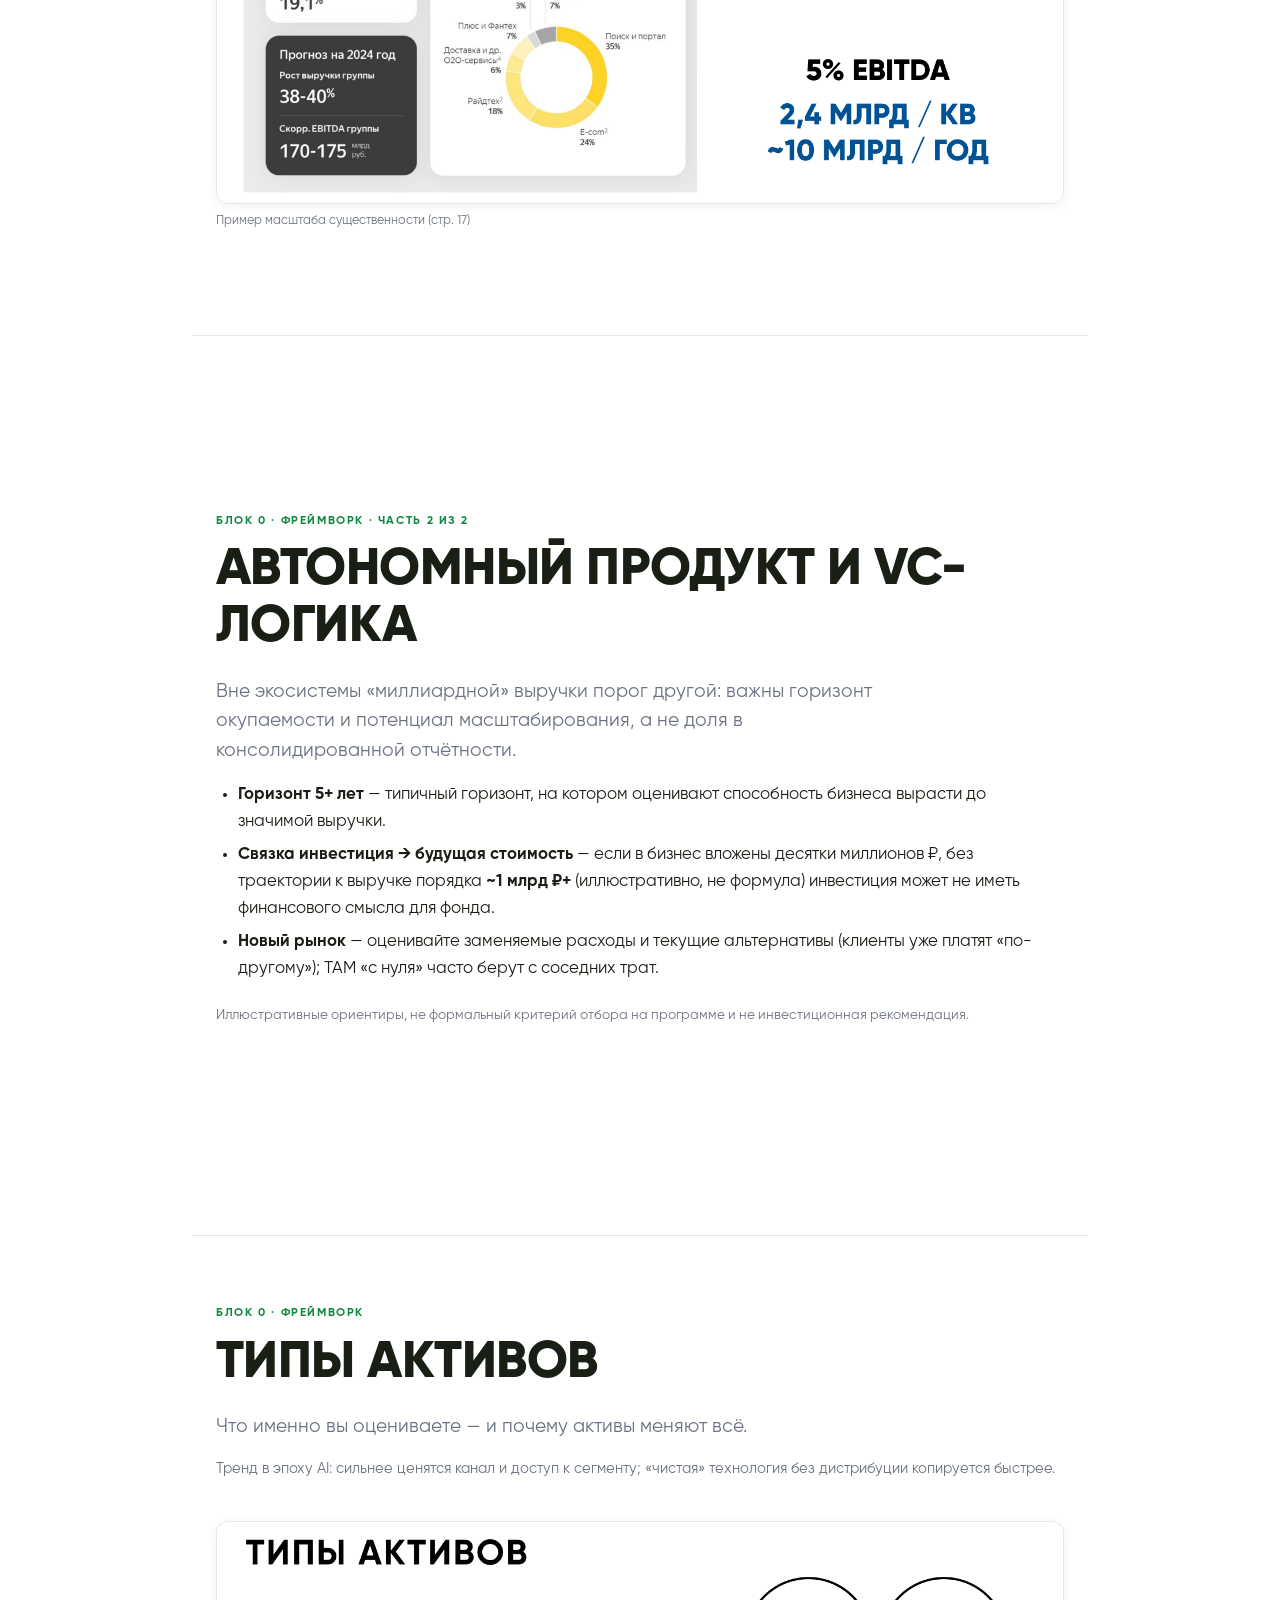
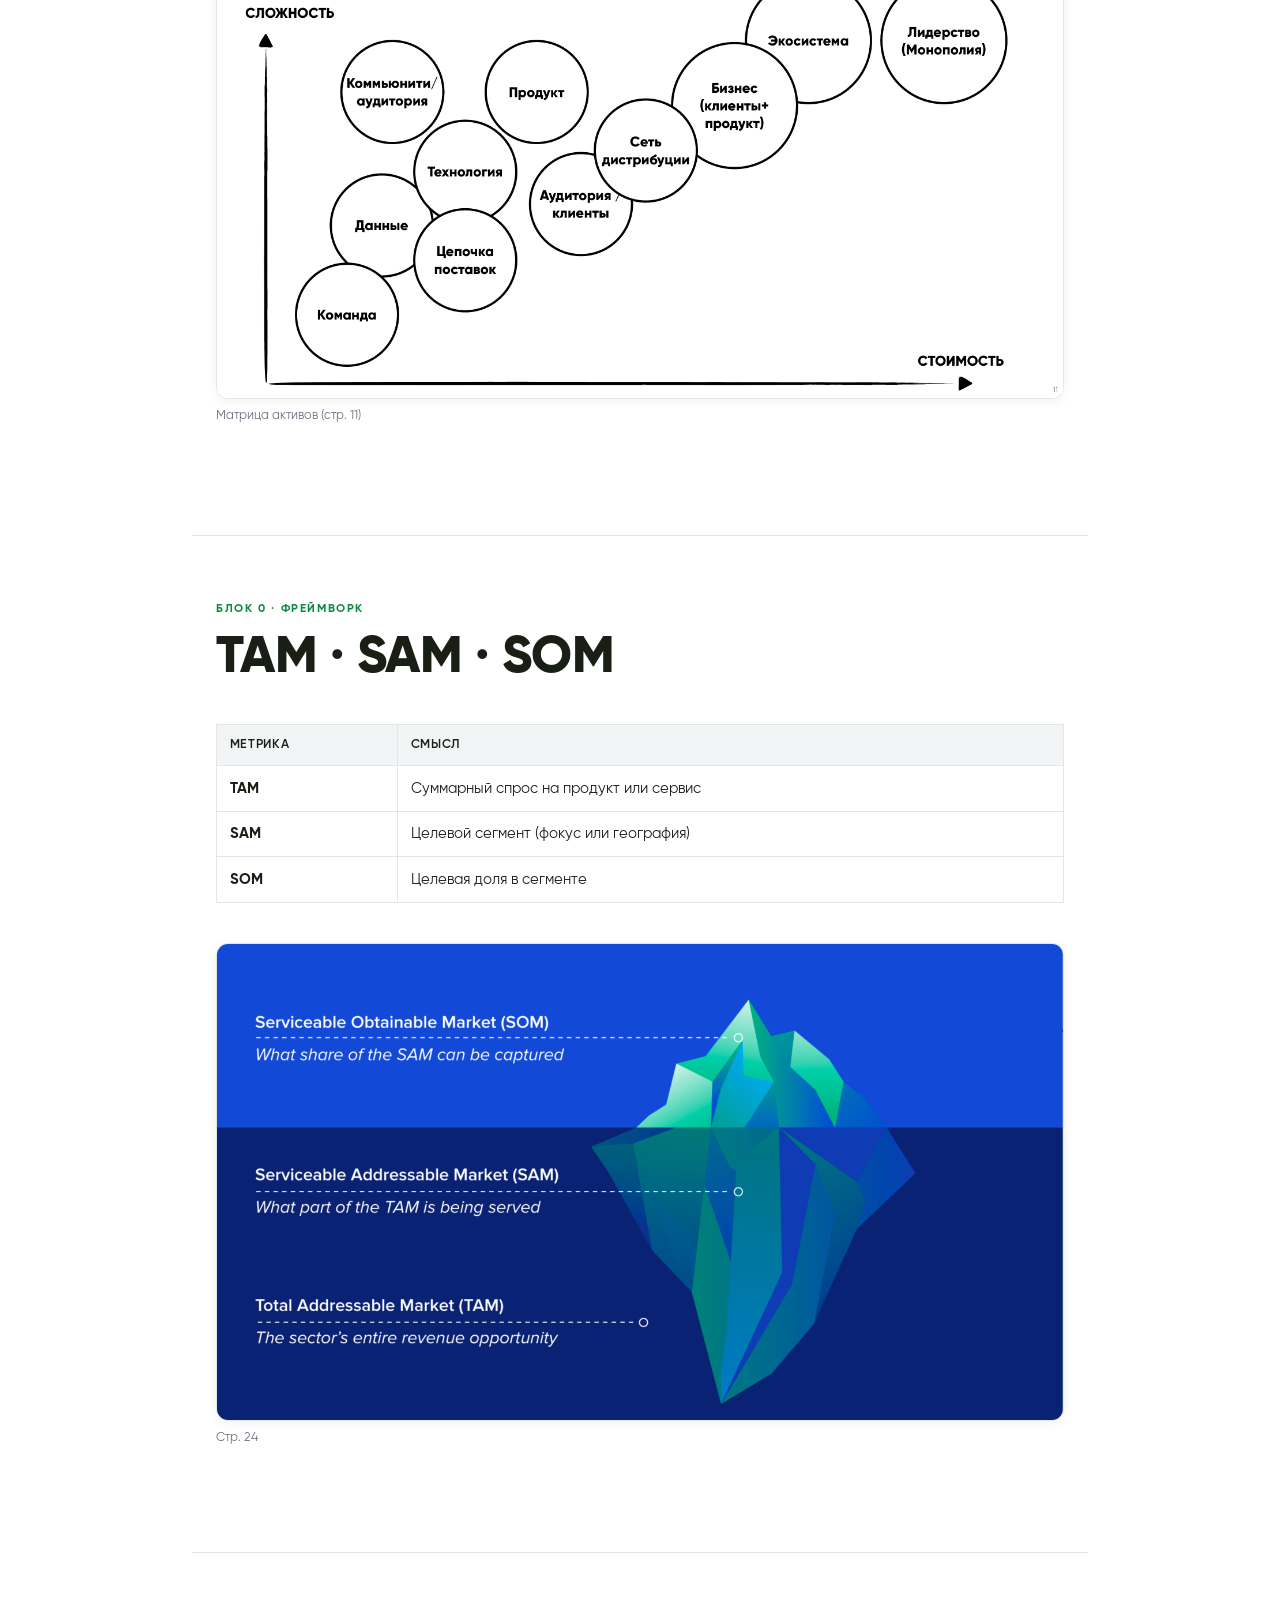
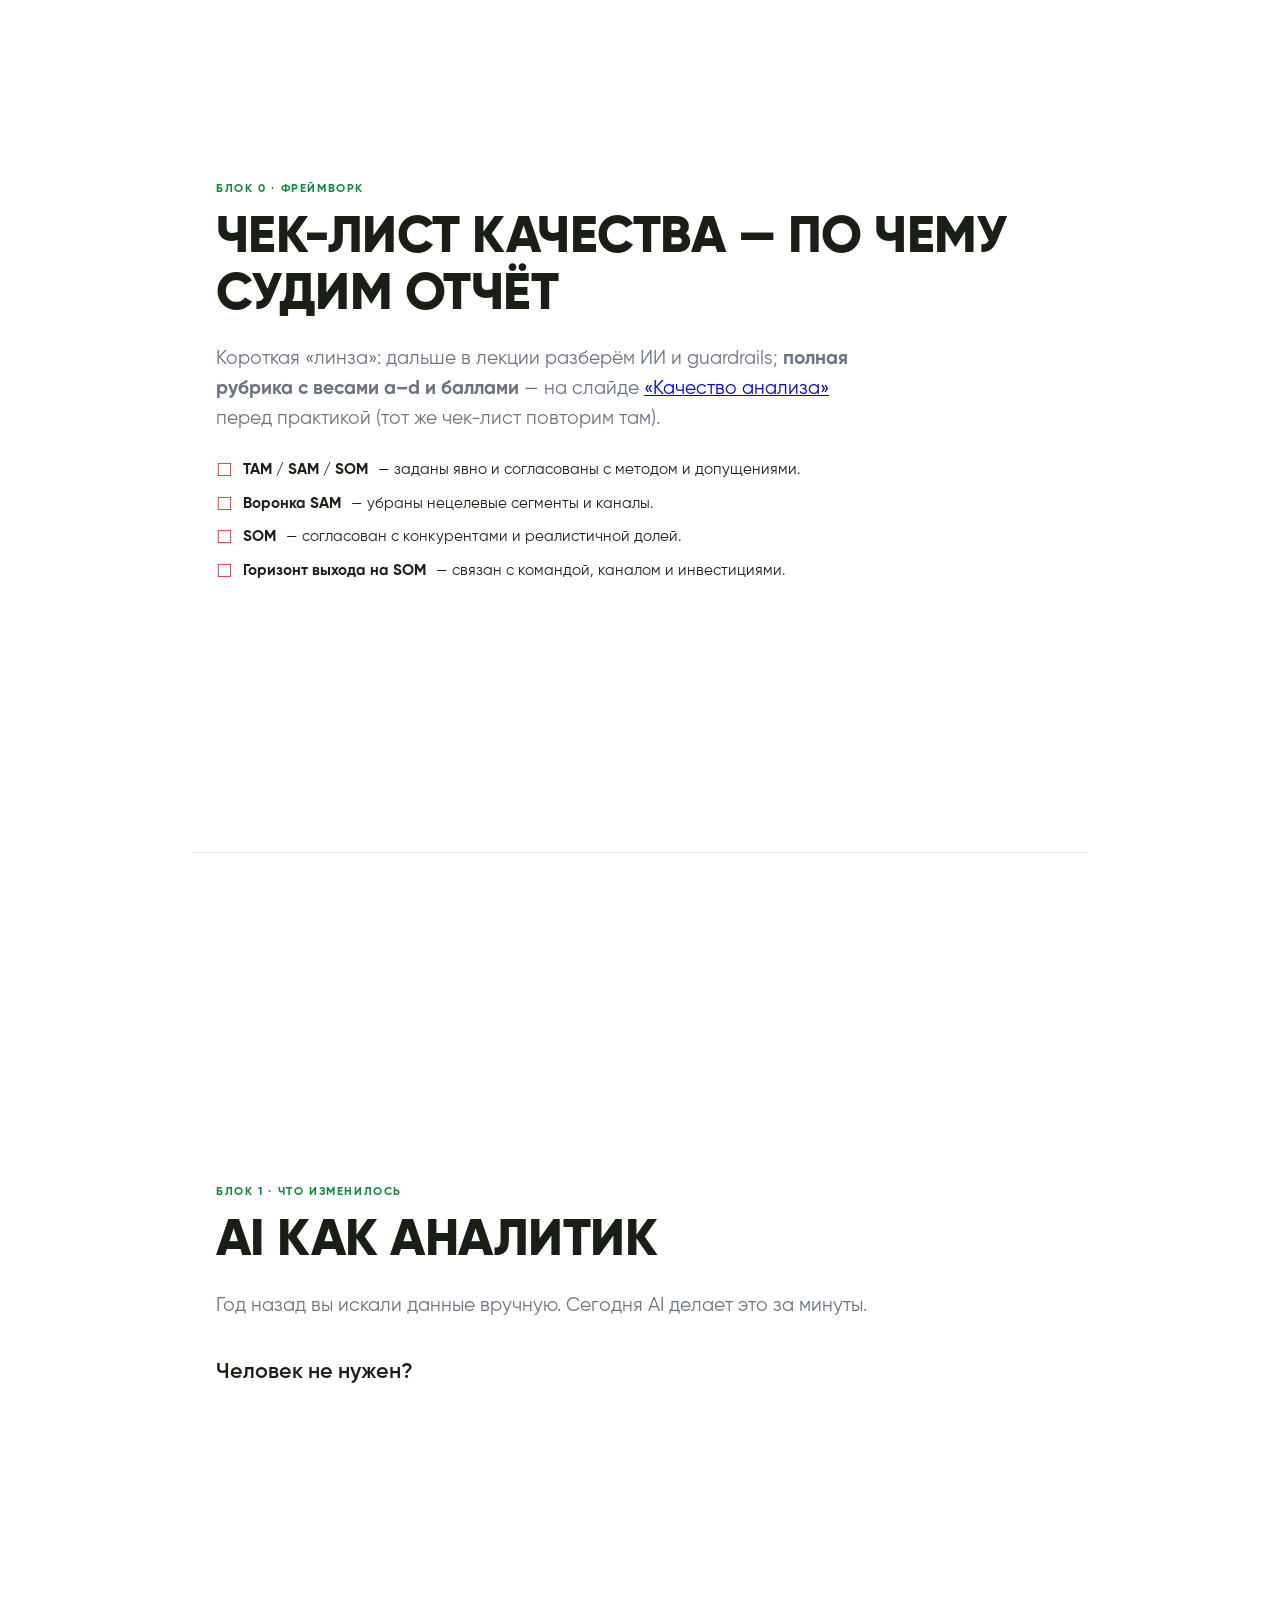
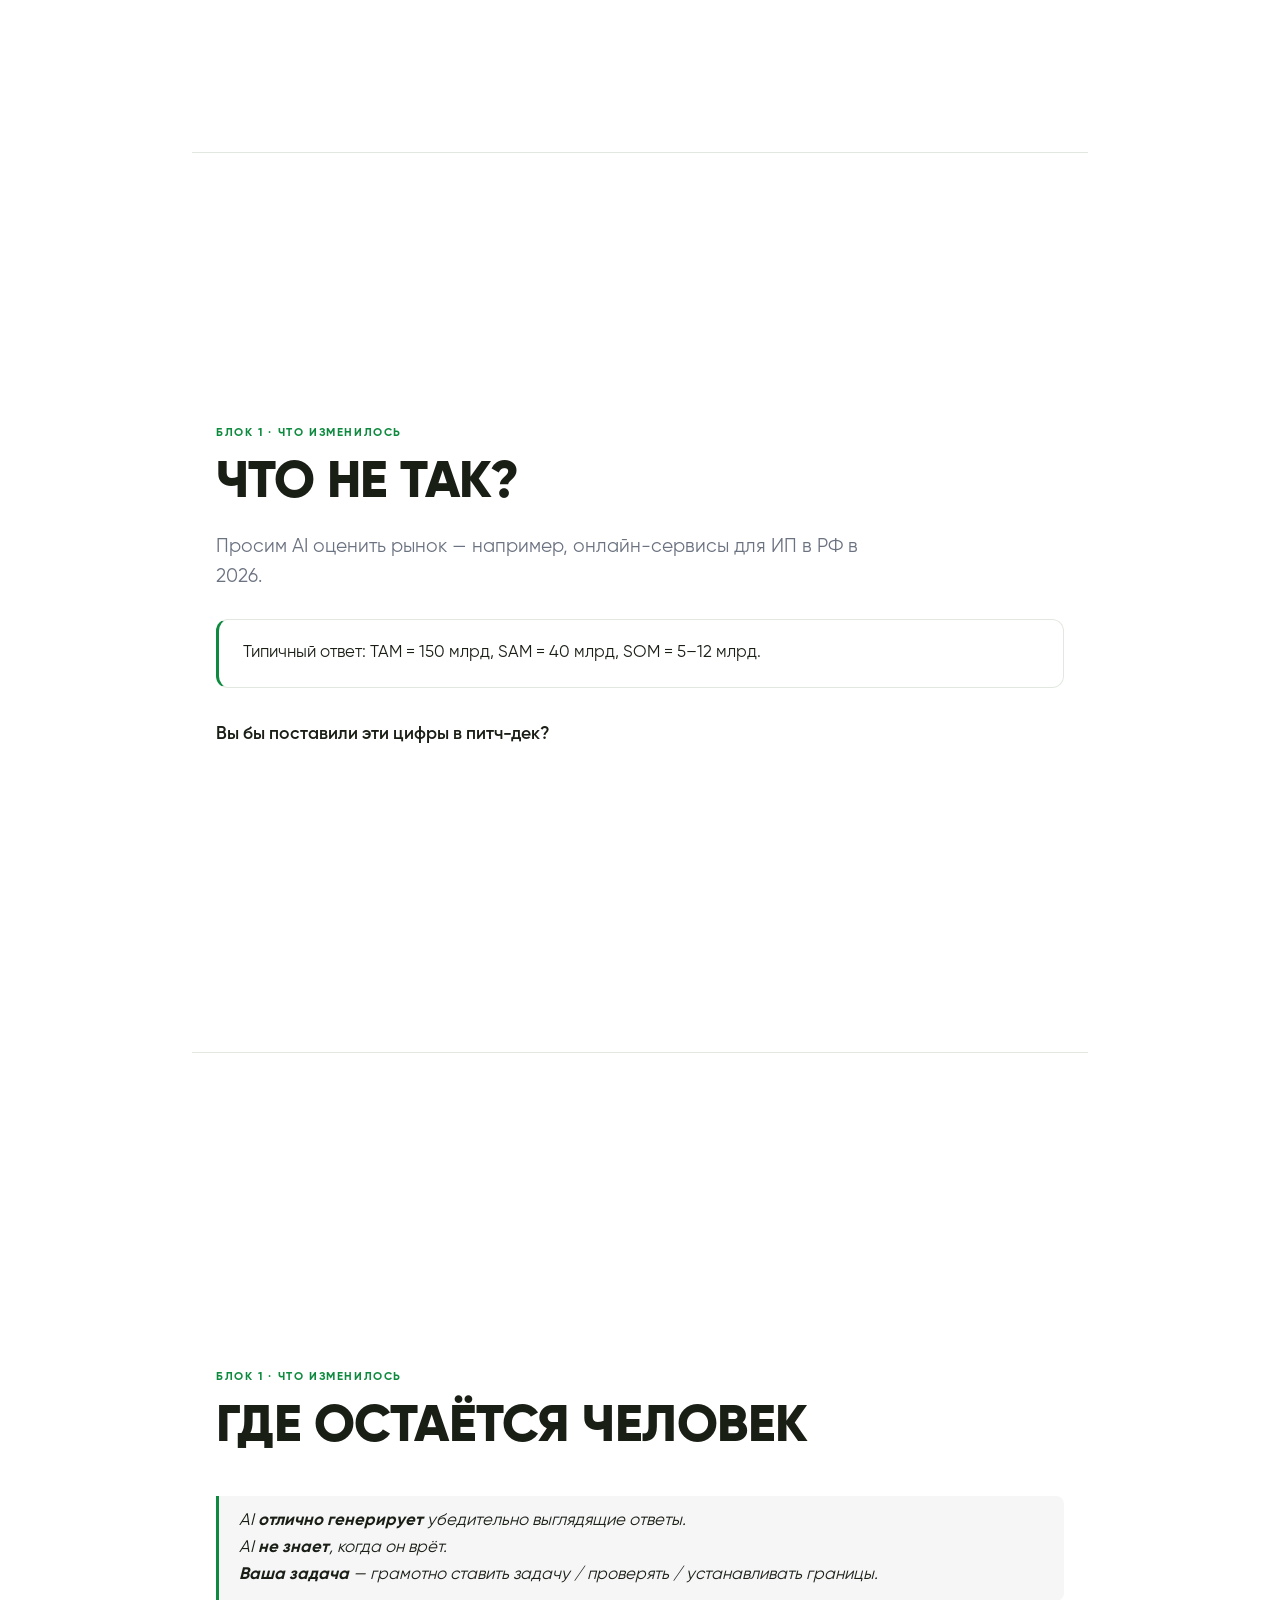
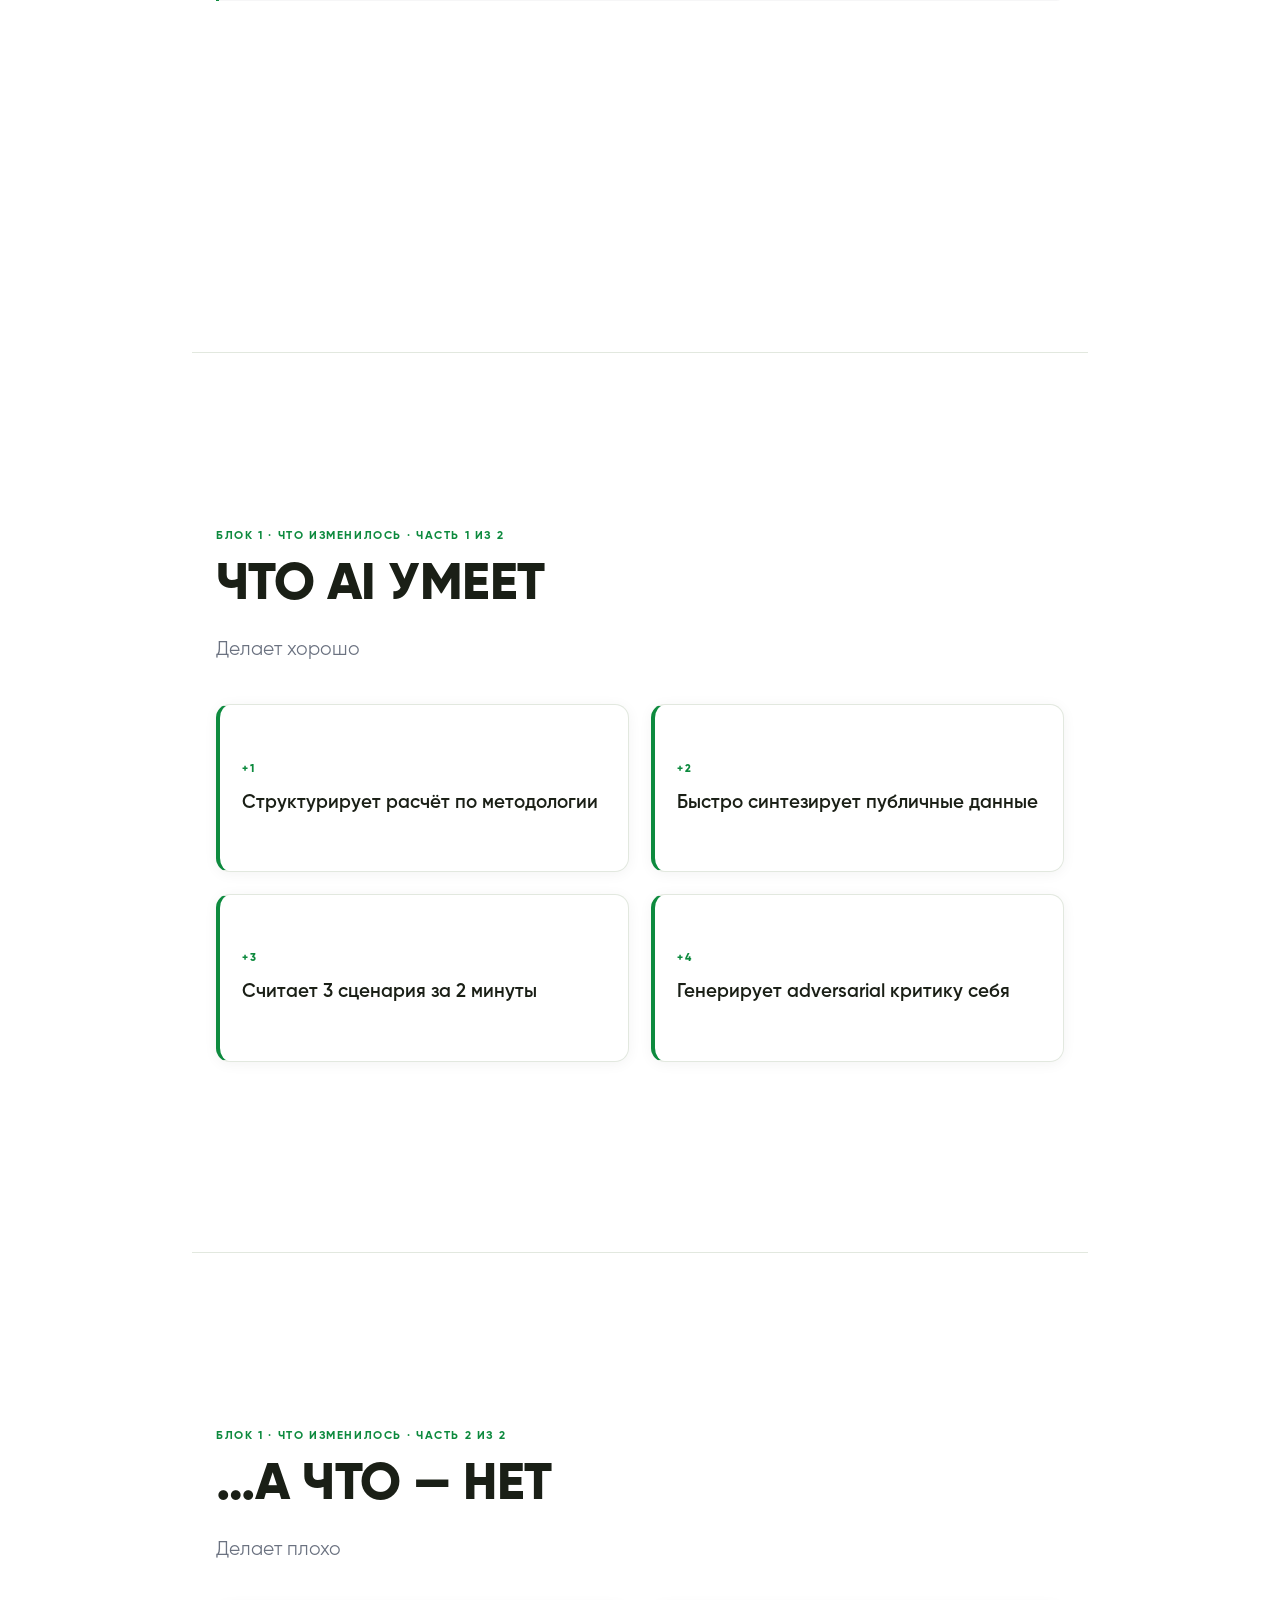
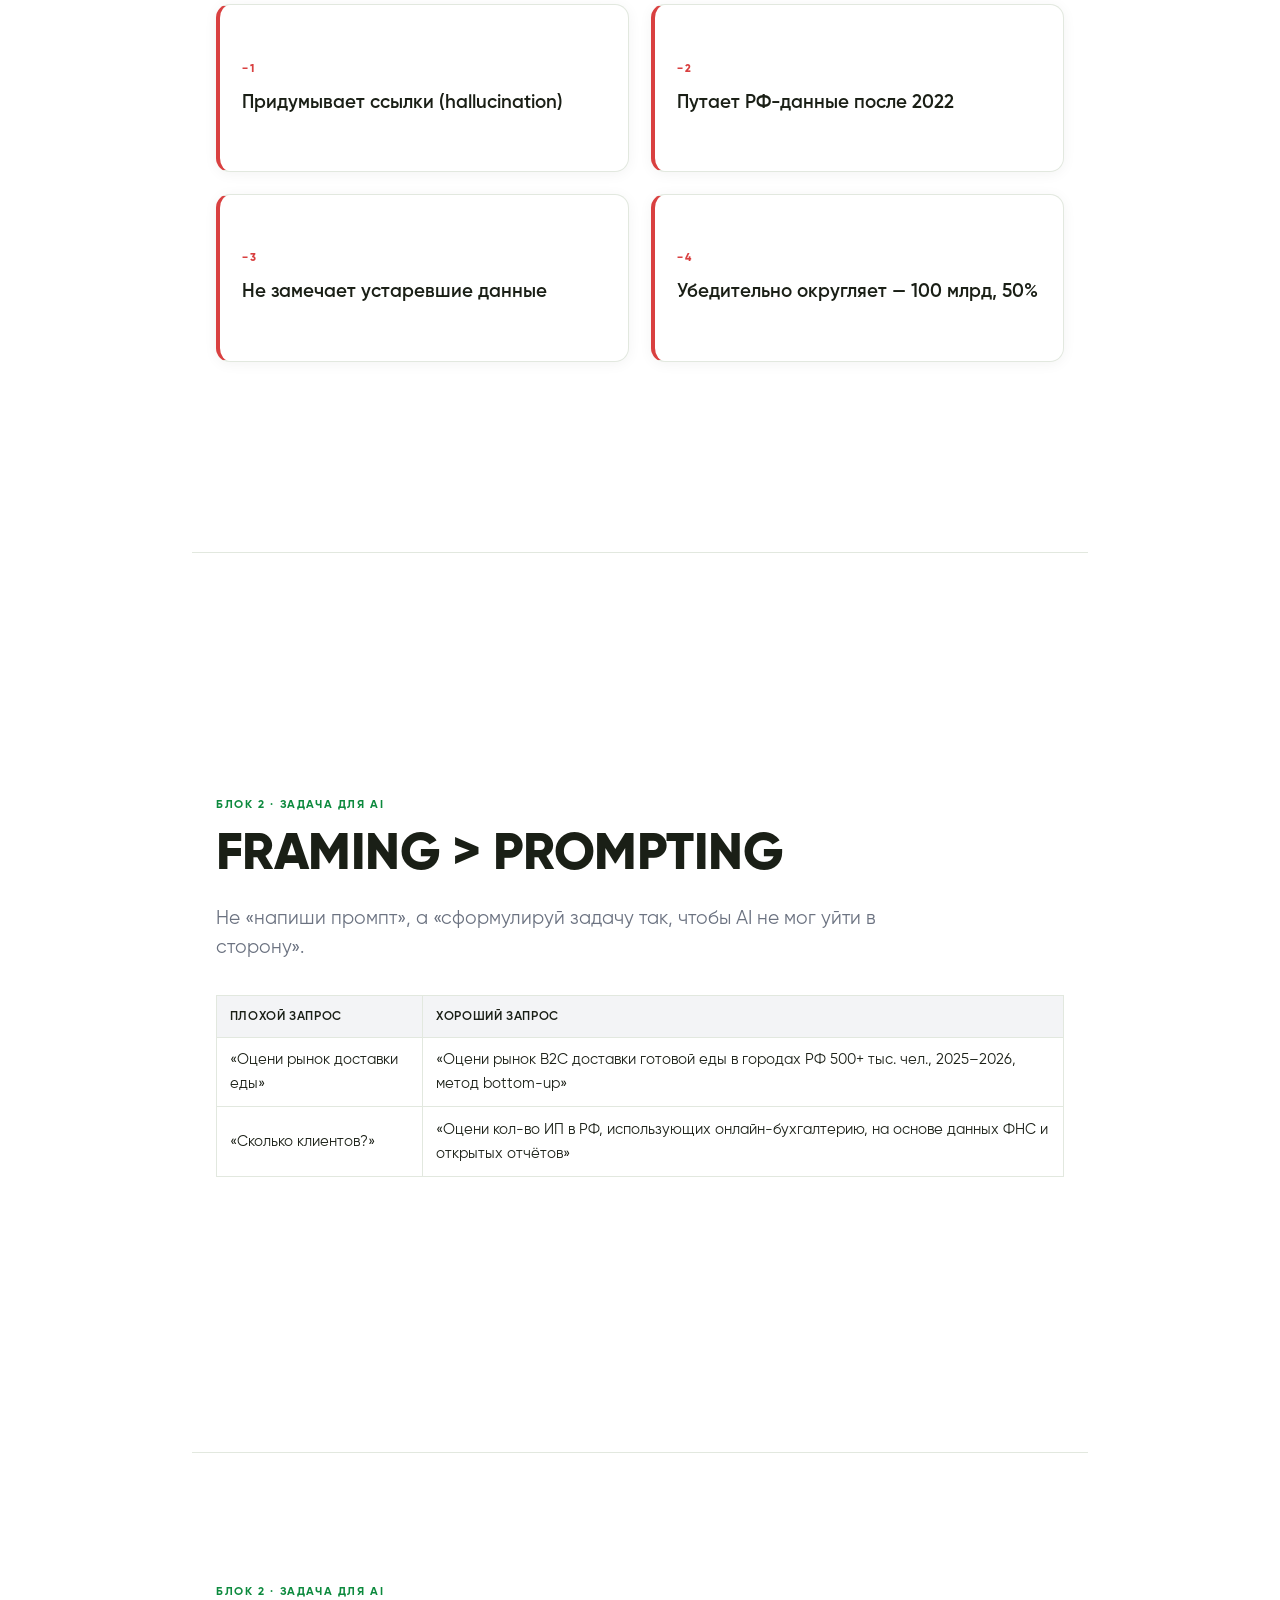
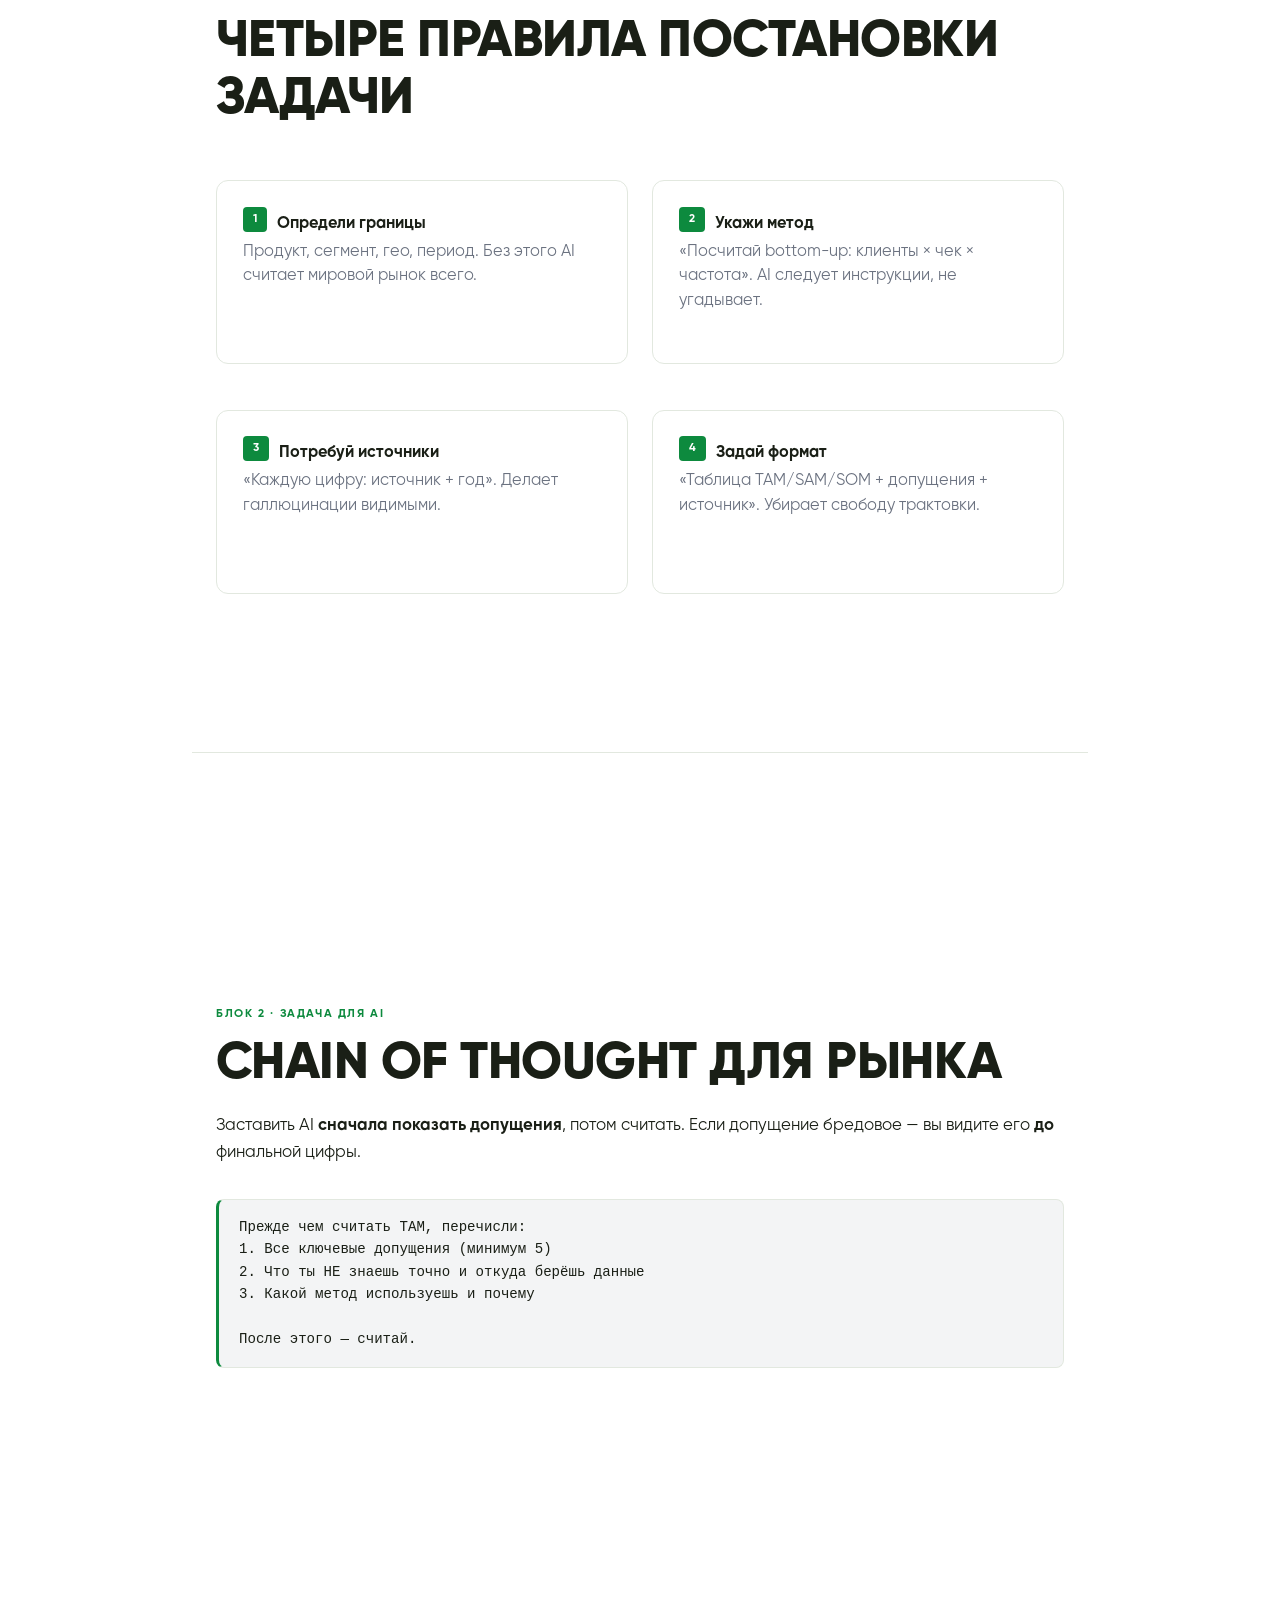
==== commit 48a014d5: "revert(assets): restore slide-11 matrix; one-line AI trend; remove custom SVG - Replace inline SVG /" ====
--- a/talks/sber-market-ai-2026/index.html
+++ b/talks/sber-market-ai-2026/index.html
@@ -293,18 +293,6 @@
       border: 1px solid var(--brand-border);
       display: block;
       box-shadow: 0 2px 12px rgba(0,0,0,0.06);
-    }
-
-    /* Inline SVG (same look as raster slides; no external fetch — works with any base URL) */
-    .inline-svg-asset svg {
-      width: 100%;
-      max-width: 56rem;
-      height: auto;
-      border-radius: 12px;
-      border: 1px solid var(--brand-border);
-      display: block;
-      box-shadow: 0 2px 12px rgba(0,0,0,0.06);
-      background: #f8fafc;
     }
 
     .slide-figure figcaption {
@@ -818,11 +806,6 @@
         width: auto !important;
         max-width: 100% !important;
         object-fit: contain;
-      }
-
-      .inline-svg-asset svg {
-        max-height: 2.4in !important;
-        width: 100% !important;
       }
 
       /* Speaker bio: keep photo from blowing the slide */
@@ -1070,46 +1053,10 @@
     <span class="eyebrow">Блок 0 · Фреймворк</span>
     <h1>Типы активов</h1>
     <p class="lead">Что именно вы оцениваете — и почему активы меняют всё.</p>
-    <div class="card card-accent">
-      <strong>Сдвиг в эпоху AI</strong>
-      <p style="margin:0.45rem 0 0;font-size:0.95rem;">Канал, доступ к сегменту и закреплённая дистрибуция <strong>растут в ценности</strong>. «Чистая» продуктовая технология без дистрибуции копируется быстрее — барьер падает. В промпте явно просите <strong>канал, данные, долю рынка</strong>, а не только описание фичи.</p>
-    </div>
+    <p style="margin:0 0 1rem;font-size:0.92rem;color:var(--brand-muted);">Тренд в эпоху AI: сильнее ценятся канал и доступ к сегменту; «чистая» технология без дистрибуции копируется быстрее.</p>
     <figure class="slide-figure">
-      <!-- Inline SVG: external .svg was corrupted once and breaks if HTML is opened with wrong base path -->
-      <div class="inline-svg-asset" role="img" aria-label="Сдвиг ценности: канал вверх, технология вниз по барьеру копирования">
-        <svg xmlns="http://www.w3.org/2000/svg" viewBox="0 0 960 420" width="960" height="420">
-          <defs>
-            <linearGradient id="avs-up" x1="0" y1="1" x2="0" y2="0">
-              <stop offset="0%" stop-color="#0ea5e9"/><stop offset="100%" stop-color="#0369a1"/>
-            </linearGradient>
-            <linearGradient id="avs-down" x1="0" y1="0" x2="0" y2="1">
-              <stop offset="0%" stop-color="#64748b"/><stop offset="100%" stop-color="#94a3b8"/>
-            </linearGradient>
-            <filter id="avs-shadow" x="-20%" y="-20%" width="140%" height="140%">
-              <feDropShadow dx="0" dy="2" stdDeviation="3" flood-opacity="0.12"/>
-            </filter>
-          </defs>
-          <rect width="960" height="420" fill="#f8fafc"/>
-          <g filter="url(#avs-shadow)">
-            <rect x="520" y="40" width="380" height="340" rx="16" fill="#fff" stroke="#0ea5e9" stroke-width="2"/>
-            <text x="710" y="88" text-anchor="middle" font-family="system-ui,Segoe UI,sans-serif" font-size="22" font-weight="700" fill="#0369a1">Канал · дистрибуция · доступ</text>
-            <text x="710" y="118" text-anchor="middle" font-family="system-ui,Segoe UI,sans-serif" font-size="15" fill="#475569">Закреплённые продажи, сегмент, данные</text>
-            <path d="M 710 280 L 710 140" stroke="url(#avs-up)" stroke-width="14" stroke-linecap="round"/>
-            <polygon points="710,125 695,155 725,155" fill="#0369a1"/>
-            <text x="710" y="330" text-anchor="middle" font-family="system-ui,Segoe UI,sans-serif" font-size="18" font-weight="600" fill="#0369a1">↑ ценность для стратегии</text>
-          </g>
-          <g filter="url(#avs-shadow)">
-            <rect x="60" y="40" width="380" height="340" rx="16" fill="#fff" stroke="#94a3b8" stroke-width="2"/>
-            <text x="250" y="88" text-anchor="middle" font-family="system-ui,Segoe UI,sans-serif" font-size="22" font-weight="700" fill="#475569">Продукт · «чистая» технология</text>
-            <text x="250" y="118" text-anchor="middle" font-family="system-ui,Segoe UI,sans-serif" font-size="15" fill="#64748b">Копируется быстрее при доступе к LLM / open weights</text>
-            <path d="M 250 140 L 250 280" stroke="url(#avs-down)" stroke-width="14" stroke-linecap="round"/>
-            <polygon points="250,295 235,265 265,265" fill="#64748b"/>
-            <text x="250" y="330" text-anchor="middle" font-family="system-ui,Segoe UI,sans-serif" font-size="18" font-weight="600" fill="#64748b">↓ барьер копирования</text>
-          </g>
-          <text x="480" y="400" text-anchor="middle" font-family="system-ui,Segoe UI,sans-serif" font-size="14" fill="#64748b">В промпте явно просите канал, данные и долю рынка — не только описание фичи</text>
-        </svg>
-      </div>
-      <figcaption>Обновлённая схема (раньше: матрица slide-11). Копия также в <code>lecture_assets/assets-value-shift.svg</code>.</figcaption>
+      <img src="lecture_assets/slide-11.png" alt="Типы активов — ось сложность × стоимость" width="1920" height="1080" loading="lazy" decoding="async" />
+      <figcaption>Матрица активов (стр. 11)</figcaption>
     </figure>
   </section>
 
